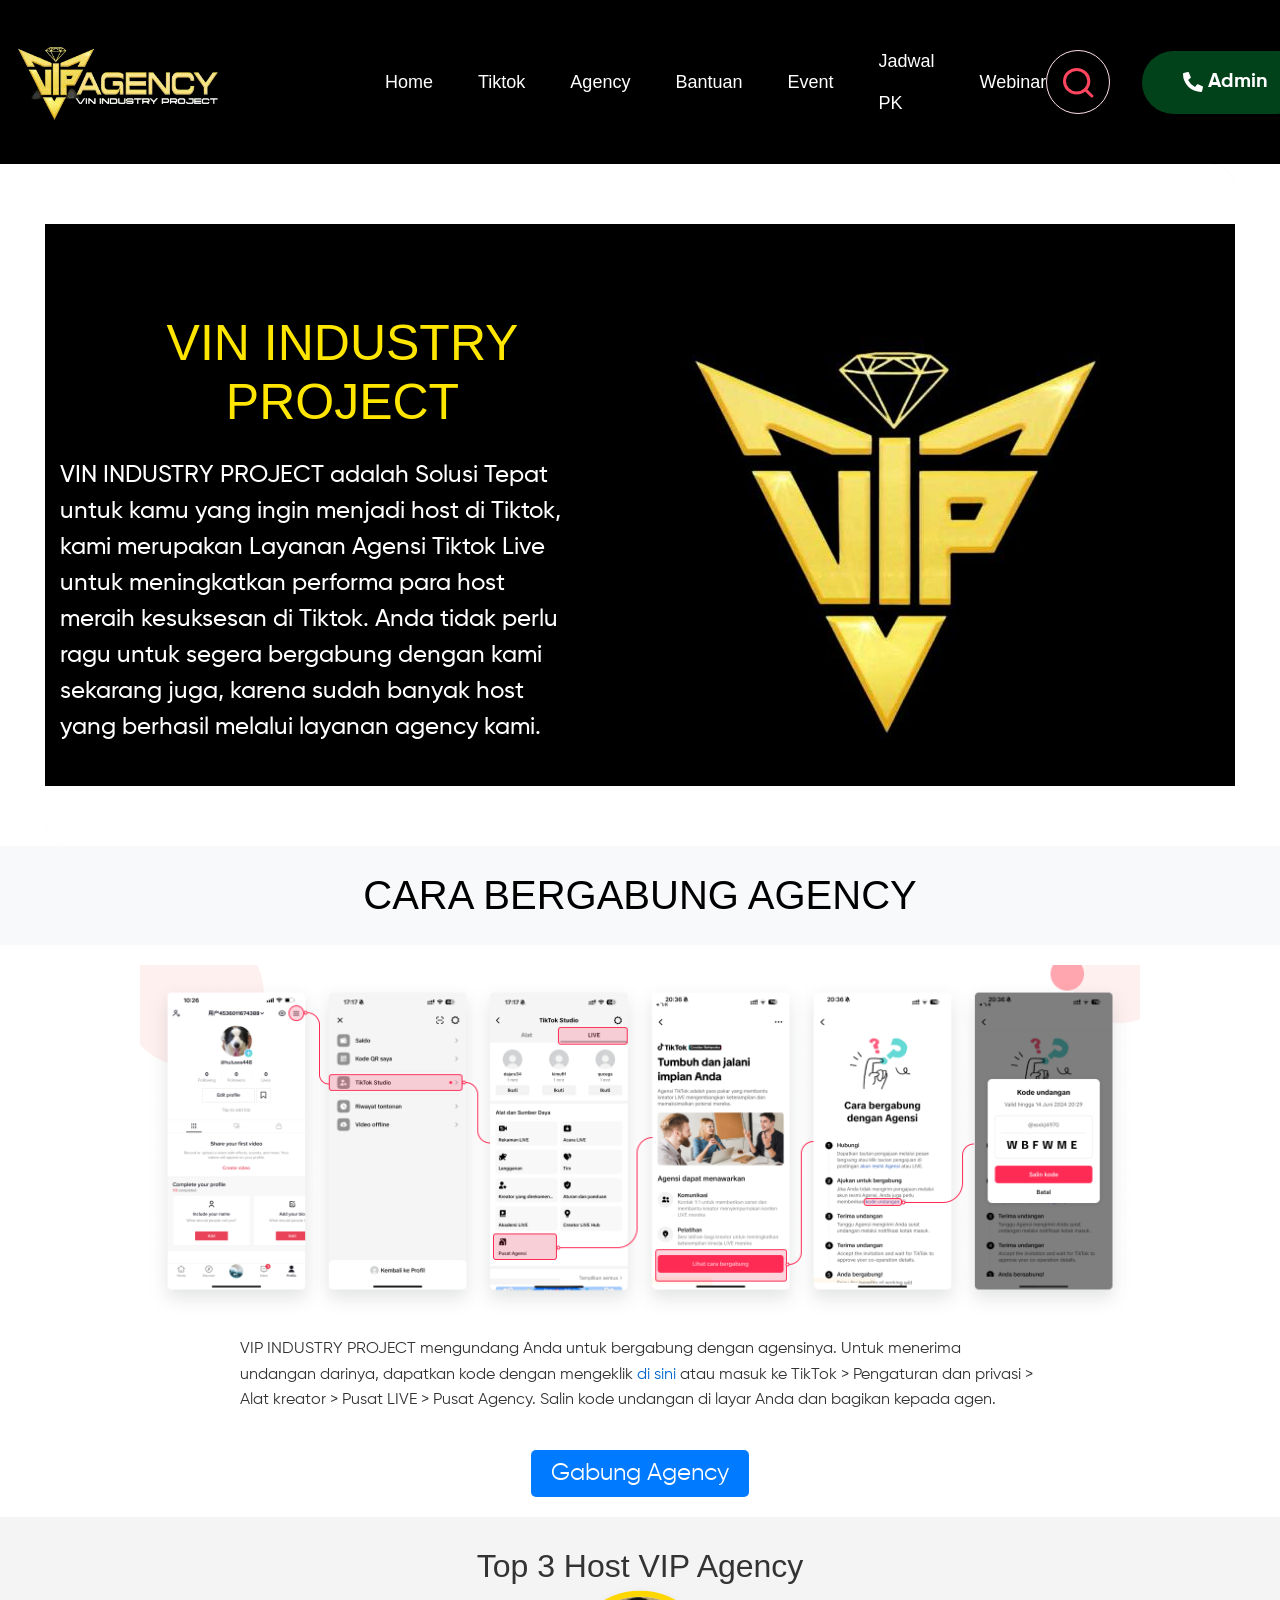
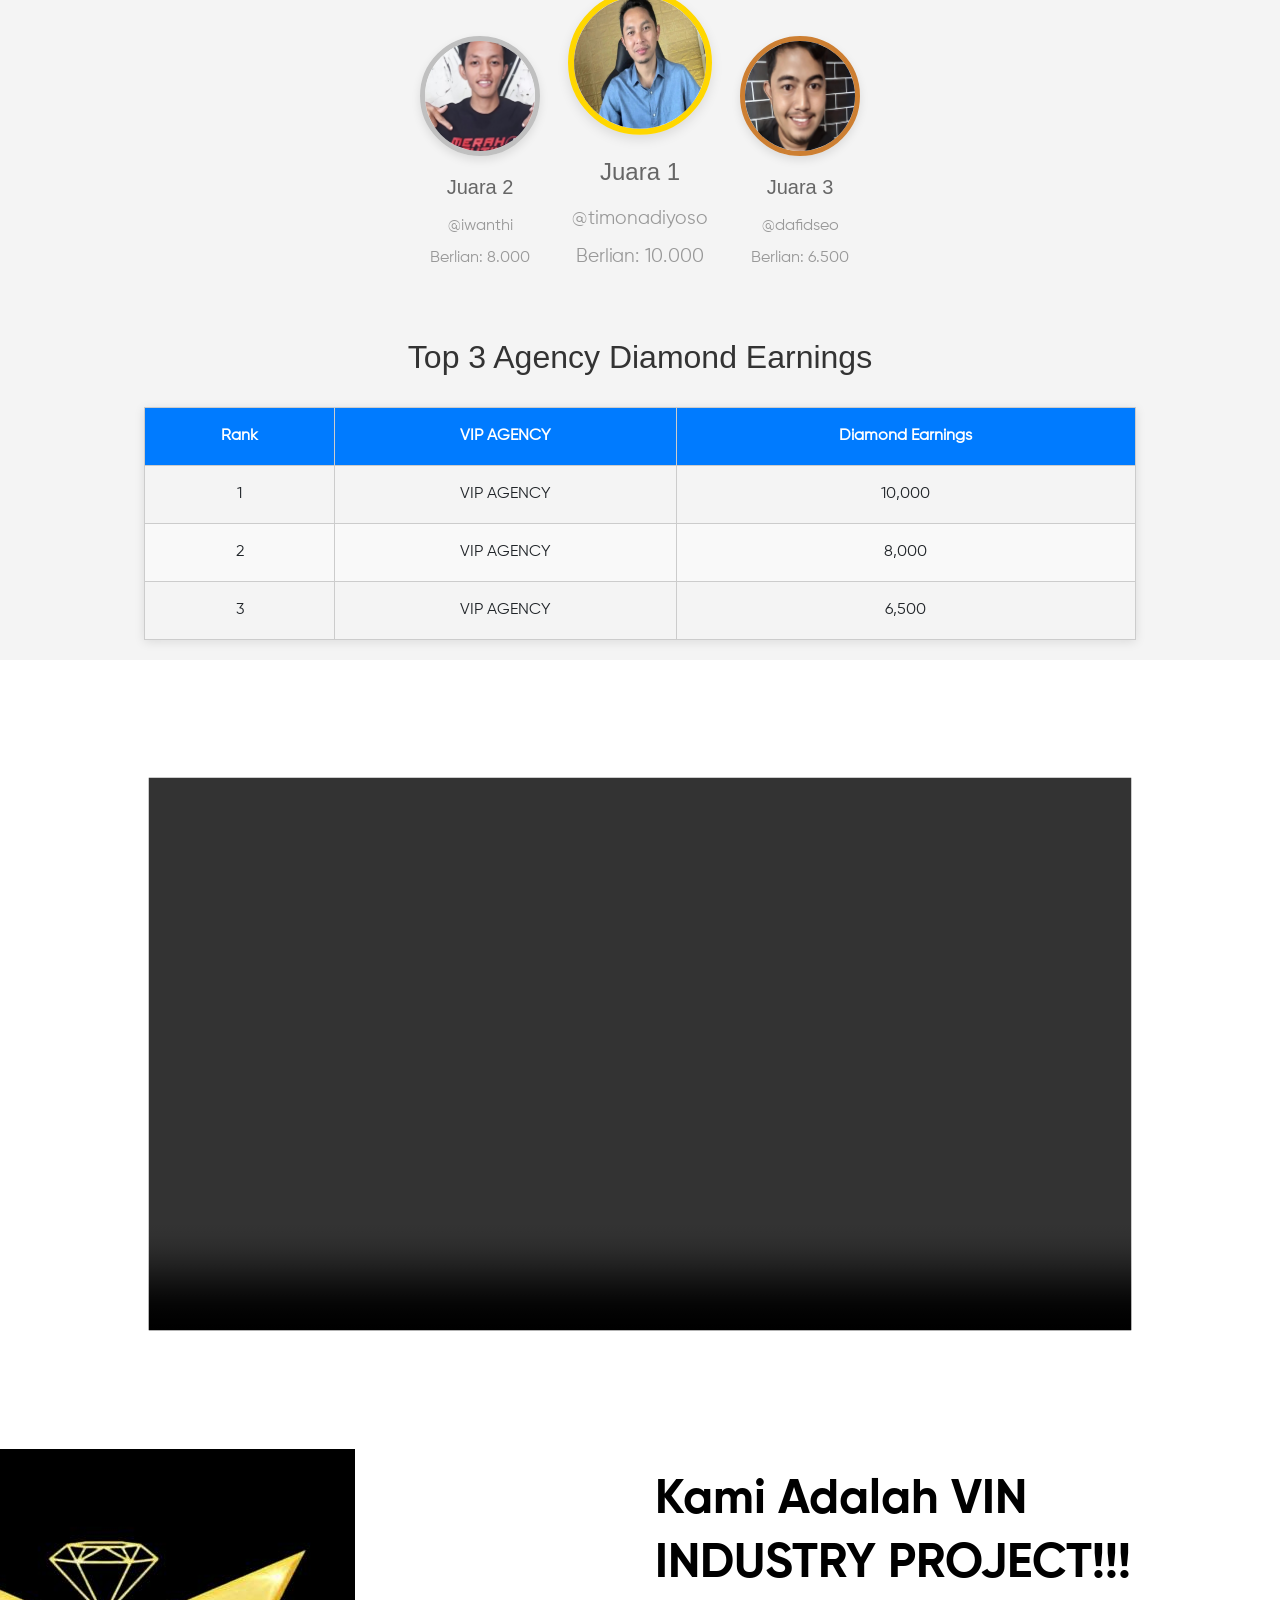
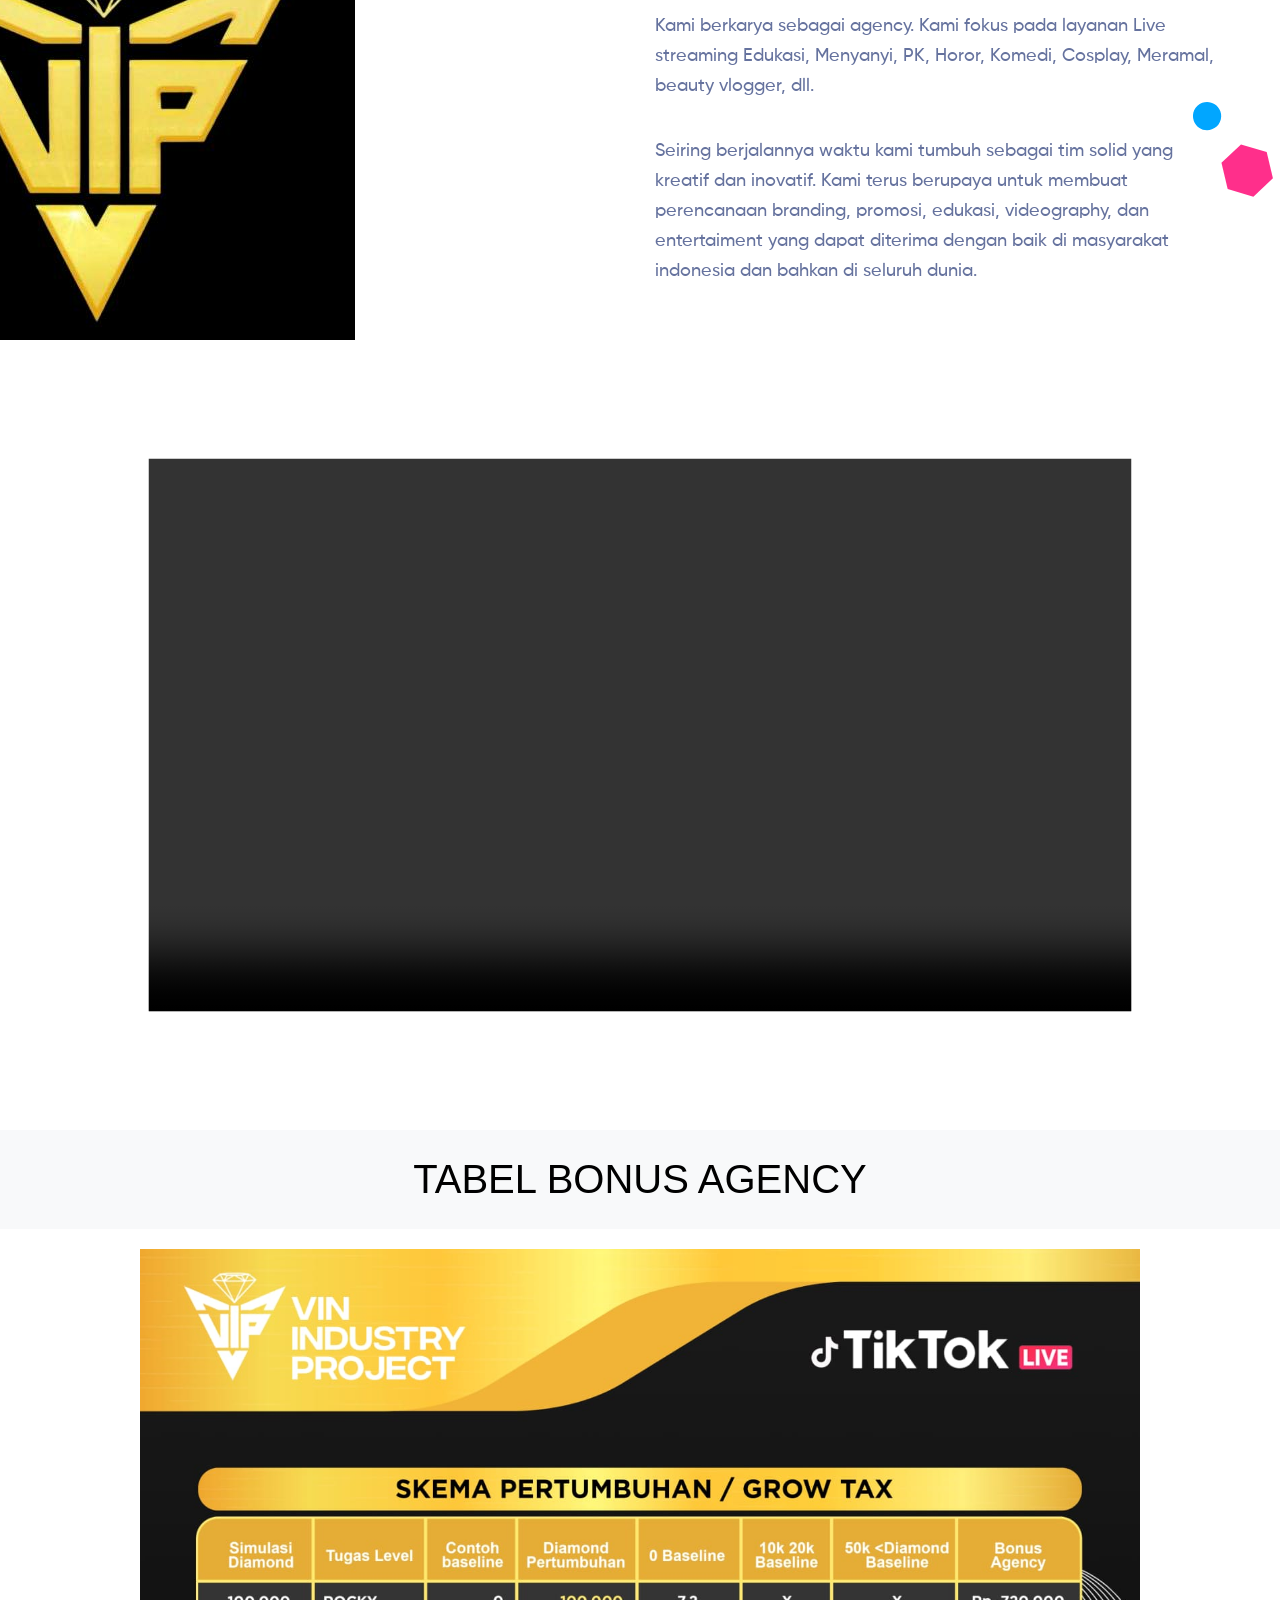
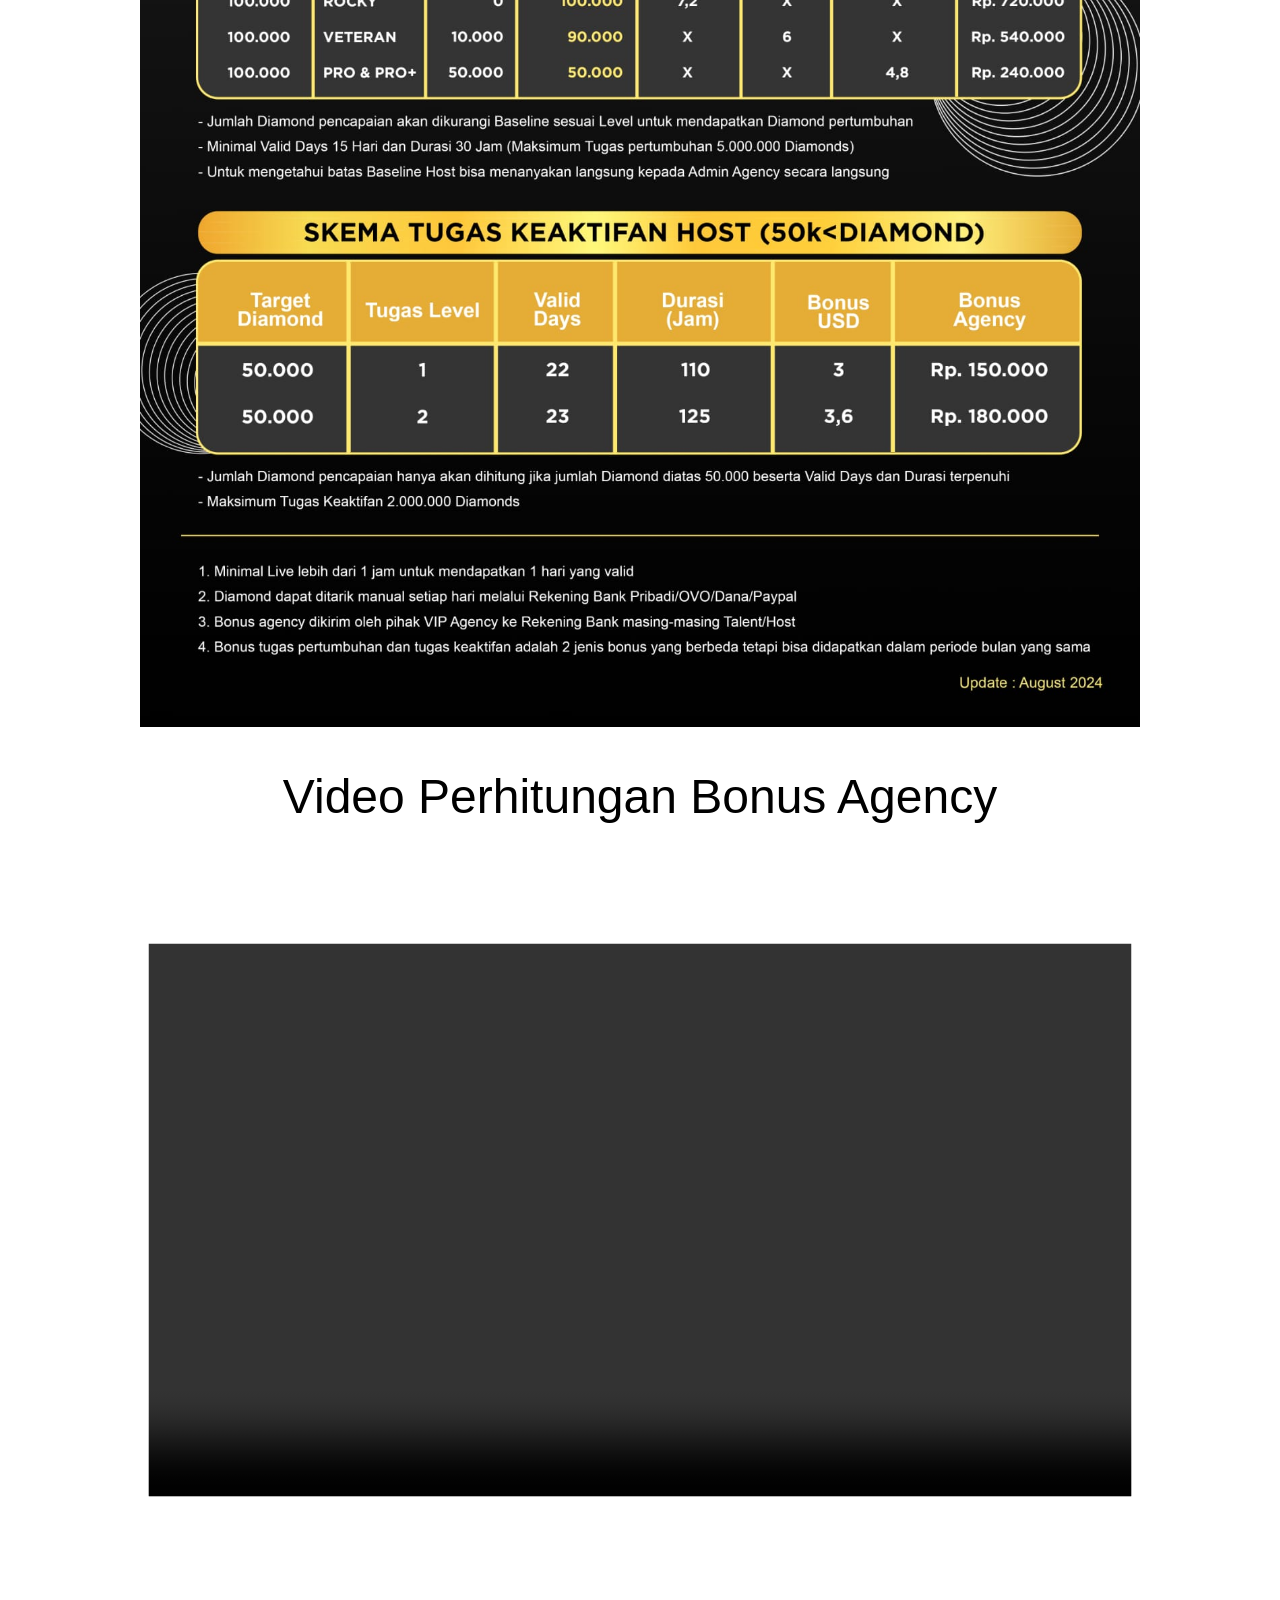
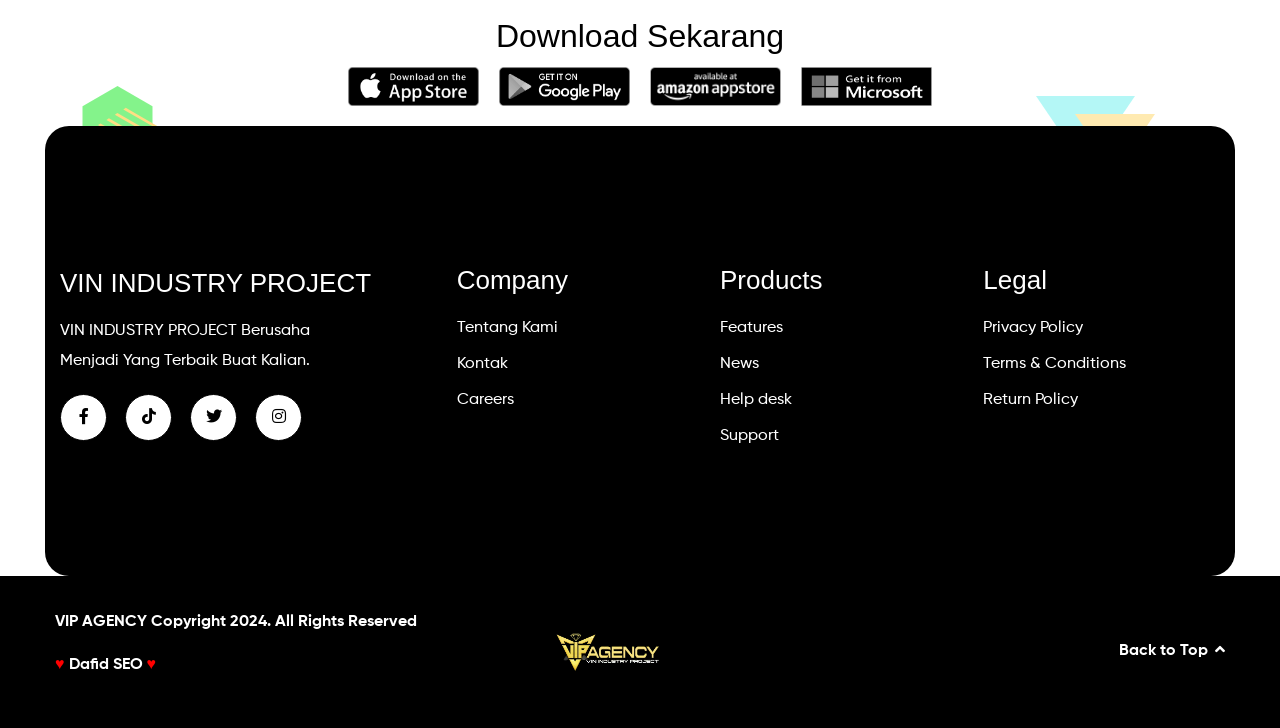
==== index.html @ 3217ec8d "Add files via upload" ====
<!DOCTYPE html>
<html lang="zxx">
    <head>
        <meta charset="utf-8" />
        <meta http-equiv="x-ua-compatible" content="ie=edge" />
        <title>VIN INDUSTRY PROJECT</title>
        <meta name="description" content="" />
        <meta name="viewport" content="width=device-width, initial-scale=1" />
        <!-- Place favicon.ico in the root directory -->
        <link rel="shortcut icon" type="image/x-icon" href="assets/img/favicon/VIP AGENCY.png" />
        <!-- CSS here -->
        <link rel="stylesheet" href="assets/css/bootstrap.min.css" />
        <link rel="stylesheet" href="assets/css/fontawesome-all.min.css" />
        <link rel="stylesheet" href="assets/css/slick.css" />
        <link rel="stylesheet" href="assets/css/magnific-popup.css" />
        <link rel="stylesheet" href="assets/css/default.css" />
        <link rel="stylesheet" href="assets/css/aos.css" />
        <link rel="stylesheet" href="assets/css/style.css" />
        <!-- Tag Open Graph untuk Judul -->
    <meta property="og:title" content="VIN INDUSTRY PROJECT">

    <!-- Tag Open Graph untuk Deskripsi -->
    <meta property="og:description" content="VIN INDUSTRY PROJECT">

    <!-- Tag Open Graph untuk URL Situs -->
    <meta property="og:url" content="https://vipagency.netlify.app//">

    <!-- Tag Open Graph untuk Gambar -->
    <meta property="og:image" content="https://vipagency.netlify.app/">

    <!-- Tag Open Graph untuk Tipe Konten -->
    <meta property="og:type" content="website">
    </head>
    <body>
        <!--[if lte IE 9]>
            <p class="browserupgrade">You are using an <strong>outdated</strong> browser. Please <a href="https://browsehappy.com/">upgrade your browser</a> to improve your experience and security.</p>
        <![endif]-->
        <!-- Add your site or application content here -->

        <!--  HEADER AREA -->
        <header id="header" class="header-area">
            <div class="container custom-container">
                <nav class="menu-area d-flex align-items-center">
                    <div class="logo">
                        <a href="index.html"><img src="assets/img/logo/logo vip.png" alt="logo" /></a>
                    </div>
                    <ul class="main-menu d-flex align-items-center">
                        <li>
                            <a class="active" href="javascript:void(0)">Home</a>
                        </li>
                        <li>
                            <a href="javascript:void(0)">Tiktok</a>
                            <ul class="sub-menu">
                                <li><a href="tiktokshop.html">Tiktok Shop</a></li>
                                <li><a href="tiktokaffiliate.html">Tiktok Affiliasi</a></li>
                                <li><a href="tiktokseries.html">Tiktok Series</a></li>
                                <li><a href="tiktokbeta.html">Tiktok Beta</a></li>
                            </ul>
                        </li>
                        <li>
                            <a href="javascript:void(0)">Agency</a>
                            <ul class="sub-menu">
                                <li><a href="tim.html">Pusat Agency</a></li>
                                    <li><a href="comingsoon.html">VIP AGENCY</a></li>
                                    
                            </ul>
                        </li>
                        <li>
                            <a href="javascript:void(0)">Bantuan</a>
                            <ul class="sub-menu">
                                <li><a href="comingsoon.html">Pengaturan akun</a></li>
                                    <li><a href="comingsoon.html">Keamanan</a></li>
                                    <li><a href="comingsoon.html">Pecahkan masalah</a></li>
                                    <li><a href="comingsoon.html">TikTok LIVE</a></li>
                                    <li><a href="comingsoon.html">Monetisasi</a></li>
                            </ul>
                        </li>
                        <li><a href="event.html">Event</a></li>
                        <li>
                            <a href="javascript:void(0)">Jadwal PK</a>
                            <ul class="sub-menu">
                                <li><a href="comingsoon.html">PK Mawar</a></li>
                                <li>
                                    <a href="comingsoon.html">PK Agency</a>
                                </li>
                                <li>
                                    <a href="comingsoon.html">PK Inter</a>
                                </li>
                            </ul>
                        </li>

                                <li><a href="webinar.html">Webinar</a></li>
                           
                    </ul>
                    <div class="right-content ml-auto">
                        <div class="search-bar">
                            <img src="assets/img/logo/search.svg" alt="search logo" />
                        </div>
                        <div class="contact-number">
                            <a class="primary__button primary__button-bgBlack" href="tel:+62895638066066">
                                <img src="assets/img/logo/phone-alt.svg" alt="phone alt" />
                                Admin
                            </a>
                        </div>
                    </div>
                    <div class="hamburger-menu"><span></span><span></span><span></span></div>
                </nav>
                <aside>
                    <div class="sidebar-menu">
                        <div class="close-sidebar"><span></span><span></span></div>
                        <div class="logo">
                            <a href="index.html">
                                <img src="assets/img/logo/MSO.png" alt="logo" />
                            </a>
                        </div>
                        <form class="asidesearch-bar">
                            <input type="text" name="search" />
                            <img src="assets/img/logo/search.svg" alt="search logo" />
                        </form>
                        <ul class="main-menu">
                            <li>
                                <a class="active" href="index.html">Home</a>
                            </li>
                            <li>
                                <a href="javascript:void(0)">Tiktok</a>
                                <ul class="sub-menu">
                                    <li><a href="tiktokshop.html">Tiktok Shop</a></li>
                                    <li><a href="tiktokaffiliate.html">Tiktok Affiliate</a></li>
                                    <li><a href="tiktokseries.html">Tiktok Series</a></li>
                                    <li><a href="tiktokbeta.html">Tiktok Beta</a></li>
                                </ul>
                            </li>
                            <li>
                                <a href="javascript:void(0)">Agency</a>
                                <ul class="sub-menu">
                                    <li><a href="tim.html">Pusat Agency</a></li>
                                    
                                </ul>
                            </li>
                            <li><a href="event.html">Event</a></li>
                            <li>
                                <a href="javascript:void(0)">Jadwal PK</a>
                                <ul class="sub-menu">
                                    <li><a href="comingsoon.html">PK Mawar</a></li>
                                    <li>
                                        <a href="comingsoon.html">PK Agency</a>
                                    </li>
                                    <li>
                                        <a href="comingsoon.html">PK Inter</a>
                                    </li>
                                </ul>
                            </li>
                            <li><a href="webinar.html">Webinar</a></li>
                            <li>
                                <a href="javascript:void(0)">Bantuan</a>
                                <ul class="sub-menu">
                                    <li><a href="comingsoon.html">Pengaturan akun dan privasi</a></li>
                                    <li><a href="comingsoon.html">Keamanan</a></li>
                                    <li><a href="comingsoon.html">MMasuk dan memecahkan masalah</a></li>
                                    <li><a href="comingsoon.html">TikTok LIVE, Hadiah, dan dompet</a></li>
                                    <li><a href="comingsoon.html">Monetisasi di TikTok</a></li>
                                </ul>
                            </li>
                          
                        </ul>
                     
                    </div>
                    <div class="overlay"></div>
                </aside>
            </div>
            <div class="search-box">
                <div class="search-form">
                    <form action="#">
                        <input type="text" placeholder="Enter Your Kayword" />
                        <button type="submit">
                            <img src="assets/img/logo/search.svg" alt="search logo" />
                        </button>
                    </form>
                </div>
                <a class="search-close" href="javascript:void(0)"><i class="fas fa-times"></i></a>
            </div>
        </header>


        <main>
            <!--  BANNER AREA -->
            <section class="bannerArea">
                <div class="container custom-container">
                    <div class="row d-flex align-items-center">
                        <div class="col-xl-6 order-2 order-xl-0">
                            <div class="bannerArea__wrapper" data-aos="fade-up">
                                <h1 class="bannerArea__title">
                                    VIN INDUSTRY PROJECT
                                </h1>
                                <p class="bannerArea__brief">
                                    VIN INDUSTRY PROJECT adalah Solusi Tepat untuk kamu yang ingin menjadi host di Tiktok, kami merupakan Layanan Agensi Tiktok Live untuk meningkatkan performa para host meraih kesuksesan di Tiktok.
                                    Anda tidak perlu ragu untuk segera bergabung dengan kami sekarang juga, karena sudah banyak host yang berhasil melalui layanan agency kami.

                                </p>
                                
                            </div>
                        </div>
                        <div class="col-xl-6 order-1 order-xl-0">
                            <div class="bannerArea__image" data-aos="fade-left" data-aos-delay="500">
                                <img src="assets/img/about/VIP AGENCY.png" alt="banner-image" />
                            </div>
                        </div>
                    </div>
                    <div class="mask-group">
                        <img class="mask1" src="assets/img/mask/layerShape-01.png" alt="mask" />
                        <img class="mask2" src="assets/img/mask/layerShape-02.png" alt="mask" />
                        <img class="mask3" src="assets/img/mask/downShape.png" alt="mask" />
                        <img class="mask4" src="assets/img/mask/layers-dot.png" alt="mask" />
                    </div>
                </div>
            </section>
           

            <section class="banner-area">
                <h1 class="banner-title">CARA BERGABUNG AGENCY</h1>
            </section>
            
            <section class="info-section">
                <div class="image-container">
                    <img class="image" src="assets/img/about/cara bergabung agency.png" alt="Banner Image">
                </div>
                <div class="info">
                    <p>
                        VIP INDUSTRY PROJECT mengundang Anda untuk bergabung dengan agensinya. 
                        Untuk menerima undangan darinya, dapatkan kode dengan mengeklik 
                        <a href="https://www.tiktok.com/t/ZMhk4HkFs/" target="_blank">di sini</a> 
                        atau masuk ke TikTok > Pengaturan dan privasi > Alat kreator > Pusat LIVE > Pusat Agency. 
                        Salin kode undangan di layar Anda dan bagikan kepada agen.
                    </p>
                </div>
            </section>
            
            <section class="cta-section">
                <a href="https://www.tiktok.com/t/ZMhhYfPCA/" target="_blank" rel="noopener noreferrer" class="custom-button">Gabung Agency</a>
            </section>
            
            
            
              
             
              <section class="top-winners">
                <h2>Top 3 Host VIP Agency</h2>
                <div class="winner-container">
                    <!-- Second Place -->
                    <div class="winner second-place">
                        <div class="trophy"></div> <!-- Piala untuk Juara 2 -->
                        <div class="profile-circle second-border">
                            <img src="assets/img/team/iwan.jpg" alt="Second Place">
                        </div>
                        <h3>Juara 2</h3>
                        <p class="username">@iwanthi</p> <!-- Username untuk Juara 2 -->
                        <p>Berlian: 8.000</p>
                    </div>
            
                    <!-- First Place (Center) -->
                    <div class="winner first-place">
                        <div class="trophy"></div> <!-- Piala untuk Juara 1 -->
                        <div class="profile-circle first-border">
                            <img src="assets/img/team/timonadi.jpg" alt="First Place">
                        </div>
                        <h3>Juara 1</h3>
                        <p class="username">@timonadiyoso</p> <!-- Username untuk Juara 1 -->
                        <p>Berlian: 10.000</p>
                    </div>
            
                    <!-- Third Place -->
                    <div class="winner third-place">
                        <div class="trophy"></div> <!-- Piala untuk Juara 3 -->
                        <div class="profile-circle third-border">
                            <img src="assets/img/team/Dafid SEO.jpg" alt="Third Place">
                        </div>
                        <h3>Juara 3</h3>
                        <p class="username">@dafidseo</p> <!-- Username untuk Juara 3 -->
                        <p>Berlian: 6.500</p>
                    </div>
                </div>
            </section>


            <section class="top-agencies">
                <h2>Top 3 Agency Diamond Earnings</h2>
                <table>
                    <thead>
                        <tr>
                            <th>Rank</th>
                            <th>VIP AGENCY</th>
                            <th>Diamond Earnings</th>
                        </tr>
                    </thead>
                    <tbody>
                        <tr>
                            <td>1</td>
                            <td>VIP AGENCY</td>
                            <td>10,000</td>
                        </tr>
                        <tr>
                            <td>2</td>
                            <td>VIP AGENCY</td>
                            <td>8,000</td>
                        </tr>
                        <tr>
                            <td>3</td>
                            <td>VIP AGENCY</td>
                            <td>6,500</td>
                        </tr>
                    </tbody>
                </table>
            </section>
            
            


            <section class="bannerArea">
                <div class="video-container">
                    <video class="video" controls preload="metadata">
                        <source src="assets/video/download.mp4">
                        <!-- Tambahkan sumber video lainnya sesuai kebutuhan -->
                         Maaf, browser Anda tidak mendukung tag video.
                    </video>
                </div>
            </section>
                    
            <!--  ABOUT-INFO AREA -->
            <section class="about-info">
                <div class="container">
                    <div class="row align-items-center">
                        <div class="col-lg-6 col-md-12">
                            <div class="about-info-image" data-aos="fade-right" data-aos-offset="400" data-aos-delay="500">
                                <img src="assets/img/about/VIP AGENCY.png" alt="Presenting A Project" class="img-fluid" />
                            </div>
                        </div>
                        <div class="col-lg-6 col-md-12">
                            <div class="about-info-text" data-aos="fade-up" data-aos-offset="400">
                                <h2>
                                    Kami Adalah VIN INDUSTRY PROJECT!!!
                                </h2>
                                <p>
                                    Kami berkarya sebagai agency. Kami fokus pada layanan Live streaming Edukasi, Menyanyi, PK, Horor, Komedi, Cosplay, Meramal, beauty vlogger, dll.
                                </p>
                                
                                <p>
                                    Seiring berjalannya waktu kami tumbuh sebagai tim solid yang kreatif dan inovatif. Kami terus berupaya untuk membuat perencanaan branding, promosi, edukasi, videography, dan entertaiment yang dapat diterima dengan baik di masyarakat indonesia dan bahkan di seluruh dunia.
                                </p>
                                
                            </div>
                        </div>
                    </div>
                    <div class="mask-group">
                        <img class="mask1" src="assets/img/mask/mask06.png" alt="mask" />
                    </div>
                </div>
            </section>
            
            <section class="bannerArea">
            <div class="video-container">
                <video class="video" controls preload="metadata">
                    <source src="assets/video/download (1).mp4">
                    <!-- Tambahkan sumber video lainnya sesuai kebutuhan -->
                    Maaf, browser Anda tidak mendukung tag video.
                </video>
            </div>
        </section>
         

        <section class="banner-area">
            <h1 class="banner-title">TABEL BONUS AGENCY</h1>
        </section>
        
        <section class="info-section">
            <div class="image-container">
                <img class="image" src="assets/img/about/tabel bonus.jpeg" alt="Banner Image">
            </div>
           
        </section>
            <section class="bonus-agency">
                <h2>Video Perhitungan Bonus Agency</h2>  
        </section>

        <section class="bannerArea">
        <div class="video-container">
            <video class="video" controls preload="metadata">
                <source src="#">
                <!-- Tambahkan sumber video lainnya sesuai kebutuhan -->
                Maaf, browser Anda tidak mendukung tag video.
            </video>
        </div>
    </section>

     

        </main>


         <!--  BRAND AREA -->
         <section class="brand-area">
            <div class="container">
                <div class="small-section text-center">
                    <h3>Download Sekarang</h3>
                </div>
                <div class="row">
                    <div class="col-12">
                        <div class="brand-slider-active">
                            <div class="single-brand">
                                <a href="https://apps.apple.com/my/app/tiktok-global-video-community/id1235601864?mt=8"><img src="assets/img/brand/appstore.png" alt="Five cats looking around a field."/></a>
                            </div>
                            <div class="single-brand">
                                <a href="https://play.google.com/store/apps/details?id=com.ss.android.ugc.trill&hl=id&gl=US&pli=1"><img src="assets/img/brand/googleplay.png" alt="Five cats looking around a field."/></a>
                            </div>
                            <div class="single-brand">
                                <a href="https://www.amazon.com/dp/B07KR1RJL2/?af_adset_id=official_about&pid=tiktokweb"><img src="assets/img/brand/amazon.png" alt="Five cats looking around a field."/></a>
                            </div>
                            <div class="single-brand">
                                <a href="https://apps.microsoft.com/detail/9NH2GPH4JZS4?af_adset_id=official_about&pid=tiktokweb&rtc=1&hl=en-id&gl=ID"><img src="assets/img/brand/microsfoft.png" alt="Five cats looking around a field."/></a>
                            </div>
                        </div>
                    </div>
                </div>
            </div>
        </section>
        <!--  FOOTER AREA -->
        <footer>
            <div class="footer-area">
                <div class="container">
                    <div class="row">
                        <div class="col-lg-4 col-md-6 order-lg-0 order-4">
                            <div class="footer-area-about mb-50" data-aos="fade-up">
                                <h4>VIN INDUSTRY PROJECT</h4>
                                <p>
                                    VIN INDUSTRY PROJECT Berusaha Menjadi Yang Terbaik Buat Kalian.
                                </p>
                                <div class="footer-area-links">
                                    <a href="javascript:void(0)"><i class="fab fa-facebook-f"></i></a>
                                    <a href="https://www.tiktok.com/@vip_agency"><i class="fab fa-tiktok"></i></a>
                                    <a href="javascript:void(0)"><i class="fab fa-twitter"></i></a>
                                    <a href="javascript:void(0)"><i class="fab fa-instagram"></i></a>
                                </div>
                            </div>
                        </div>
                        <div class="col-lg-2 mr-lg-65 col-md-4 col-6 order-lg-0 order-md-1">
                            <div class="footer-area-lists mb-30" data-aos="fade-up" data-aos-delay="300">
                                <h4>Company</h4>
                                <ul>
                                    <li>
                                        <a href="tentangkami.html">Tentang Kami</a>
                                    </li>
                                    <li>
                                        <a href="kontak.html">Kontak</a>
                                    </li>
                                    <li>
                                        <a href="javascript:void(0)">Careers</a>
                                    </li>
                                    
                                </ul>
                            </div>
                        </div>
                        <div class="col-lg-2 mr-lg-65 col-md-4 col-6 order-lg-0 order-2">
                            <div class="footer-area-lists mb-30" data-aos="fade-up" data-aos-delay="400">
                                <h4>Products</h4>
                                <ul>
                                    <li>
                                        <a href="javascript:void(0)">Features</a>
                                    </li>
                                    <li>
                                        <a href="javascript:void(0)">News</a>
                                    </li>
                                    <li>
                                        <a href="javascript:void(0)">Help desk</a>
                                    </li>
                                    <li>
                                        <a href="javascript:void(0)">Support</a>
                                    </li>
                                </ul>
                            </div>
                        </div>
                        <div class="col-lg-2 col-md-4 col-6 order-lg-0 order-md-3">
                            <div class="footer-area-lists" data-aos="fade-up" data-aos-delay="500">
                                <h4>Legal</h4>
                                <ul>
                                    <li>
                                        <a href="javascript:void(0)">Privacy Policy</a>
                                    </li>
                                    <li>
                                        <a href="javascript:void(0)">Terms & Conditions</a>
                                    </li>
                                    <li>
                                        <a href="javascript:void(0)">Return Policy</a>
                                    </li>
                                </ul>
                            </div>
                        </div>
                    </div>
                </div>
                <div class="footer-area-shape">
                    <img data-aos="fade-down" data-aos-easing="linear" data-aos-delay="600" src="assets/img/mask/penta-02.svg" alt="shape" class="img-fluid ft-shape-01" />
                    <img data-aos="fade-down" data-aos-easing="linear" data-aos-delay="700" src="assets/img/mask/downShape.svg" alt="shape" class="img-fluid ft-shape-02" />
                    <img data-aos="fade-left" data-aos-easing="linear" data-aos-delay="500" src="assets/img/mask/circle-01.svg" alt="shape" class="img-fluid ft-shape-03" />
                </div>
            </div>
            <!-- copyright area -->
            <div class="copyright">
                <div class="container">
                    <div class="row align-items-center copyright-area">
                        <div class="col-lg-5 col-md-4 col-sm-12">
                            <div class="copyright-area-text">
                                <p>VIP AGENCY Copyright 2024. All Rights Reserved</p>
                                <p><span style="color: #ff0000;">&#9829;</span> <a href="https://www.tiktok.com/@dafidseo?lang=id-ID">Dafid SEO</a>  <span style="color: #ff0000;">&#9829;</span></p>
                            </div>
                        </div>
                        <div class="col-lg-2 col-md-4 col-sm-12">
                            <div class="copyright-area-logo">
                                <a href="index.html">
                                    <img src="assets/img/logo/logo vip.png" alt="logo" class="img-fluid" />
                                </a>
                            </div>
                        </div>
                        <div class="col-lg-5 col-md-4 col-sm-12">
                            <div class="copyright-area-top text-lg-right">
                                <a href="#header" id="to-top">Back to Top <i class="fas fa-angle-up"></i></a>
                            </div>
                        </div>
                    </div>
                </div>
            </div>
        </footer>

        <script>
            // Function to open the image in fullscreen modal
            const img = document.querySelector('.image');
            const modal = document.getElementById('imageModal');
            const modalImg = document.getElementById('modalImage');
          
            img.onclick = function () {
              modal.style.display = "block";
              modalImg.src = this.src;
            }
          
            // Close the modal when clicking the close button
            function closeModal() {
              modal.style.display = "none";
            }
          </script>
        <!-- JS here -->
        <script src="assets/js/vendor/jquery-1.12.4.min.js"></script>
        <script src="assets/js/popper.min.js"></script>
        <script src="assets/js/bootstrap.min.js"></script>
        <script src="assets/js/circle-progress.min.js"></script>
        <script src="assets/js/slick.min.js"></script>
        <script src="assets/js/jquery.magnific-popup.min.js"></script>
        <script src="assets/js/jquery.counterup.min.js"></script>
        <script src="assets/js/slider.js"></script>
        <script src="assets/js/aos.js"></script>
        <script src="assets/js/main.js"></script>
        <script> 
         /* magnificPopup video view*/
            $('.popup-video').magnificPopup({
              type: 'iframe',
            });

            
            
        </script>
        <!-- Purchase Button -->
        
    </body>
</html>
---- assets/css/default.css ----
.mt-5{margin-top:5px}.mt-10{margin-top:10px}.mt-15{margin-top:15px}.mt-20{margin-top:20px}.mt-25{margin-top:25px}.mt-30{margin-top:30px}.mt-35{margin-top:35px}.mt-40{margin-top:40px}.mt-45{margin-top:45px}.mt-50{margin-top:50px}.mt-55{margin-top:55px}.mt-60{margin-top:60px}.mt-65{margin-top:65px}.mt-70{margin-top:70px}.mt-75{margin-top:75px}.mt-80{margin-top:80px}.mt-85{margin-top:85px}.mt-90{margin-top:90px}.mt-95{margin-top:95px}.mt-100{margin-top:100px}.mt-105{margin-top:105px}.mt-110{margin-top:110px}.mt-115{margin-top:115px}.mt-120{margin-top:120px}.mt-125{margin-top:125px}.mt-130{margin-top:130px}.mt-135{margin-top:135px}.mt-140{margin-top:140px}.mt-145{margin-top:145px}.mt-150{margin-top:150px}.mt-155{margin-top:155px}.mt-160{margin-top:160px}.mt-165{margin-top:165px}.mt-170{margin-top:170px}.mt-175{margin-top:175px}.mt-180{margin-top:180px}.mt-185{margin-top:185px}.mt-190{margin-top:190px}.mt-195{margin-top:195px}.mt-200{margin-top:200px}.mb-5{margin-bottom:5px}.mb-10{margin-bottom:10px}.mb-15{margin-bottom:15px}.mb-20{margin-bottom:20px}.mb-25{margin-bottom:25px}.mb-30{margin-bottom:30px}.mb-35{margin-bottom:35px}.mb-40{margin-bottom:40px}.mb-45{margin-bottom:45px}.mb-50{margin-bottom:50px}.mb-55{margin-bottom:55px}.mb-60{margin-bottom:60px}.mb-65{margin-bottom:65px}.mb-70{margin-bottom:70px}.mb-75{margin-bottom:75px}.mb-80{margin-bottom:80px}.mb-85{margin-bottom:85px}.mb-90{margin-bottom:90px}.mb-95{margin-bottom:95px}.mb-100{margin-bottom:100px}.mb-105{margin-bottom:105px}.mb-110{margin-bottom:110px}.mb-115{margin-bottom:115px}.mb-120{margin-bottom:120px}.mb-125{margin-bottom:125px}.mb-130{margin-bottom:130px}.mb-135{margin-bottom:135px}.mb-140{margin-bottom:140px}.mb-145{margin-bottom:145px}.mb-150{margin-bottom:150px}.mb-155{margin-bottom:155px}.mb-160{margin-bottom:160px}.mb-165{margin-bottom:165px}.mb-170{margin-bottom:170px}.mb-175{margin-bottom:175px}.mb-180{margin-bottom:180px}.mb-185{margin-bottom:185px}.mb-190{margin-bottom:190px}.mb-195{margin-bottom:195px}.mb-200{margin-bottom:200px}.ml-5{margin-left:5px}.ml-10{margin-left:10px}.ml-15{margin-left:15px}.ml-20{margin-left:20px}.ml-25{margin-left:25px}.ml-30{margin-left:30px}.ml-35{margin-left:35px}.ml-40{margin-left:40px}.ml-45{margin-left:45px}.ml-50{margin-left:50px}.ml-55{margin-left:55px}.ml-60{margin-left:60px}.ml-65{margin-left:65px}.ml-70{margin-left:70px}.ml-75{margin-left:75px}.ml-80{margin-left:80px}.ml-85{margin-left:85px}.ml-90{margin-left:90px}.ml-95{margin-left:95px}.ml-100{margin-left:100px}.ml-105{margin-left:105px}.ml-110{margin-left:110px}.ml-115{margin-left:115px}.ml-120{margin-left:120px}.ml-125{margin-left:125px}.ml-130{margin-left:130px}.ml-135{margin-left:135px}.ml-140{margin-left:140px}.ml-145{margin-left:145px}.ml-150{margin-left:150px}.ml-155{margin-left:155px}.ml-160{margin-left:160px}.ml-165{margin-left:165px}.ml-170{margin-left:170px}.ml-175{margin-left:175px}.ml-180{margin-left:180px}.ml-185{margin-left:185px}.ml-190{margin-left:190px}.ml-195{margin-left:195px}.ml-200{margin-left:200px}.mr-5{margin-right:5px}.mr-10{margin-right:10px}.mr-15{margin-right:15px}.mr-20{margin-right:20px}.mr-25{margin-right:25px}.mr-30{margin-right:30px}.mr-35{margin-right:35px}.mr-40{margin-right:40px}.mr-45{margin-right:45px}.mr-50{margin-right:50px}.mr-55{margin-right:55px}.mr-60{margin-right:60px}.mr-65{margin-right:65px}.mr-70{margin-right:70px}.mr-75{margin-right:75px}.mr-80{margin-right:80px}.mr-85{margin-right:85px}.mr-90{margin-right:90px}.mr-95{margin-right:95px}.mr-100{margin-right:100px}.mr-105{margin-right:105px}.mr-110{margin-right:110px}.mr-115{margin-right:115px}.mr-120{margin-right:120px}.mr-125{margin-right:125px}.mr-130{margin-right:130px}.mr-135{margin-right:135px}.mr-140{margin-right:140px}.mr-145{margin-right:145px}.mr-150{margin-right:150px}.mr-155{margin-right:155px}.mr-160{margin-right:160px}.mr-165{margin-right:165px}.mr-170{margin-right:170px}.mr-175{margin-right:175px}.mr-180{margin-right:180px}.mr-185{margin-right:185px}.mr-190{margin-right:190px}.mr-195{margin-right:195px}.mr-200{margin-right:200px}.pt-5{padding-top:5px}.pt-10{padding-top:10px}.pt-15{padding-top:15px}.pt-20{padding-top:20px}.pt-25{padding-top:25px}.pt-30{padding-top:30px}.pt-35{padding-top:35px}.pt-40{padding-top:40px}.pt-45{padding-top:45px}.pt-50{padding-top:50px}.pt-55{padding-top:55px}.pt-60{padding-top:60px}.pt-65{padding-top:65px}.pt-70{padding-top:70px}.pt-75{padding-top:75px}.pt-80{padding-top:80px}.pt-85{padding-top:85px}.pt-90{padding-top:90px}.pt-95{padding-top:95px}.pt-100{padding-top:100px}.pt-105{padding-top:105px}.pt-110{padding-top:110px}.pt-115{padding-top:115px}.pt-120{padding-top:120px}.pt-125{padding-top:125px}.pt-130{padding-top:130px}.pt-135{padding-top:135px}.pt-140{padding-top:140px}.pt-145{padding-top:145px}.pt-150{padding-top:150px}.pt-155{padding-top:155px}.pt-160{padding-top:160px}.pt-165{padding-top:165px}.pt-170{padding-top:170px}.pt-175{padding-top:175px}.pt-180{padding-top:180px}.pt-185{padding-top:185px}.pt-190{padding-top:190px}.pt-195{padding-top:195px}.pt-200{padding-top:200px}.pb-5{padding-bottom:5px}.pb-10{padding-bottom:10px}.pb-15{padding-bottom:15px}.pb-20{padding-bottom:20px}.pb-25{padding-bottom:25px}.pb-30{padding-bottom:30px}.pb-35{padding-bottom:35px}.pb-40{padding-bottom:40px}.pb-45{padding-bottom:45px}.pb-50{padding-bottom:50px}.pb-55{padding-bottom:55px}.pb-60{padding-bottom:60px}.pb-65{padding-bottom:65px}.pb-70{padding-bottom:70px}.pb-75{padding-bottom:75px}.pb-80{padding-bottom:80px}.pb-85{padding-bottom:85px}.pb-90{padding-bottom:90px}.pb-95{padding-bottom:95px}.pb-100{padding-bottom:100px}.pb-105{padding-bottom:105px}.pb-110{padding-bottom:110px}.pb-115{padding-bottom:115px}.pb-120{padding-bottom:120px}.pb-125{padding-bottom:125px}.pb-130{padding-bottom:130px}.pb-135{padding-bottom:135px}.pb-140{padding-bottom:140px}.pb-145{padding-bottom:145px}.pb-150{padding-bottom:150px}.pb-155{padding-bottom:155px}.pb-160{padding-bottom:160px}.pb-165{padding-bottom:165px}.pb-170{padding-bottom:170px}.pb-175{padding-bottom:175px}.pb-180{padding-bottom:180px}.pb-185{padding-bottom:185px}.pb-190{padding-bottom:190px}.pb-195{padding-bottom:195px}.pb-200{padding-bottom:200px}.pl-5{padding-left:5px}.pl-10{padding-left:10px}.pl-15{padding-left:15px}.pl-20{padding-left:20px}.pl-25{padding-left:25px}.pl-30{padding-left:30px}.pl-35{padding-left:35px}.pl-40{padding-left:40px}.pl-45{padding-left:45px}.pl-50{padding-left:50px}.pl-55{padding-left:55px}.pl-60{padding-left:60px}.pl-65{padding-left:65px}.pl-70{padding-left:70px}.pl-75{padding-left:75px}.pl-80{padding-left:80px}.pl-85{padding-left:85px}.pl-90{padding-left:90px}.pl-95{padding-left:95px}.pl-100{padding-left:100px}.pl-105{padding-left:105px}.pl-110{padding-left:110px}.pl-115{padding-left:115px}.pl-120{padding-left:120px}.pl-125{padding-left:125px}.pl-130{padding-left:130px}.pl-135{padding-left:135px}.pl-140{padding-left:140px}.pl-145{padding-left:145px}.pl-150{padding-left:150px}.pl-155{padding-left:155px}.pl-160{padding-left:160px}.pl-165{padding-left:165px}.pl-170{padding-left:170px}.pl-175{padding-left:175px}.pl-180{padding-left:180px}.pl-185{padding-left:185px}.pl-190{padding-left:190px}.pl-195{padding-left:195px}.pl-200{padding-left:200px}.pr-5{padding-right:5px}.pr-10{padding-right:10px}.pr-15{padding-right:15px}.pr-20{padding-right:20px}.pr-25{padding-right:25px}.pr-30{padding-right:30px}.pr-35{padding-right:35px}.pr-40{padding-right:40px}.pr-45{padding-right:45px}.pr-50{padding-right:50px}.pr-55{padding-right:55px}.pr-60{padding-right:60px}.pr-65{padding-right:65px}.pr-70{padding-right:70px}.pr-75{padding-right:75px}.pr-80{padding-right:80px}.pr-85{padding-right:85px}.pr-90{padding-right:90px}.pr-95{padding-right:95px}.pr-100{padding-right:100px}.pr-105{padding-right:105px}.pr-110{padding-right:110px}.pr-115{padding-right:115px}.pr-120{padding-right:120px}.pr-125{padding-right:125px}.pr-130{padding-right:130px}.pr-135{padding-right:135px}.pr-140{padding-right:140px}.pr-145{padding-right:145px}.pr-150{padding-right:150px}.pr-155{padding-right:155px}.pr-160{padding-right:160px}.pr-165{padding-right:165px}.pr-170{padding-right:170px}.pr-175{padding-right:175px}.pr-180{padding-right:180px}.pr-185{padding-right:185px}.pr-190{padding-right:190px}.pr-195{padding-right:195px}.pr-200{padding-right:200px}.py-125{padding: 125px 0px;}.pb-130{padding-bottom: 130px;}.py-100{padding-top: 100px; padding-bottom: 100px;}
---- assets/css/style.css ----
/* -----------------------------------------------------------------------------------

    Template Name: Poco - Agency Bootstrap 4 HTML5 Template
    Template URI: zakirsoft.com
    Description: Agency - Agency Bootstrap 4 HTML5 Template
    Author: Templatecookie
    Author URI: https://templatecookie.com
    Version: 1.0

--------------------------------------------------------------------------------------

    CSS INDEX
    ===================

    01. Theme default CSS	
    02. Header CSS	
    03. Banner CSS	
    04. Brand CSS	
    05. About CSS	
    06. Skill CSS	
    07. Services CSS	
    08. Pricing CSS		
    09. Call To Action CSS	
    10. Testimonial CSS		
    11. Newsletter	
    12. Contact CSS	
    13. Testimonial CSS	
    14. Client CSS	
    15. Team CSS	
    16. Breadcrumb CSS	
    17. Footer CSS

----------------------------------------------------------------------------------- */
@import url("https://fonts.googleapis.com/css2?family=Hind:wght@400;500&family=Teko:wght@400;500;600;700&display=swap");
@font-face {
  font-family: 'Gilroy-Bold';
  src: url("../fonts/gilroy/Gilroy-Bold.woff");
  /* IE9 Compat Modes */
  src: url("../fonts/gilroy/Gilroy-Bold.woff2") format("woff2"), url("../fonts/gilroy/Gilroy-Bold.woff") format("woff");
}

@font-face {
  font-family: 'Gilroy-Heavy';
  src: url("../fonts/gilroy/Gilroy-Heavy.woff");
  /* IE9 Compat Modes */
  src: url("../fonts/gilroy/Gilroy-Heavy.woff2") format("woff2"), url("../fonts/gilroy/Gilroy-Heavy.woff") format("woff");
}

@font-face {
  font-family: 'Gilroy-Light';
  src: url("../fonts/gilroy/Gilroy-Light.woff");
  /* IE9 Compat Modes */
  src: url("../fonts/gilroy/Gilroy-Light.woff2") format("woff2"), url("../fonts/gilroy/Gilroy-Light.woff") format("woff");
}

@font-face {
  font-family: 'Gilroy-Medium';
  src: url("../fonts/gilroy/Gilroy-Medium.woff");
  /* IE9 Compat Modes */
  src: url("../fonts/gilroy/Gilroy-Medium.woff2") format("woff2"), url("../fonts/gilroy/Gilroy-Medium.woff") format("woff");
}

@font-face {
  font-family: 'Gilroy-Regular';
  src: url("../fonts/gilroy/Gilroy-Regular.woff");
  /* IE9 Compat Modes */
  src: url("../fonts/gilroy/Gilroy-Regular.woff2") format("woff2"), url("../fonts/gilroy/Gilroy-Regular.woff") format("woff");
}

/* 1. Theme default css */
* {
  margin: 0;
  padding: 0;
  -webkit-box-sizing: border-box;
          box-sizing: border-box;
}

html {
  scroll-behavior: smooth;
}

body {
  font-size: 16px;
  line-height: 27px;
  font-family: "Gilroy-Regular";
  overflow-x: hidden;
}

.custom-container {
  background-color: #000;
  max-width: 1860px;
}

.custom-container01 {
  background-color: #000;
  max-width: 1690px;
}

.custom-container02 {
  background-color: #000;
  max-width: 1570px;
}

.homepage04 {
  background-color: #191c26;
}

*:focus {
  color: inherit;
  outline: inherit;
}

a:focus,
.button:focus {
  text-decoration: none;
  outline: none;
}

a:focus,
a:hover {
  text-decoration: none;
}

a,
button {
  color: inherit;
  outline: none;
  border: none;
}

button:hover {
  cursor: pointer;
}

button:focus {
  outline: 0;
  border: 0;
}

.uppercase {
  text-transform: uppercase;
}

.capitalize {
  text-transform: capitalize;
}

h1,
h2,
h3,
h4,
h5,
h6 {
  color: #000000;
  margin: 0px;
  font-family: TikTokFont, Arial, Tahoma, PingFangSC, sans-serif;
}

h1 {
  color: rgb(255, 0, 0); /* Mengubah warna teks menjadi hitam */
  font-size: 50px;
  line-height: 59px;
  text-align: center; /* Memposisikan teks di tengah */
  margin: 0; /* Menghilangkan margin default */
}

.bannerArea__title {
  color: rgb(255, 230, 0); /* Mengubah warna teks menjadi merah */
  font-size: 50px;
  line-height: 59px;
  text-align: center; /* Memposisikan teks di tengah */
  margin: 0; /* Menghilangkan margin default */
}

/* Banner Area Styles */
.banner-area {
    text-align: center; /* Memposisikan teks di tengah */
    padding: 20px; /* Padding untuk area banner */
}

/* Title Styles */
.banner-title {
    color: black; /* Mengubah warna teks menjadi hitam */
    font-size: 50px; /* Ukuran font */
    line-height: 59px; /* Tinggi baris */
    margin: 0; /* Menghilangkan margin default */
}



@keyframes moveText {
  from {
    transform: translateX(-50%);
  }
  to {
    transform: translateX(50%);
  }
}

h2 {
  font-size: 48px;
  line-height: 59px;
}

h3 {
  font-size: 32px;
  line-height: 42px;
}

h4 {
  font-size: 26px;
  line-height: 49px;
}

h5 {
  font-size: 24px;
  line-height: 30px;
}

h6 {
  font-size: 22px;
  line-height: 28px;
}

ul {
  margin: 0px;
  padding: 0px;
}

li {
  list-style: none;
}

a {
  display: inline-block;
}

/* Gaya untuk banner-area */
.banner-area {
  text-align: center;
  background-color: #f8f9fa; /* Warna latar belakang yang lembut */
  padding: 20px 0; /* Jarak atas dan bawah */
}

.banner-title {
  font-size: 2.5em; /* Ukuran font yang lebih besar */
  margin: 0; /* Menghapus margin default */
}

/* Gaya untuk info-section */
.info-section {
  display: flex;
  flex-direction: column; /* Menyusun elemen secara vertikal */
  align-items: center; /* Menyusun konten ke tengah */
  margin: 20px; /* Jarak sekitar section */
}

.image-container {
  max-width: 100%; /* Mengatur lebar maksimum gambar */
  text-align: center; /* Mengatur teks ke tengah */
}

.image {
  width: 100%; /* Membuat gambar responsif */
  height: auto; /* Memastikan proporsi gambar terjaga */
}

/* Gaya untuk CTA section */
.cta-section {
  text-align: center; /* Menyusun tombol ke tengah */
  margin: 20px 0; /* Jarak atas dan bawah untuk section CTA */
}

.custom-button {
  background-color: #007bff; /* Warna latar belakang tombol */
  color: #ffffff; /* Warna teks */
  padding: 10px 20px; /* Jarak dalam tombol */
  text-decoration: none; /* Menghapus garis bawah */
  border-radius: 5px; /* Sudut melengkung pada tombol */
  transition: background-color 0.3s; /* Efek transisi pada hover */
}

.custom-button:hover {
  background-color: #0056b3; /* Warna saat hover */
}


*::-moz-selection {
  background: #f18694;
  color: #ffffff;
  text-shadow: none;
}

::-moz-selection {
  background: #f18694;
  color: #ffffff;
  text-shadow: none;
}

::selection {
  background: #f18694;
  color: #ffffff;
  text-shadow: none;
}

/*--
    - Input Placeholder
-----------------------------------------*/

*::-webkit-input-placeholder {
  color: #65729e;
  font-size: 18px;
  font-family: "Gilroy-Medium";
  opacity: 1;
}

*:-ms-input-placeholder {
  color: #65729e;
  font-size: 18px;
  font-family: "Gilroy-Medium";
  opacity: 1;
}

*::-ms-input-placeholder {
  color: #65729e;
  font-size: 18px;
  font-family: "Gilroy-Medium";
  opacity: 1;
}

*::placeholder {
  color: #65729e;
  font-size: 18px;
  font-family: "Gilroy-Medium";
  opacity: 1;
}


/*--
-gambar
/* General Styles */
.bannerArea {
  display: flex;
  justify-content: center; /* Centers the image horizontally */
  align-items: center; /* Centers the image vertically (if section has height) */
  padding: 20px;
  background-color: #f4f4f4; /* Optional background color */
}

.image-container {
  max-width: 100%; /* Ensures the image container doesn't overflow */
  text-align: center;
}

.image {
  width: 100%;
  max-width: 1000px; /* Large size for desktop */
  height: auto;
  display: inline-block;
  cursor: pointer; /* Changes cursor to pointer to indicate clickability */
  transition: transform 0.3s ease; /* Smooth zoom-in effect on hover */
}

.image:hover {
  transform: scale(1.05); /* Slight zoom effect when hovering */
}

/* Mobile Styles */
@media (max-width: 768px) {
  .image {
    max-width: 100%; /* Full width on smaller screens */
  }
}

/* Fullscreen Modal */
.modal {
  display: none; /* Hidden by default */
  position: fixed; /* Stay in place */
  z-index: 1000; /* Sit on top */
  padding-top: 50px;
  left: 0;
  top: 0;
  width: 100%;
  height: 100%;
  overflow: auto; /* Enable scroll if needed */
  background-color: rgba(0, 0, 0, 0.9); /* Black background with opacity */
}

.modal-content {
  margin: auto;
  display: block;
  max-width: 90%; /* Max width of the image */
  max-height: 90%; /* Max height of the image */
}

.modal-content:hover {
  transform: scale(1.1); /* Zoom on hover */
  transition: transform 0.2s;
}

/* Close button */
.close {
  position: absolute;
  top: 20px;
  right: 35px;
  color: white;
  font-size: 40px;
  font-weight: bold;
  cursor: pointer;
}
/* Banner Area */
.bannerArea {
  display: flex;
  flex-direction: column;
  align-items: center;
  padding: 20px;
  background-color: #f4f4f4; /* Optional background */
}

.image-container {
  max-width: 100%;
  text-align: center;
  margin-bottom: 20px; /* Spacing between image and text */
}

.image {
  width: 100%;
  height: auto;
}

.info {
  max-width: 800px;
  text-align: left;
  font-size: 16px;
  line-height: 1.6;
  color: #333;
}

/* Style for the link */
.info a {
  color: #0066cc; /* Link color */
  text-decoration: none;
}

.info a:hover {
  text-decoration: underline; /* Underline on hover */
}

/* Mobile Styles */
@media (max-width: 768px) {
  .info {
    text-align: center;
    font-size: 14px;
  }

  .image {
    max-width: 100%;
  }
}


/*--
    - Common Classes
-----------------------------------------*/
.fix {
  overflow: hidden;
}

.clear {
  clear: both;
}

.p-relative {
  position: relative;
}

.p-absolute {
  position: absolute;
}

.t-bg-orange {
  color: white;
  background-color: #ed880a;
}

.t-bg-orange:hover {
  color: white;
}

.shadow {
  -webkit-box-shadow: 0 50px 100px rgba(0, 0, 0, 0.11) !important;
          box-shadow: 0 50px 100px rgba(0, 0, 0, 0.11) !important;
}

.shadow-sm {
  -webkit-box-shadow: 0px 6px 30px 0px rgba(51, 98, 255, 0.07) !important;
          box-shadow: 0px 6px 30px 0px rgba(51, 98, 255, 0.07) !important;
}

/*--
	- Button Style 
-----------------------------------------*/
.primary__button {
  display: inline-block;
  text-align: center;
  white-space: nowrap;
  vertical-align: middle;
  border: 1px solid transparent;
  padding: 20px 40px;
  font-size: 16px;
  line-height: 21px;
  border-radius: 50px;
  font-family: "Gilroy-Bold";
  -webkit-transition: 0.3s;
  transition: 0.3s;
}

@media (max-width: 574px) {
  .primary__button {
    padding: 15px 20px !important;
  }
}

.primary__button-bgPrimary {
  color: #fff;
  background-color: #25F4EE;
}

.primary__button-bgPrimary:hover {
  color: #fff;
  background-color: #ff465e;
  -webkit-box-shadow: 0px 6px 15px rgba(255, 70, 94, 0.36);
          box-shadow: 0px 6px 15px rgba(255, 70, 94, 0.36);
}

.primary__button-bgOutline {
  color: #ff465e;
  background: transparent;
}

.primary__button-bgOutline:hover {
  color: #ff465e;
}

.primary__button-outline {
  color: #ff465e;
  background: transparent;
  border: 1.5px solid #ff465e;
}

.primary__button-outline:hover {
  color: white;
  background-color: #ff465e;
}

.primary__button-bgBlack {
  color: white;
  background-color: #02421b;
}

.primary__button-bgBlack:hover {
  color: white;
  border-color: #000560;
}

.primary__button-Black {
  color: #000560;
  background-color: white;
}

.primary__button-Black:hover {
  color: #000560;
}

.primary__button-bgWhite {
  color: #ff465e;
  background-color: white;
}

.primary__button-bgWhite:hover {
  color: #ff465e;
}

.section-title {
  margin-bottom: 60px;
}

.section-title h2 {
  font-size: 60px;
  line-height: 118px;
  font-family: "Teko", sans-serif;
  color: #ffffff;
  text-transform: uppercase;
}

.section-title h2 span {
  color: #ff465e;
}

.top-left-border {
  border-top-left-radius: 0;
}

.border-color {
  border: 1px solid #29303e;
}

.text-white {
  color: #fff;
}

.small-feature {
  background-color: white;
  border-radius: 10px;
  padding: 26px;
  width: 188px;
  height: 168px;
}

.small-feature-percentage {
  margin-bottom: 20px;
}

.small-feature-percentage .image {
  display: -webkit-box;
  display: -ms-flexbox;
  display: flex;
  -webkit-box-pack: center;
      -ms-flex-pack: center;
          justify-content: center;
  -webkit-box-align: center;
      -ms-flex-align: center;
          align-items: center;
  height: 33px;
  width: 33px;
  background-color: #00ada6;
  border-radius: 50%;
}

.small-feature-percentage h3 {
  margin-left: 10px;
}

.small-feature-text p {
  font-size: 18px;
  max-width: 150px;
  text-align: center;
}

/*----------------------------------------*/
/*  RESPONSIVE CSS START 
/*----------------------------------------*/
/* large devices 992 - 1169*/
@media only screen and (min-width: 992px) and (max-width: 1199px) {
  /* common area start */
  h1 {
    font-size: 42px;
    line-height: 55px;
  }
  h2 {
    font-size: 34px;
    line-height: 46px;
  }
  h4 {
    font-size: 22px;
  }
  .primary__button {
    font-size: 16px;
    padding: 15px 35px;
  }
}

/* Medium devices 768 - 991 */
@media only screen and (min-width: 768px) and (max-width: 991px) {
  /* common area start */
  h1 {
    font-size: 42px;
    line-height: 50px;
  }
  h2 {
    font-size: 38px;
    line-height: 48px;
  }
  h3 {
    font-size: 28px;
    line-height: 1;
  }
  h4 {
    font-size: 22px;
    line-height: 32px;
  }
  h5 {
    font-size: 18px;
  }
  .primary__button {
    font-size: 16px;
    padding: 18px 40px;
  }
}

/* Small devices 575 - 767 */
@media only screen and (min-width: 575px) and (max-width: 767px) {
  /* common area start */
  h1 {
    font-size: 32px;
    line-height: 1.2;
  }
  h2 {
    font-size: 26px;
    line-height: 1.2;
  }
  h3 {
    font-size: 20px;
    line-height: 1.2;
  }
  h4 {
    font-size: 16px;
    line-height: 1.2;
  }
  h5 {
    font-size: 14px;
  }
}

/*----------------------------------------*/
/*  HOMPAGE 01
/*----------------------------------------*/
.header-area {
  padding: 25px 0px;
  position: relative;
  background-color: #000;
}

.header-area .main-menu {
  background-color: #000;
  padding-left: 155px;
}

.header-area .main-menu li {
  background-color: #000;
  padding-right: 45px;
  position: relative;
}

.header-area .main-menu li:last-child {
  background-color: #000;
  padding-right: 0;
}

.header-area .main-menu li a {
  background-color: #000;
  color: #ffffff;
  font-size: 18px;
  padding: 15px 0;
  line-height: 42px;
  position: relative;
  font-family: TikTokFont, Arial, Tahoma, PingFangSC, sans-serif;
  -webkit-transition: 0.3s;
  transition: 0.3s;
}

.header-area .main-menu li a:hover {
  background-color: #000;
  color: #ffffff;
}

.header-area .main-menu li a.active {
  background-color: #000;
  color: #ffffff;
}

.header-area .main-menu li a.active::before {
  content: '';
  position: absolute;
  width: 26px;
  height: 5px;
  background-color: #000000;
  top: -26px;
  left: 0;
}

.header-area .main-menu li .sub-menu {
  position: absolute;
  left: 0;
  background: #222222;
  width: 200px;
  top: 120%;
  opacity: 0;
  visibility: hidden;
  -webkit-transition: 0.5s;
  transition: 0.5s;
  -webkit-box-shadow: 0 0.5rem 1rem rgba(0, 0, 0, 0.15);
          box-shadow: 0 0.5rem 1rem rgba(0, 0, 0, 0.15);
  background: rgb(0, 0, 0);
  border-radius: 5px;
  border-top: 5px solid #ff465e;
  z-index: 999;
}

.header-area .main-menu li .sub-menu li {
  display: block;
  margin-right: 0;
}

.header-area .main-menu li .sub-menu li a {
  padding: 0px 20px;
  color: #ffffff;
  font-size: 18px;
  line-height: 42px;
  font-family: "Gilroy-Medium";
  -webkit-transition: 0.3s;
  transition: 0.3s;
}

.header-area .main-menu li .sub-menu li a:hover {
  color: #ffffff;
}

.header-area .main-menu li:hover .sub-menu {
  opacity: 1;
  visibility: visible;
  top: 100%;
}

.header-area .right-content {
  display: -webkit-box;
  display: -ms-flexbox;
  display: flex;
  -webkit-box-align: center;
      -ms-flex-align: center;
          align-items: center;
}

.header-area .right-content .search-bar {
  cursor: pointer;
  border: 1px solid #ffdee4;
  width: 64px;
  height: 64px;
  line-height: 64px;
  border-radius: 50%;
  text-align: center;
  margin-right: 32px;
}

.header-area .right-content .contact-number .primary__button {
  font-size: 20px;
}

.header-area .right-content .contact-number .bg__white {
  background-color: rgb(0, 0, 0);
  color: #000560;
}

.header-area .menu-icon {
  font-size: 25px;
}

/*----------------------------------------*/
/*  HOMPAGE 02
/*----------------------------------------*/
.header-area02 {
  border-bottom: 1px solid rgba(255, 255, 255, 0.2);
  position: absolute;
  width: 100%;
  z-index: 999;
}

.header-area02 .main-menu {
  padding-left: 135px;
}

.header-area02 .main-menu li {
  padding-right: 50px;
}

.header-area02 .main-menu li a {
  color: #000000;
}

.header-area02 .right-content .search-bar {
  border: 1px solid rgba(255, 255, 255, 0.2);
  margin-right: 25px;
}

.header-area02 .hamburger-menu span {
  background-color: #fff;
}

/*----------------------------------------*/
/*  HOMPAGE 03
/*----------------------------------------*/
.header-area03 {
  margin: 0;
  position: absolute;
  width: 100%;
  z-index: 999;
}

.header-area03 .main-menu li a {
  color: #d6d6d6;
}

.header-area03 .main-menu li a:hover {
  color: #000560;
}

.header-area03 .main-menu li a.active {
  color: white;
}

.header-area03 .main-menu li a.active::before {
  background-color: white;
}

.header-area03 .main-menu li .sub-menu {
  border-color: #1f99f4;
}

.header-area03 .main-menu li .sub-menu li a:hover {
  color: #000560;
}

.header-area03 .right-content .search-bar {
  border: 0;
  background-color: rgba(255, 255, 255, 0.34);
}

.header-area03 .hamburger-menu span {
  background-color: #fff;
}

.header-area03 aside .sidebar-menu {
  background-color: #f1f9ff;
}

.header-area03 aside .sidebar-menu .main-menu li a {
  color: #000560;
}

.header-area03 aside .sidebar-menu .main-menu li a.active {
  color: #007bff;
}

/*----------------------------------------*/
/*  HOMPAGE 04
/*----------------------------------------*/
.header-area04 {
  position: absolute;
  width: 100%;
  left: 0;
  z-index: 9999;
}

.header-area04 .main-menu {
  padding-left: 105px;
}

.header-area04 .main-menu li a {
  font-family: "Teko", sans-serif;
  font-weight: 500;
  font-size: 20px;
  text-transform: uppercase;
  color: #B9C1DC;
}

.header-area04 .main-menu li a.active::before {
  top: -21px;
}

.header-area04 .main-menu li .sub-menu li a {
  font-size: 16px;
}

.header-area04 .contact-number {
  margin-left: 20px;
}

.header-area04 .contact-number .primary__button {
  border: 2px solid #3c5b6b;
  font-family: "Teko", sans-serif;
  font-size: 20px;
  font-weight: 500;
  padding: 18px 35px;
}

.header-area04 .right-content .social-icon {
  display: -webkit-box;
  display: -ms-flexbox;
  display: flex;
}

.header-area04 .right-content .social-icon a {
  border: 2px solid #3c5b6b;
  color: #fff;
  border-radius: 50%;
  height: 60px;
  width: 60px;
  display: -webkit-box;
  display: -ms-flexbox;
  display: flex;
  -webkit-box-pack: center;
      -ms-flex-pack: center;
          justify-content: center;
  -webkit-box-align: center;
      -ms-flex-align: center;
          align-items: center;
  margin-right: 22px;
  -webkit-transition: 0.3s all linear;
  transition: 0.3s all linear;
}

.header-area04 .right-content .social-icon a:hover {
  color: #fff;
}

.header-area04.sticky .hamburger-menu span {
  background-color: #3c5b6b;
}

.header-area04 .hamburger-menu span {
  background-color: #fff;
}

.header-area.header-area04.sticky {
  background-color: #000;
  -webkit-box-shadow: unset;
          box-shadow: unset;
}

.header-area.header-area04.sticky .logo a {
  color: white;
}

.header-area {
  -webkit-transition: padding 0.3s ease-in-out;
  transition: padding 0.3s ease-in-out;
}

.header-area .main-menu li a::before {
  -webkit-transition: all 0.3s ease-in-out;
  transition: all 0.3s ease-in-out;
}

.header-area.sticky {
  width: 100%;
  position: -webkit-sticky;
  position: sticky;
  top: 0;
  left: 0;
  -webkit-box-shadow: 0 1px 10px 0px #dadada;
          box-shadow: 0 1px 10px 0px #dadada;
  background-color: rgb(0, 0, 0);
  z-index: 9999;
  padding: 15px 0px;
}

.header-area.sticky .main-menu li a.active::before {
  top: -21px;
}

.header-area02 {
  -webkit-transition: padding 0.3s ease-in-out;
  transition: padding 0.3s ease-in-out;
}

.header-area02 .main-menu li a::before {
  -webkit-transition: all 0.3s ease-in-out;
  transition: all 0.3s ease-in-out;
}

.header-area02.sticky {
  -webkit-box-shadow: inherit;
          box-shadow: inherit;
  background-color: #29303e;
}

.header-area03 {
  -webkit-transition: padding 0.3s ease-in-out;
  transition: padding 0.3s ease-in-out;
}

.header-area03 .main-menu li a::before {
  -webkit-transition: all 0.3s ease-in-out;
  transition: all 0.3s ease-in-out;
}

.header-area03.sticky {
  -webkit-box-shadow: inherit;
          box-shadow: inherit;
  background-color: #1f99f4;
}

aside {
  width: 100%;
  visibility: hidden;
  overflow: hidden;
}

aside.active {
  visibility: visible;
}

aside.active .sidebar-menu {
  -webkit-transition: all 0.3s ease-in-out;
  transition: all 0.3s ease-in-out;
  -webkit-transform: translateX(0%);
          transform: translateX(0%);
}

aside .main-menu li a::before {
  display: none;
}

aside .main-menu li a:hover {
  color: #ff465e;
}

aside .asidesearch-bar {
  position: relative;
  margin-top: 15px;
}

aside .asidesearch-bar input {
  width: 100%;
  height: 50px;
  border: 0;
  border: 1px solid #dadada;
  padding: 0px 15px;
}

aside .asidesearch-bar img {
  position: absolute;
  right: 15px;
  top: 50%;
  -webkit-transform: translateY(-50%);
          transform: translateY(-50%);
}

aside .overlay {
  position: fixed;
  top: 0;
  left: 0;
  z-index: 11;
  background-color: rgba(0, 0, 0, 0.439);
  width: 100%;
  height: 100vh;
  overflow: hidden;
}

aside .sidebar-menu {
  width: 350px;
  height: 100vh;
  position: fixed;
  top: 0;
  left: 0;
  z-index: 15;
  -webkit-transition: all 0.3s ease-in-out;
  transition: all 0.3s ease-in-out;
  -webkit-transform: translateX(-100%);
          transform: translateX(-100%);
  overflow-y: auto;
}

.sidebar-menu {
  background-color: #000000;
  padding: 20px 15px 50px;
  -webkit-box-sizing: border-box;
          box-sizing: border-box;
}

.sidebar-menu .logo {
  margin-bottom: 20px;
}

.sidebar-menu ul.main-menu {
  padding: 0;
  margin-top: 15px;
}

.sidebar-menu ul.main-menu li {
  padding-right: 0;
}

.sidebar-menu ul.main-menu li a {
  width: 100%;
}

.sidebar-menu ul.main-menu li a.active::before {
  top: 0;
}

.sidebar-menu .contacprimary__button {
  margin-top: 15px;
}

aside,
.hamburger-menu {
  display: none;
}

.hamburger-menu,
.close-sidebar {
  position: relative;
  width: 25px;
  height: 20px;
  margin: 15px;
  cursor: pointer;
  margin-left: auto;
}

.hamburger-menu span,
.close-sidebar span {
  opacity: 1;
  left: 0;
  display: block;
  width: 100%;
  height: 2px;
  border-radius: 10px;
  color: rgb(255, 255, 255);
  background-color: #ffffff;
  position: absolute;
  -webkit-transform: rotate(0deg);
          transform: rotate(0deg);
  -webkit-transition: 0.4s ease-in-out;
  transition: 0.4s ease-in-out;
}

.hamburger-menu span:nth-child(1),
.close-sidebar span:nth-child(1) {
  top: 0;
}

.hamburger-menu span:nth-child(2) {
  top: 9px;
}

.hamburger-menu span:nth-child(3),
.close-sidebar span:nth-child(2) {
  top: 18px;
}

.hamburger-menu.open span:nth-child(1),
.close-sidebar span:nth-child(1) {
  -webkit-transform: translateY(9px) rotate(135deg);
          transform: translateY(9px) rotate(135deg);
}

.hamburger-menu.open span:nth-child(2) {
  opacity: 0;
  -webkit-transform: translateX(160px);
          transform: translateX(160px);
}

.hamburger-menu.open span:nth-child(3),
.close-sidebar span:nth-child(2) {
  -webkit-transform: translateY(-9px) rotate(-135deg);
          transform: translateY(-9px) rotate(-135deg);
}

@media (max-width: 1200px) {
  aside,
  .hamburger-menu {
    display: block;
  }
  .menu-area .main-menu,
  .menu-area .right-content {
    display: none !important;
  }
}

@media (min-width: 320px) and (max-width: 574px) {
  aside .asidesearch-bar {
    margin-right: 30px;
  }
  .close-sidebar {
    margin-right: 35px;
  }
}

/*----------------------------------------*/
/*  SEarch Box CSS
/*----------------------------------------*/
.search-box {
  position: fixed;
  top: 0;
  left: 0;
  width: 100%;
  height: 100vh;
  background-color: white;
  z-index: 99 !important;
  visibility: hidden;
  opacity: 0;
  -webkit-transition: all 0.3s ease;
  transition: all 0.3s ease;
}

.search-box .search-close {
  position: absolute;
  top: 50px;
  right: 50px;
  font-size: 28px;
  color: #65729e;
  -webkit-transition: all 0.3s ease;
  transition: all 0.3s ease;
}

.search-box .search-close:hover {
  color: #ff465e;
}

.search-box.search-open {
  visibility: visible;
  opacity: 1;
}

.search-form {
  position: absolute;
  top: 50%;
  left: 50%;
  -webkit-transform: translate(-50%, -50%);
          transform: translate(-50%, -50%);
  width: 50%;
}

.search-form input {
  width: 100%;
  height: 80px;
  line-height: 60px;
  font-size: 14px;
  color: #65729e;
  padding: 0 15px;
  padding-right: 55px;
  background-color: rgba(255, 70, 94, 0.05);
  border: 3px solid #dddddd;
  position: relative;
}

.search-form::-webkit-input-placeholder {
  color: #65729e;
  font-size: 14px;
}

.search-form:-ms-input-placeholder {
  color: #65729e;
  font-size: 14px;
}

.search-form::-ms-input-placeholder {
  color: #65729e;
  font-size: 14px;
}

.search-form::placeholder {
  color: #65729e;
  font-size: 14px;
}

.search-form button {
  position: absolute;
  top: 0;
  right: 0;
  width: 80px;
  height: 80px;
  line-height: 56px;
  border-radius: 50%;
  background: transparent;
}

/* -------------------------------------- */
/* -------------------------------------- */
/*----------------------------------------*/
/*  HOME PAGE 01
/*----------------------------------------*/
.bannerArea {
  font-size: large;
  position: relative;
  margin: 0 45px;
  padding: 75px 40px 110px 40px;
  border-radius: 24px;
  background-color: #ffffff;
}

.bannerArea__wrapper {
  margin-top: 90px;
}

.bannerArea__brief {
  width: 90%;
  color: #ffffff;
  font-size: 24px;
  line-height: 36px;
  font-family: "Gilroy-Medium";
  padding: 25px 0px;
  display: inline-block;
}

.bannerArea__buttons {
  display: -webkit-box;
  display: -ms-flexbox;
  display: flex;
  -webkit-box-align: center;
      -ms-flex-align: center;
          align-items: center;
  margin-top: 8px;
  margin-bottom: 90px;
}

.bannerArea__buttons .primary__button {
  font-size: 20px;
}

.bannerArea__buttons .overlay-playbutton {
  margin-left: 30px;
}

.bannerArea__buttons .overlay-playbutton .popup-video {
  -webkit-transition: all 0.4s ease-out 0s;
  transition: all 0.4s ease-out 0s;
  color: #000560;
  background: white;
  border-radius: 50%;
  font-size: 14px;
  line-height: 98px;
  display: inline-block;
  width: 65px;
  height: 65px;
  text-align: center;
  display: -webkit-box;
  display: -ms-flexbox;
  display: flex;
  -webkit-box-pack: center;
      -ms-flex-pack: center;
          justify-content: center;
  -webkit-box-align: center;
      -ms-flex-align: center;
          align-items: center;
  position: relative;
  z-index: 1;
}

.bannerArea__buttons .overlay-playbutton .popup-video::after {
  z-index: -1;
  position: absolute;
  content: '';
  border-radius: 50%;
  background-color: rgb(255, 0, 0);
  width: 100%;
  height: 100%;
  left: 50%;
  top: 50%;
  -webkit-transform: translateX(-50%) translateY(-50%);
          transform: translateX(-50%) translateY(-50%);
  -webkit-animation: pulse-border 1500ms ease-out infinite;
          animation: pulse-border 1500ms ease-out infinite;
}

.bannerArea__buttons .overlay-playbutton .popup-video i {
  font-size: 18px;
  color: #000560;
}

.bannerArea__buttons .overlay-playbutton .popup-video:hover {
  border-color: white;
}

.bannerArea__image {
  position: absolute;
  bottom: -395px;
  right: 0px;
}

.bannerArea .mask-group img {
  position: absolute;
}

.bannerArea .mask-group .mask1 {
  bottom: 0;
  left: 0;
  z-index: -99;
}

.bannerArea .mask-group .mask2 {
  top: 0;
  right: 0;
  z-index: -99;
}

.bannerArea .mask-group .mask3 {
  bottom: -40px;
  left: 30%;
  z-index: -99;
}

.bannerArea .mask-group .mask4 {
  top: 130px;
  left: 35px;
  z-index: -99;
}

.bannerArea.breadcrumb-area {
  position: relative;
  padding-left: 0px;
  padding-right: 0px;
}

.bannerArea.breadcrumb-area .bannerArea__wrapper {
  margin-top: 15px;
  padding-left: 65px;
}

.bannerArea.breadcrumb-area .bannerArea__wrapper p {
  margin-top: 20px;
  max-width: 80%;
}

.bannerArea.breadcrumb-area .banner-image {
  position: absolute;
  bottom: -310px;
  right: 210px;
  padding: 0;
  margin: 0;
}

.bannerArea.breadcrumb-area .breadcrumb-wrapper {
  position: absolute;
  bottom: -220px;
  left: 45px;
}

.bannerArea.banner__About .banner-image {
  bottom: -175px !important;
}

.bannerArea__downArrow {
  position: absolute;
  bottom: -110px;
  left: 50%;
  -webkit-transform: translate(-50%);
          transform: translate(-50%);
  width: 250px;
  height: 150px;
  background-color: #fff;
  display: -webkit-box;
  display: -ms-flexbox;
  display: flex;
  -webkit-box-align: center;
      -ms-flex-align: center;
          align-items: center;
  -webkit-box-pack: center;
      -ms-flex-pack: center;
          justify-content: center;
  border-radius: 50% 50% 48% 52% / 64% 64% 36% 36%;
}

.bannerArea__downArrow img {
  cursor: pointer;
  width: 25px;
  -webkit-transform: translateY(-40px);
          transform: translateY(-40px);
}

/*----------------------------------------*/
/*  HOME PAGE 02
/*----------------------------------------*/
.bannerArea02 {
  background-color: #29303e;
  position: relative;
  border-bottom-left-radius: 166px;
  padding-top: 130px;
  padding-bottom: 0px;
  z-index: 99;
}

.bannerArea02__image {
  margin-left: 100px;
}

.bannerArea02__wrapper {
  padding-top: 140px;
}

.bannerArea02__wrapper .bannerArea02__title {
  margin-bottom: 35px;
}

.bannerArea02__wrapper .bannerArea02__title h1 {
  line-height: 96px;
}

.bannerArea02__wrapper p {
  font-size: 24px;
  font-family: "Gilroy-Medium";
  line-height: 40px;
  max-width: 80%;
}

.bannerArea02__wrapper .banner-button {
  margin-top: 30px;
}

.bannerArea02 .mask-group-home02 img {
  position: absolute;
  z-index: -9;
}

.bannerArea02 .mask-group-home02 .mask-home01 {
  top: 0;
  left: 0;
}

.bannerArea02 .mask-group-home02 .mask-home02 {
  bottom: 0;
  left: 0;
}

.bannerArea02 .small-feature {
  width: 207px;
  height: 188px;
}

.bannerArea02 .small-feature-percentage h3 {
  letter-spacing: 4px;
}

.bannerArea02 .small-feature01 {
  position: absolute;
  top: 23.5%;
  right: 27.3%;
}

.bannerArea02 .small-feature01 .image {
  background-color: #fd6f00;
}

.bannerArea02 .small-feature02 {
  position: absolute;
  top: 41.6%;
  right: 39.8%;
}

/*----------------------------------------*/
/*  HOME PAGE 03
/*----------------------------------------*/
.bannerArea03 {
  background-color: #1f99f4;
  margin: 0;
  border-radius: 0;
  position: relative;
  z-index: 10;
  padding-bottom: 85px;
}

.bannerArea03 .bannerArea03__wrapper {
  margin-top: 120px;
}

.bannerArea03 .bannerArea03__wrapper p {
  margin: 30px 0px;
}

.bannerArea03__image {
  padding-top: 112px;
  position: relative;
  bottom: 0px;
}

.bannerArea03__image .react-01,
.bannerArea03__image .react-02 {
  position: absolute;
  z-index: -1;
}

.bannerArea03__image .react-01 {
  bottom: -45px;
  right: -20px;
}

.bannerArea03__image .react-02 {
  top: 150px;
  left: -55px;
}

.bannerArea03__image .banner01 {
  display: -webkit-box;
  display: -ms-flexbox;
  display: flex;
  margin: 0 auto;
  border-radius: 8px;
  width: 370px;
  height: 536px;
  -o-object-fit: cover;
     object-fit: cover;
}

.bannerArea03__image .banner02 {
  position: absolute;
  bottom: 22px;
  left: 70px;
  border-radius: 8px;
  width: 134px;
  height: 134px;
  background-color: #ffff;
  opacity: 0.6;
}

.bannerArea03__image .banner03 {
  position: absolute;
  bottom: 88px;
  right: -8px;
  border-radius: 8px;
  width: 213px;
  height: 267px;
  -o-object-fit: cover;
     object-fit: cover;
  background-color: #ffff;
  opacity: 0.7;
}

.bannerArea03__image .banner04 {
  position: absolute;
  top: 145px;
  right: 71px;
  border-radius: 8px;
  width: 134px;
  height: 133px;
  -o-object-fit: cover;
     object-fit: cover;
  background-color: #ffff;
  opacity: 0.5;
}

.bannerArea03__image .banner05 {
  position: absolute;
  top: 200px;
  left: -10px;
  border-radius: 8px;
  width: 214px;
  height: 267px;
  -o-object-fit: cover;
     object-fit: cover;
  background-color: #ffff;
  opacity: 0.7;
}

.bannerArea03 .banner-button {
  display: -webkit-box;
  display: -ms-flexbox;
  display: flex;
}

.bannerArea03 .banner-button .primary__button {
  padding: 20px 55px;
}

.bannerArea03 .banner-button .overlay-playbutton {
  margin-left: 30px;
}

.bannerArea03 .banner-button .overlay-playbutton .popup-video {
  -webkit-transition: all 0.4s ease-out 0s;
  transition: all 0.4s ease-out 0s;
  color: #000560;
  background: rgba(255, 255, 255, 0.418);
  border-radius: 50%;
  border: 1px solid #fff;
  font-size: 14px;
  line-height: 98px;
  display: inline-block;
  width: 65px;
  height: 65px;
  text-align: center;
  display: -webkit-box;
  display: -ms-flexbox;
  display: flex;
  -webkit-box-pack: center;
      -ms-flex-pack: center;
          justify-content: center;
  -webkit-box-align: center;
      -ms-flex-align: center;
          align-items: center;
  position: relative;
  z-index: 1;
}

.bannerArea03 .banner-button .overlay-playbutton .popup-video::after {
  z-index: -1;
  position: absolute;
  content: '';
  border-radius: 50%;
  background-color: white;
  width: 100%;
  height: 100%;
  left: 50%;
  top: 50%;
  -webkit-transform: translateX(-50%) translateY(-50%);
          transform: translateX(-50%) translateY(-50%);
  -webkit-animation: pulse-border 1500ms ease-out infinite;
          animation: pulse-border 1500ms ease-out infinite;
}

.bannerArea03 .banner-button .overlay-playbutton .popup-video i {
  font-size: 18px;
  color: #fff;
}

.bannerArea03 .banner-button .overlay-playbutton .popup-video:hover {
  border-color: white;
}

.bannerArea03 .banner-brand-title {
  margin-bottom: 40px;
  margin-top: 60px;
}

.bannerArea03 .banner-brand-title h3 {
  font-size: 30px;
  line-height: 42px;
  position: relative;
  color: white;
}

.bannerArea03 .banner-brand-title h3::before {
  content: '';
  position: absolute;
  top: 50%;
  left: 176px;
  width: 148px;
  height: 1px;
  background-color: #ffffff;
  -webkit-transform: translateY(-50%);
          transform: translateY(-50%);
}

.bannerArea03 .mask-group img {
  position: absolute;
  z-index: -9;
}

.bannerArea03 .mask-group .bannermask01 {
  top: 0;
  left: 0;
}

.bannerArea03 .mask-group .bannermask02 {
  bottom: 0;
  right: 0;
}

/*----------------------------------------*/
/*  HOME PAGE 04
/*----------------------------------------*/
.bannerArea04 {
  background-color: #191c26;
  margin: 0;
  border-radius: 0;
  z-index: 9;
  padding-top: 190px;
  padding-bottom: 50px;
  overflow: hidden;
  position: relative;
}

.bannerArea04__wrapper {
  margin-top: -195px;
}

.bannerArea04__wrapper p {
  font-size: 26px;
  font-family: "Hind", sans-serif;
  line-height: 42px;
  font-weight: 500;
  color: #9dadb7;
  margin: 0;
}

.bannerArea04__wrapper .banner-button {
  margin-top: 30px;
}

.bannerArea04__wrapper .banner-button .primary__button {
  border-radius: 0;
  font-family: "Teko", sans-serif;
  font-size: 24px;
  font-weight: 500;
}

.bannerArea04__wrapper .banner-button .play-icon {
  width: 65px;
  height: 65px;
  padding: 30px;
  display: inline-block;
  border-radius: 50%;
}

.bannerArea04__title {
  text-transform: uppercase;
  font-family: "Teko", sans-serif;
  font-size: 135px;
  line-height: 135px;
  font-weight: 600;
  color: white;
  margin-top: 45px;
}

.bannerArea04__title span {
  text-transform: uppercase;
  font-family: "Teko", sans-serif;
  font-size: 32px;
  line-height: 48px;
  font-weight: 600;
  color: #ff465e;
  display: block;
  margin-bottom: 35px;
}

.bannerArea04__image {
  padding-bottom: 75px;
}

.bannerArea04 .mask-page-04 img {
  position: absolute;
  top: 0;
  left: 0;
  z-index: -1;
}

/*----------------------------------------*/
/*  RESPONSIVE CSS START 
/*----------------------------------------*/
@media (min-width: 1201px) and (max-width: 1850px) {
  .bannerArea {
    padding: 60px 0px;
  }
  .bannerArea__image {
    position: static;
  }
  .bannerArea__image img {
    max-width: 100%;
  }
  .bannerArea__title {
    font-size: 68px;
    line-height: 82px;
  }
  .bannerArea02__wrapper {
    padding-top: 30px;
  }
  .bannerArea02__title {
    line-height: 92px;
    margin-bottom: 30px !important;
  }
  .bannerArea02__image {
    margin-left: 0px;
  }
  .bannerArea02__image img {
    max-width: 100%;
  }
  .bannerArea02 .banner-button {
    margin-top: 15px;
  }
  .bannerArea02 .small-feature.small-feature02 {
    right: 43.8%;
    top: 38%;
  }
  .bannerArea03 {
    position: relative;
    z-index: 1;
  }
  .bannerArea03__image .banner01 {
    margin-right: 225px;
  }
  .bannerArea03__image .banner02 {
    left: -55px;
    bottom: 15px;
  }
  .bannerArea03__image .banner03 {
    bottom: -80px;
  }
  .bannerArea03__image .banner04 {
    right: 55px;
    top: 300px;
  }
  .bannerArea03__image .banner05 {
    top: 250px;
    height: 214px;
    left: -95px;
    z-index: -1;
  }
  .bannerArea03__image .react-01 {
    bottom: -105px;
    right: 210px;
    z-index: 1;
  }
  .bannerArea03__image .react-02 {
    top: 230px;
    left: -150px;
    z-index: -1;
  }
}

@media (max-width: 1200px) {
  .bannerArea .bannerArea__title {
    font-size: 52px;
    line-height: 66px;
  }
  .bannerArea {
    padding-bottom: 60px;
  }
  .bannerArea__image {
    position: relative;
    bottom: 0;
    padding-bottom: 0px;
  }
  .bannerArea__image img {
    max-width: 100%;
    height: auto;
  }
  .bannerArea__wrapper {
    margin-top: 30px;
  }
  .bannerArea .banner-button {
    -webkit-box-pack: center;
        -ms-flex-pack: center;
            justify-content: center;
  }
  .bannerArea.breadcrumb-area {
    padding-top: 160px;
    padding-bottom: 60px;
  }
  .bannerArea.breadcrumb-area .bannerArea__wrapper {
    text-align: left;
  }
  .bannerArea.breadcrumb-area .banner-image {
    bottom: -260px;
    right: 0px;
  }
  .bannerArea.breadcrumb-area .breadcrumb-wrapper {
    bottom: -35px;
  }
  .bannerArea.breadcrumb-area .breadcrumb-wrapper .breadcrumb {
    margin-bottom: -50px;
  }
  .bannerArea.contactBanner .banner-image, .bannerArea.projectBanner .banner-image, .bannerArea.blogBanner .banner-image {
    bottom: -215px;
  }
  .bannerArea02_wrapper {
    padding-top: 0px;
  }
  .bannerArea02_wrapper p {
    font-size: 18px;
    line-height: 28px;
  }
  .bannerArea02_wrapper .banner-button {
    margin-top: 15px;
  }
  .bannerArea02__title {
    font-size: 48px;
    line-height: 52px;
  }
  .bannerArea02 .small-feature {
    padding: 15px;
    display: -webkit-box;
    display: -ms-flexbox;
    display: flex;
    -webkit-box-orient: vertical;
    -webkit-box-direction: normal;
        -ms-flex-direction: column;
            flex-direction: column;
    -webkit-box-pack: center;
        -ms-flex-pack: center;
            justify-content: center;
    width: 150px;
    height: 120px;
  }
  .bannerArea02 .small-feature .small-feature-percentage {
    margin-bottom: 0px;
  }
  .bannerArea02 .small-feature .small-feature-percentage h3 {
    font-size: 26px;
    line-height: 32px;
    margin-bottom: 5px;
  }
  .bannerArea02 .small-feature-text p {
    font-size: 16px;
    line-height: 18px;
  }
  .bannerArea02 .small-feature.small-feature02 {
    right: 41%;
  }
  .bannerArea02 .small-feature02 {
    top: 35%;
    right: 42%;
  }
  .bannerArea02 .bannerArea02__title {
    margin-bottom: 15px !important;
  }
  .bannerArea02 .bannerArea02__title h1 {
    font-size: 54px;
    line-height: 68px !important;
  }
  .bannerArea02__image {
    margin-left: 0px;
    margin-top: 50px;
  }
  .bannerArea02__image img {
    max-width: 100%;
  }
  .bannerArea02 .mask-group-home02 .mask-home02 {
    bottom: -45px;
  }
  .bannerArea04__title span {
    margin-bottom: 0px;
  }
  .bannerArea03 {
    padding-left: 0px;
    padding-right: 0px;
    margin: 0px !important;
  }
  .bannerArea03 .bannerArea__wrapper {
    text-align: left;
  }
  .bannerArea03 .banner-button {
    -webkit-box-pack: start;
        -ms-flex-pack: start;
            justify-content: flex-start;
  }
  .bannerArea03 .banner-image .banner05 {
    left: -40px;
  }
  .bannerArea03 .banner-image .banner02 {
    left: 40px;
  }
  .bannerArea03 .banner-image .banner01 {
    margin-right: 0px;
  }
  .bannerArea03 .banner-image .banner03,
  .bannerArea03 .banner-image .banner04 {
    display: none;
  }
  .bannerArea03__title {
    font-size: 58px;
    line-height: 72px;
  }
  .bannerArea03__image .banner02,
  .bannerArea03__image .banner03,
  .bannerArea03__image .banner04,
  .bannerArea03__image .banner05 {
    display: none;
  }
  .bannerArea03__image .banner01 {
    margin: auto;
  }
  .bannerArea03__image .react-01 {
    right: 15px;
    bottom: -80px;
    z-index: -1;
  }
  .bannerArea03__image .react-02 {
    top: 70px;
    left: 60px;
  }
}

@media (min-width: 1024px) and (max-width: 1199px) {
  .bannerArea02 {
    padding: 60px 0px;
    padding-bottom: 0px;
  }
  .bannerArea02__image {
    margin-left: 0px;
    margin-top: 75px;
  }
  .bannerArea02__image img {
    max-width: 100%;
  }
  .bannerArea02 .small-feature.small-feature02 {
    right: 45%;
    top: 40%;
  }
  .bannerArea04__title {
    font-size: 92px;
    line-height: 106px;
  }
  .bannerArea03__image .react-01 {
    right: -25px;
  }
  .bannerArea03__image .react-02 {
    left: 15px;
  }
}

@media (max-width: 1023px) {
  .bannerArea04__wrapper p {
    font-size: 18px;
    line-height: 28px;
  }
}

@media (min-width: 992px) and (max-width: 1023px) {
  .bannerArea02__wrapper {
    padding-top: 30px;
  }
  .bannerArea02__wrapper p {
    font-size: 18px;
    line-height: 28px;
  }
  .bannerArea02 .small-feature.small-feature02 {
    right: 45%;
  }
  .bannerArea04__title {
    font-size: 68px;
    line-height: 82px;
  }
  .bannerArea04__title span {
    margin-bottom: 0px;
  }
  .bannerArea03__image .react-01 {
    right: 30px;
    -webkit-transform: rotate(8deg);
            transform: rotate(8deg);
  }
  .bannerArea03__image .react-02 {
    top: 70px;
    left: -1px;
    -webkit-transform: rotate(8deg);
            transform: rotate(8deg);
  }
}

@media (max-width: 991px) {
  .bannerArea {
    padding-top: 60px;
  }
  .bannerArea__image {
    display: -webkit-box;
    display: -ms-flexbox;
    display: flex;
    -webkit-box-pack: center;
        -ms-flex-pack: center;
            justify-content: center;
  }
  .bannerArea__wrapper {
    margin-top: 15px;
  }
  .bannerArea__brief {
    padding-top: 0px;
  }
  .bannerArea__buttons {
    margin-bottom: 60px;
  }
  .bannerArea02 {
    padding-bottom: 90px;
  }
  .bannerArea02__wrapper {
    padding-top: 0px;
    margin-top: 30px;
  }
  .bannerArea02__image {
    margin-top: 0px;
  }
  .bannerArea02 .small-feature01 {
    top: 250px;
    left: 30px;
  }
  .bannerArea02 .small-feature02 {
    top: 390px;
    left: 30px;
  }
  .bannerArea02 .small-feature {
    display: none;
  }
  .bannerArea04 {
    padding-top: 130px;
    padding-bottom: 100px;
  }
  .bannerArea04__wrapper {
    margin-top: 0px;
    font-size: 18px;
    line-height: 28px;
  }
  .bannerArea04__title {
    font-size: 68px;
    line-height: 82px;
    margin-top: 0px;
  }
  .bannerArea04__title span {
    margin-bottom: 0px;
  }
  .bannerArea04__image {
    padding-bottom: 30px;
  }
}

@media (min-width: 768px) and (max-width: 991px) {
  .bannerArea03__wrapper {
    margin-top: 0px !important;
  }
  .bannerArea03__image {
    padding: 60px 0px;
  }
  .bannerArea03__image .banner02,
  .bannerArea03__image .banner04 {
    display: block;
    opacity: 1;
  }
  .bannerArea03__image .banner02 {
    left: 35px;
    bottom: 95px;
  }
  .bannerArea03__image .banner04 {
    right: 35px;
    top: 100px;
  }
  .bannerArea03__image .react-01 {
    right: 100px;
    bottom: -20px;
  }
  .bannerArea03__image .react-02 {
    top: 16px;
    left: 145px;
  }
}

@media (max-width: 767px) {
  .bannerArea {
    margin: 0px;
  }
  .bannerArea__brief {
    width: 100%;
  }
  .bannerArea__downArrow {
    display: none;
  }
  .bannerArea03__wrapper {
    margin-top: 30px !important;
  }
  .bannerArea03__image {
    padding-top: 30px;
  }
  .bannerArea03__image .react-01,
  .bannerArea03__image .react-02 {
    display: none;
  }
  .bannerArea03 .banner-brand__slider .slick-slide img {
    margin: auto;
  }
}

@media (min-width: 575px) and (max-width: 767px) {
  .bannerArea02 .small-feature01 {
    top: 150px;
  }
  .bannerArea02 .small-feature02 {
    top: 290px;
  }
  .bannerArea03__image .react-01 {
    right: 5px;
  }
  .bannerArea03__image .react-02 {
    left: 50px;
  }
}

@media (min-width: 320px) and (max-width: 574px) {
  .bannerArea {
    padding-top: 90px;
  }
  .bannerArea {
    margin: 0px;
    padding: 100px 0px;
  }
  .bannerArea__brief {
    font-size: 16px;
    line-height: 30px;
    padding-top: 0px;
  }
  .bannerArea__buttons {
    margin-bottom: 0px;
  }
  .bannerArea .mask-group .mask4 {
    top: 65px;
    left: 20px;
  }
  .bannerArea02__wrapper p {
    font-size: 18px;
    line-height: 28px;
    max-width: 100%;
  }
  .bannerArea02__wrapper .banner-button .primary__button {
    padding: 20px 15px;
  }
  .bannerArea02 .small-feature {
    display: none;
  }
  .bannerArea02 .mask-group-home02 .mask-home02 {
    bottom: 0px;
  }
  .bannerArea04 {
    padding-bottom: 60px;
  }
  .bannerArea04__title span {
    font-size: 22px;
    line-height: 22px;
  }
  .bannerArea04__title h1 {
    font-size: 36px;
    line-height: 50px;
  }
  .bannerArea04__wrapper p {
    font-size: 18px;
    line-height: 28px;
  }
  .bannerArea03__wrapper {
    margin-top: 30px !important;
  }
  .bannerArea03__wrapper p {
    margin: 15px 0px !important;
  }
  .bannerArea03__image {
    padding-top: 0px !important;
  }
  .bannerArea03__image .banner01 {
    max-width: 100%;
    height: auto;
  }
  .bannerArea03__image .react-01,
  .bannerArea03__image .react-02 {
    display: none;
  }
  .bannerArea03 .banner-brand-title h3::before {
    width: 30px;
  }
}

/*----------------------------------------*/
/*  HOME PAGE 01
/*----------------------------------------*/
/* Gaya tambahan untuk responsif */
.brand-slider-active {
  display: flex;
  flex-wrap: wrap;
  justify-content: center;
}

.single-brand {
  flex: 0 0 25%; /* Mengatur lebar masing-masing brand pada layar besar */
  max-width: 25%; /* Hindari terlalu besar pada layar besar */
  padding: 10px;
  box-sizing: border-box;
}

/* Responsif untuk layar yang lebih kecil */
@media (max-width: 768px) {
  .single-brand {
      flex: 0 0 50%; /* Mengatur lebar masing-masing brand pada layar sedang dan kecil */
      max-width: 50%;
  }
}

@media (max-width: 576px) {
  .single-brand {
      flex: 0 0 100%; /* Satu kolom penuh pada layar sangat kecil */
      max-width: 100%;
  }
}

/* Gaya tambahan untuk hover */
.single-brand img {
  margin: auto;
  text-align: center;
  width: 100%;
  -webkit-filter: grayscale(100%);
  filter: grayscale(100%);
  transition: filter 0.3s ease; /* Efek transisi pada hover */
}

.single-brand:hover img {
  -webkit-filter: grayscale(0%);
  filter: grayscale(0%);
}


/*----------------------------------------*/
/*  HOME PAGE 02
/*----------------------------------------*/
.brands {
  margin-top: -50px;
  z-index: 99;
  position: relative;
}

.brands-area {
  padding: 60px 0px;
  border-radius: 10px;
  background-color: #fff;
}

.brands-area .brand-slider-item .slick-track {
  display: -webkit-box;
  display: -ms-flexbox;
  display: flex;
  -webkit-box-align: center;
      -ms-flex-align: center;
          align-items: center;
}

.brands-area .brand-slider-item div {
  display: -webkit-box;
  display: -ms-flexbox;
  display: flex;
  -webkit-box-align: center;
      -ms-flex-align: center;
          align-items: center;
  margin: 0px 15px;
}

.brands-area .brand-slider-item div img {
  width: 120px;
  -webkit-filter: grayscale(100%);
          filter: grayscale(100%);
  cursor: pointer;
}

.brands-area .brand-slider-item div img:hover {
  -webkit-filter: grayscale(0);
          filter: grayscale(0);
}


/*----------------------------------------*/
/*  RESPONSIVE CSS START 
/*----------------------------------------*/
@media (max-width: 991px) {
  .brand-area {
    padding-bottom: 0px !important;
  }
}

@media (min-width: 320px) and (max-width: 574px) {
  .brands-area .brand-slider-item div img {
    margin: auto;
  }
}

/* Small devices 575 - 767 */
@media only screen and (min-width: 575px) and (max-width: 767px) {
  /* common area start */
  .brand-area {
    padding-top: 70px;
  }
  .brand-area .small-section {
    margin-bottom: 20px;
  }
}

/* Small devices 420 - 574 */
@media only screen and (min-width: 420px) and (max-width: 574px) {
  /* common area start */
}

/* extra Small devices 420 */
@media (max-width: 420px) {
  /* common area start */
}

/* Map Section */
.map-area {
  padding-top: 160px;
  padding-bottom: 60px;
}

.map-area #map {
  height: 500px;
}

/*----------------------------------------*/
/*  RESPONSIVE CSS START 
/*----------------------------------------*/
@media (max-width: 991px) {
  .map-area {
    padding: 90px 0px;
  }
}

@media (max-width: 767px) {
  .map-area {
    padding: 60px 0px;
  }
}

/*----------------------------------------*/
/* HOMEPAGE 01
/*----------------------------------------*/
.about-info {
  position: relative;
  padding-top: 0px;
  padding-bottom: 0px;
}

.about-info-image {
  margin-left: -190px;
}

.about-info-text h2 {
  font-family: "Gilroy-Bold";
  max-width: 530px;
  line-height: 64px;
  margin-bottom: 15px;
}

.about-info-text p {
  font-size: 18px;
  line-height: 30px;
  margin-bottom: 35px;
  font-family: "Gilroy-Medium";
  color: #65729e;
}

.about-info-project {
  padding-top: 35px;
  border-top: 1px solid #b4c1e9;
}

.about-info-project .project-rating h3 {
  font-size: 34px;
  line-height: 42px;
  font-family: "Gilroy-Bold";
}

.about-info-project .project-rating-star {
  margin-top: 2px;
}

.about-info-project .project-rating-star i {
  color: #ff8b17;
}

.about-info-project .project-information h3 {
  margin-top: 2px;
  font-size: 34px;
  margin-bottom: 8px !important;
}

.about-info-project .project-information p {
  font-size: 16px;
  line-height: 24px;
  margin-bottom: 0;
  font-family: "Gilroy-Medium";
}

.about-info .mask-group .mask1 {
  position: absolute;
  right: 0px;
  bottom: 135px;
  pointer-events: none;
  -webkit-user-select: none;
     -moz-user-select: none;
      -ms-user-select: none;
          user-select: none;
  z-index: -1;
}

/*----------------------------------------*/
/* HOMEPAGE 02
/*----------------------------------------*/
.aboutus02 {
  padding: 65px 0px 165px 0px;
  position: relative;
}

.aboutus02-wrapper {
  max-width: 93%;
}

.aboutus02-wrapper-title {
  margin-bottom: 20px;
}

.aboutus02-wrapper-title h2 {
  line-height: 64px;
  display: inline-block;
  margin-bottom: 15px;
}

.aboutus02-wrapper-title p {
  font-size: 18px;
  font-family: "Gilroy-Medium";
  line-height: 30px;
  display: inline-block;
}

.aboutus02-wrapper-list {
  margin-bottom: 35px;
}

.aboutus02-wrapper-list ul li {
  display: -webkit-box;
  display: -ms-flexbox;
  display: flex;
  -webkit-box-align: center;
      -ms-flex-align: center;
          align-items: center;
  font-size: 20px;
  font-family: "Gilroy-Medium";
  line-height: 30px;
  margin-bottom: 18px;
}

.aboutus02-wrapper-list ul li img {
  border: 1px solid #ff465e;
  border-radius: 50%;
  padding: 6px 4px;
  margin-right: 10px;
}

.aboutus02-image {
  position: relative;
  margin-left: 30px;
}

.aboutus02-image img {
  width: 516px;
  height: 686px;
  border-radius: 101px;
  border-top-left-radius: 0;
  -o-object-fit: cover;
     object-fit: cover;
}

.aboutus02-image::after {
  content: '';
  position: absolute;
  bottom: 30px;
  border: 5px solid #ffffff;
  right: 30px;
  width: 516px;
  height: 693px;
  border-radius: 101px;
  border-top-right-radius: 0;
  border-bottom-left-radius: 0;
}

.aboutus02-image::before {
  content: '';
  position: absolute;
  top: 63px;
  border: 5px solid #ff465e;
  right: -100px;
  width: 455px;
  height: 654px;
  border-radius: 101px;
  z-index: -99;
}

.aboutus02 .small-feature {
  position: absolute;
  bottom: 285px;
  right: 38.5%;
}

.aboutus-introduction02 {
  position: relative;
}

.aboutus-introduction02 .aboutus-introduction02-image {
  position: relative;
}

.aboutus-introduction02 .aboutus-introduction02-image img {
  width: 516px;
  height: 686px;
  -o-object-fit: cover;
     object-fit: cover;
  border-radius: 101px;
  border-top-right-radius: 0;
}

.aboutus-introduction02 .aboutus-introduction02-image::after {
  content: '';
  position: absolute;
  bottom: 30px;
  border: 5px solid #ffffff;
  left: 30px;
  width: 516px;
  height: 693px;
  border-radius: 101px;
  border-top-left-radius: 0;
  border-bottom-right-radius: 0;
}

.aboutus-introduction02 .aboutus-introduction02-image::before {
  left: -30px;
  content: '';
  position: absolute;
  top: 68px;
  border: 5px solid #ff465e;
  width: 455px;
  height: 654px;
  border-radius: 101px;
  z-index: -99;
}

.aboutus-introduction02 .introduction-feature {
  position: absolute;
  bottom: 22%;
  left: 39.5%;
}

.aboutus-introduction02 .aboutus02-wrapper {
  max-width: 94%;
  margin-left: 10px;
  margin-left: 125px;
}

/*----------------------------------------*/
/*  HOMEPAGE 03
/*----------------------------------------*/
.about-info04 {
  padding-top: 115px;
  padding-bottom: 27px;
  background-position: top center;
  background-repeat: no-repeat;
  background-size: cover;
  position: relative;
}

.about-info04 .about-info-image {
  margin-left: -257px;
}

.about-info04 .about-info-text h2 {
  color: white;
  text-transform: uppercase;
  font-size: 60px;
  font-family: "Teko", sans-serif;
  line-height: 118px;
  font-weight: 600;
  margin-bottom: 5px;
}

.about-info04 .about-info-text h2 span {
  color: #ff465e;
}

.about-info04 .about-info-text p {
  font-family: "Hind", sans-serif;
  font-weight: 500;
  font-size: 16px;
  line-height: 27px;
  position: relative;
  z-index: 9;
  color: #9DADB7;
}

.about-info04 .about-info-text .about-info-project {
  padding-top: 0px;
  border-top: 0;
}

.about-info04 .about-info-text .about-info-project .project-information {
  margin-top: 20px;
}

.about-info04 .about-info-text .about-info-project .project-information h3 {
  font-size: 60px;
  line-height: 34px;
  font-weight: 600;
  font-family: "Teko", sans-serif;
  color: #ff465e;
  margin: 0;
}

.about-info04 .about-info-text .about-info-project .project-information p {
  font-family: "Hind", sans-serif;
  font-size: 20px;
  line-height: 34px;
  color: #9dadb7;
}

.about-info04 .right-vcetor img {
  position: absolute;
  top: 31%;
  right: 5%;
}

/*----------------------------------------*/
/*  HOMEPAGE 04
/*----------------------------------------*/
.homepage-03.about-introduction {
  padding-bottom: 230px;
}

.homepage-03 .sub-section-heading {
  margin-top: 75px;
}

.homepage-03 .sub-section-heading p {
  font-size: 18px;
  font-family: "Gilroy-Medium";
}

.homepage-03 .work-process {
  max-width: 100%;
  display: -webkit-box;
  display: -ms-flexbox;
  display: flex;
  -ms-flex-wrap: wrap;
      flex-wrap: wrap;
  -webkit-box-pack: justify;
      -ms-flex-pack: justify;
          justify-content: space-between;
}

.homepage-03 .work-process-item {
  width: 50%;
}

.homepage-03 .work-process-item i {
  color: #ed880a;
  width: 25px;
  font-size: 18px;
}

.homepage-03 .about-intro-left {
  position: relative;
}

.homepage-03 .about-intro-left .image {
  position: relative;
  margin-left: 25px;
}

.homepage-03 .about-intro-left .image .about01 {
  border-top-right-radius: 75px;
  width: 490px;
  height: 550px;
  -o-object-fit: cover;
     object-fit: cover;
}

.homepage-03 .about-intro-left .image .about02 {
  position: absolute;
  bottom: -25%;
  left: 65%;
  background-color: #fff;
  border: 13px solid #ffff;
  border-top-left-radius: 85px;
  width: 395px;
  height: 495px;
  -o-object-fit: cover;
     object-fit: cover;
}

.homepage-03 .about-intro-left .award {
  position: absolute;
  bottom: -75px;
  left: 215px;
  width: 185px;
  height: 185px;
  border-radius: 50%;
  display: -webkit-box;
  display: -ms-flexbox;
  display: flex;
  -webkit-box-align: center;
      -ms-flex-align: center;
          align-items: center;
  -webkit-box-pack: center;
      -ms-flex-pack: center;
          justify-content: center;
  -webkit-box-orient: vertical;
  -webkit-box-direction: normal;
      -ms-flex-direction: column;
          flex-direction: column;
  background-color: #ffffff;
}

.homepage-03 .about-intro-left .award-icon i {
  font-size: 55px;
  color: #ed880a;
}

.homepage-03 .about-intro-left .award h6 {
  font-size: 18px;
  margin-top: 5px;
}

/*----------------------------------------*/
/*  Our-Teams
/*----------------------------------------*/
.our-teams {
  padding-bottom: 160px;
}

.our-teams .our-teams-member .member-info .name h5 {
  font-size: 18px;
}

.our-teams .section-title h2 {
  font-size: 48px;
  line-height: 64px;
  color: #000560;
  font-family: "Gilroy-Bold";
  text-transform: capitalize;
}

/*----------------------------------------*/
/*  RESPONSIVE CSS START 
/*----------------------------------------*/
/* Common max-Sizes */
@media (min-width: 1201px) and (max-width: 1850px) {
  .about-info04 .right-vcetor img {
    right: 0%;
  }
  .about-info04 .about-info-image {
    margin-left: 0px;
  }
  .about-info04 .about-info-image img {
    max-width: 100%;
  }
}

@media (max-width: 1200px) {
  .about-info-image {
    margin-left: 0px;
  }
  .about-info .mask-group .mask1 {
    bottom: 0px;
  }
  .aboutus02 {
    padding-bottom: 90px;
  }
  .aboutus02 .small-feature {
    bottom: 30.1%;
    right: 30.5%;
  }
  .aboutus02-wrapper-title h2 {
    line-height: 48px;
    margin-bottom: 0px;
  }
  .aboutus02-image::before {
    right: -10px;
    top: 30px;
  }
  .aboutus02-image::after {
    bottom: 0;
    right: -4px;
  }
  .aboutus-introduction02 .aboutus-introduction02-image {
    margin-left: 0px;
  }
  .aboutus-introduction02 .aboutus-introduction02-image img {
    width: 516px;
    height: 686px;
    border-radius: 101px;
    border-top-left-radius: 0;
    -o-object-fit: cover;
       object-fit: cover;
  }
  .aboutus-introduction02 .introduction-feature {
    left: 33.5%;
  }
  .about-info04 .about-info-image {
    margin-left: 0px;
  }
  .about-info04 .about-info-image img {
    max-width: 100%;
  }
  .about-info04 .right-vcetor img {
    display: none;
  }
  .homepage-03.about-introduction .about-intro-left .image {
    margin-left: 0px;
  }
  .homepage-03.about-introduction .about-intro-left .image img {
    max-width: 100%;
  }
  .homepage-03.about-introduction .about-intro-left .image .about02 {
    display: none;
  }
  .homepage-03.about-introduction .about-intro-left .award {
    bottom: 65px;
    left: -90px;
  }
}

@media (max-width: 1024px) {
  .aboutus-introduction02 .aboutus02-wrapper-title h2 {
    line-height: 52px;
    margin-bottom: 0px;
  }
  .aboutus-introduction02 .small-feature {
    bottom: 25%;
    left: 42%;
  }
  .homepage-03.about-introduction {
    padding-bottom: 120px;
  }
  .homepage-03.about-introduction .about-intro-left .award {
    bottom: -80px;
    left: 50%;
    -webkit-transform: translateX(-50%);
            transform: translateX(-50%);
  }
}

@media (min-width: 1024px) and (max-width: 1199px) {
  .about-info04 .right-vcetor img {
    top: 25%;
  }
}

@media (min-width: 992px) and (max-width: 1200px) {
  .aboutus-introduction02 .aboutus02-wrapper {
    max-width: 100%;
    margin-left: 110px;
  }
  .aboutus-introduction02 .aboutus-introduction02-image::before {
    top: -2px;
    left: 20px;
  }
  .aboutus-introduction02 .aboutus-introduction02-image::after {
    left: 0px;
    bottom: 0px;
    z-index: -999;
  }
  .aboutus-introduction02 .aboutus-introduction02-image img {
    max-width: 100%;
    height: auto;
  }
}

@media (min-width: 992px) and (max-width: 1023px) {
  .aboutus02 .small-feature {
    bottom: 26.1%;
    right: 40%;
  }
  .about-info {
    padding-bottom: 30px;
  }
}

@media (max-width: 991px) {
  .about-info {
    padding-bottom: 0px !important;
  }
  .about-info04 {
    padding-bottom: 0px !important;
  }
  .about-info04 .about-info-image {
    margin-bottom: 0px !important;
  }
  .about-info04 .about-info-text h2 {
    line-height: 76px;
    padding-bottom: 0px !important;
  }
  .about-info04 .about-info-text p {
    margin-bottom: 15px;
  }
  .aboutus-introduction02 .aboutus02-wrapper {
    max-width: 100%;
    margin-left: 0px;
  }
  .aboutus-introduction02 .aboutus-introduction02-image::before, .aboutus-introduction02 .aboutus-introduction02-image::after {
    display: none;
  }
  .aboutus02-image {
    display: -webkit-box;
    display: -ms-flexbox;
    display: flex;
    -webkit-box-pack: center;
        -ms-flex-pack: center;
            justify-content: center;
  }
  .aboutus02-image::before, .aboutus02-image::after {
    display: none;
  }
  .aboutus02 .small-feature {
    display: none;
    bottom: 62%;
    right: 10%;
    z-index: 9;
  }
  .aboutus02-wrapper-title h2 {
    display: inline-block;
    margin-top: 30px;
    margin-bottom: 0px;
  }
  .about-info04 .right-vcetor img {
    top: 60%;
  }
  .about-skill-image img {
    margin-bottom: 30px;
  }
  .homepage-03.about-introduction .about-intro-left .image {
    display: -webkit-box;
    display: -ms-flexbox;
    display: flex;
    -webkit-box-pack: center;
        -ms-flex-pack: center;
            justify-content: center;
  }
  .homepage-03.about-introduction .about-intro-left .award {
    bottom: 65px;
    left: 10px;
  }
}

@media (max-width: 767px) {
  .about-info {
    padding-top: 60px;
    padding-bottom: 0px;
  }
  .about-info-text h2 {
    font-size: 32px;
    line-height: 42px;
  }
  .aboutus02 .small-feature {
    right: 5%;
  }
  .aboutus02-image::before {
    right: 30px;
  }
  .aboutus02-image::after {
    right: -1px;
  }
  .aboutus-introduction02 .aboutus-introduction02-image::before {
    top: 32px !important;
    left: 0px;
    z-index: 1;
  }
  .aboutus-introduction02 .aboutus-introduction02-image::after {
    left: -5px !important;
    bottom: -2px !important;
    border-radius: 101px !important;
    width: 523px;
  }
  .aboutus-introduction02 .small-feature {
    left: 70%;
  }
  .about-skill-wrapper {
    max-width: 100% !important;
    margin-top: 0px !important;
  }
  .about-skill-title h2 {
    line-height: 42px;
  }
  .about-skill-pogressbar {
    -webkit-box-pack: center;
        -ms-flex-pack: center;
            justify-content: center;
  }
  .our-teams-member {
    display: -webkit-box;
    display: -ms-flexbox;
    display: flex;
    -webkit-box-orient: vertical;
    -webkit-box-direction: normal;
        -ms-flex-direction: column;
            flex-direction: column;
    max-width: 350px;
    margin: auto;
  }
  .our-teams .all-member .member-info {
    max-width: 100%;
  }
}

@media (min-width: 575px) and (max-width: 767px) {
  .about-info .mask-group .mask1 {
    bottom: -115px;
  }
}

@media (max-width: 575px) {
  .about-info-text {
    margin-top: 30px;
  }
  .about-info .mask-group .mask1 {
    bottom: -105px;
  }
  .aboutus02 .small-feature {
    right: 65%;
    bottom: 46%;
  }
  .aboutus02-wrapper-title h2 {
    font-size: 26px;
    line-height: 36px !important;
  }
  .aboutus02-wrapper-title p {
    font-size: 18px;
    line-height: 28px;
  }
  .aboutus02-image {
    margin-left: 0px;
  }
  .aboutus02-image::after, .aboutus02-image::before {
    display: none;
  }
  .aboutus-introduction02 .aboutus02-wrapper {
    margin-left: 0px;
  }
  .aboutus-introduction02-image {
    margin-left: 0px !important;
  }
  .aboutus-introduction02-image::before, .aboutus-introduction02-image::after {
    display: none;
  }
  .aboutus-introduction02 .small-feature {
    left: 2%;
  }
  .about-info04 .about-info-text .about-info-project .project-information {
    z-index: 9;
  }
  .homepage-03 .sub-section-heading h2 {
    font-size: 38px;
    line-height: 48px;
  }
  .homepage-03.about-introduction .about-intro-left .award {
    width: 125px;
    height: 125px;
    bottom: 0px;
    left: inherit;
    right: -5px !important;
  }
  .homepage-03 .work-process {
    -webkit-box-orient: vertical;
    -webkit-box-direction: normal;
        -ms-flex-direction: column;
            flex-direction: column;
  }
  .homepage-03 .work-process-item i {
    font-size: 32px;
    margin-right: 15px;
  }
  .our-teams-member {
    -webkit-box-orient: vertical;
    -webkit-box-direction: normal;
        -ms-flex-direction: column;
            flex-direction: column;
    -webkit-box-align: center;
        -ms-flex-align: center;
            align-items: center;
  }
}

@media (min-width: 320px) and (max-width: 574px) {
  .about-info-text h2 {
    font-size: 24px;
    line-height: 36px;
  }
  .about-info-project {
    -webkit-box-orient: vertical;
    -webkit-box-direction: normal;
        -ms-flex-direction: column;
            flex-direction: column;
    -webkit-box-align: center;
        -ms-flex-align: center;
            align-items: center;
    text-align: center;
  }
  .about-info .mask-group {
    display: none;
  }
  .about-info .mask-group .mask1 {
    bottom: -100px;
  }
  .aboutus-introduction02 .aboutus-introduction02-image img {
    max-width: 100%;
    height: auto;
  }
  .aboutus-introduction02 .small-feature {
    bottom: 60.5%;
    left: 0px;
    width: 100%;
    height: 150px;
  }
  .aboutus-introduction02 .small-feature-text p {
    max-width: 100%;
    text-align: center;
  }
  .aboutus-introduction02 .aboutus02-wrapper {
    margin-top: 0px;
  }
  .aboutus-introduction02 .aboutus02-wrapper-list ul li {
    margin-bottom: 12px;
  }
  .about-info04 .about-info-text h2 {
    font-size: 38px;
    line-height: 52px;
  }
  .about-info04 .about-info-text .about-info-project {
    margin-top: 45px;
  }
  .about-info04 .about-info-text .about-info-project .project-information {
    margin: 0px;
    margin-bottom: 15px;
  }
}

@media (min-width: 320px) and (max-width: 419px) {
  .our-teams .all-member .col-lg-4 {
    margin-bottom: 20px;
    margin-top: 20px;
  }
  .our-teams .all-member .social-links {
    display: -webkit-box;
    display: -ms-flexbox;
    display: flex;
    -webkit-box-align: center;
        -ms-flex-align: center;
            align-items: center;
  }
  .about-skill-pogressbar .round-wrapper {
    margin-right: 0px !important;
  }
  .homepage-03 .sub-section-heading h2 {
    font-size: 32px;
    line-height: 42px;
  }
  .homepage-03.about-introduction .about-intro-left .award {
    top: inherit;
    bottom: -45px;
  }
  .homepage-03.about-introduction .about-intro-left .award-icon i {
    font-size: 32px;
  }
}

/* large devices 992 - 1199*/
@media only screen and (min-width: 992px) and (max-width: 1199px) {
  /* common area start */
  .about-info-project .project-rating h3,
  .about-info-project .project-information h3 {
    font-size: 30px;
  }
  .about-info-text h2 {
    font-size: 30px;
    line-height: 40px;
    margin-bottom: 15px;
  }
  .about-info-image {
    margin-left: 0;
  }
}

/* Medium devices 768 - 991 */
@media only screen and (min-width: 768px) and (max-width: 991px) {
  .about-info .about-info-image {
    margin-left: 0px;
    margin-bottom: 50px;
  }
  .about-info .about-info-text h2 {
    min-width: 100%;
    padding-bottom: 20px;
  }
  .about-info .about-info-project {
    padding-top: 20px;
  }
  .about-info .about-info-project .project-rating h3,
  .about-info .about-info-project .project-information h3 {
    font-size: 28px;
  }
  .about-info .mask-group .mask1 {
    bottom: -25px;
  }
  .aboutus-introduction02-image::before {
    z-index: 1 !important;
    left: 65px !important;
    top: 0px !important;
    height: 690px !important;
  }
  .aboutus-introduction02-image::after {
    border-radius: 101px !important;
    left: 30px !important;
    bottom: -2px !important;
  }
  .aboutus-introduction02 .small-feature {
    left: 69%;
  }
}

/* Small devices 575 - 767 */
@media only screen and (min-width: 575px) and (max-width: 767px) {
  /* common area start */
  .about-info .about-info-image {
    margin-left: 0;
    margin-bottom: 30px;
  }
}

/* Small devices 420 - 574 */
@media only screen and (min-width: 420px) and (max-width: 574px) {
  .aboutus02-image::before {
    right: 2px;
  }
  .aboutus02 .small-feature {
    right: 52%;
    bottom: 48%;
  }
}

/*----------------------------------------*/
/*  HOMEPAGE 03
/*----------------------------------------*/
#circleBar {
  padding: 50px 0px 55px 0px;
  text-align: center;
}

#circleBar .section-title {
  margin-bottom: 35px;
}

#circleBar .section-title h2 {
  text-transform: uppercase;
  color: white;
  font-family: "Teko", sans-serif;
  font-weight: 600;
  font-size: 60px;
  line-height: 118px;
}

#circleBar .section-title span {
  color: #ff465e;
}

#circleBar .round {
  min-height: 255px;
  position: relative;
}

#circleBar .round canvas {
  width: 182px;
  height: 182px;
}

#circleBar .round .round-text {
  position: absolute;
  top: 50%;
  left: 50%;
  font-size: 40px;
  line-height: 45px;
  color: #fff;
  font-weight: 600 !important;
  font-family: 'Teko', sans-serif;
  -webkit-transform: translate(-50%, -50%);
          transform: translate(-50%, -50%);
  text-align: center;
  margin-top: -30px;
}

#circleBar .round .round-text P {
  color: #fff;
  font-size: 18px;
  font-family: "Hind", sans-serif;
  line-height: 27px;
  font-weight: 500;
}

.circleProgress {
  background-color: red;
}

@media (max-width: 767px) {
  #circleBar {
    padding-bottom: 0px;
  }
  #circleBar .section-title h2 {
    font-size: 58px;
    line-height: 68px;
  }
}

/*----------------------------------------*/
/*  HOMEPAGE 01
/*----------------------------------------*/
.special-services {
  position: relative;
  padding-bottom: 75px;
}

.special-services.our-services {
  padding-top: 40px;
  padding-bottom: 130px;
}

.special-services .section-title h2 {
  font-size: 48px;
  line-height: 64px;
  color: #000560;
  font-family: "Gilroy-Bold";
  text-transform: capitalize;
}

.special-services-image {
  width: 80px;
  height: 80px;
  line-height: 80px;
  border-radius: 25px;
  margin-bottom: 25px;
  text-align: center;
}

.special-services-image-bg-one {
  background: rgba(117, 91, 255, 0.15);
}

.special-services-image-bg-two {
  background: rgba(255, 70, 94, 0.16);
}

.special-services-image-bg-three {
  background: rgba(255, 70, 94, 0.16);
}

.special-services-image-bg-four {
  background: rgba(68, 213, 145, 0.16);
}

.special-services-image-bg-five {
  background: rgba(247, 134, 255, 0.16);
}

.special-services-image-bg-six {
  background: rgba(46, 137, 255, 0.16);
}

.special-services-text h5 {
  font-family: "Gilroy-Bold";
  margin-bottom: 12px;
  line-height: 32px;
}

.special-services-text p {
  max-width: 278px;
  font-family: "Gilroy-Medium";
}

.special-services .services__mask .mask_01 {
  position: absolute;
  top: 250px;
  left: 210px;
  -webkit-user-select: none;
     -moz-user-select: none;
      -ms-user-select: none;
          user-select: none;
}

/*----------------------------------------*/
/*  HOMEPAGE 02 
/*----------------------------------------*/
.valuable-services {
  background-color: #fff6f7;
  background-size: cover;
  background-repeat: no-repeat;
  background-position: center;
  border-top-right-radius: 166px;
}

.valuable-services-item-icon {
  height: 50px;
  width: 50px;
  border-radius: 19px;
  margin-bottom: 28px;
  display: -webkit-box;
  display: -ms-flexbox;
  display: flex;
  -webkit-box-align: center;
      -ms-flex-align: center;
          align-items: center;
  -webkit-box-pack: center;
      -ms-flex-pack: center;
          justify-content: center;
  color: #ffffff;
}

.valuable-services-item-bg-one {
  background-color: #7752be;
  -webkit-box-shadow: 0px 4px 10px 0px #7752be;
  box-shadow: 0px 4px 10px 0px rgba(119, 82, 190, 0.84);
}

.valuable-services-item-bg-two {
  background-color: #fab005;
  -webkit-box-shadow: 0px 4px 10px 0px rgba(250, 176, 5, 0.84);
  box-shadow: 0px 4px 10px 0px rgba(250, 176, 5, 0.84);
}

.valuable-services-item-bg-three {
  background-color: #f03e3d;
  -webkit-box-shadow: 0px 4px 10px 0px rgba(240, 62, 61, 0.84);
  box-shadow: 0px 4px 10px 0px rgba(240, 62, 61, 0.84);
}

.valuable-services-item-bg-four {
  background-color: #4dadf7;
  -webkit-box-shadow: 0px 4px 10px 0px rgba(77, 173, 247, 0.84);
  box-shadow: 0px 4px 10px 0px rgba(77, 173, 247, 0.84);
}

.valuable-services-item-bg-five {
  background-color: #63be52;
  -webkit-box-shadow: 0px 4px 10px 0px rgba(99, 190, 82, 0.84);
  box-shadow: 0px 4px 10px 0px rgba(99, 190, 82, 0.84);
}

.valuable-services-item-bg-six {
  background-color: #2953ff;
  -webkit-box-shadow: 0px 4px 10px 0px rgba(41, 83, 255, 0.84);
  box-shadow: 0px 4px 10px 0px rgba(41, 83, 255, 0.84);
}

.valuable-services-item-bg-seven {
  background-color: #de3df0;
  -webkit-box-shadow: 0px 4px 10px 0px rgba(222, 61, 240, 0.84);
  box-shadow: 0px 4px 10px 0px rgba(222, 61, 240, 0.84);
}

.valuable-services-item-bg-eight {
  background-color: #4df7eb;
  -webkit-box-shadow: 0px 4px 10px 0px rgba(77, 247, 235, 0.84);
  box-shadow: 0px 4px 10px 0px rgba(77, 247, 235, 0.84);
}

.valuable-services-item-text h6 {
  margin-bottom: 20px;
}

.valuable-services-item-text p {
  font-family: "Gilroy-Medium";
  max-width: 220px;
}

/*----------------------------------------*/
/*  HOMEPAGE 03 
/*----------------------------------------*/
.homepage-03.services03 {
  padding-top: 130px;
}

.homepage-03.services03 .section-heading h2 {
  margin-bottom: 130px;
}

.homepage-03 .provide-services-item {
  position: relative;
  padding: 25px 20px;
  margin-bottom: 125px;
  background-color: #ffffff;
}

.homepage-03 .provide-services-item-image {
  border: 1px solid rgba(237, 136, 10, 0.4);
  position: absolute;
  top: -65px;
  left: 50%;
  -webkit-transform: translateX(-50%);
          transform: translateX(-50%);
  margin: 0px auto 40px auto;
  width: 152px;
  height: 152px;
  border-radius: 50%;
  display: -webkit-box;
  display: -ms-flexbox;
  display: flex;
  -webkit-box-align: center;
      -ms-flex-align: center;
          align-items: center;
  -webkit-box-pack: center;
      -ms-flex-pack: center;
          justify-content: center;
  background-color: #ffffff;
  -webkit-transition: 0.3s all linear;
  transition: 0.3s all linear;
}

.homepage-03 .provide-services-item-text {
  padding-top: 115px;
}

.homepage-03 .provide-services-item-text h5 {
  font-size: 24px;
  line-height: 32px;
  margin-bottom: 20px;
  text-align: center;
}

.homepage-03 .provide-services-item-text p {
  margin-bottom: 30px;
  text-align: center;
}

.homepage-03 .provide-services-item-text .icon {
  display: -webkit-box;
  display: -ms-flexbox;
  display: flex;
  -webkit-box-orient: vertical;
  -webkit-box-direction: normal;
      -ms-flex-direction: column;
          flex-direction: column;
  -webkit-box-align: center;
      -ms-flex-align: center;
          align-items: center;
}

.homepage-03 .provide-services-item-text .icon a {
  background-color: #ffffff;
  height: 50px;
  width: 50px;
  display: -webkit-box;
  display: -ms-flexbox;
  display: flex;
  -webkit-box-align: center;
      -ms-flex-align: center;
          align-items: center;
  -webkit-box-pack: center;
      -ms-flex-pack: center;
          justify-content: center;
  border-radius: 50%;
  border: 1px solid #ed880a;
}

.homepage-03 .provide-services-item-text .icon a i {
  color: #ed880a;
}

.homepage-03 .provide-services-item:hover .provide-services-item-image {
  background-color: #ed880a;
}

.homepage-03 .provide-services-item:hover .provide-services-item-image svg path {
  fill: #ffffff;
}

.homepage-03 .provide-services-item:hover .provide-services-item-text .icon a {
  background-color: #ed880a;
}

.homepage-03 .provide-services-item:hover .provide-services-item-text .icon a i {
  color: #ffffff;
}

/*----------------------------------------*/
/*  RESPONSIVE CSS START 
/*----------------------------------------*/
@media (max-width: 991px) {
  .homepage-03 .provide-services-item {
    min-height: 415px;
  }
  .valuable-services {
    margin-bottom: 0px;
  }
}

@media (max-width: 767px) {
  .special-services {
    padding: 120px 0px;
    padding-bottom: 60px;
  }
  .special-services .section-title {
    margin-bottom: 60px;
  }
  .special-services-image {
    margin-bottom: 15px !important;
  }
  .special-services-text h5 {
    font-size: 28px;
  }
  .special-services-item {
    margin-bottom: 30px;
  }
  .special-services.our-services {
    padding-bottom: 30px;
  }
}

@media (max-width: 575px) {
  .valuable-services {
    border-top-right-radius: 0px;
    margin-bottom: 0px;
  }
  .valuable-services-item-text p {
    max-width: 100%;
  }
  .special-services {
    padding: 120px 0px;
    padding-bottom: 60px;
  }
  .special-services-image {
    margin: auto;
  }
  .special-services-text {
    text-align: center;
  }
  .special-services-text p {
    max-width: 95%;
    margin: auto;
  }
  .special-services .section-title h2 {
    font-size: 48px;
  }
}

@media (min-width: 320px) and (max-width: 574px) {
  .special-services .section-title h2 {
    font-size: 28px;
    line-height: 42px;
  }
  .special-services-text h5 {
    font-size: 18px;
    line-height: 28px;
    margin-bottom: 0px;
  }
  .homepage-03.services03 {
    padding-top: 60px;
  }
  .homepage-03 .provide-services-item {
    padding: 25px 15px;
    min-height: 350px;
  }
  .homepage-03 .provide-services-item-text {
    padding-top: 60px;
  }
  .homepage-03 .provide-services-item-text h5 {
    font-size: 18px;
    margin: 15px 0px;
  }
  .homepage-03 .provide-services-item-text p {
    font-size: 14px;
    line-height: 26px;
    margin-bottom: 15px;
  }
  .valuable-services-item {
    display: -webkit-box;
    display: -ms-flexbox;
    display: flex;
    -webkit-box-orient: vertical;
    -webkit-box-direction: normal;
        -ms-flex-direction: column;
            flex-direction: column;
    -webkit-box-align: center;
        -ms-flex-align: center;
            align-items: center;
    text-align: center;
  }
  .valuable-services-item-icon {
    margin-bottom: 15px;
  }
  .valuable-services-item-text h6 {
    margin-bottom: 15px;
  }
}

@media (min-width: 320px) and (max-width: 419px) {
  .valuable-services-heading h2 {
    font-size: 38px;
    line-height: 48px;
  }
}

/* large devices 992 - 1199*/
@media only screen and (min-width: 992px) and (max-width: 1199px) {
  .special-services {
    padding-bottom: 45px;
  }
}

/* Medium devices 768 - 991 */
@media only screen and (min-width: 768px) and (max-width: 991px) {
  .special-services .special-services-text h5 {
    margin-bottom: 5px;
  }
  .special-services .special-services-text p {
    min-width: 100%;
  }
}

.services-introduction {
  padding: 100px 0;
}

.services-introduction-item-image {
  background: rgba(255, 70, 94, 0.16);
  height: 85px;
  width: 85px;
  border-radius: 50%;
  display: -webkit-box;
  display: -ms-flexbox;
  display: flex;
  -webkit-box-align: center;
      -ms-flex-align: center;
          align-items: center;
  -webkit-box-pack: center;
      -ms-flex-pack: center;
          justify-content: center;
  margin: auto;
  margin-bottom: 25px;
}

.services-introduction-item p {
  max-width: 142px;
  color: #000560;
  font-family: "Gilroy-Bold";
  line-height: 22px;
  margin: auto;
  text-align: center;
}

.services-introduction-text {
  margin-left: -15px;
}

.services-introduction-text .section-heading h2 {
  font-size: 48px;
  line-height: 64px;
  max-width: 592px;
  margin-bottom: 20px;
}

.services-introduction-text .section-heading p {
  max-width: 578px;
  font-family: "Gilroy-Medium";
  font-size: 18px;
}

.services-introduction-text a {
  margin-top: 50px;
  -webkit-transition: 0.3s;
  transition: 0.3s;
  margin-top: 35px;
}

/*----------------------------------------*/
/*  HOMEPAGE 04 
/*----------------------------------------*/
.homepage-03.service-introduction {
  padding-bottom: 155px;
}

.homepage-03.service-introduction .section-heading {
  margin-bottom: 85px;
}

.homepage-03.service-introduction .services-introduction-item-text {
  text-align: center;
}

.homepage-03.service-introduction .services-introduction-item-image {
  width: 135px;
  height: 135px;
}

.homepage-03 .section-heading {
  margin-bottom: 55px;
}

.homepage-03 .section-heading h2 {
  line-height: 64px;
  margin-bottom: 15px;
}

.homepage-03 .section-heading p {
  font-size: 18px;
  line-height: 34px;
  font-family: "Gilroy-Medium";
  max-width: 75%;
  margin: auto;
}

.homepage-03 .services-introduction-item-text h5 {
  margin-bottom: 25px;
}

.homepage-03 .services-introduction-item-text p {
  line-height: 30px;
  max-width: 100%;
  font-family: "Gilroy-Medium";
  color: #65729e;
}

.homepage-03.about-introduction {
  padding-top: 100px;
}

.homepage-03.about-introduction .sub-section-heading h2 {
  font-size: 48px;
  line-height: 64px;
}

.homepage-03.about-introduction .work-process-item {
  margin-bottom: 35px;
}

/*----------------------------------------*/
/*  RESPONSIVE CSS START 
/*----------------------------------------*/
/* Common Devices-Sizes */
@media (max-width: 1024px) {
  .services-introduction {
    padding-bottom: 60px;
  }
  .homepage-03 {
    overflow: hidden;
    z-index: 1;
  }
  .homepage-03 .services-introduction-item-text h5 {
    margin-bottom: 0px;
  }
  .homepage-03.service-introduction {
    padding-bottom: 60px;
  }
}

@media (max-width: 991px) {
  .services-introduction {
    padding-bottom: 0px !important;
  }
  .services-introduction .section-heading h2 {
    font-size: 38px;
    line-height: 48px;
    margin-bottom: 15px;
  }
  .services-introduction .section-heading p {
    margin-top: 0px;
  }
  .services-introduction-item {
    float: left;
  }
  .services-introduction-item.mb-55 {
    margin-bottom: 30px;
  }
  .services-introduction-text a {
    margin-top: 20px;
  }
}

@media (max-width: 767px) {
  .services-introduction {
    padding-top: 60px;
  }
  .services-introduction-item-image {
    margin-bottom: 15px;
  }
  .homepage-03 .section-heading h2 {
    font-size: 38px;
    line-height: 48px;
  }
  .homepage-03 .section-heading p {
    max-width: 100%;
  }
  .homepage-03 .services-introduction-item {
    margin-bottom: 30px;
  }
  .homepage-03.about-introduction {
    padding-bottom: 90px;
  }
}

@media (max-width: 575px) {
  .services-introduction-text {
    margin-left: 0px;
  }
  .services-introduction .section-heading h2 {
    font-size: 26px;
    line-height: 36px;
  }
  .homepage-03.about-introduction .about-intro-left .award {
    right: 50% !important;
    -webkit-transform: translateX(50%);
            transform: translateX(50%);
  }
}

@media (min-width: 320px) and (max-width: 574px) {
  .homepage-03 .section-heading h2 {
    font-size: 32px;
    line-height: 38px;
  }
  .homepage-03.about-introduction {
    padding-top: 60px;
  }
  .homepage-03.about-introduction .sub-section-heading h2 {
    font-size: 28px;
    line-height: 38px;
  }
  .homepage-03.about-introduction .work-process-item {
    margin-bottom: 15px;
  }
  .homepage-03.about-introduction .work-process-item h5 {
    font-size: 18px;
    line-height: 28px;
  }
  .homepage-03.about-introduction .about-intro-left .award {
    width: 135px;
    height: 135px;
  }
  .services-introduction-item {
    float: none;
  }
}

/*----------------------------------------*/
/*  HOMEPAGE 01
/*----------------------------------------*/
.price-area {
  position: relative;
  overflow: hidden;
  padding-top: 130px;
  padding-bottom: 135px;
}

.price-area .section-title h2 {
  font-size: 48px;
  line-height: 64px;
  color: #000560;
  font-family: "Gilroy-Bold";
  text-transform: capitalize;
}

.price-area .section-title p {
  max-width: 75%;
  margin: auto;
}

.price-area .price-box {
  border: 2px solid #dddddd;
  padding: 50px 0;
  border-radius: 8px;
  display: -webkit-box;
  display: -ms-flexbox;
  display: flex;
  -webkit-box-orient: vertical;
  -webkit-box-direction: normal;
      -ms-flex-direction: column;
          flex-direction: column;
  -webkit-box-align: center;
      -ms-flex-align: center;
          align-items: center;
  background-color: #fff;
  -webkit-transition: all 0.3s ease-out 0s;
  transition: all 0.3s ease-out 0s;
}

.price-area .price-box:hover .primary__button {
  background-color: #1100fa;
}

.price-area .price-box .price-body {
  padding-bottom: 25px;
}

.price-area .price-box .price-body ul li {
  margin-bottom: 8px;
}

.price-area .price-box .price-body ul li span {
  line-height: 30px;
  color: #000000;
  font-family: "Gilroy-Medium";
}

.price-area .price-box .price-title {
  margin-bottom: 42px;
}

.price-area .price-box .price-title h4 {
  margin-bottom: 5px;
}

.price-area .price-box .price-link {
  margin-top: auto;
}

.price-area .price-box .price-link h3 {
  margin-bottom: 15px;
}

.price-area .price-box .price-link h4 {
  font-size: 25px;
  line-height: 49px;
  font-family: "Gilroy-Medium";
  margin-bottom: 13px;
}

.price-area .price-box .price-link h4 span {
  font-size: 32px;
  line-height: 49px;
  font-family: "Gilroy-Bold";
}

.price-area .price-box .price-link .primary__button {
  color: #fa0000;
  background: transparent;
  border: 2px solid;
}

.price-area .price-box .price-link .primary__button-bgPrimary:hover {
  color: white;
  background: #fa0000;
}

.price-area .price-box:hover {
  border-color: #0019fa;
}

.price-area .price-box:hover .primary__button-bgPrimary {
  color: white;
  background: #0019fa;
  border-color: #0019fa;
}

.price-area .mask-group3 img {
  position: absolute;
  z-index: -99;
}

.price-area .mask-group3 .mask9 {
  top: -20px;
  left: 7%;
}

.price-area .mask-group3 .mask6 {
  top: 14%;
  right: 4%;
}

.price-area .mask-group3 .mask7 {
  top: -45px;
  left: 650px;
  z-index: -1;
}

.price-area .mask-group3 .mask8 {
  bottom: 12%;
  left: 2%;
}

/*----------------------------------------*/
/*  Price Plane 2
/*----------------------------------------*/
.priceArea {
  position: relative;
  padding: 130px 0px;
}

.priceArea .section-title h2 {
  font-size: 48px;
  line-height: 64px;
  color: #000560;
  font-family: "Gilroy-Bold";
  text-transform: capitalize;
}

.priceArea .section-title p {
  max-width: 55%;
  margin: auto;
}

.priceArea__contentBox {
  position: relative;
  background-color: #fff;
  border-color: #c9ccd4;
  padding: 40px;
}

.priceArea__contentBox button {
  background-color: transparent;
  outline: 0;
  border: 0;
  text-align: left;
  width: 0px;
}

.priceArea__contentBox button .primary__button {
  cursor: pointer;
}

.priceArea__contentBox button .primary__button.priceArea__Btninactive {
  background-color: transparent;
  color: #ff465e;
}

.priceArea__contentBox button .primary__button.priceArea__Btninactive:hover {
  background-color: #ff465e;
  color: #fff;
}

.priceArea__planTitle {
  font-size: 20px;
  line-height: 32px;
  font-family: "Gilroy-Medium";
  color: #ff465e;
  margin-bottom: 15px;
}

.priceArea__price {
  font-size: 42px;
  line-height: 48px;
  font-family: "Gilroy-Bold";
  color: #000560;
}

.priceArea__price span {
  font-size: 28px;
  font-family: "Gilroy-Medium";
}

.priceArea__planeFeatures {
  border: 1px solid #ff465e;
  border-left: 0px;
  border-right: 0px;
  padding: 30px 0px;
  margin: 30px 0px;
  margin-top: 25px;
}

.priceArea__planeFeatures li {
  display: -webkit-box;
  display: -ms-flexbox;
  display: flex;
  -webkit-box-align: center;
      -ms-flex-align: center;
          align-items: center;
  margin-bottom: 15px;
}

.priceArea__planeFeatures li span {
  margin-right: 15px;
}

.priceArea__planeFeatures li span i {
  color: #ff465e;
}

.priceArea__planeFeatures li p {
  font-size: 18px;
  line-height: 30px;
  font-family: "Gilroy-Medium";
  color: #65729e;
}

.priceArea__moneyBack {
  font-size: 16px;
  line-height: 30px;
  font-family: "Gilroy-Medium";
  color: #65729e;
  margin-top: 12px;
}

.priceArea .shape .mask-bottom,
.priceArea .shape .mask-top,
.priceArea .shape .mask-right {
  position: absolute;
  pointer-events: none;
  z-index: 1;
}

.priceArea .shape .mask-top {
  top: -45px;
  left: 100px;
}

.priceArea .shape .mask-right {
  top: 130px;
  right: 65px;
}

.priceArea .shape .mask-bottom {
  left: 200px;
  bottom: -35px;
}

.priceArea__Btninactive {
  color: #ff465e;
  border: 2px solid #ff465e;
  background-color: transparent;
  width: 165px;
  height: 50px;
  display: -webkit-box;
  display: -ms-flexbox;
  display: flex;
  -webkit-box-align: center;
      -ms-flex-align: center;
          align-items: center;
}

.priceArea .primary__button-bgPrimary {
  width: 165px;
  height: 50px;
  display: -webkit-box;
  display: -ms-flexbox;
  display: flex;
  -webkit-box-align: center;
      -ms-flex-align: center;
          align-items: center;
}

.priceArea.priceArea-2 {
  background-color: #fff;
  margin-bottom: 60px;
}

/* Common max-Sizes */
@media (max-width: 1199px) {
  .brands-area {
    padding: 35px 0px;
  }
  .price-area .mask-group3 .mask8 {
    left: -55px;
  }
  .priceArea {
    margin: 0px !important;
  }
  .priceArea__contentBox {
    margin-bottom: 30px;
  }
}

@media (max-width: 1023px) {
  .priceArea {
    margin: 0px !important;
    padding-bottom: 90px;
  }
}

@media (max-width: 991px) {
  .price-area .section-title h2 {
    margin-bottom: 0px;
  }
  .price-area .mask-group3 .mask6 {
    top: 135px;
    right: 15px;
  }
  .price-area .mask-group3 .mask9 {
    left: -105px;
  }
  .priceArea .section-title p {
    max-width: 100%;
  }
  .priceArea__contentBox {
    max-width: 450px;
    margin: auto;
    margin-bottom: 30px;
  }
}

@media (min-width: 768px) and (max-width: 991px) {
  .priceArea .shape .mask-right {
    top: 70px;
  }
}

@media (max-width: 767px) {
  .price-area .col-lg-4 {
    margin-bottom: 15px;
  }
  .priceArea__contentBox {
    margin-bottom: 30px;
  }
}

@media (min-width: 575px) and (max-width: 767px) {
  .price-area .mask-group3 .mask8 {
    left: 0px;
  }
  .price-area .mask-group3 .mask9 {
    top: -125px;
  }
  .priceArea .shape .mask-right {
    top: 45px;
  }
  .priceArea .shape .mask-top {
    left: 0px;
  }
}

@media (max-width: 575px) {
  .price-area .mask-group3 .mask8 {
    bottom: 0%;
  }
  .price-area .mask-group3 .mask6 {
    top: 2%;
  }
  .price-area .section-title h2 {
    font-size: 38px;
    line-height: 48px;
  }
  .price-area .section-title P {
    max-width: 100%;
  }
  .price-area .align-items-stretch .mb-30 {
    margin-bottom: 30px;
  }
  .price-area .price-box {
    max-width: 350px;
    margin: auto;
  }
  .price-title {
    margin-bottom: 15px !important;
  }
  .price-body ul {
    margin-bottom: 15px;
  }
  .priceArea .section-title h2 {
    font-size: 32px;
    line-height: 46px;
    font-family: "Gilroy-Bold";
  }
}

@media (min-width: 320px) and (max-width: 574px) {
  .priceArea {
    padding: 90px 0px;
  }
  .priceArea__contentBox {
    padding: 25px;
    max-width: 100%;
  }
  .priceArea .shape .mask-top {
    left: 0px;
  }
  .priceArea .shape .mask-right {
    right: 0px;
    top: -15px;
  }
  .price-area {
    padding-bottom: 0px;
  }
  .price-area .section-title h2 {
    font-size: 28px;
    line-height: 42px;
  }
  .price-area .mask-group3 .mask8 {
    display: none;
  }
  .price-area .mask-group3 .mask9 {
    left: -120px;
    top: -130px;
  }
  .priceArea-2 {
    margin-bottom: 30px !important;
  }
}

/* large devices 992 - 1199*/
@media only screen and (min-width: 992px) and (max-width: 1199px) {
  /* common area start */
  .price-area .price-box .price-body {
    margin-bottom: 15px;
  }
  .price-area .price-box .price-body ul li {
    margin-bottom: 5px;
  }
  .price-area .price-box .price-title {
    margin-bottom: 15px;
  }
  .price-area {
    padding-bottom: 95px;
  }
}

/* Medium devices 768 - 991 */
@media only screen and (min-width: 768px) and (max-width: 991px) {
  .price-area .price-box {
    padding: 40px 0;
  }
  .price-area .price-box .price-title {
    margin-bottom: 20px;
  }
  .price-area .price-box .price-body ul li {
    margin-bottom: 8px;
  }
}

/*----------------------------------------*/
/*  HOME PAGE 01
/*----------------------------------------*/
.callto-action {
  background-color: rgba(255, 70, 94, 0.05);
  margin: 0 45px;
  padding: 0px;
  padding-top: 60px;
  border-radius: 24px;
  position: relative;
  z-index: 1;
}

.callto-action-mask img {
  position: absolute;
}

.callto-action-mask .first-mask {
  top: -50px;
  left: 56px;
  z-index: -1;
}

.callto-action-mask .second-mask {
  bottom: -65px;
  right: 50%;
  left: 39.5%;
  -webkit-transform: translateX(-100px);
          transform: translateX(-100px);
  z-index: -1;
}

.callto-action-text {
  margin-top: -50px;
}

.callto-action-text h2 {
  font-size: 48px;
  line-height: 64px;
  font-family: "Gilroy-Bold";
  max-width: 620px;
}

.callto-action-text p {
  font-size: 18px;
  line-height: 30px;
  max-width: 95%;
  font-family: "Gilroy-Medium";
  margin: 20px 0px;
}

.callto-action-text .primary__button {
  margin-top: 30px;
}

.callto-action-image img {
  margin-left: 25px;
}

/*----------------------------------------*/
/*  HOME PAGE 02
/*----------------------------------------*/
.call-action-two {
  padding-top: 250px;
  padding-bottom: 390px;
  background-color: #fff6f7;
  background-size: cover;
  background-repeat: no-repeat;
  background-position: center;
  border-top-left-radius: 166px;
  position: relative;
}

.call-action-two-content h2 {
  margin-top: 20px;
}

.call-action-two-content p {
  font-size: 18px;
  line-height: 30px;
  margin-bottom: 20px;
  margin-top: -5px;
}

.call-action-two_group {
  position: absolute;
  pointer-events: none;
}

.call-action-two_group::after {
  position: absolute;
}

.call-action-two_group.call-action_group-1 {
  top: 240px;
  left: 365px;
}

.call-action-two_group.call-action_group-1 span.comments {
  left: 60px;
}

.call-action-two_group.call-action_group-1 span.comments::before {
  left: 30px;
}

.call-action-two_group.call-action_group-1 span.comments::after {
  left: 20px;
}

.call-action-two_group.call-action_group-2 {
  top: 172px;
  right: 472px;
}

.call-action-two_group.call-action_group-3 {
  top: 525px;
  right: 362px;
}

.call-action-two_group.call-action_group-4 {
  top: 650px;
  right: 700px;
}

.call-action-two_group.call-action_group-5 {
  top: 555px;
  right: 1153px;
}

.call-action-two_group span.comments {
  position: absolute;
  top: -30px;
  max-width: 275px;
  width: 275px;
  text-align: center;
  background-color: #fff;
  color: #000560;
  font-size: 16px;
  line-height: 21px;
  padding: 10px 0px;
  border-radius: 25px;
  border-bottom-left-radius: 0px;
}

.call-action-two_group span.comments::before {
  content: '';
  position: absolute;
  top: 30px;
  width: 17px;
  height: 17px;
  border-radius: 50%;
  background-color: #fff;
}

.call-action-two_group span.comments::after {
  content: '';
  position: absolute;
  top: 50px;
  right: 0px;
  width: 9px;
  height: 9px;
  border-radius: 50%;
  background-color: #fff;
}

.call-action-two_group.call-action_group-2 span.comments, .call-action-two_group.call-action_group-3 span.comments, .call-action-two_group.call-action_group-4 span.comments, .call-action-two_group.call-action_group-5 span.comments {
  left: -240px;
  border-radius: 25px;
  border-bottom-right-radius: 0px;
}

.call-action-two_group.call-action_group-2 span.comments::before, .call-action-two_group.call-action_group-3 span.comments::before, .call-action-two_group.call-action_group-4 span.comments::before, .call-action-two_group.call-action_group-5 span.comments::before {
  right: 35px;
}

.call-action-two_group.call-action_group-2 span.comments::after, .call-action-two_group.call-action_group-3 span.comments::after, .call-action-two_group.call-action_group-4 span.comments::after, .call-action-two_group.call-action_group-5 span.comments::after {
  right: 15px;
}

/*----------------------------------------*/
/*  HOME PAGE 04
/*----------------------------------------*/
.homepage-03.call-to-action03 {
  padding: 165px 0px;
}

.homepage-03 .call-action-text .sub-section-heading {
  margin-top: -25px;
}

.homepage-03 .call-action-text .sub-section-heading h2 {
  margin-bottom: 20px;
}

.homepage-03 .call-action-text .sub-section-heading h6 {
  letter-spacing: 2px;
  word-spacing: 5px;
  color: #fff;
  font-size: 14px;
  font-family: "Gilroy-Regular";
  margin-bottom: 10px;
}

.homepage-03 .call-action-text .sub-section-heading p {
  font-size: 18px;
  line-height: 30px;
  font-family: "Gilroy-Medium";
}

.homepage-03 .call-action-text .t-bg-orange {
  padding: 20px 55px;
  margin-top: 25px;
}

.homepage-03 .call-action-video {
  z-index: 1;
  position: relative;
}

.homepage-03 .call-action-video img {
  position: relative;
}

.homepage-03 .call-action-video .image-overlay {
  position: relative;
}

.homepage-03 .call-action-video .image-overlay::before {
  content: '';
  position: absolute;
  background: rgba(0, 5, 96, 0.459);
  border-radius: 4px;
  top: 0;
  left: 0;
  width: 100%;
  height: 100%;
  z-index: 1;
}

.homepage-03 .call-action-video .play-video {
  position: absolute;
  top: 50%;
  left: 50%;
  -webkit-transform: translateX(-50%) translateY(-50%);
          transform: translateX(-50%) translateY(-50%);
  z-index: 2;
}

.homepage-03 .call-action-video .play-video a {
  width: 120px;
  height: 120px;
  display: -webkit-box;
  display: -ms-flexbox;
  display: flex;
  -webkit-box-align: center;
      -ms-flex-align: center;
          align-items: center;
  -webkit-box-pack: center;
      -ms-flex-pack: center;
          justify-content: center;
  background-color: #ed880a;
  border-radius: 50%;
}

.homepage-03 .call-action-video .play-video a i {
  color: #ffffff;
  font-size: 22px;
}

.homepage-03 .call-action-video .pattern img {
  position: absolute;
}

.homepage-03 .call-action-video .pattern .pattern-one {
  top: -12%;
  left: -8%;
  z-index: -1;
}

.homepage-03 .call-action-video .pattern .pattern-two {
  bottom: -10%;
  right: -8%;
  z-index: -1;
}

/*----------------------------------------*/
/*  TEAM MEMBER PAGE
/*----------------------------------------*/
.callto-action-modifi {
  background-color: inherit;
  border-radius: 0;
  margin: 0;
  padding: 190px 0px 120px 0px;
}

.callto-action-modifi .mask-group .mask01 {
  position: absolute;
  bottom: 20%;
  left: 3%;
  z-index: -1;
}

.callto-action-modifi .callto-action-image {
  margin-top: -55px;
}

.callto-action-modifi .callto-action-image img {
  margin-left: 30px;
  margin-bottom: 35px;
}

.callto-action-modifi .callto-action-text {
  margin-top: 35px;
}

.callto-action-modifi .callto-action-text h2 {
  margin-bottom: 20px;
}

.callto-action-modifi .mask-group .mask01 {
  bottom: 15%;
  left: 3.9%;
}

.callto-action-modifi.callto-action-project-d {
  padding-top: 130px;
  padding-bottom: 95px;
}

.callto-action-modifi.callto-action-project-d .callto-action-text {
  margin-top: 95px;
}

@media (min-width: 1340px) {
  .callto-action-image {
    margin-right: -170px;
  }
}

/*----------------------------------------*/
/*  RESPONSIVE CSS START 
/*----------------------------------------*/
/*common max-Sizes */
@media (max-width: 1200px) {
  .callto-action {
    padding-top: 90px;
  }
  .callto-action-image img {
    max-width: 100%;
    height: auto;
  }
  .callto-action-text h2 {
    font-size: 42px;
    line-height: 52px;
  }
  .callto-action-text p {
    margin-top: 0px;
  }
  .callto-action .primary__button {
    margin-top: 0px;
  }
  .call-action-two_group.call-action_group-1 {
    top: 180px;
    left: 120px;
  }
  .call-action-two_group.call-action_group-2 {
    top: 235px;
    right: 120px;
  }
  .call-action-two_group.call-action_group-3 {
    top: 595px;
    right: 220px;
  }
  .call-action-two_group.call-action_group-4 {
    top: 715px;
    right: 600px;
  }
  .call-action-two_group.call-action_group-5 {
    top: 510px;
    right: 810px;
  }
  .callto-action-modifi .callto-action-image img {
    margin-left: 0px;
  }
  .callto-action-modifi .mask-group .mask01 {
    display: none;
  }
  .homepage-03 .call-action-video .pattern .pattern-two {
    right: 0px;
  }
  .callto-action {
    margin: 0px;
  }
}

@media (min-width: 1024px) and (max-width: 1199px) {
  .callto-action-modifi .mask-group .mask01 {
    bottom: 28%;
  }
}

@media (min-width: 992px) and (max-width: 1023px) {
  .callto-action-modifi {
    padding: 90px 25px !important;
  }
  .callto-action-modifi .callto-action-text .primary__button {
    margin-top: 15px;
  }
  .callto-action-modifi .mask-group .mask01 {
    bottom: 32%;
  }
}

@media (max-width: 991px) {
  .callto-action-modifi {
    padding-bottom: 90px;
  }
  .callto-action-modifi .callto-action-image {
    margin-bottom: 30px;
  }
  .callto-action-modifi .callto-action-image img {
    margin-bottom: 0px;
  }
  .callto-action-image {
    margin-bottom: 30px;
    display: -webkit-box;
    display: -ms-flexbox;
    display: flex;
    -webkit-box-pack: center;
        -ms-flex-pack: center;
            justify-content: center;
  }
  .callto-action-text {
    margin-top: 0px;
    padding-top: 0px;
  }
  .callto-action-text h2 {
    margin-bottom: 0px;
  }
  .callto-action-mask {
    display: none;
  }
  .callto-action-modifi.callto-action-project-d .callto-action-text {
    margin-top: 30px;
  }
  .call-action-two_group.call-action_group-3 {
    right: 75px;
  }
  .call-action-two_group.call-action_group-5 {
    right: 625px;
  }
  .call-action-two__comments-group {
    display: none;
  }
  .homepage-03.call-to-action03 {
    padding-bottom: 120px;
  }
  .homepage-03 .call-action-video {
    margin-bottom: 35px;
    display: -webkit-box;
    display: -ms-flexbox;
    display: flex;
    -webkit-box-pack: center;
        -ms-flex-pack: center;
            justify-content: center;
  }
  .homepage-03 .call-action-video .image-overlay {
    max-width: 570px;
  }
  .homepage-03 .call-action-video .pattern .pattern-one {
    top: -5%;
  }
  .homepage-03 .call-action-video .pattern .pattern-two {
    right: 35px;
  }
}

@media (max-width: 767px) {
  .callto-action {
    margin: 0px;
  }
  .callto-action-modifi {
    padding-bottom: 60px;
  }
  .callto-action-modifi .callto-action-text {
    margin-top: 0px;
  }
  .callto-action-modifi .callto-action-text h2 {
    font-size: 32px;
    line-height: 42px;
    margin-bottom: 0px;
  }
  .callto-action-modifi .callto-action-text p {
    max-width: 100%;
  }
  .call-action-two {
    padding: 90px 0px;
  }
  .call-action-two-content h2 {
    margin-top: 0px;
    margin-bottom: 15px;
  }
  .call-action-two-content p {
    margin-top: 0px;
    width: 100% !important;
  }
  .call-action-two-content a.primary__button {
    margin-top: 0px;
  }
  .call-action-two_group {
    display: none;
  }
  .homepage-03.call-to-action03 {
    padding-bottom: 90px;
  }
  .homepage-03 .call-action-text .sub-section-heading p {
    margin-bottom: 30px;
  }
  .homepage-03 .call-action-video .pattern .pattern-one {
    left: 0px;
  }
}

@media (max-width: 575px) {
  .call-action-two {
    border-top-left-radius: 0px;
  }
}

@media (min-width: 320px) and (max-width: 574px) {
  .callto-action {
    padding-left: 0px;
  }
  .callto-action-text {
    padding-bottom: 30px;
  }
  .callto-action-text h2 {
    font-size: 22px;
    line-height: 32px;
  }
  .callto-action-text p {
    font-size: 16px;
    line-height: 26px;
    max-width: 100%;
  }
  .call-action-two-content h2 {
    font-size: 28px;
    line-height: 38px;
    margin-bottom: 0px;
  }
  .call-action-two-content p {
    font-size: 14px;
    line-height: 26px;
  }
  .homepage-03.call-to-action03 {
    padding-top: 120px;
  }
  .homepage-03 .call-action-video .play-video a {
    width: 60px;
    height: 60px;
  }
  .homepage-03 .call-action-text .sub-section-heading {
    margin-top: 0px;
  }
  .homepage-03 .call-action-text .sub-section-heading h2 {
    font-size: 22px;
    line-height: 36px;
  }
  .homepage-03 .call-action-text .sub-section-heading p {
    font-size: 14px;
    margin-bottom: 15px;
  }
  .homepage-03 .call-action-text .sub-section-heading h6 {
    margin-bottom: 0px;
  }
  .homepage-03 .call-action-text .sub-section-heading h2 {
    margin-bottom: 0px;
  }
  .callto-action-modifi {
    padding: 60px 0px;
  }
  .callto-action-modifi .callto-action-text h2 {
    font-size: 22px;
    line-height: 36px;
    margin-bottom: 0px;
  }
  .callto-action-modifi .callto-action-text p {
    font-size: 14px;
    line-height: 24px;
  }
  .callto-action-modifi.callto-action-project-d {
    padding-bottom: 90px;
  }
  .callto-action-modifi.callto-action-project-d .callto-action-text {
    margin-top: 0px;
  }
}

@media (min-width: 320px) and (max-width: 419px) {
  .callto-action-text .primary__button {
    margin-top: 0px;
  }
}

/* large devices 992 - 1199*/
@media only screen and (min-width: 992px) and (max-width: 1199px) {
  .call-action-two_group.call-action_group-5 {
    right: 655px;
  }
}

/* Medium devices 768 - 991 */
@media only screen and (min-width: 768px) and (max-width: 991px) {
  .callto-action .callto-action-text h2 {
    max-width: 100%;
    margin-bottom: 20px;
  }
  .callto-action .callto-action-text p {
    max-width: 100%;
  }
  .call-action-two_group.call-action_group-1 {
    top: 85px;
    left: 70px;
  }
  .call-action-two_group.call-action_group-2 {
    top: 170px;
    right: 35px;
  }
  .call-action-two_group.call-action_group-3 {
    top: 545px;
  }
  .call-action-two_group.call-action_group-4 {
    top: 755px;
    right: 300px;
  }
  .call-action-two_group.call-action_group-5 {
    top: 580px;
    right: 410px;
  }
}

/* Small devices 575 - 767 */
@media only screen and (min-width: 575px) and (max-width: 767px) {
  .call-action-two_group.call-action_group-2 {
    right: 15px;
  }
  .call-action-two_group.call-action_group-3 {
    right: 200px;
  }
  .call-action-two_group.call-action_group-4 {
    right: 30px;
  }
}

/* Small devices 420 - 574 */
@media only screen and (min-width: 420px) and (max-width: 574px) {
  .call-action-two_group.call-action_group-2, .call-action-two_group.call-action_group-4 {
    display: none;
  }
  .call-action-two_group.call-action_group-3 {
    top: 765px;
    right: 60px;
  }
  .call-action-two_group.call-action_group-4 {
    right: 20px;
  }
  .callto-action-modifi .callto-action-text h2 {
    font-size: 38px;
    line-height: 52px;
  }
}

/* extra Small devices 420 */
@media (max-width: 420px) {
  .call-action-two_group.call-action_group-2, .call-action-two_group.call-action_group-4 {
    display: none;
  }
}

/*----------------------------------------*/
/*  HOMEPAGE 01
/*----------------------------------------*/
.bonus-agency {
  text-align: center;
}
.video-container {
  position: relative;
  width: 100%;
  max-width: 1200px;
  padding-bottom: 56.25%; /* Untuk membuat rasio aspek video 16:9 */
}

.video {
  position: absolute;
  top: 0;
  left: 0;
  width: 983px;
  height: 553px;
  transform: translate(-50%, -50%);
  top: 50%;
  left: 50%;
  max-width: 100%; /* Membuat video tidak melebihi lebar parent */
  max-height: 100%; /* Membuat video tidak melebihi tinggi parent */
}


.testimonial-area .section-title {
  margin-bottom: 35px;
}

.testimonial-area .section-title h2 {
  font-size: 48px;
  line-height: 64px;
  color: #000560;
  font-family: "Gilroy-Bold";
  text-transform: capitalize;
}

.testimonial-area .section-title p {
  font-size: 18px;
  line-height: 30px;
  color: #65729e;
}

.testimonial-area .w-65 {
  max-width: 65%;
  margin: auto;
  margin-bottom: 60px;
}

.testimonial-area .testimonial-slider {
  margin: 0px -15px;
  margin-bottom: 40px;
}

.testimonial-area .testimonial-slider .slick-current.testimonial-item {
  border-color: #ff465e;
}

.testimonial-area .testimonial-slider .testimonial-item {
  margin-right: 15px;
  margin-left: 15px;
  padding: 20px;
  border: 2px solid #dddddd;
  border-radius: 5px;
  background-color: #ffff;
  -webkit-transition: all 0.3s ease-out 0s;
  transition: all 0.3s ease-out 0s;
}

.testimonial-area .testimonial-slider .testimonial-item .client-name span {
  color: #65729e;
  font-size: 16px;
  line-height: 30px;
  font-family: "Gilroy-Medium";
}

.testimonial-area .testimonial-slider .testimonial-item .rating {
  color: #ff8b17;
  font-family: "Gilroy-Medium";
}

.testimonial-area .testimonial-slider .testimonial-item p {
  font-family: "Gilroy-Medium";
}

.testimonial-area .slider-arrows {
  display: -webkit-box;
  display: -ms-flexbox;
  display: flex;
  width: 100%;
  -webkit-box-pack: end;
      -ms-flex-pack: end;
          justify-content: flex-end;
}

.testimonial-area .slider-arrows .prev-arrow,
.testimonial-area .slider-arrows .next-arrow {
  background-color: #ff465e;
  border: 1px solid transparent;
  width: 56px;
  height: 56px;
  cursor: pointer;
  border-radius: 30px;
  text-align: center;
  display: -webkit-box;
  display: -ms-flexbox;
  display: flex;
  -webkit-box-pack: center;
      -ms-flex-pack: center;
          justify-content: center;
  -webkit-box-align: center;
      -ms-flex-align: center;
          align-items: center;
  margin: 0 10px;
  -webkit-transition: 0.3s;
  transition: 0.3s;
}

.testimonial-area .slider-arrows .prev-arrow:hover,
.testimonial-area .slider-arrows .next-arrow:hover {
  background: #fff5f7;
  border: 1px solid #ff465e;
}

.testimonial-area .slider-arrows .prev-arrow:hover svg path,
.testimonial-area .slider-arrows .next-arrow:hover svg path {
  fill: #ff465e;
}

.testimonial-area .slider-arrows .next-arrow {
  margin-right: 0px;
}

.testimonial-area .mask-group2 img {
  position: absolute;
  z-index: -99;
}

.testimonial-area .mask-group2 .mask1 {
  bottom: 0;
  left: 0;
}

.testimonial-area .mask-group2 .mask2 {
  top: 0;
  right: 0;
}

.testimonial-area .mask-group2 .mask5 {
  bottom: -10%;
  left: 38.5%;
}

.testimonial-area .mask-group2 .mask6 {
  top: 9.5%;
  left: 4.5%;
}

.testimonial-area .mask-group2 .mask7 {
  bottom: -7%;
  right: 3%;
}

.testimonial-area.trust-us {
  padding-bottom: 130px;
}

.testimonial-area.trust-us .section-title P {
  display: inline-block;
  margin-bottom: 15px;
}

.testimonial-area.trust-us .mask-group2 .mask6 {
  top: 50px;
  left: 100px;
}

/*----------------------------------------*/
/*  HOMEPAGE 02
/*----------------------------------------*/
.testimonial02 {
  position: relative;
  background-color: inherit;
  margin: 0;
  border-radius: 0;
  padding-top: 140px;
  overflow: hidden;
}

.testimonial02 .section-title {
  margin-bottom: 50px;
}

.testimonial02 .section-title h2 {
  font-size: 48px;
  line-height: 64px;
  font-family: "Gilroy-Bold";
  color: #000560;
  text-transform: capitalize;
}

.testimonial02 .testimonial-item {
  padding: 40px !important;
  border-radius: 42px !important;
}

.testimonial02 .testimonial-item p {
  font-size: 18px;
  line-height: 30px;
  font-family: "Gilroy-Medium";
}

.testimonial02 .testimonial-item .client-name {
  margin-left: 15px !important;
}

.testimonial02 .testimonial-slider .slick-arrow {
  top: -132px;
}

.testimonial02 .project-info {
  display: -webkit-box;
  display: -ms-flexbox;
  display: flex;
  -webkit-box-align: center;
      -ms-flex-align: center;
          align-items: center;
}

.testimonial02 .project-info h4 {
  padding-left: 50px;
  position: relative;
  margin-right: 100px;
}

.testimonial02 .project-info h4 span {
  color: #65729e;
  font-family: "Gilroy-Medium";
  padding-left: 8px;
}

.testimonial02 .project-info h4::before {
  content: '';
  position: absolute;
  top: 50%;
  left: -20px;
  width: 47px;
  height: 6px;
  background-color: #ff465e !important;
  -webkit-transform: translateY(-50%);
          transform: translateY(-50%);
}

.testimonial02 .testimonial-wrapper .slider-arrows {
  position: absolute;
  right: 370px;
  top: 185px;
}

.testimonial02 .testimonial-wrapper .slick-slider .slick-current {
  border-bottom-right-radius: 0px !important;
}

/*----------------------------------------*/
/*  HOMEPAGE 03
/*----------------------------------------*/
.testimonial03 {
  background-color: inherit;
  margin: 0;
  border-radius: 0;
}

.testimonial03 .testimonial-slider {
  margin: 0px -15px;
  margin-bottom: 20px;
}

.testimonial03 .testimonial-slider .slick-current.testimonial-item {
  border-color: #ed880a;
}

.testimonial03 .slider-arrows {
  display: -webkit-box;
  display: -ms-flexbox;
  display: flex;
  width: 100%;
  -webkit-box-pack: end;
      -ms-flex-pack: end;
          justify-content: flex-end;
}

.testimonial03 .slider-arrows .prev-arrow,
.testimonial03 .slider-arrows .next-arrow {
  background-color: #ed880a;
}

.testimonial03 .slider-arrows .prev-arrow:hover,
.testimonial03 .slider-arrows .next-arrow:hover {
  background: rgba(237, 136, 10, 0.13);
  border: 1px solid #ed880a;
}

.testimonial03 .slider-arrows .prev-arrow:hover svg path,
.testimonial03 .slider-arrows .next-arrow:hover svg path {
  fill: #ed880a;
}

.testimonial03 .project-info {
  display: -webkit-box;
  display: -ms-flexbox;
  display: flex;
  -webkit-box-align: center;
      -ms-flex-align: center;
          align-items: center;
}

.testimonial03 .project-info h4::before {
  background-color: #ed880a !important;
}

/*----------------------------------------*/
/*  HOMEPAGE 04
/*----------------------------------------*/
.testimonial04 {
  padding-top: 140px;
  padding-bottom: 100px;
  background-color: inherit;
  margin: 0px;
  border-radius: 0px;
  background-position: center center;
  background-repeat: no-repeat;
  background-size: cover;
}

.testimonial04 .section-title h2 {
  font-size: 60px;
  line-height: 70px;
  font-family: "Teko", sans-serif;
  font-weight: 600;
  color: white;
  text-transform: uppercase;
}

.testimonial04 .section-title h2 span {
  color: #ff465e;
}

.testimonial04 .testimoial-icon {
  width: 185px;
  height: 185px;
  background-color: #2c2f3b;
  border: 10px solid #141824;
  border-radius: 100%;
  display: -webkit-box;
  display: -ms-flexbox;
  display: flex;
  -webkit-box-pack: center;
      -ms-flex-pack: center;
          justify-content: center;
  -webkit-box-align: center;
      -ms-flex-align: center;
          align-items: center;
  margin: 0 auto;
  position: relative;
}

.testimonial04 .testimonial-wrappers {
  background-color: #2c2f3b;
  border: 0;
  text-align: center;
  padding: 120px 23px 45px 23px;
  margin-top: -100px;
}

.testimonial04 .testimonial-wrappers .tesmonial-text h2 {
  font-size: 35px;
  font-family: "Teko", sans-serif;
  font-weight: 600;
  line-height: 48px;
  color: white;
  margin-bottom: 10px;
}

.testimonial04 .testimonial-wrappers .tesmonial-text p {
  font-family: "Hind", sans-serif;
  font-weight: 500;
  font-size: 16px;
  line-height: 27px;
  color: #9dadb7;
}

.testimonial04 .testimonial-wrappers .testimonial-icon {
  width: 65px;
  height: 65px;
  display: -webkit-box;
  display: -ms-flexbox;
  display: flex;
  -webkit-box-pack: center;
      -ms-flex-pack: center;
          justify-content: center;
  -webkit-box-align: center;
      -ms-flex-align: center;
          align-items: center;
  border: 3px solid #3b4a51;
  margin: 0 auto;
  border-radius: 100%;
  -webkit-transition: all 0.3s ease-out 0s;
  transition: all 0.3s ease-out 0s;
  margin-top: 20px;
}

.testimonial04 .testimonial-wrappers:hover .testimonial-icon {
  background-color: #ff465e;
}

.testimonial04 .testimonial-slider .slick-arrow {
  background-color: #111523;
  top: -132px;
  width: 57px;
  height: 57px;
  border-radius: 0;
  border: 3px solid #3b4a51;
  -webkit-transition: all 0.3s ease-out 0s;
  transition: all 0.3s ease-out 0s;
}

.testimonial04 .testimonial-slider .slick-arrow:hover {
  background-color: #ff465e;
}

.testimonial04 .testimonial-active {
  position: relative;
}

.testimonial04 .testimonial-active .slick-arrow {
  width: 57px;
  height: 57px;
  display: -webkit-box !important;
  display: -ms-flexbox !important;
  display: flex !important;
  -webkit-box-align: center;
      -ms-flex-align: center;
          align-items: center;
  -webkit-box-pack: center;
      -ms-flex-pack: center;
          justify-content: center;
  border: 3px solid #3b4a51;
  position: absolute;
  top: -170px;
  right: 90px;
  cursor: pointer;
  -webkit-transition: all 0.3s linear;
  transition: all 0.3s linear;
}

.testimonial04 .testimonial-active .slick-arrow.nextArrow {
  right: 10px;
}

.testimonial04 .testimonial-active .slick-arrow i {
  color: #fff;
}

.testimonial04 .testimonial-active .slick-arrow:hover {
  background-color: #ff465e;
  border-color: transparent;
}

/*----------------------------------------*/
/*  RESPONSIVE CSS START 
/*----------------------------------------*/
/* common device-sizes */
@media (min-width: 1201px) and (max-width: 1850px) {
  .testimonial02 .testimonial-wrapper .slider-arrows {
    right: 150px;
  }
}

@media (max-width: 1200px) {
  .testimonial-area .section-title h2 {
    margin-bottom: 0px;
  }
  .testimonial-area.testimonial03 .testimonial-wrapper .slider-arrows {
    right: 15px;
  }
  .testimonial-area.testimonial03 .project-info h4 {
    padding-left: 75px;
  }
  .testimonial-area.testimonial03 .project-info h4::before {
    left: 0px;
  }
}

@media (min-width: 1024px) and (max-width: 1199px) {
  .testimonial-area .slider-arrows {
    -webkit-box-pack: end !important;
        -ms-flex-pack: end !important;
            justify-content: flex-end !important;
  }
  .testimonial02 .testimonial-wrapper .slider-arrows {
    position: absolute;
    right: 15px;
    top: 135px;
  }
  .testimonial04 .section-title h2 {
    line-height: 74px;
  }
  .testimonial-area.testimonial03 .testimonial-wrapper .slider-arrows {
    top: 95px;
  }
}

@media (max-width: 1023px) {
  .testimonial02 .section-title h2 {
    line-height: 62px;
    margin-bottom: 0px;
  }
}

@media (min-width: 992px) and (max-width: 1023px) {
  .testimonial-area .slider-arrows {
    -webkit-box-pack: end !important;
        -ms-flex-pack: end !important;
            justify-content: flex-end !important;
  }
  .testimonial-area.testimonial03 .testimonial-wrapper .slider-arrows {
    top: 145px;
  }
}

@media (max-width: 991px) {
  .testimonial-area .section-title p {
    max-width: 100%;
    margin-top: 15px;
    margin-bottom: 30px;
  }
  .testimonial-area .slider-arrows {
    -webkit-box-pack: end;
        -ms-flex-pack: end;
            justify-content: flex-end;
  }
  .testimonial02 .testimonial-wrapper .slider-arrows {
    top: auto;
    bottom: 95px;
    right: 40px;
  }
  .testimonial02 .project-info {
    -webkit-box-align: start;
        -ms-flex-align: start;
            align-items: flex-start;
    -webkit-box-orient: vertical;
    -webkit-box-direction: normal;
        -ms-flex-direction: column;
            flex-direction: column;
  }
  .testimonial02 .project-info h4 {
    padding-left: 0px;
    margin-right: 0px;
    margin-left: 65px;
  }
  .testimonial02 .project-info h4::before {
    left: -55px;
  }
  .testimonial-area.testimonial03 .project-info h4 {
    margin-left: 0px;
  }
  .testimonial-area.testimonial03 .testimonial-wrapper .slider-arrows {
    right: 30px;
  }
}

@media (min-width: 768px) and (max-width: 991px) {
  .testimonial-area.trust-us .mask-group2 .mask6 {
    top: 20px;
    left: 20px;
  }
  .testimonial02 .section-title h2 {
    line-height: 58px;
  }
}

@media (max-width: 767px) {
  .testimonial-area.trust-us {
    padding-top: 120px;
    padding-bottom: 80px;
  }
  .testimonial-area .mask-group2 .mask6 {
    left: -25px;
  }
  .testimonial04 {
    padding-bottom: 90px !important;
  }
  .testimonial04 .section-title h2 {
    font-size: 58px;
    line-height: 68px;
    text-align: center;
  }
  .testimonial04 .testimonial-wrappers {
    padding: 125px 15px 45px 15px;
  }
  .testimonial04 .testimonial-wrappers .tesmonial-text h2 {
    margin-bottom: 0px;
  }
  .testimonial04 .testimonial-active .slick-arrow {
    top: auto;
    bottom: -90px;
    right: 53%;
    z-index: 1;
  }
  .testimonial04 .testimonial-active .slick-arrow.nextArrow {
    right: 37%;
  }
}

@media (min-width: 575px) and (max-width: 767px) {
  .testimonial-area.trust-us .mask-group2 .mask6 {
    top: 30px;
    left: 15px;
  }
  .testimonial02 .testimonial-wrapper .slider-arrows {
    bottom: 60px;
    right: 110px;
  }
  .testimonial-area.testimonial03 .project-info h4 {
    margin-bottom: 0px;
  }
  .testimonial-area.testimonial03 .testimonial-wrapper .slider-arrows {
    bottom: 60px;
  }
}

@media (max-width: 575px) {
  .testimonial-area {
    padding-top: 140px;
  }
  .testimonial-area .section-title h2 {
    font-size: 38px;
    line-height: 48px;
  }
  .testimonial-area .mask-group2 .mask6 {
    top: 32px;
  }
  .testimonial02 {
    margin-top: 0px !important;
    padding: 60px 0px;
  }
  .testimonial02 .project-info {
    margin-left: 0px;
  }
  .testimonial02 .project-info h4 {
    font-size: 18px;
    line-height: 28px;
    margin-bottom: 15px;
  }
  .testimonial04 .section-title h2 {
    font-size: 42px !important;
    line-height: 52px;
  }
}

@media (min-width: 320px) and (max-width: 574px) {
  .testimonial-area {
    margin-top: 0px !important;
    padding-bottom: 80px;
  }
  .testimonial-area .slider-arrows {
    -webkit-box-pack: center;
        -ms-flex-pack: center;
            justify-content: center;
  }
  .testimonial-area .testimonial-wrapper .slider-arrows {
    right: 0px;
  }
  .testimonial-area .section-title h2 {
    font-size: 28px;
    line-height: 38px;
  }
  .testimonial-area.trust-us .section-title p {
    font-size: 14px;
    line-height: 22px;
  }
  .testimonial-area.trust-us .mask-group2 .mask6 {
    display: none;
  }
  .testimonial-area .testimonial-slider .testimonial-item p {
    font-size: 14px;
    line-height: 22px;
  }
  .testimonial-area .testimonial-wrapper .slider-arrows {
    bottom: 30px;
  }
  .testimonial-area .slider-arrows .prev-arrow,
  .testimonial-area .slider-arrows .next-arrow {
    width: 45px;
    height: 45px;
    border-radius: 50%;
  }
  .testimonial-area .project-info h4 {
    margin-left: 25px;
  }
  .testimonial-area .project-info h4::before {
    left: -20px;
    width: 15px;
    height: 5px;
  }
  .testimonial-area .mask-group2 {
    display: none;
  }
  .testimonial-area .mask-group2 .mask6 {
    left: 0px;
  }
  .testimonial02.testimonial-area {
    margin-top: 0px !important;
  }
  .testimonial04 .testimonial-active .slick-arrow.nextArrow {
    right: 30%;
  }
  .testimonial-area.testimonial03 .project-info h4 {
    padding-left: 25px;
  }
  .testimonial-area.testimonial03 .testimonial-wrapper .slider-arrows {
    bottom: 40px;
  }
}

@media (min-width: 320px) and (max-width: 419px) {
  .testimonial02 .section-title h2 {
    font-size: 28px;
    line-height: 38px;
  }
  .testimonial02 .testimonial-slider .testimonial-item {
    padding: 20px !important;
  }
  .testimonial02 .slider-arrows .prev-arrow,
  .testimonial02 .slider-arrows .next-arrow {
    width: 38px;
    height: 38px;
  }
  .testimonial02 .slider-arrows .prev-arrow svg,
  .testimonial02 .slider-arrows .next-arrow svg {
    width: 18px;
  }
  .testimonial04 {
    padding-top: 115px !important;
  }
  .testimonial04 .section-title h2 {
    font-size: 32px !important;
  }
}

/* large devices 992 - 1199*/
@media only screen and (min-width: 992px) and (max-width: 1199px) {
  .testimonial-area {
    padding: 100px 0px 180px 0px !important;
    margin: 0px 25px !important;
  }
  .testimonial-area .testimonial-slider .slick-arrow.prev-arrow {
    right: 125px !important;
  }
  .testimonial-area .testimonial-slider .slick-arrow {
    right: 45px !important;
  }
}

/* Medium devices 768 - 991 */
@media only screen and (min-width: 768px) and (max-width: 991px) {
  .testimonial-area {
    margin: 0px;
  }
  .testimonial-area .mask-group2 .mask5 {
    display: none !important;
  }
}

/* Small devices 575 - 767 */
@media only screen and (min-width: 575px) and (max-width: 767px) {
  .testimonial-area {
    margin: 0px !important;
    margin-top: 50px !important;
    border-radius: 0px !important;
  }
  .testimonial-area .testimonial-slider .slick-arrow.prev-arrow {
    right: 52% !important;
    width: 45px;
    height: 45px;
    bottom: -75px;
  }
  .testimonial-area .testimonial-slider .slick-arrow {
    right: 40% !important;
    width: 45px;
    height: 45px;
    bottom: -75px;
  }
  .testimonial-area .section-title {
    margin-bottom: 30px !important;
    max-width: 100%;
  }
  .testimonial-area .mask-group2 .mask5 {
    display: none !important;
  }
  .testimonial-area .client-name h6 {
    font-size: 18px !important;
    line-height: 26px !important;
  }
  .testimonial-area .client-name span {
    font-size: 13px !important;
    line-height: 22px !important;
  }
  .testimonial-area .rating {
    font-size: 14px !important;
  }
}

/* Small devices 420 - 574 */
@media only screen and (min-width: 420px) and (max-width: 574px) {
  .testimonial-area {
    padding: 50px 0px 120px 0px;
    margin: 0px !important;
    margin-top: 50px !important;
    border-radius: 0px !important;
  }
  .testimonial-area .mask-group2 .mask6 {
    top: 20px;
    left: 0px;
  }
  .testimonial-area .testimonial-slider .slick-arrow.prev-arrow {
    right: 55% !important;
    width: 45px;
    height: 45px;
    bottom: -75px;
  }
  .testimonial-area .testimonial-slider .slick-arrow {
    right: 40% !important;
    width: 45px;
    height: 45px;
    bottom: -75px;
  }
  .testimonial-area .section-title {
    margin-bottom: 30px !important;
    max-width: 100%;
  }
  .testimonial-area .section-title h2 {
    font-size: 25px;
    margin-bottom: 5px !important;
  }
  .testimonial-area .section-title p {
    text-align: left !important;
  }
  .testimonial-area .mask-group2 .mask5 {
    display: none !important;
  }
  .testimonial-area .client-name h6 {
    font-size: 18px !important;
    line-height: 26px !important;
  }
  .testimonial-area .client-name span {
    font-size: 13px !important;
    line-height: 22px !important;
  }
  .testimonial-area .rating {
    font-size: 14px !important;
  }
  .testimonial02 .section-title h2 {
    font-size: 26px !important;
    line-height: 36px;
  }
  .testimonial02 .slider-arrows {
    top: 85px !important;
    right: 15px !important;
  }
  .testimonial02 .slider-arrows .slick-arrow {
    width: 48px;
    height: 48px;
  }
  .testimonial02 .slider-arrows .slick-arrow.next-arrow {
    margin-left: 0px;
  }
  .testimonial02 .project-info h4 {
    font-size: 18px;
    line-height: 28px;
    margin-right: 20px;
    padding-left: 10px;
  }
  .testimonial02 .project-info h4::before {
    width: 30px;
    left: -30px;
  }
}

/* extra Small devices 420 */
@media (max-width: 420px) {
  .testimonial-area {
    margin: 0px !important;
    border-radius: 0px !important;
  }
  .testimonial-area .testimonial-slider .slick-arrow.prev-arrow {
    right: 55% !important;
    width: 45px;
    height: 45px;
    bottom: -75px;
  }
  .testimonial-area .testimonial-slider .slick-arrow {
    right: 35% !important;
    width: 45px;
    height: 45px;
    bottom: -75px;
  }
  .testimonial-area .section-title {
    margin-bottom: 30px !important;
    max-width: 100%;
  }
  .testimonial-area .mask-group2 .mask5 {
    display: none !important;
  }
  .testimonial-area .client-name h6 {
    font-size: 18px !important;
    line-height: 26px !important;
  }
  .testimonial-area .client-name span {
    font-size: 13px !important;
    line-height: 22px !important;
  }
  .testimonial-area .rating {
    font-size: 14px !important;
  }
}

/* large devices 992 - 1169*/
@media only screen and (min-width: 992px) and (max-width: 1199px) {
  /* common area start */
  .testimonial-area .slider-arrows {
    -webkit-box-pack: center;
        -ms-flex-pack: center;
            justify-content: center;
  }
  .testimonial-area {
    padding: 85px 0px 95px 0px !important;
  }
}

/*----------------------------------------*/
/*  HOMEPAGE 03
/*----------------------------------------*/
.client-review {
  position: relative;
  background-position: top center;
  background-repeat: no-repeat;
  background-size: cover;
  padding-bottom: 145px;
}

.client-review .banner-image {
  margin-top: -24px;
}

.client-review .section-title {
  margin: 0;
  margin-bottom: 30px;
  margin-top: -70px;
}

.client-review .section-title h2 {
  text-transform: uppercase;
  color: white;
  font-size: 60px;
  font-family: "Teko", sans-serif;
  font-weight: 600;
  line-height: 1;
}

.client-review .section-title h2 span {
  color: #ff465e;
}

.client-review .review-active .single-testimonial p {
  font-family: "Hind", sans-serif;
  font-weight: 500;
  font-size: 22px;
  color: #9DADB7;
  line-height: 34px;
}

.client-review .review-active .single-testimonial .client-name {
  position: relative;
  padding-left: 15px;
  margin-top: 40px;
}

.client-review .review-active .single-testimonial .client-name h3 {
  text-transform: uppercase;
  color: white;
  font-size: 26px;
  font-family: "Teko", sans-serif;
  font-weight: 600;
  line-height: 1;
}

.client-review .review-active .single-testimonial .client-name p {
  font-family: "Hind", sans-serif;
  font-weight: 500;
  font-size: 16px;
  color: #9dadb7;
  line-height: 27px;
}

.client-review .review-active .single-testimonial .client-name::before {
  content: '';
  position: absolute;
  top: 0;
  left: 0;
  width: 5px;
  height: 60px;
  background-color: #ff465e;
}

.client-review .review-active .slick-arrow {
  position: absolute;
  left: -217px;
  bottom: -155px;
  background-color: #fff;
  color: #ff465e;
  border: 1px solid transparent;
  width: 157px;
  height: 79px;
  cursor: pointer;
  text-align: center;
  display: -webkit-box;
  display: -ms-flexbox;
  display: flex;
  -webkit-box-pack: center;
      -ms-flex-pack: center;
          justify-content: center;
  -webkit-box-align: center;
      -ms-flex-align: center;
          align-items: center;
  font-family: "Teko", sans-serif;
  font-size: 26px;
  font-weight: 500;
  -webkit-transition: all 0.3s ease-out 0s;
  transition: all 0.3s ease-out 0s;
}

.client-review .review-active .slick-arrow:hover {
  background-color: #ff465e;
  color: #fff;
}

.client-review .review-active .slick-arrow.nextArrow {
  left: -60px;
  background-color: #fff;
  color: #ff465e;
}

.client-review .review-active .slick-arrow.nextArrow::before {
  content: '\f061';
  font-family: 'Font Awesome 5 Free';
  font-weight: 900;
  position: absolute;
  right: 30px;
  font-size: 20px;
  top: 48%;
  -webkit-transform: translateY(-50%);
          transform: translateY(-50%);
}

.client-review .review-active .slick-arrow.nextArrow:hover {
  background-color: #ff465e;
  color: #fff;
}

.client-review .review-active .slick-arrow.prevArrow::before {
  content: '\f060';
  font-family: 'Font Awesome 5 Free';
  font-size: 20px;
  font-weight: 900;
  position: absolute;
  left: 30px;
  top: 47%;
  -webkit-transform: translateY(-50%);
          transform: translateY(-50%);
}

.client-review__quotes {
  -webkit-user-select: none;
     -moz-user-select: none;
      -ms-user-select: none;
          user-select: none;
  position: absolute;
  right: 20%;
  bottom: 15%;
}

@media (max-width: 1200px) {
  .client-review .banner-image img {
    max-width: 100%;
  }
  .client-review .single-testimonial .client-name {
    margin: 15px 0px !important;
  }
}

@media (max-width: 1199px) {
  .client-review {
    padding: 60px 0px;
    padding-bottom: 110px;
  }
  .client-review .review-active .slick-arrow {
    bottom: -78px;
  }
  .client-review__quotes {
    right: 0px;
  }
}

@media (min-width: 1024px) and (max-width: 1199px) {
  .client-review {
    padding: 160px 0px;
    padding-bottom: 30px;
  }
  .client-review .review-active .slick-arrow {
    bottom: -93px;
  }
  .client-review .section-title {
    margin-bottom: 0px;
  }
  .client-review .single-testimonial .client-name {
    margin: 15px 0px !important;
  }
}

@media (min-width: 992px) and (max-width: 1023px) {
  .client-review {
    padding: 110px 0px;
    padding-bottom: 60px;
  }
  .client-review .section-title {
    margin-top: 0px;
  }
}

@media (max-width: 991px) {
  .client-review .section-title {
    margin-top: 30px;
    margin-bottom: 0px;
  }
  .client-review .pl-45 {
    padding-left: 0px;
  }
  .client-review .review-active .slick-arrow {
    left: 0px;
    bottom: -90px;
    height: 60px;
  }
  .client-review .review-active .slick-arrow.nextArrow {
    left: 175px;
  }
  .client-review .banner-image {
    display: -webkit-box;
    display: -ms-flexbox;
    display: flex;
    -webkit-box-pack: center;
        -ms-flex-pack: center;
            justify-content: center;
  }
}

@media (min-width: 768px) and (max-width: 991px) {
  .client-review .review-active .single-testimonial p {
    font-size: 18px;
  }
  .client-review__quotes {
    bottom: 5%;
  }
}

@media (max-width: 767px) {
  .client-review {
    padding: 120px 0px;
    padding-bottom: 120px;
  }
  .client-review .row .col-sm-12.pl-45 {
    padding-left: 15px;
  }
  .client-review .banner-image {
    display: -webkit-box;
    display: -ms-flexbox;
    display: flex;
    -webkit-box-pack: center;
        -ms-flex-pack: center;
            justify-content: center;
  }
  .client-review .section-title {
    margin-top: 0px;
  }
  .client-review .section-title h2 {
    margin: 30px 0px;
    margin-bottom: 15px;
  }
  .client-review .review-active .slick-arrow {
    left: 0px;
    bottom: -130px;
  }
  .client-review .review-active .slick-arrow.nextArrow {
    left: 175px;
  }
}

@media (max-width: 575px) {
  .client-review {
    padding-bottom: 60px;
  }
  .client-review .section-title h2 {
    font-size: 48px;
  }
  .client-review .review-active .single-testimonial p {
    font-size: 18px;
    line-height: 28px;
  }
  .client-review .review-active .slick-arrow {
    bottom: -80px;
  }
  .client-review .banner-image {
    -webkit-box-pack: start;
        -ms-flex-pack: start;
            justify-content: flex-start;
  }
}

@media (min-width: 320px) and (max-width: 574px) {
  .client-review {
    padding: 90px 0px;
  }
  .client-review .review-active .single-testimonial p {
    font-size: 18px;
    line-height: 24px;
  }
  .client-review .review-active .slick-arrow {
    width: 120px;
    height: 50px;
    font-size: 18px;
    line-height: 18px;
    bottom: -85px;
  }
  .client-review .review-active .slick-arrow.prevArrow::before {
    left: 15px;
  }
  .client-review .review-active .slick-arrow.nextArrow {
    left: 135px;
  }
  .client-review .review-active .slick-arrow.nextArrow::before {
    left: 85px;
  }
}

@media (min-width: 320px) and (max-width: 419px) {
  .client-review .section-title h2 {
    font-size: 38px;
  }
  .client-review .review-active .single-testimonial {
    font-size: 18px;
  }
}

/*----------------------------------------*/
/*  HOMEPAGE 01
/*----------------------------------------*/
.newsletter-area {
  padding-top: 45px;
  padding-bottom: 145px;
}

.newsletter-area-text h2 {
  margin-bottom: 12px;
  font-family: "Gilroy-Bold";
  display: inline-block;
  padding-right: 75px;
  line-height: 64px;
}

.newsletter-area-text p {
  font-family: "Gilroy-Medium";
  font-size: 26px;
}

.newsletter-area-form {
  margin-left: 35px;
}

.newsletter-area-form form .input-group {
  margin-bottom: 22px;
}

.newsletter-area-form form .input-group input {
  height: 65px;
  line-height: 30px;
  padding: 20px 0px 20px 30px;
  border-radius: 35px;
  background-color: rgba(255, 70, 94, 0.05);
  border: 1px solid #dddddd;
}

.newsletter-area-form form .input-group input:focus {
  -webkit-box-shadow: none;
          box-shadow: none;
}

.newsletter-area-form form .primary__button i {
  margin-left: 8px;
}

/*Responsive */
/*Common Device-Sizes */
@media (max-width: 1200px) {
  .newsletter-area-text h2 {
    padding-right: 0px;
    line-height: 48px;
  }
}

@media (max-width: 991px) {
  .newsletter-area-form {
    margin-left: 0px;
  }
}

@media (max-width: 767px) {
  .newsletter-area {
    padding: 75px 0px;
    padding-bottom: 30px;
  }
  .newsletter-area-text {
    text-align: center;
  }
  .newsletter-area-text h2 {
    font-size: 28px;
    line-height: 36px !important;
  }
  .newsletter-area-text p {
    font-size: 18px;
    line-height: 28px;
  }
  .newsletter-area-form {
    margin: 25px 0px;
  }
}

@media (max-width: 575px) {
  .newsletter-area-text h2 {
    padding-right: 0px;
    text-align: center;
  }
  .newsletter-area-text p {
    text-align: center;
  }
  .newsletter-area-form form {
    display: -webkit-box;
    display: -ms-flexbox;
    display: flex;
    -webkit-box-orient: vertical;
    -webkit-box-direction: normal;
        -ms-flex-direction: column;
            flex-direction: column;
    -webkit-box-align: center;
        -ms-flex-align: center;
            align-items: center;
  }
}

@media (min-width: 320px) and (max-width: 574px) {
  .newsletter-area-form form .input-group input {
    height: 50px;
  }
  .newsletter-area-form form .primary__button {
    padding: 15px 30px;
  }
}

/* large devices 992 - 1169*/
@media only screen and (min-width: 992px) and (max-width: 1199px) {
  .newsletter-area {
    padding: 95px 0;
  }
  .newsletter-area .newsletter-area-text p {
    font-size: 22px;
  }
  .newsletter-area-form form .input-group input {
    height: 60px;
  }
}

/* Medium devices 768 - 991 */
@media only screen and (min-width: 768px) and (max-width: 991px) {
  /* common area start */
  .newsletter-area .newsletter-area-text {
    margin-bottom: 50px;
  }
  .newsletter-area .newsletter-area-text p {
    font-size: 22px;
  }
}

.beloved-client {
  position: relative;
  padding-top: 130px;
  background-color: #1f99f4;
}

.beloved-client .sub-section-heading {
  margin-top: -135px;
}

.beloved-client .sub-section-heading h2 {
  font-size: 48px;
  line-height: 64px;
  margin-bottom: 15px;
}

.beloved-client .sub-section-heading p {
  font-size: 18px;
  line-height: 30px;
  font-family: "Gilroy-Medium";
  margin-bottom: 60px;
}

.beloved-client .client-info {
  margin-bottom: 50px;
}

.beloved-client .client-info-item h2 {
  font-size: 65px;
  line-height: 38px;
  color: #fff;
  margin-bottom: 18px;
}

.beloved-client .client-info-item p {
  color: #fff;
  font-size: 20px;
  font-family: "Gilroy-Medium";
}

.beloved-client .client-image {
  max-width: 535px;
}

.beloved-client .client-image-logo img {
  opacity: 0.5;
}

.beloved-client__Shapes01 {
  position: absolute;
  top: -75px;
  right: 0px;
  -webkit-user-select: none;
     -moz-user-select: none;
      -ms-user-select: none;
          user-select: none;
}

.beloved-client__Shapes02 {
  position: absolute;
  left: 15px;
  bottom: 175px;
  -webkit-user-select: none;
     -moz-user-select: none;
      -ms-user-select: none;
          user-select: none;
}

@media (max-width: 1200px) {
  .beloved-client__Shapes02 {
    bottom: -50px;
  }
  .beloved-client .client-info-item h2 {
    font-size: 48px;
    line-height: 58px;
    margin-bottom: 0px;
  }
  .beloved-client .client-image-logo img {
    margin: auto;
  }
}

@media (max-width: 991px) {
  .beloved-client .sub-section-heading {
    margin-top: 0px;
    text-align: center;
  }
  .beloved-client .client-image {
    max-width: 100%;
  }
  .beloved-client .image {
    display: -webkit-box;
    display: -ms-flexbox;
    display: flex;
    -webkit-box-pack: center;
        -ms-flex-pack: center;
            justify-content: center;
    margin-top: 60px;
  }
}

@media (max-width: 767px) {
  .beloved-client__Shapes01, .beloved-client__Shapes02 {
    display: none;
  }
}

@media (max-width: 575px) {
  .beloved-client .client-info-item {
    margin-bottom: 50px;
  }
}

@media (min-width: 320px) and (max-width: 574px) {
  .beloved-client {
    padding-top: 60px;
  }
  .beloved-client .sub-section-heading h2 {
    font-size: 32px;
    line-height: 42px;
  }
  .beloved-client .sub-section-heading p {
    font-size: 14px;
    line-height: 26px;
    margin-bottom: 30px;
  }
  .beloved-client .client-info {
    -webkit-box-orient: vertical;
    -webkit-box-direction: normal;
        -ms-flex-direction: column;
            flex-direction: column;
    text-align: center;
    margin-bottom: 0px;
  }
  .beloved-client .client-info-item p {
    font-size: 18px;
  }
}

/*----------------------------------------*/
/*  Team Member Page (Inner Page)
/*----------------------------------------*/
.our-teams {
  padding: 130px 0px;
}

.our-teams-member {
  margin-bottom: 75px;
}

.our-teams-member:hover .member-info {
  background-color: #ff465e;
}

.our-teams-member:hover .member-info .name h5 {
  color: #ffffff;
}

.our-teams-member:hover .member-info .name p {
  color: #ffffff;
}

.our-teams-member:hover .member-info .social-links a {
  color: #ffffff;
}

.our-teams-member .image {
  position: relative;
}

.our-teams-member .image img {
  border-radius: 8px;
}

.our-teams-member .member-info {
  position: absolute;
  bottom: 50px;
  left: 0;
  right: 0;
  -webkit-transition: 0.3s all linear;
  transition: 0.3s all linear;
  border-radius: 6px;
  margin: 0px 30px 0px 30px;
  padding: 20px;
  background-color: #ffffff;
}

.our-teams-member .member-info .name h5 {
  margin-bottom: 3px;
}

.our-teams-member .member-info .name p {
  font-family: "Gilroy-Medium";
}

.our-teams-member .member-info .social-links a {
  color: #65729e;
  font-size: 16px;
  -webkit-transition: 0.3s all linear;
  transition: 0.3s all linear;
}

.our-teams-member .member-info .social-links a:hover {
  color: #333333;
}

.teams-modifi {
  background-color: #fff5f7;
  margin: 0 45px;
  padding-top: 130px;
  padding-bottom: 75px;
  border-radius: 24px;
  position: relative;
  z-index: -5;
}

.teams-modifi .mask-group img {
  position: absolute;
  z-index: -3;
}

.teams-modifi .mask-group .mask01 {
  top: -3%;
  right: 5%;
}

.teams-modifi .mask-group .mask02 {
  top: -4%;
  left: 4%;
}

/*----------------------------------------*/
/*  HOMEPAGE 03
/*----------------------------------------*/
.our-team {
  background-color: #fffaf5;
  padding: 130px 0px;
}

.our-team .section-heading {
  margin-bottom: 60px;
}

.our-team-member-info {
  padding-top: 20px;
  padding-bottom: 30px;
}

.our-team-member-info .top-information p {
  margin-top: 5px;
  font-size: 18px;
  font-family: "Gilroy-Medium";
}

.our-team-member-info .bottom-information {
  max-width: 222px;
  margin: auto;
  margin-top: 15px;
}

.our-team-member-info .bottom-information li {
  margin-right: 15px !important;
}

.our-team-member-info .bottom-information a {
  -webkit-transition: 0.3s all linear;
  transition: 0.3s all linear;
  color: #65729e;
  font-size: 18px;
}

.our-team-member-info .bottom-information a:hover {
  color: #ed880a;
}

/*----------------------------------------*/
/*  RESPONSIVE CSS START 
/*----------------------------------------*/
/* common devices - Sizes */
@media (max-width: 1200px) {
  .our-teams {
    padding: 90px 0px;
  }
  .our-teams-member {
    display: -webkit-box;
    display: -ms-flexbox;
    display: flex;
    -webkit-box-pack: center;
        -ms-flex-pack: center;
            justify-content: center;
  }
}

@media (max-width: 991px) {
  .our-team-member {
    margin-bottom: 40px;
  }
  .our-teams {
    padding: 60px 0px;
    margin: 0px;
  }
  .our-teams .section-title {
    margin: 30px 0px;
  }
}

@media (max-width: 767px) {
  .our-teams.teams-modifi {
    margin: 0;
  }
  .our-teams .section-title h2 {
    font-size: 42px;
    line-height: 56px;
  }
  .our-teams .mask-group .mask01 {
    top: -45px;
  }
  .our-teams .mask-group .mask02 {
    top: -2px;
  }
  .our-teams-member {
    margin-bottom: -35px;
  }
  .our-teams .all-member .member-info {
    position: relative;
    max-width: 100%;
    margin: 0;
    bottom: 65px;
  }
  .our-team .section-heading h2 {
    font-size: 38px;
    line-height: 48px;
  }
  .our-team-member {
    max-width: 350px;
    margin: auto;
    margin-bottom: 40px;
  }
}

@media (max-width: 575px) {
  .teams-modifi {
    margin: 0px;
    border-radius: 0px;
  }
  .our-teams .section-title {
    margin-bottom: 15px;
  }
  .our-teams .all-member {
    margin-top: 0px;
  }
  .our-teams .all-member .member-info {
    width: 265px;
  }
}

@media (min-width: 320px) and (max-width: 574px) {
  .our-teams {
    padding: 60px 0px;
    padding-bottom: 0px;
  }
  .our-teams.teams-modifi {
    padding-bottom: 60px;
  }
  .our-teams .section-title {
    margin-top: 0px;
    margin-bottom: 30px;
  }
  .our-teams .section-title h2 {
    font-size: 32px;
    line-height: 46px;
  }
  .our-teams .all-member .member-info {
    bottom: 50px;
  }
  .our-team {
    padding: 60px 0px;
  }
  .our-team .section-heading {
    margin-bottom: 30px;
  }
  .our-team .section-heading h2 {
    font-size: 28px;
    line-height: 38px;
  }
  .our-team .top-information h3 {
    font-size: 26px;
    line-height: 38px;
  }
  .our-team .top-information p {
    font-size: 16px;
    line-height: 26px;
  }
  .mask-group .mask02 {
    display: none;
  }
  .teams-modifi .mask-group .mask01 {
    top: -70px;
  }
}

@media (min-width: 320px) and (max-width: 419px) {
  .our-teams-member .member-info {
    position: relative;
  }
}

/* large devices 992 - 1199*/
@media only screen and (min-width: 992px) and (max-width: 1199px) {
  .our-teams {
    padding-top: 100px !important;
    padding-bottom: 100px !important;
  }
  .our-teams .all-member {
    margin-top: 20px !important;
  }
  .our-teams .all-member .member-info .name h5 {
    font-size: 20px !important;
  }
  .our-teams .all-member .member-info .name p {
    font-size: 14px !important;
  }
}

/* Medium devices 768 - 991 */
@media only screen and (min-width: 768px) and (max-width: 991px) {
  .our-teams .all-member {
    margin-top: 20px !important;
  }
  .our-teams .all-member .member-info .name h5 {
    font-size: 18px !important;
  }
  .our-teams .all-member .member-info .name p {
    font-size: 14px !important;
  }
  .our-teams .all-member .md-positioning {
    top: 67% !important;
    margin-bottom: 77px !important;
  }
}

/* Small devices 575 - 767 */
@media only screen and (min-width: 575px) and (max-width: 767px) {
  .our-teams .our-teams-member .image {
    text-align: center !important;
  }
  .our-teams .all-member {
    margin-top: 25px !important;
  }
  .our-teams .all-member .member-info .name h5 {
    font-size: 18px !important;
  }
  .our-teams .all-member .member-info .name p {
    font-size: 14px !important;
  }
}

.breadcrumArea {
  margin-bottom: 130px;
}

.breadcrumArea .breadcrum-banner {
  position: relative;
  border-radius: 24px !important;
}

.breadcrumArea .breadcrum-banner::before {
  content: '';
  position: absolute;
  z-index: -1;
  top: 0;
  left: 0;
  width: 100%;
  height: 100%;
  border-radius: 24px;
  background-color: rgba(255, 70, 95, 0.1);
}

.breadcrumArea .banner-image {
  padding-top: 35px;
  padding-left: 75px;
}

.breadcrumArea .bannerArea__wrapper {
  margin-top: 0px;
  padding-left: 30px;
}

.breadcrumArea .bannerArea__wrapper h1 {
  margin-top: -70px;
  line-height: 145px;
}

.breadcrumArea .bannerArea__wrapper p {
  font-size: 22px;
  line-height: 36px;
  font-family: "Gilroy-Medium";
  max-width: 75%;
}

.breadcrumArea .breadcrumb-wrapper {
  position: absolute;
  bottom: -28px;
  left: 45px;
}

.breadcrumArea .breadcrumb-wrapper .breadcrumb {
  -webkit-box-align: center;
      -ms-flex-align: center;
          align-items: center;
  padding: 15px 22px;
  border-radius: 13px 13px 0 0;
  background-color: white;
  margin: 0;
}

.breadcrumArea .breadcrumb-wrapper .breadcrumb .breadcrumb-item {
  font-size: 20px;
  line-height: 36px;
  color: #000560;
  font-family: "Gilroy-Bold";
}

.breadcrumArea .breadcrumb-wrapper .breadcrumb .breadcrumb-item a {
  -webkit-transition: 0.3s;
  transition: 0.3s;
}

.breadcrumArea .breadcrumb-wrapper .breadcrumb .breadcrumb-item a:hover {
  color: #ff465e;
}

.breadcrumArea .breadcrumb-wrapper .breadcrumb .breadcrumb-item::before {
  font-size: 20px;
  line-height: 36px;
  color: #000560;
  font-family: "Gilroy-Bold";
}

.breadcrumArea .breadcrumb-wrapper .breadcrumb .breadcrumb-item + .active {
  color: #ff465e !important;
}

.breadcrumArea .breadcrumbmask .mask1 {
  position: absolute;
  top: 0;
  right: 0;
  z-index: -1;
}

/*----------------------------------------*/
/*  RESPONSIVE CSS START 
/*----------------------------------------*/
@media (max-width: 1200px) {
  .breadcrumArea .bannerArea__wrapper {
    margin-top: 0px;
  }
  .breadcrumArea .bannerArea__wrapper .bannerArea__title h1 {
    font-size: 58px;
    line-height: 72px;
  }
  .breadcrumArea .bannerArea__wrapper p {
    max-width: 100%;
  }
}

@media (max-width: 1023px) {
  .breadcrumArea .bannerArea__wrapper {
    padding-top: 0px;
  }
  .breadcrumArea .bannerArea__wrapper .bannerArea__title h1 {
    font-size: 48px;
    line-height: 62px;
  }
  .breadcrumArea .bannerArea__wrapper p {
    font-size: 18px;
    line-height: 32px;
  }
}

@media (max-width: 991px) {
  .breadcrumArea {
    margin-bottom: 0px !important;
  }
  .breadcrumArea .bannerArea__wrapper {
    margin-bottom: 60px;
  }
  .breadcrumArea .bannerArea__wrapper h1 {
    margin-top: 0px !important;
  }
  .breadcrumArea .bannerArea__wrapper p {
    width: 50%;
  }
  .breadcrumArea .banner-image {
    padding-bottom: 0px;
  }
}

@media (min-width: 768px) and (max-width: 991px) {
  .breadcrumArea .bannerArea__wrapper p {
    max-width: 95%;
  }
}

@media (max-width: 767px) {
  .breadcrumArea .bannerArea__wrapper {
    padding-top: 15px;
    padding-bottom: 15px;
    padding-left: 15px;
  }
  .breadcrumArea .bannerArea__wrapper p {
    width: 100% !important;
  }
  .breadcrumArea .banner-image {
    padding: 0px;
  }
  .breadcrumArea .banner-image img {
    height: 250px;
    -o-object-fit: contain;
       object-fit: contain;
  }
}

@media (max-width: 574px) {
  .breadcrumArea {
    padding-top: 30px;
  }
  .breadcrumArea .bannerArea__wrapper {
    padding-top: 0px;
    margin-top: 0px;
  }
  .breadcrumArea .bannerArea__wrapper .bannerArea__title h1 {
    font-size: 32px;
    line-height: 42px;
  }
  .breadcrumArea .breadcrumb-wrapper {
    margin-top: 0px;
    bottom: -20px;
    left: 0px;
  }
  .breadcrumArea .breadcrumb-wrapper .breadcrumb {
    border-top-left-radius: 0px;
  }
}

@media (min-width: 320px) and (max-width: 574px) {
  .breadcrumArea .bannerArea__wrapper {
    padding-left: 0px;
  }
  .breadcrumArea .bannerArea__wrapper p {
    font-size: 18px;
    line-height: 28px;
  }
  .breadcrumArea .banner-image {
    padding-bottom: 15px;
  }
}

/* large devices 992 - 1169*/
@media only screen and (min-width: 992px) and (max-width: 1199px) {
  .breadcrumArea {
    margin: 0px 25px 100px 25px;
  }
  .breadcrumArea .breadcrumb {
    padding: 10px 20px !important;
  }
  .breadcrumArea .breadcrumb-item {
    font-size: 18px !important;
    line-height: 26px !important;
  }
}

/* Medium devices 768 - 991 */
@media only screen and (min-width: 768px) and (max-width: 991px) {
  .breadcrumArea {
    margin: 0px 20px 70px 20px;
    padding-bottom: 50px;
  }
  .breadcrumArea .bannerArea__wrapper .bannerArea__title {
    margin-top: 20px;
  }
  .breadcrumArea .bannerArea__wrapper .bannerArea__title h1 {
    font-size: 40px;
    line-height: 48px;
  }
  .breadcrumArea .breadcrumb-wrapper {
    bottom: -30px !important;
    left: 40px !important;
  }
  .breadcrumArea .breadcrumb-wrapper .breadcrumb {
    padding: 10px 20px !important;
  }
  .breadcrumArea .breadcrumb-wrapper .breadcrumb-item {
    font-size: 18px !important;
    line-height: 26px !important;
  }
  .breadcrumArea .banner-image {
    padding-top: 30px;
    padding-left: 0;
    text-align: center;
  }
}

/* Small devices 575 - 767 */
@media only screen and (min-width: 575px) and (max-width: 767px) {
  .breadcrumArea {
    margin: 0px 0px 60px 0px;
    padding-bottom: 50px;
    border-radius: 0px;
  }
  .breadcrumArea .breadcrumbmask {
    display: none;
  }
  .breadcrumArea .bannerArea__wrapper .bannerArea__title {
    margin-top: 15px;
  }
  .breadcrumArea .bannerArea__wrapper .bannerArea__title h1 {
    font-size: 32px;
    line-height: 40px;
  }
  .breadcrumArea .breadcrumb-wrapper {
    bottom: -25px;
    left: 30px;
  }
  .breadcrumArea .breadcrumb-wrapper .breadcrumb {
    padding: 10px 15px !important;
  }
  .breadcrumArea .breadcrumb-wrapper .breadcrumb-item {
    font-size: 16px !important;
    line-height: 24px !important;
  }
  .breadcrumArea .banner-image {
    padding-top: 20px;
    padding-left: 0;
    text-align: center;
  }
}

/* Small devices 420 - 574 */
@media only screen and (min-width: 420px) and (max-width: 574px) {
  .breadcrumArea {
    margin: 0px 0px 60px 0px;
    padding-bottom: 50px;
    border-radius: 0px;
  }
  .breadcrumArea .breadcrumbmask {
    display: none;
  }
  .breadcrumArea .bannerArea__wrapper {
    padding-left: 0;
  }
  .breadcrumArea .banner-image {
    padding-top: 20px;
    padding-left: 0;
    text-align: center;
  }
}

/* extra Small devices 420 */
@media (max-width: 420px) {
  .breadcrumArea {
    margin: 0px 0px 60px 0px;
    padding-bottom: 50px;
    border-radius: 0px;
  }
  .breadcrumArea .breadcrumbmask {
    display: none;
  }
  .breadcrumArea .banner-image {
    padding-top: 20px;
    padding-left: 0;
    text-align: center;
  }
}

/*----------------------------------------*/
/*  RESPONSIVE CSS END 
/*----------------------------------------*/
.projectSlider {
  padding: 20px 0px;
  padding-bottom: 300px;
  background-color: #191c26;
}

.projectSlider .swiper-wrapper .swiper-slide.projectSlider__slide {
  margin-top: -50px;
}

.projectSlider .section-title h2 {
  text-transform: uppercase;
  color: white;
  font-family: 'Teko', sans-serif;
  font-weight: 600;
  font-size: 60px;
  line-height: 118px;
}

.projectSlider .section-title span {
  color: #ff465e;
}

.projectSlider__leftContent {
  margin-top: 20px;
}

.projectSlider__subTitle {
  font-size: 16px;
  line-height: 26px;
  font-family: "Hind", sans-serif;
  color: #9dadb7;
  text-transform: capitalize;
}

.projectSlider__ContentTitle {
  font-size: 36px;
  color: #fff;
  text-transform: uppercase;
  font-family: "Teko", sans-serif;
}

.projectSlider__textContents {
  line-height: 26px;
  font-family: "Hind", sans-serif;
  color: #9dadb7;
}

.projectSlider__buttons .primary__button {
  font-size: 20px;
  line-height: 30px;
  padding: 15px 40px;
  border-radius: 0px;
  font-family: "Teko", sans-serif;
  text-transform: uppercase;
  margin-top: 25px;
}

.projectSlider__container.swiper-container {
  width: 885px;
  height: 440px;
}

.projectSlider__pagination.swiper-pagination-progressbar {
  width: 550px;
  height: 15px;
  border-radius: 25px;
  top: auto;
  bottom: 15px !important;
  left: 115px !important;
  background-color: rgba(112, 112, 112, 0.534);
}

.projectSlider__pagination.swiper-pagination-progressbar .swiper-pagination-progressbar-fill {
  background-color: #ff465e;
  border-radius: 25px;
}

.projectSlider .swiper-button-next::after,
.projectSlider .swiper-button-prev::after {
  display: none;
}

.projectSlider__next, .projectSlider__prev {
  width: 60px;
  height: 60px;
  border-radius: 50%;
  border: 2px solid #3b4a51;
  -webkit-transition: all 0.2s linear;
  transition: all 0.2s linear;
  top: auto;
  bottom: 0px;
}

.projectSlider__next i, .projectSlider__prev i {
  font-size: 25px;
  color: #fff;
}

.projectSlider__next:hover, .projectSlider__prev:hover {
  background-color: #ff465e;
  border-color: transparent;
}

.projectSlider__prev {
  left: 0px;
}

.projectSlider__next {
  right: 110px;
}

.projectSlider__slide {
  -webkit-transition: all 0.2s linear;
  transition: all 0.2s linear;
  margin: 0px;
}

.projectSlider__slide.swiper-slide-active {
  opacity: 1 !important;
  -webkit-transform: scale(1) !important;
          transform: scale(1) !important;
}

.projectSlider__slide.swiper-slide-active img {
  border: 6px solid #fff;
}

.projectSlider__slide.swiper-slide {
  -webkit-transform: scale(0.9);
          transform: scale(0.9);
  opacity: 0.6;
}

@media (max-width: 1200px) {
  .projectSlider {
    padding-bottom: 120px;
  }
  .projectSlider__container.swiper-container {
    width: 100%;
  }
  .projectSlider__pagination.swiper-pagination-progressbar {
    width: 75%;
    left: 75px !important;
    bottom: 45px !important;
  }
  .projectSlider__next, .projectSlider__prev {
    bottom: 30px;
  }
  .projectSlider__next {
    right: 25px;
  }
  .projectSlider__prev {
    left: 5px;
  }
}

@media (min-width: 1024px) and (max-width: 1199px) {
  .projectSlider__pagination.swiper-pagination-progressbar {
    width: 65%;
  }
  .projectSlider__next {
    right: 35px;
  }
}

@media (min-width: 992px) and (max-width: 1023px) {
  .projectSlider__pagination.swiper-pagination-progressbar {
    width: 60%;
  }
  .projectSlider__next {
    right: 60px;
  }
}

@media (max-width: 991px) {
  .projectSlider .section-title {
    margin-bottom: 0px;
  }
  .projectSlider__leftContent {
    margin-top: 0px;
  }
  .projectSlider__ProgressBar {
    margin-left: 85px;
  }
  .projectSlider__SlideItem.slick-slide.slick-current {
    margin-left: 0px !important;
  }
  .projectSlider__prevArrow {
    left: -15px;
  }
  .projectSlider__nextArrow {
    left: 625px;
  }
}

@media (max-width: 767px) {
  .projectSlider {
    padding-top: 60px;
  }
  .projectSlider .section-title {
    margin-bottom: -65px;
  }
  .projectSlider__container.swiper-container {
    height: 385px;
  }
  .projectSlider__pagination.swiper-pagination-progressbar {
    height: 10px;
  }
}

@media (min-width: 575px) and (max-width: 767px) {
  .projectSlider__leftContent {
    margin-top: 30px;
  }
  .projectSlider__pagination.swiper-pagination-progressbar {
    width: 65%;
    bottom: 15px !important;
  }
  .projectSlider__prev, .projectSlider__next {
    bottom: 0px;
  }
  .projectSlider__next {
    right: 40px;
  }
}

@media (min-width: 320px) and (max-width: 574px) {
  .projectSlider .section-title {
    margin-bottom: 30px;
  }
  .projectSlider .section-title h2 {
    font-size: 32px;
    line-height: 42px;
  }
  .projectSlider__leftContent {
    margin-top: -130px;
  }
  .projectSlider__pagination.swiper-pagination-progressbar {
    width: 45%;
  }
  .projectSlider__ContentTitle {
    font-size: 28px;
    line-height: 38px;
  }
  .projectSlider__pagination.swiper-pagination-progressbar {
    height: 10px;
  }
  .projectSlider__pagination.swiper-pagination-progressbar {
    bottom: auto;
    top: 205px;
  }
  .projectSlider .swiper-slide {
    -webkit-box-align: start;
        -ms-flex-align: start;
            align-items: flex-start;
  }
  .projectSlider__next, .projectSlider__prev {
    bottom: auto;
    top: 205px;
  }
}

/*----------------------------------------*/
/*  HOMEPAGE 01
/*----------------------------------------*/
.footer-area {
  background-color: #000;
  margin: 0 45px;
  padding: 130px 0px 85px 0px;
  border-radius: 24px;
  position: relative;
}

.footer-area-shape img {
  position: absolute;
}

.footer-area-shape .ft-shape-01 {
  top: -50px;
  left: 20px;
  z-index: -1;
}

.footer-area-shape .ft-shape-02 {
  top: -30px;
  right: 80px;
  z-index: -1;
}

.footer-area-shape .ft-shape-03 {
  bottom: -30px;
  right: 80px;
  z-index: -1;
}

.footer-area-about h4 {
  font-size: 26px;
  line-height: 35px;
  margin-top: 10px;
  margin-bottom: 15px;
  color: rgb(255, 255, 255);
}

.footer-area-about p {
  color: white;
  max-width: 305px;
  margin-top: 0px;
  margin-bottom: 18px;
  font-family: "Gilroy-Medium";
  line-height: 30px;
}

.footer-area-links a {
  border: 1px solid #000000;
  color: #000000;
  border-radius: 50%;
  height: 47px;
  width: 47px;
  line-height: 47px;
  text-align: center;
  margin-right: 14px;
  display: inline-block;
  -webkit-transition: 0.3s all linear;
  transition: 0.3s all linear;
  background-color: #ffffff;
}

.footer-area-links a:hover {
  color: #ffffff;
  background-color: #000000;
}

.footer-area-lists h4 {
  margin-bottom: 5px;
  color: rgb(255, 255, 255);
}

.footer-area-lists ul li a {
  font-size: 16px;
  line-height: 36px;
  margin-bottom: 0px;
  display: inline-block;
  font-family: "Gilroy-Medium";
  color: #ffffff;
}

.copyright {
  padding: 33px;
  background-color: #000;
}

.copyright-area-text p {
  color: #ffffff;
  font-family: "Gilroy-Bold";
}

.copyright-area-top a {
  color: #ffffff;
  font-size: 16px;
  font-family: "Gilroy-Bold";
}

.copyright-area-top a i {
  margin-left: 3px;
}

.copyright-area-logo a {
  display: inline-block;
  height: 41px;
  width: auto;
}

.copyright-area-logo a img {
  height: 100%;
  width: auto;
}

/*----------------------------------------*/
/*  HOMEPAGE 02
/*----------------------------------------*/
.dark-footer {
  padding-top: 110px;
  background-color: #000000;
  border-top-right-radius: 166px;
}

.dark-footer .footer-area {
  background-color: transparent;
  margin: 0px;
  padding: 0px;
  border-radius: 0px;
}

.dark-footer .footer-area-about {
  margin-bottom: 0px;
}

.dark-footer .footer-area-about p {
  margin-top: 25px;
  color: #c6c6c6;
}

.dark-footer .footer-area-lists h4 {
  color: #ffffff;
}

.dark-footer .footer-area-lists ul li a {
  color: #c6c6c6;
}

.dark-footer .footer-area-links a {
  background-color: transparent;
}

.dark-footer .footer-area-links a:hover {
  background-color: #000000;
  color: #ffffff;
}

.dark-footer .copyright-area-text p {
  color: #ffffff;
}

.dark-footer .copyright-area-top a {
  color: #ffffff;
}

/*----------------------------------------*/
/*  HOMEPAGE 03
/*----------------------------------------*/
.footer03 {
  background-color: #1f99f4;
}

.footer03 .footer-area {
  background-color: inherit;
  padding: 0;
  padding-top: 130px;
}

.footer03 .footer-area-about a {
  margin-bottom: 20px;
}

.footer03 .footer-area-links a {
  border: 0;
  color: #fff;
  background-color: rgba(255, 255, 255, 0.24);
}

.footer03 .footer-area-links a:hover {
  color: #fff;
  background-color: #ed880a;
}

.footer03 .footer-area-lists h4 {
  margin-bottom: 5px;
  color: #ffffff;
}

.footer03 .footer-area-lists ul li a {
  color: white;
  -webkit-transition: 0.3s all linear;
  transition: 0.3s all linear;
}

.footer03 .footer-area-lists ul li a:hover {
  color: #000000;
}

/*----------------------------------------*/
/*  HOMEPAGE 04
/*----------------------------------------*/
.footer04 {
  background-position: center center;
  background-repeat: no-repeat;
  background-size: cover;
  padding-top: 120px;
}

.footer04 .footer-area {
  padding: 0;
  background-color: inherit;
}

.footer04 .footer-area-about .logo {
  margin-bottom: 25px;
}

.footer04 .footer-area-about p {
  font-size: 16px;
  color: #9dadb7;
  font-weight: 500;
  font-family: "Hind", sans-serif;
  line-height: 30px;
  margin-bottom: 20px;
}

.footer04 .footer-area-lists h4 {
  color: white;
  font-size: 26px;
  line-height: 39px;
  font-family: "Teko", sans-serif;
  font-weight: 700;
  text-transform: uppercase;
}

.footer04 .footer-area-lists li {
  margin: 0;
}

.footer04 .footer-area-lists li a {
  color: #000000;
  font-family: "Hind", sans-serif;
  font-weight: 500;
  font-size: 16px;
  line-height: 36px;
}

.footer04 .footer-area-links a {
  background-color: #29303e;
}

.footer04 .footer-area-links a:hover {
  background-color: #ff465e;
}

.footer04 .copyright {
  padding: 20px;
}

.footer04 .copyright-area-text p {
  color: #9dadb7;
  font-family: "Hind", sans-serif;
  font-weight: 500;
  font-size: 16px;
  line-height: 27px;
}

.footer04 .copyright-area-list ul li {
  color: #9dadb7;
  font-family: "Hind", sans-serif;
  font-weight: 500;
  font-size: 16px;
  line-height: 27px;
  margin-right: 35px;
}

.footer04 .copyright-area-list ul li:last-child {
  margin-right: 0;
}

/*----------------------------------------*/
/*  RESPONSIVE CSS START 
/*----------------------------------------*/
/* Common Devices-Sizes */
@media (min-width: 1200px) {
  .mr-lg-65 {
    margin-right: 65px;
  }
}

@media (max-width: 1200px) {
  .footer-area {
    padding-top: 120px;
    padding-bottom: 30px;
  }
  .footer-area-about p {
    max-width: 100%;
  }
  .footer-area-shape .ft-shape-03 {
    bottom: 0px;
  }
  .footer04 {
    padding-top: 60px;
  }
  .footer03 .footer-area {
    padding-top: 90px;
  }
  .footer03 .copyright {
    padding: 20px 15px;
  }
}

@media (max-width: 991px) {
  .footer03 .footer-area {
    padding-bottom: 0px !important;
  }
  .footer03 .footer-area-about {
    margin-bottom: 0px;
  }
  .footer03 .footer-area-about p {
    margin-top: 0px;
  }
  .footer-area {
    margin: 0px;
    padding-bottom: 0px !important;
  }
  .dark-footer {
    padding-bottom: 0px !important;
  }
}

@media (min-width: 768px) and (max-width: 991px) {
  .footer-area .footer-area-about h4,
  .footer-area .footer-area-lists h4 {
    font-size: 22px;
  }
  .footer-area .footer-area-about p,
  .footer-area .footer-area-lists ul li a {
    font-size: 14px;
  }
  .footer-area .footer-area-lists ul li a {
    margin-bottom: 0px;
  }
  .footer-area .footer-area-links a {
    height: 40px;
    width: 40px;
    line-height: 40px;
  }
  .copyright-area-text p {
    font-size: 14px;
  }
  .copyright-area-top a {
    font-size: 14px;
  }
  .copyright-area-logo a img {
    width: 65% !important;
  }
}

@media (max-width: 767px) {
  .dark-footer .footer-area-lists {
    margin-bottom: 15px;
  }
  .dark-footer .footer-area-about {
    margin-bottom: 0px;
  }
  .dark-footer .footer-area-about p {
    max-width: 100% !important;
  }
  .footer04 .footer-area-about .logo {
    margin-bottom: 15px;
  }
  .footer04 .footer-area-about.mb-30 {
    margin-bottom: 0px;
  }
  .footer04 .copyright .col-sm-12 {
    -webkit-box-orient: vertical;
    -webkit-box-direction: normal;
        -ms-flex-direction: column;
            flex-direction: column;
  }
  .footer04 .copyright-area-text p {
    font-size: 14px;
    line-height: 28px;
  }
  .footer04 .copyright-area-list ul {
    -webkit-box-pack: center;
        -ms-flex-pack: center;
            justify-content: center;
  }
  .footer04 .copyright-area-list ul li {
    font-size: 14px;
    margin-right: 15px;
  }
  .footer03 .footer-area-lists {
    margin-bottom: 15px;
  }
  .footer-area {
    padding-bottom: 30px !important;
  }
}

@media (max-width: 575px) {
  .dark-footer {
    padding-top: 15px;
    border-top-right-radius: 0px;
  }
  .dark-footer .footer-area-about {
    margin-top: 15px;
  }
  .dark-footer .footer-area-lists {
    margin-bottom: 15px;
  }
  .copyright-area-logo a img {
    display: none;
  }
  .copyright {
    padding: 32px 0px;
  }
}

@media (min-width: 320px) and (max-width: 574px) {
  .footer-area {
    border-radius: 0px;
    padding-top: 90px;
  }
  .footer-area-about p {
    font-size: 14px;
    line-height: 24px;
  }
  .footer-area-lists {
    margin-bottom: 0px;
  }
  .footer-area-shape {
    display: none;
  }
  .footer-area-shape .ft-shape-01 {
    left: 0px;
  }
  .footer-area-shape .ft-shape-02 {
    right: 0px;
  }
  .footer-area-shape .ft-shape-03 {
    right: 15px;
  }
  .footer04 .footer-area {
    padding-top: 0px;
  }
  .footer04 .footer-area-lists {
    margin-bottom: 15px;
  }
  .footer04 .footer-area-lists ul li a {
    line-height: 26px;
  }
  .copyright .justify-content-between {
    -webkit-box-orient: vertical;
    -webkit-box-direction: normal;
        -ms-flex-direction: column;
            flex-direction: column;
  }
  .footer03 .footer-area {
    padding-top: 60px;
  }
  .footer03 .copyright-area-text p {
    font-size: 12px;
  }
}

/* large devices 992 - 1199*/
@media only screen and (min-width: 992px) and (max-width: 1199px) {
  .footer-area {
    margin: 0px;
  }
}

/* Small devices 575 - 767 */
@media only screen and (min-width: 575px) and (max-width: 767px) {
  .footer-area .footer-area-about h4,
  .footer-area .footer-area-lists h4 {
    font-size: 22px;
  }
  .footer-area .footer-area-about p,
  .footer-area .footer-area-lists ul li a {
    font-size: 16px;
    line-height: 26px;
  }
  .footer-area .footer-area-lists ul li a {
    margin-bottom: 5px;
  }
  .copyright {
    text-align: center !important;
  }
  .copyright-area-text p {
    font-size: 13px;
    line-height: 21px;
  }
  .copyright-area-top a {
    font-size: 13px;
  }
}

/* Small devices 420 - 574 */
@media only screen and (min-width: 420px) and (max-width: 574px) {
  .footer-area {
    padding: 50px 0px 20px 0px !important;
    margin: 0 0px !important;
    border-radius: 0px !important;
  }
  .footer-area .footer-area-shape {
    display: none !important;
  }
  .footer-area .footer-area-about h4,
  .footer-area .footer-area-lists h4 {
    font-size: 22px;
  }
  .footer-area .footer-area-about p,
  .footer-area .footer-area-lists ul li a {
    font-size: 14px;
  }
  .footer-area .footer-area-lists ul li a {
    margin-bottom: 5px;
  }
  .footer-area .footer-area-links a {
    height: 35px;
    width: 35px;
    line-height: 35px;
  }
  .copyright {
    text-align: center !important;
  }
  .copyright-area-text p {
    font-size: 14px;
    line-height: 22px;
  }
  .copyright-area-top a {
    font-size: 14px;
  }
  .copyright-area-logo a img {
    width: 65% !important;
  }
}

/* extra Small devices 420 */
@media (max-width: 420px) {
  .footer-area .footer-area-about h4,
  .footer-area .footer-area-lists h4 {
    font-size: 22px;
  }
  .footer-area .footer-area-lists ul li a {
    margin-bottom: 5px;
  }
  .copyright {
    text-align: center !important;
  }
  .copyright-area-text p {
    font-size: 14px;
    line-height: 22px;
  }
  .copyright-area-top a {
    font-size: 14px;
  }
  .copyright-area-logo a img {
    width: 65% !important;
  }
}

.about-solution {
  background-color: #fff5f7;
  padding: 130px 0;
  margin: 0 45px;
  border-radius: 24px;
  position: relative;
}

.about-solution .section-title {
  margin-bottom: 40px;
}

.about-solution .section-title h2 {
  font-size: 48px;
  line-height: 64px;
  color: #000560;
  font-family: "Gilroy-Bold";
  text-transform: capitalize;
}

.about-solution .solution-wrapper .solution-title h4 {
  margin-bottom: 10px;
}

.about-solution .solution-wrapper .solution-title h4 span {
  color: #ff465e;
}

.about-solution .solution-wrapper .solution-title.center {
  text-align: center;
  margin: auto;
  max-width: 30%;
}

.about-solution .solution-wrapper .solution-title.left {
  text-align: right;
  max-width: 92%;
}

.about-solution .solution-wrapper .solution-title.right p {
  max-width: 92%;
}

.about-solution .mask-group img {
  position: absolute;
}

.about-solution .mask-group .mask1 {
  top: -5%;
  left: 5%;
}

.about-solution .mask-group .mask2 {
  top: -4%;
  right: 10%;
}

.about-solution .mask-group .mask3 {
  bottom: -40px;
  left: 10%;
}

.about-skill-wrapper {
  max-width: 90%;
  margin-top: 145px;
}

.about-skill-wrapper .about-skill-title {
  margin-bottom: 50px;
}

.about-skill-wrapper .about-skill-title h2 {
  margin-bottom: 30px;
}

.about-skill-wrapper .about-skill-title p {
  font-family: "Gilroy-Medium";
  font-size: 18px;
  line-height: 20px;
  line-height: 30px;
}

.about-skill-wrapper .about-skill-pogressbar {
  display: -webkit-box;
  display: -ms-flexbox;
  display: flex;
  -webkit-box-align: center;
      -ms-flex-align: center;
          align-items: center;
}

.about-skill-wrapper .about-skill-pogressbar .round-wrapper {
  margin-right: 120px;
  text-align: center;
}

.about-skill-wrapper .about-skill-pogressbar .round-wrapper .round {
  position: relative;
}

.about-skill-wrapper .about-skill-pogressbar .round-wrapper .round .round-text {
  position: absolute;
  top: 50%;
  left: 50%;
  -webkit-transform: translate(-50%, -50%);
          transform: translate(-50%, -50%);
}

.about-skill-wrapper .about-skill-pogressbar .round-wrapper .round .round-text strong {
  color: #000560;
  font-family: "Gilroy-Bold";
  font-size: 45px;
  line-height: 55px;
}

.about-skill-wrapper .about-skill-pogressbar .round-wrapper .skill-text {
  margin-top: 20px;
}

.about-skill-wrapper .about-skill-pogressbar .round-wrapper .skill-text p {
  padding-top: 10px;
}

.about-us {
  padding-top: 50px;
  padding-bottom: 145px;
}

.about-us-image {
  position: relative;
}

.about-us-image .image {
  margin-top: 5px;
  margin-left: -205px;
}

.about-us-image .small-feature {
  position: absolute;
  height: 120px;
  width: 120px;
  padding: 10px;
  border-radius: 8px;
  display: -webkit-box;
  display: -ms-flexbox;
  display: flex;
  -webkit-box-orient: vertical;
  -webkit-box-direction: normal;
      -ms-flex-direction: column;
          flex-direction: column;
  -webkit-box-align: center;
      -ms-flex-align: center;
          align-items: center;
  -webkit-box-pack: center;
      -ms-flex-pack: center;
          justify-content: center;
}

.about-us-image .small-feature.sm-feauter-bottom {
  -webkit-box-shadow: 0px 6px 30px #5746ff73;
          box-shadow: 0px 6px 30px #5746ff73;
}

.about-us-image .small-feature.sm-feauter-left {
  -webkit-box-shadow: 0px 6px 15px #4dadf77a;
          box-shadow: 0px 6px 15px #4dadf77a;
}

.about-us-image .small-feature.sm-feauter-top {
  -webkit-box-shadow: 0px 6px 15px #fab00594;
          box-shadow: 0px 6px 15px #fab00594;
}

.about-us-image .small-feature-item h3 {
  color: #ffffff;
  font-size: 34px;
}

.about-us-image .small-feature-item .ratings {
  color: #ffffff;
  font-size: 12px;
}

.about-us-image .small-feature-item p {
  font-size: 16px;
  color: #ffffff;
  font-family: "Gilroy-Medium";
}

.about-us-image .sm-feauter-top {
  top: -85px;
  left: 75px;
}

.about-us-image .sm-feauter-left {
  top: 225px;
  left: -240px;
}

.about-us-image .sm-feauter-bottom {
  bottom: -65px;
  left: 210px;
}

.about-us.our-services .about-us-text {
  margin-top: -50px;
}

.about-us-text {
  margin-top: -20px;
  margin-left: -20px;
}

.about-us-text .sub-heading {
  margin-bottom: 45px;
}

.about-us-text .sub-heading h2 {
  margin-bottom: 30px;
}

.about-us-text .sub-heading p {
  font-size: 18px;
  font-family: "Gilroy-Medium";
}

.about-us-text .feature {
  margin-bottom: 20px;
}

.about-us-text .feature .icon {
  height: 30px;
  width: 30px;
  border-radius: 9px;
  margin-top: 5px;
  padding: 15px;
}

.about-us-text .feature .icon i {
  color: #ffffff;
}

.about-us-text .feature .text h6 {
  font-size: 18px;
}

.about-us-text .feature .text p {
  font-family: "Gilroy-Medium";
}

.about-us-text .c-wrapper {
  display: inline-block;
}

.about-us-text .alart {
  position: relative;
  background-color: #fff5f7;
  max-width: 490px;
  padding: 15px 50px 15px 25px;
  border-radius: 6px;
}

.about-us-text .alart::before {
  position: absolute;
  content: '';
  top: 0;
  left: 0;
  background-color: #ff465e;
  width: 7px;
  height: 100%;
  border-top-left-radius: 6px;
  border-bottom-left-radius: 6px;
}

.about-us-text .alart-icon {
  margin-right: 20px;
}

.about-us-text .alart-icon i {
  color: #65729e;
  font-size: 50px;
}

.about-us-text .alart-text p {
  color: #000560;
  font-size: 18px;
  line-height: 26px;
  font-family: "Gilroy-Medium";
  margin-right: 20px;
}

.about-us-text .alart-boldtext {
  margin-left: 0px;
}

.about-us-text .alart-boldtext h2 {
  color: #ff465e;
  font-size: 55px;
}

/*----------------------------------------*/
/*  RESPONSIVE CSS START 
/*----------------------------------------*/
/*common devices- sizes */
@media (max-width: 1200px) {
  .about-us.our-services {
    padding-bottom: 60px;
  }
  .about-us-image img {
    max-width: 100%;
  }
  .about-us-image .image {
    margin-left: 0px;
  }
  .about-us-image .sm-feauter-left {
    left: 0px;
  }
  .about-us-image .sm-feauter-top {
    top: -95px;
    left: 215px;
  }
  .about-us-image .sm-feauter-bottom {
    left: 330px;
  }
  .about-us-text {
    margin-left: 0px;
  }
  .about-us-text .sub-heading p {
    max-width: 100%;
  }
  .about-us-text .feature {
    margin-bottom: 30px;
  }
  .about-skill {
    padding: 90px 0px;
  }
  .about-skill-wrapper {
    margin-top: -30px;
  }
  .about-skill-image img {
    max-width: 100%;
  }
  .about-skill-pogressbar .round-wrapper {
    margin-right: 30px;
  }
  .about-skill-pogressbar .round-wrapper .round canvas {
    width: 130px !important;
    height: 130px !important;
  }
  .about-skill-pogressbar .round-wrapper .round-text strong {
    font-size: 32px !important;
    line-height: 32px !important;
  }
}

@media (min-width: 1024px) and (max-width: 1199px) {
  .about-us {
    padding-bottom: 90px;
  }
  .about-us-image .sm-feauter-top {
    left: 175px;
  }
  .about-us-image .sm-feauter-left {
    top: 155px;
    left: -30px;
  }
  .about-us-image .sm-feauter-bottom {
    left: 270px;
  }
}

@media (min-width: 992px) and (max-width: 1023px) {
  .about-us-image .sm-feauter-left {
    top: 155px;
  }
  .about-us-image .sm-feauter-top {
    left: 165px;
  }
  .about-us-image .sm-feauter-bottom {
    left: 250px;
  }
}

@media (max-width: 991px) {
  .about-us {
    padding: 90px 0px;
  }
  .about-us-text {
    margin-top: 60px;
  }
  .about-us-text .sub-heading {
    margin-bottom: 30px;
  }
  .about-us-text .sub-heading h2 {
    margin-bottom: 0px;
  }
  .about-us-text .c-wrapper {
    margin-top: 0px;
  }
  .about-us-text .feature {
    margin-bottom: 15px;
  }
  .about-us.our-services {
    margin: 0px !important;
  }
  .about-us.our-services .about-us-text {
    margin-top: 0px;
  }
  .about-us.our-services .about-us-text .sub-heading h2 {
    max-width: 100%;
  }
  .about-us.our-services .about-us-image .image {
    margin-bottom: 30px;
  }
  .about-us-image {
    display: -webkit-box;
    display: -ms-flexbox;
    display: flex;
    -webkit-box-pack: center;
        -ms-flex-pack: center;
            justify-content: center;
  }
  .about-us-image .sm-feauter-top {
    left: 280px;
  }
  .about-us-image .sm-feauter-bottom {
    left: 405px;
  }
  .about-solution {
    padding-bottom: 90px;
  }
  .about-solution .solution-wrapper {
    margin-bottom: 30px;
  }
  .about-solution .solution-wrapper .solution-title.center {
    display: inline-block;
    max-width: 95%;
    margin-bottom: 30px;
  }
  .about-solution .section-title {
    margin-bottom: 60px;
  }
  .about-solution .section-title h2 {
    font-size: 38px;
    line-height: 52px;
  }
  .about-solution .mask-group .mask1 {
    top: -30px;
    left: 35px;
  }
  .about-solution .mask-group .mask2 {
    top: -30px;
    right: 35px;
  }
  .about-skill-image img {
    margin-bottom: 30px;
  }
  .about-skill-wrapper .about-skill-pogressbar {
    -ms-flex-pack: distribute;
        justify-content: space-around;
  }
  .about-skill-wrapper .about-skill-pogressbar .round-wrapper {
    margin: 0px;
  }
  .about-skill-wrapper .about-skill-pogressbar .round-wrapper .skill-text {
    margin-top: 0px;
  }
  .about-skill-wrapper .about-skill-pogressbar .round-wrapper .skill-text p {
    padding-top: 0px;
  }
}

@media (min-width: 768px) and (max-width: 991px) {
  .about-skill-wrapper {
    max-width: 100%;
  }
  .about-skill-image {
    display: -webkit-box;
    display: -ms-flexbox;
    display: flex;
    -webkit-box-pack: center;
        -ms-flex-pack: center;
            justify-content: center;
  }
}

@media (max-width: 767px) {
  .about-skill {
    padding: 120px 0px;
  }
  .about-skill-image {
    display: none;
  }
  .about-us.our-services {
    padding: 60px 0px;
    padding-bottom: 90px;
  }
  .about-us-text {
    margin-top: 30px;
  }
  .about-solution .mask-group .mask1,
  .about-solution .mask-group .mask2 {
    display: none;
  }
  .about-us-image .image {
    margin-bottom: 20px;
  }
}

@media (min-width: 575px) and (max-width: 767px) {
  .about-skill-wrapper .about-skill-pogressbar .round-wrapper {
    margin: 30px 0px;
  }
  .about-us-image .sm-feauter-top {
    left: 220px;
  }
  .about-us-image .sm-feauter-bottom {
    left: 335px;
    bottom: -50px;
  }
}

@media (max-width: 575px) {
  .about-us-text .feature .icon {
    border-radius: 0px;
    padding: 15px;
  }
  .about-us-image .image {
    margin-top: 0px;
  }
  .about-solution {
    margin: 0px;
    border-radius: 0px;
  }
  .about-solution .mask-group .mask1,
  .about-solution .mask-group .mask2 {
    width: 20%;
  }
  .about-solution .solution-wrapper .solution-title h4 {
    font-size: 24px;
    line-height: 36px;
  }
}

@media (min-width: 320px) and (max-width: 574px) {
  .about-skill {
    padding: 60px 0px;
  }
  .about-skill-pogressbar {
    -webkit-box-orient: vertical;
    -webkit-box-direction: normal;
        -ms-flex-direction: column;
            flex-direction: column;
  }
  .about-skill-pogressbar .round-wrapper {
    margin: 15px 0px !important;
  }
  .about-skill-image {
    display: -webkit-box;
    display: -ms-flexbox;
    display: flex;
    -webkit-box-pack: center;
        -ms-flex-pack: center;
            justify-content: center;
    margin-bottom: -15px;
  }
  .about-skill-image img {
    margin-bottom: 15px;
    -o-object-fit: contain;
       object-fit: contain;
  }
  .about-skill-title h2 {
    font-size: 22px;
    line-height: 36px;
  }
  .about-skill-wrapper .about-skill-title {
    margin-bottom: 0px;
  }
  .about-skill-wrapper .about-skill-title h2 {
    margin-bottom: 15px;
  }
  .about-skill-wrapper .about-skill-title p {
    font-size: 14px;
    line-height: 26px;
  }
  .about-us {
    padding-top: 0px;
  }
  .about-us.our-services .about-us-text .sub-heading h2 {
    font-size: 28px;
    line-height: 38px;
    margin-bottom: 0px;
  }
  .about-us.our-services .about-us-text .primary__button {
    display: -webkit-box;
    display: -ms-flexbox;
    display: flex;
    -webkit-box-pack: center;
        -ms-flex-pack: center;
            justify-content: center;
  }
  .about-us-image .sm-feauter-bottom,
  .about-us-image .sm-feauter-left,
  .about-us-image .sm-feauter-top {
    display: none;
  }
  .about-us-text {
    margin-top: 0px;
    display: -webkit-box;
    display: -ms-flexbox;
    display: flex;
    -webkit-box-orient: vertical;
    -webkit-box-direction: normal;
        -ms-flex-direction: column;
            flex-direction: column;
    -webkit-box-align: center;
        -ms-flex-align: center;
            align-items: center;
  }
  .about-us-text .sub-heading {
    margin-bottom: 15px;
  }
  .about-us-text .sub-heading h2 {
    font-size: 22px;
    line-height: 32px;
    margin-bottom: 0px;
  }
  .about-us-text .sub-heading p {
    font-size: 14px;
    line-height: 22px;
  }
  .about-us-text .alart-icon {
    margin-right: 0px;
  }
  .about-us-text .alart-text p {
    margin-right: 0px;
    margin: 15px 0px;
  }
  .about-us .alart-boldtext {
    margin-left: 0px;
  }
  .about-solution {
    padding: 60px 0px;
    padding-top: 90px;
  }
  .about-solution .section-title {
    margin-bottom: 30px;
  }
  .about-solution .section-title h2 {
    font-size: 28px;
    line-height: 38px;
  }
  .about-solution .solution-wrapper {
    margin-bottom: 0px;
  }
  .about-solution .solution-wrapper .solution-title.center {
    margin-bottom: 15px;
  }
  .about-solution .solution-wrapper .solution-title.center p {
    font-size: 14px;
    line-height: 22px;
  }
  .aboutus02-wrapper-list ul li {
    font-size: 16px;
  }
}

@media (min-width: 320px) and (max-width: 419px) {
  .about-us-text .alart {
    -webkit-box-orient: vertical;
    -webkit-box-direction: normal;
        -ms-flex-direction: column;
            flex-direction: column;
    padding: 15px 50px;
  }
  .about-us-text .alart-icon {
    margin-bottom: 10px;
  }
  .about-us-text .alart-text p {
    text-align: center;
  }
  .about-us-image .sm-feauter-bottom {
    right: 0px;
  }
  .about-us-image .sm-feauter-left {
    top: 140px;
  }
}

.our-services {
  padding: 130px 0px;
  padding-bottom: 100px;
}

.our-services .about-us-text {
  margin-top: 10px;
}

.our-services .about-us-text .sub-heading {
  margin-bottom: 15px;
}

.our-services .about-us-text .sub-heading h2 {
  max-width: 375px;
  margin-bottom: 20px;
  font-family: "Gilroy-Bold";
}

.our-services .about-us-text .feature .text h6 {
  margin-bottom: 3px;
}

.our-services .about-us-text .primary__button {
  padding: 17px 35px;
  margin-top: 20px;
}

.our-services .shape img {
  position: absolute;
}

.our-services .shape .top {
  top: -6%;
  left: 5%;
}

.our-services .shape .right {
  top: -7%;
  right: 5%;
}

.our-services .shape .bottom {
  bottom: -7%;
  left: 32%;
}

.our-services .special-services-image-bg-three {
  background-color: rgba(241, 146, 10, 0.16);
}

.our-services .top-right {
  top: -6%;
  right: 5%;
}

.our-services .first-mask {
  bottom: 5%;
  left: -2%;
}

.our-services .mask-bottom {
  bottom: -3%;
  left: 8%;
}

.our-services .mask-top {
  top: -4%;
  left: 5%;
}

.our-services .mask-right {
  top: 10%;
  right: 5%;
}

.our-work-process {
  position: relative;
  padding: 155px 0px;
}

.our-work-process .section-title h2 {
  font-size: 48px;
  line-height: 64px;
  color: #000560;
  font-family: "Gilroy-Bold";
  text-transform: capitalize;
}

.our-work-process .process-item {
  position: relative;
}

.our-work-process .process-item::before {
  position: absolute;
  content: '';
  top: 0;
  left: 0;
}

.our-work-process .process-item .around-dotted {
  width: 100px;
  height: 100px;
  margin: 0px auto 22px auto;
  border-radius: 30px;
  display: -webkit-box;
  display: -ms-flexbox;
  display: flex;
  -webkit-box-align: center;
      -ms-flex-align: center;
          align-items: center;
  -webkit-box-pack: center;
      -ms-flex-pack: center;
          justify-content: center;
}

.our-work-process .process-item .around-dotted .image {
  border-radius: 25px;
  padding: 15px;
}

.our-work-process .process-item .dashed01 {
  border: 1.5px dashed rgba(115, 83, 255, 0.5);
  position: relative;
}

.our-work-process .process-item .dashed01::before {
  content: '';
  position: absolute;
  top: 50%;
  left: 100%;
  border: none;
  border-top: 1.5px dashed rgba(115, 83, 255, 0.5);
  height: 0;
  width: 155%;
  -webkit-transform: translateY(-50%);
          transform: translateY(-50%);
}

.our-work-process .process-item .dashed01::after {
  position: absolute;
  color: rgba(41, 198, 255, 0.5);
  top: 50%;
  left: 250%;
  content: '\f054';
  font-family: 'Font Awesome 5 Free';
  font-weight: 900;
  -webkit-transform: translateY(-50%);
          transform: translateY(-50%);
}

.our-work-process .process-item .dashed02 {
  border: 1.5px dashed rgba(41, 198, 255, 0.5);
  position: relative;
  background-color: white;
}

.our-work-process .process-item .dashed02::before {
  content: '';
  position: absolute;
  top: 50%;
  border: none;
  border-top: 1.5px dashed rgba(41, 198, 255, 0.5);
  height: 0;
  width: 410%;
  -webkit-transform: translateY(-50%);
          transform: translateY(-50%);
  z-index: -1;
}

.our-work-process .process-item .dashed02::after {
  color: rgba(99, 190, 82, 0.5);
  position: absolute;
  top: 50%;
  left: 250%;
  content: '\f054';
  font-family: 'Font Awesome 5 Free';
  font-weight: 900;
  -webkit-transform: translateY(-50%);
          transform: translateY(-50%);
}

.our-work-process .process-item .dashed03 {
  border: 1.5px dashed rgba(99, 190, 82, 0.5);
  position: relative;
}

.our-work-process .process-item .dashed03::before {
  content: '';
  position: absolute;
  top: 50%;
  right: 100%;
  border: none;
  border-top: 1.5px dashed rgba(99, 190, 82, 0.5);
  height: 0;
  width: 155%;
  -webkit-transform: translateY(-50%);
          transform: translateY(-50%);
}

.our-work-process .process-text {
  max-width: 290px;
  margin: 0 auto;
}

.our-work-process .process-text h3 {
  margin-bottom: 20px;
  text-align: center;
}

.our-work-process .process-text p {
  text-align: center;
  margin-top: -10px;
}

.our-work-process .shape img {
  position: absolute;
}

.our-work-process .shape .round-shape {
  top: 25%;
  left: 10%;
}

.design-services {
  padding-bottom: 130px;
}

.design-services-image {
  margin-bottom: 55px;
}

.design-services-text h2 {
  font-size: 40px;
  margin-bottom: 30px;
}

.design-services-text p {
  font-size: 18px;
  font-family: "Gilroy-Medium";
  margin-bottom: 25px;
}

.design-services-text p:nth-child(3) {
  margin-bottom: 45px;
}

.design-services-text .t-outile-btn {
  border: 2px solid #ff465e;
  color: #ff465e;
  -webkit-transition: 0.3s all linear;
  transition: 0.3s all linear;
}

.design-services-text .t-outile-btn:hover {
  background-color: #ff465e;
  color: #ffffff;
}

.design-services__btn-wrapper .primary__button {
  margin-right: 30px;
}

.design-services__btn-wrapper .primary__button:hover {
  -webkit-box-shadow: 0px 5px 10px 0px rgba(0, 0, 0, 0.2);
          box-shadow: 0px 5px 10px 0px rgba(0, 0, 0, 0.2);
}

/*----------------------------------------*/
/*  RESPONSIVE CSS START 
/*----------------------------------------*/
/* common devices-sizes */
@media (max-width: 1200px) {
  .our-services .offset-lg-1 {
    margin-left: 0px;
  }
  .our-services .about-us-text .feature .icon {
    padding: 10px;
  }
  .our-services .shape .right {
    top: -65px;
  }
  .our-services .shape .top {
    top: -45px;
  }
  .our-work-process {
    padding: 120px 0px;
  }
}

@media (max-width: 991px) {
  .our-work-process .process-text {
    max-width: 100%;
  }
  .design-services {
    padding-bottom: 90px;
  }
  .design-services-image {
    margin-bottom: 30px;
  }
  .design-services-text h2 {
    font-size: 32px;
    line-height: 42px;
    margin-bottom: 15px;
  }
  .design-services-text p:nth-child(3) {
    margin-bottom: 30px;
  }
  .design-services__btn-wrapper {
    display: -webkit-box;
    display: -ms-flexbox;
    display: flex;
    -webkit-box-pack: center;
        -ms-flex-pack: center;
            justify-content: center;
  }
}

@media (min-width: 768px) and (max-width: 991px) {
  .our-services .shape .bottom {
    bottom: -45px;
  }
  .our-services .top-right {
    top: -125px;
  }
}

@media (max-width: 767px) {
  .design-services-image .col-lg-5 .row .col-lg-12 {
    display: -webkit-box;
    display: -ms-flexbox;
    display: flex;
    -webkit-box-pack: center;
        -ms-flex-pack: center;
            justify-content: center;
  }
}

@media (max-width: 575px) {
  .our-services {
    border-radius: 0px !important;
    margin: 0px !important;
    margin-bottom: 65px !important;
  }
  .our-services .shape .bottom {
    bottom: -35px;
  }
  .our-services .about-us-text {
    margin-top: 35px;
  }
  .our-services .about-us-text .sub-heading h2 {
    margin-bottom: 30px;
    font-size: 38px;
    line-height: 48px;
  }
  .our-work-process .section-title h2 {
    font-size: 32px;
    line-height: 46px;
  }
}

@media (min-width: 320px) and (max-width: 574px) {
  .our-work-process {
    padding: 90px 0px;
  }
  .our-work-process .section-title {
    margin-bottom: 30px;
  }
  .our-work-process .process-text h3 {
    font-size: 28px;
    line-height: 38px;
    margin-bottom: 15px;
  }
  .our-services .shape img {
    display: none;
  }
  .design-services {
    padding: 60px 0px;
    padding-top: 0px;
  }
  .design-services__btn-wrapper {
    -webkit-box-orient: vertical;
    -webkit-box-direction: normal;
        -ms-flex-direction: column;
            flex-direction: column;
  }
  .design-services__btn-wrapper .primary__button {
    margin-bottom: 15px !important;
    margin-right: 0px;
  }
  .design-services-text h2 {
    font-size: 24px;
    line-height: 34px;
    margin-bottom: 0px;
  }
}

@media (min-width: 320px) and (max-width: 419px) {
  .our-services .about-us-text .sub-heading h2 {
    font-size: 32px;
    line-height: 48px;
  }
  .our-services .mask-top {
    top: -60px;
  }
  .our-services .mask-right {
    top: -40px;
  }
}

.profession-area {
  padding: 175px 0px;
  padding-top: 0px;
}

.profession-area .profession-img {
  position: relative;
  margin-left: -48px;
}

.profession-area .profession-img .small-feature {
  position: absolute;
  bottom: -10%;
  left: -125px;
}

.profession-area .profession-wrapper {
  margin-left: 30px;
}

.profession-area .profession-wrapper .profession-tittle {
  margin-bottom: 30px;
}

.profession-area .profession-wrapper .profession-tittle h2 {
  margin-bottom: 30px;
}

.profession-area .profession-wrapper .profession-tittle p {
  font-size: 18px;
}

/*----------------------------------------*/
/*  RESPONSIVE CSS START
/*----------------------------------------*/
/*Common Devices - Sizes */
@media (max-width: 1200px) {
  .profession-area {
    padding: 90px 0px;
    padding-top: 0px;
  }
  .profession-area .profession-img .small-feature {
    left: 0px;
  }
}

@media (min-width: 1024px) and (max-width: 1199px) {
  .profession-area .profession-img .small-feature {
    bottom: -35%;
  }
}

@media (max-width: 991px) {
  .profession-area .profession-wrapper,
  .profession-area .profession-img {
    margin-left: 0px !important;
  }
  .profession-area .profession-wrapper .small-feature,
  .profession-area .profession-img .small-feature {
    bottom: 0px;
  }
  .profession-area .profession-wrapper .profession-tittle h2 {
    margin-bottom: 15px;
  }
}

@media (max-width: 767px) {
  .profession-area .profession-wrapper {
    margin-top: -30px;
  }
  .profession-area .profession-img img {
    height: 250px;
  }
  .profession-area .profession-img .small-feature {
    left: auto;
    right: 15px;
    bottom: 40px;
  }
}

@media (max-width: 575px) {
  .profession-area .profession-img {
    margin-bottom: 45px;
  }
  .profession-area .profession-img .small-feature {
    position: static;
    width: 180px;
    height: 130px;
    padding: 25px;
    margin: 30px auto;
  }
  .profession-area .profession-img .small-feature .small-feature-percentage {
    margin-bottom: 10px !important;
  }
  .profession-area .profession-img .small-feature .small-feature-percentage h3 {
    font-size: 22px;
    line-height: 32px;
  }
  .profession-area .profession-img .small-feature .small-feature-text p {
    font-size: 16px;
    line-height: 22px;
  }
  .profession-area .profession-wrapper .profession-tittle h2 {
    font-size: 38px;
    line-height: 48px;
  }
}

@media (min-width: 320px) and (max-width: 574px) {
  .profession-area {
    padding-bottom: 60px;
  }
  .profession-area .profession-wrapper .profession-tittle h2 {
    font-size: 28px;
    line-height: 42px;
    margin-bottom: 15px;
  }
  .profession-area .profession-wrapper .profession-tittle p {
    font-size: 14px;
    line-height: 26px;
  }
  .profession-area .profession-img {
    margin-bottom: 15px;
  }
  .profession-area .profession-wrapper {
    margin-top: -55px;
  }
  .profession-area .profession-img .small-feature {
    position: relative;
    margin-bottom: 0px;
    left: 0px !important;
    bottom: 65px;
  }
}

.project {
  padding-top: 60px; /* Ruang atas */
}

.project__container {
  display: flex; /* Flexbox */
  flex-direction: column; /* Tampilan vertikal */
  align-items: center; /* Posisi tengah secara horizontal */
  max-width: 1200px; /* Lebar maksimal kontainer */
  margin: 0 auto; /* Posisi di tengah */
}

.project-wrapper {
  width: 100%; /* Lebar sesuai kontainer */
  margin-bottom: 30px; /* Jarak antar item */
}

.project-wrapper-image img {
  width: 100%; /* Agar gambar mengisi lebar div */
  height: auto; /* Tinggi otomatis */
}

.project-wrapper-title {
  text-align: center; /* Posisi tengah teks */
  margin-top: 20px; /* Jarak atas */
}

.project-wrapper-title h3 {
  margin-bottom: 10px; /* Jarak bawah judul */
}

.project-wrapper-title span {
  display: block; /* Pindahkan tanggal ke baris baru */
  margin-bottom: 10px; /* Jarak bawah tanggal */
}

.project-wrapper-title {
  text-align: left; /* Rata kiri teks */
}

.project-wrapper-title p {
  margin-bottom: 20px; /* Jarak bawah paragraf */
}


.project-wrapper-button {
  text-align: center; /* Posisi tengah tombol */
}

.project-wrapper-button .primary__button {
  padding: 15px 30px; /* Ukuran tombol */
}

/* Responsiveness for smaller devices */
@media (max-width: 767px) {
  .project {
    padding-top: 30px; /* Mengurangi ruang atas */
  }

  .project__container {
    align-items: stretch; /* Posisi item secara vertikal */
  }

  .project-wrapper {
    width: 90%; /* Lebar maksimal pada layar kecil */
  }
}

/* Responsiveness for larger devices */
@media (min-width: 768px) {
  .project-wrapper {
    margin-bottom: 15px; /* Mengurangi jarak antar item */
  }

  .project-wrapper-title {
    margin-top: 10px; /* Mengurangi jarak atas */
  }

  .project-wrapper-button {
    margin-top: 10px; /* Mengurangi jarak atas */
  }
}


.project-wrapper-button {
  margin-top: 20px;
}

.project .load-more-button {
  text-align: center;
  margin-top: 10px;
}

.project .load-more-button .primary__button {
  font-size: 18px;
}

.project-details-content .our-work-process {
  margin-top: 125px;
  padding-bottom: 150px;
  z-index: 5;
}

.project-detail {
  padding-top: 160px;
}

.project-detail .overview-image img {
  border-radius: 5px;
}

.project-detail .project-overview-wrapper {
  background-color: white;
  position: relative;
  margin: 0 100px;
  margin-top: -58px;
  border-radius: 5px;
  -webkit-box-shadow: 0px 6px 20px rgba(0, 0, 0, 0.07);
          box-shadow: 0px 6px 20px rgba(0, 0, 0, 0.07);
}

.project-detail .project-overview-wrapper .overview-detail {
  display: -webkit-box;
  display: -ms-flexbox;
  display: flex;
  -webkit-box-align: center;
      -ms-flex-align: center;
          align-items: center;
  -webkit-box-pack: justify;
      -ms-flex-pack: justify;
          justify-content: space-between;
  padding: 30px 45px;
}

.project-detail .project-overview-wrapper .overview-detail p {
  font-size: 18px;
  line-height: 30px;
  font-family: "Gilroy-Medium";
}

.project-detail .project-overview-wrapper .overview-detail h6 {
  font-size: 18px;
  line-height: 30px;
  font-family: "Gilroy-Bold";
}

.project-detail .project-detail-content {
  margin-top: 58px;
}

.project-detail .project-detail-content h2 {
  font-size: 40px;
  line-height: 49px;
  margin-bottom: 15px;
}

.project-detail .project-detail-content p {
  font-size: 18px;
  line-height: 30px;
}

.project-detail .project-next-prev-button {
  margin-top: 100px;
  display: -webkit-box;
  display: -ms-flexbox;
  display: flex;
  -webkit-box-align: center;
      -ms-flex-align: center;
          align-items: center;
  -webkit-box-pack: justify;
      -ms-flex-pack: justify;
          justify-content: space-between;
}

.project-detail .project-next-prev-button .btn-modifi {
  font-size: 18px;
  border: 1px solid #ff465e;
  color: #ff465e;
  padding: 15px 38px;
  display: -webkit-box;
  display: -ms-flexbox;
  display: flex;
  -webkit-box-align: center;
      -ms-flex-align: center;
          align-items: center;
}

.project-detail .project-next-prev-button .btn-modifi:hover {
  background: #ff465e;
  color: white;
}

.project-detail .project-next-prev-button .icon01 {
  padding-right: 5px;
}

.project-detail .project-next-prev-button .icon02 {
  padding-left: 5px;
}

.project-work-process {
  background: #fff5f7;
  margin: 0 45px;
  border-radius: 24px;
  position: relative;
  z-index: -5;
}

.project-work-process.project-detail {
  padding-top: 125px;
}

.project-work-process .process-item .dashed02 {
  background-color: #fff5f7;
}

.project-work-process .shape {
  pointer-events: none;
}

.project-work-process .shape img {
  position: absolute;
}

.project-work-process .shape .round-shape01 {
  top: -7%;
  right: 3%;
}

.project-work-process .shape .round-shape02 {
  top: -10%;
  left: 3.5%;
}

/*----------------------------------------*/
/*  RESPONSIVE CSS START 
/*----------------------------------------*/
@media (max-width: 1200px) {
  .project {
    padding-top: 120px;
  }
  .project-wrapper {
    margin-bottom: 30px;
  }
  .project-wrapper-title h3 {
    margin-bottom: 0px;
  }
  .project-wrapper-title span {
    line-height: 24px;
  }
  .project .load-more-button {
    margin-top: 60px;
  }
  .project-detail .project-detail-content h2 {
    font-size: 38px;
    line-height: 46px;
    margin-bottom: 15px;
  }
  .project-detail .project-next-prev-button {
    margin-top: 60px;
  }
  .project-detail .project-detail-content p {
    font-size: 16px;
    line-height: 26px;
  }
}

@media (max-width: 1023px) {
  .project-detail {
    padding-top: 90px;
  }
  .project-detail .project-detail-content {
    margin-top: 30px;
  }
  .project-work-process.project-detail {
    margin: 0px;
    margin-top: 90px;
  }
}

@media (min-width: 992px) and (max-width: 1024px) {
  .project-wrapper-image {
    margin-left: -25px;
  }
}

@media (max-width: 991px) {
  .our-work-process .process-item .dashed01::before, .our-work-process .process-item .dashed01::after,
  .our-work-process .process-item .dashed02::before,
  .our-work-process .process-item .dashed02::after,
  .our-work-process .process-item .dashed03::before,
  .our-work-process .process-item .dashed03::after {
    display: none;
  }
  .our-work-process .shape .round-shape01 {
    top: -5%;
  }
  .our-work-process .shape .round-shape02 {
    top: -6%;
  }
  .project-detail .project-overview-wrapper {
    margin-top: 40px;
    margin-left: 0px;
    margin-right: 0px;
    width: 100%;
  }
  .project-detail .project-overview-wrapper .overview-detail {
    display: list-item;
    text-align: center;
  }
  .project-detail .project-overview-wrapper .overview-detail .detail-tittle {
    margin-bottom: 15px;
  }
  .project-detail .overview-image {
    display: -webkit-box;
    display: -ms-flexbox;
    display: flex;
    -webkit-box-pack: center;
        -ms-flex-pack: center;
            justify-content: center;
  }
  .project-detail .overview-image img {
    -o-object-fit: contain;
       object-fit: contain;
  }
}


/* Responsiveness for small devices (max-width: 767px) */
@media (max-width: 767px) {
  .project-wrapper-image img {
    max-width: 100%; /* Membuat gambar responsif */
    width: 619px;
    height: auto; /* Menghindari distorsi gambar */
  }

  .project-wrapper-title h3 {
    font-size: 18px; /* Mengurangi ukuran font untuk judul */
    line-height: 24px; /* Sesuaikan line-height */
  }

  .project-wrapper-title span {
    font-size: 12px; /* Mengurangi ukuran font untuk tanggal */
    line-height: 16px; /* Sesuaikan line-height */
  }

  .project-wrapper-title p {
    font-size: 14px; /* Mengurangi ukuran font untuk teks */
    line-height: 20px; /* Sesuaikan line-height */
  }
}

/* Responsiveness for medium and large devices (min-width: 768px) */
@media (min-width: 768px) {
  .project-wrapper-image img {
    max-width: 100%; /* Membuat gambar responsif */
    width: 619px;
    height: auto; /* Menghindari distorsi gambar */
  }

  .project-wrapper-title h3 {
    font-size: 24px; /* Ukuran font kembali normal untuk judul */
    line-height: 32px; /* Sesuaikan line-height */
  }

  .project-wrapper-title span {
    font-size: 14px; /* Ukuran font kembali normal untuk tanggal */
    line-height: 20px; /* Sesuaikan line-height */
  }

  .project-wrapper-title p {
    font-size: 16px; /* Ukuran font kembali normal untuk teks */
    line-height: 24px; /* Sesuaikan line-height */
  }
}


.conatact-area {
  padding-top: 60px;
  padding-bottom: 50px;
  margin-bottom: 80px;
}

.conatact-area .section-title {
  margin-bottom: 35px;
}

.conatact-area .section-title h2 {
  font-size: 48px;
  line-height: 64px;
  color: #000560;
  text-transform: capitalize;
  font-family: "Gilroy-Bold";
}

.conatact-area__container {
  background: #fcf8f8;
  padding-top: 55px;
  padding-bottom: 60px;
}

.conatact-area .contact-form {
  padding: 0 15px;
  text-align: center;
}

.conatact-area .contact-form .form-row .form-control {
  font-size: 18px;
  font-family: "Gilroy-Medium";
  line-height: 30px;
  color: #65729e;
  height: 80px;
  border: 1px solid #dddddd;
  background: white;
  padding: 0 50px;
  position: relative;
  width: 545px;
}

.conatact-area .contact-form .form-row .form-control:focus {
  color: inherit;
  -webkit-box-shadow: inherit;
          box-shadow: inherit;
}

.conatact-area .contact-form .form-row .icon {
  position: absolute;
  top: 50%;
  left: 30px;
  -webkit-transform: translateY(-50%);
          transform: translateY(-50%);
  font-size: 18px;
  color: #65729e;
}

.conatact-area .contact-form .form-message textarea {
  color: #65729e !important;
  width: 100%;
  border: 1px solid #dddddd;
  background: white;
  padding: 30px 50px;
  position: relative;
}

.conatact-area .contact-form .form-message textarea::before {
  position: absolute;
  top: 0;
  left: 0;
  font-family: 'Font Awesome 5 Free';
  font-weight: 900;
  content: '\f007';
}

.conatact-area .contact-form .primary__button {
  padding: 20px 52px;
}

.conatact-area__formRow {
  margin-bottom: 20px;
}

.form-message {
  position: relative;
}

.form-message .icon {
  position: absolute;
  top: 30px;
  left: 25px;
}

/*----------------------------------------*/
/*  Homepage -03 Contact-form
/*----------------------------------------*/
.contactArea {
  padding: 90px 0px;
}

.contactArea__location {
  margin-left: 150px;
}

.contactArea__location iframe {
  position: relative;
  width: 650px;
  height: 350px;
  margin-top: 170px;
}

.contactArea__title.section-title h2 {
  line-height: 72px;
}

.contactArea__brief {
  font-size: 16px;
  line-height: 27px;
  color: #9dadb7;
  margin-bottom: 40px;
}

.contactArea form .form-group input,
.contactArea form .form-group textarea {
  width: 410px;
  padding: 25px;
  border-radius: 0;
}

.contactArea form .form-group input {
  height: 60px;
}

.contactArea form .form-group input::-webkit-input-placeholder {
  font-size: 16px;
  line-height: 27px;
  color: #9dadb7;
  font-family: "Hind", sans-serif;
}

.contactArea form .form-group input:-ms-input-placeholder {
  font-size: 16px;
  line-height: 27px;
  color: #9dadb7;
  font-family: "Hind", sans-serif;
}

.contactArea form .form-group input::-ms-input-placeholder {
  font-size: 16px;
  line-height: 27px;
  color: #9dadb7;
  font-family: "Hind", sans-serif;
}

.contactArea form .form-group input::placeholder {
  font-size: 16px;
  line-height: 27px;
  color: #9dadb7;
  font-family: "Hind", sans-serif;
}

.contactArea form .form-group textarea {
  min-height: 170px;
  resize: none;
}

.contactArea form .form-group textarea::-webkit-input-placeholder {
  font-size: 16px;
  line-height: 27px;
  color: #9dadb7;
  font-family: "Hind", sans-serif;
}

.contactArea form .form-group textarea:-ms-input-placeholder {
  font-size: 16px;
  line-height: 27px;
  color: #9dadb7;
  font-family: "Hind", sans-serif;
}

.contactArea form .form-group textarea::-ms-input-placeholder {
  font-size: 16px;
  line-height: 27px;
  color: #9dadb7;
  font-family: "Hind", sans-serif;
}

.contactArea form .form-group textarea::placeholder {
  font-size: 16px;
  line-height: 27px;
  color: #9dadb7;
  font-family: "Hind", sans-serif;
}

.contactArea__button {
  font-size: 20px;
  line-height: 30px;
  padding: 15px 50px;
  text-transform: uppercase;
  font-family: "Teko", sans-serif;
  border-radius: 0;
}

.contactArea__info {
  text-align: left;
  margin-top: 60px;
}

.contactArea__info span {
  font-size: 35px;
  line-height: 53px;
  font-family: "Teko", sans-serif;
  color: #fff;
  margin-right: 90px;
}

/*----------------------------------------*/
/*  RESPONSIVE CSS START 
/*----------------------------------------*/
/*Common Devices - Sizes */
@media (max-width: 1200px) {
  .contactArea {
    padding-top: 0px;
  }
  .contactArea__location {
    margin-left: 60px;
  }
  .conatact-area .contact-form .form-row .form-control {
    width: 100%;
  }
}

@media (min-width: 992px) and (max-width: 1199px) {
  .contactArea {
    padding-top: 60px;
  }
  .contactArea__location {
    margin-left: 130px;
  }
  .contactArea__location iframe {
    width: 500px;
  }
  .contactArea__info span {
    margin-right: 50px;
  }
}

@media (max-width: 991px) {
  .contactArea__brief {
    width: 65%;
  }
  .contactArea__location {
    margin-left: 0px;
  }
  .contactArea__location iframe {
    margin-top: 60px;
  }
  .contactArea form .form-group input,
  .contactArea form .form-group textarea {
    width: 100%;
  }
  .contactArea__info {
    margin-left: 0px;
    margin-top: 30px;
  }
  .conatact-area {
    padding-top: 0px;
    margin-bottom: 30px;
  }
  .conatact-area__container {
    padding-top: 30px;
  }
  .conatact-area .contact-form {
    padding: 0px;
  }
}

@media (max-width: 767px) {
  .contactArea {
    padding-top: 60px;
  }
  .contactArea__location iframe {
    width: 100%;
  }
  .contactArea__info {
    margin-top: 30px;
  }
  .conatact-area .section-title {
    margin-bottom: 15px;
  }
  .conatact-area .section-title h2 {
    font-size: 38px;
    line-height: 52px;
  }
  .conatact-area .contact-form .form-row {
    margin-bottom: 0px;
  }
  .conatact-area .contact-form .form-row .icon {
    top: 40%;
  }
  .conatact-area .contact-form .form-row input {
    margin-bottom: 15px;
  }
  .conatact-area .contact-form .form-row .form-control {
    height: 55px;
  }
}

@media (max-width: 575px) {
  .contactArea {
    padding-bottom: 20px;
  }
  .contactArea__location iframe {
    width: 100%;
  }
  .contactArea__brief {
    width: 100%;
  }
  .contactArea__info {
    margin-top: 20px;
  }
  .contactArea__info span {
    margin-right: 15px;
  }
  .conatact-area .contact-form {
    padding: 0px;
  }
}

@media (min-width: 320px) and (max-width: 574px) {
  .contactArea__info span {
    font-size: 24px;
    line-height: 34px;
    margin-right: 15px;
  }
  .conatact-area {
    margin-bottom: 30px;
  }
  .conatact-area .section-title h2 {
    font-size: 32px;
    line-height: 46px;
  }
  .conatact-area .contact-form .form-row .form-control {
    padding: 0px 35px;
  }
  .conatact-area .contact-form .form-row .icon {
    left: 15px;
  }
  .conatact-area .contact-form .form-message textarea {
    padding: 15px 35px;
  }
  .conatact-area .contact-form .form-message .icon {
    top: 15px;
    left: 15px;
  }
}

.blog-area {
  padding-top: 165px;
  padding-bottom: 130px;
}

.blog-area .article-item {
  margin-bottom: 55px;
}

.blog-area .article-item h3 {
  margin-bottom: 25px;
  font-size: 36px;
}

.blog-area .article-item .article-info {
  margin-bottom: 25px;
  display: -webkit-box;
  display: -ms-flexbox;
  display: flex;
}

.blog-area .article-item .article-info .article-time {
  display: -webkit-box;
  display: -ms-flexbox;
  display: flex;
  -webkit-box-align: center;
      -ms-flex-align: center;
          align-items: center;
}

.blog-area .article-item .article-info .article-time .date {
  margin-right: 40px;
}

.blog-area .article-item .article-info .author {
  margin-right: 40px;
}

.blog-area .article-item .article-info .author img {
  width: 32px;
  height: 32px;
  -o-object-fit: cover;
     object-fit: cover;
  border-radius: 50%;
}

.blog-area .article-item .article-info .author a {
  font-size: 16px;
  margin-left: 8px;
  color: #000560;
  font-family: "Gilroy-Bold";
  -webkit-transition: 0.3s all linear;
  transition: 0.3s all linear;
}

.blog-area .article-item .article-info .author a:hover {
  color: #ff465e;
}

.blog-area .article-item .article-info .date span {
  font-size: 16px;
  font-family: "Gilroy-Medium";
  color: #65729e;
}

.blog-area .article-item .article-info .date .icon {
  font-size: 16px;
}

.blog-area .article-item .article-info .date .icon i {
  margin-right: 8px;
  color: #ff465e;
}

.blog-area .article-item .article-info .comments span a {
  font-size: 16px;
  font-family: "Gilroy-Medium";
  color: #65729e;
  -webkit-transition: 0.3s all linear;
  transition: 0.3s all linear;
}

.blog-area .article-item .article-info .comments span a:hover {
  color: #ff465e;
}

.blog-area .article-item .article-info .comments .icon {
  font-size: 16px;
}

.blog-area .article-item .article-info .comments .icon i {
  margin-right: 8px;
  color: #ff465e;
}

.blog-area .article-item .article-thumb {
  margin-bottom: 30px;
}

.blog-area .article-item .article-thumb img {
  border-radius: 8px;
}

.blog-area .article-item p.article-text {
  margin-bottom: 30px;
  font-size: 18px;
}

.blog-area .blog-quotes {
  background-color: #fff5f7;
  position: relative;
  z-index: 1;
}

.blog-area .blog-quotes::after {
  position: absolute;
  content: '\f10e';
  bottom: 50%;
  left: 50%;
  -webkit-transform: translateX(-50%);
          transform: translateX(-50%);
  color: rgba(255, 210, 219, 0.5);
  font-family: 'Font Awesome 5 Free';
  font-weight: 900;
  font-size: 150px;
  z-index: -1;
}

.blog-area .blog-quotes h3 {
  text-align: center;
  max-width: 625px;
  font-size: 36px;
  color: #ff465e;
}

.blog-area .overlay-thumb-image {
  position: relative;
}

.blog-area .overlay-thumb-image::before {
  position: absolute;
  content: '';
  top: 0;
  left: 0;
  background: rgba(0, 5, 96, 0.4);
  border-radius: 4px;
  width: 100%;
  height: 100%;
  border-radius: 8px;
}

.blog-area .overlay-thumb .overlay-playbutton {
  position: absolute;
  top: 50%;
  left: 50%;
  -webkit-transform: translate(-50%, -50%);
          transform: translate(-50%, -50%);
}

.blog-area .overlay-thumb .overlay-playbutton .popup-video {
  -webkit-transition: all 0.4s ease-out 0s;
  transition: all 0.4s ease-out 0s;
  color: red;
  background: white;
  border-radius: 50%;
  font-size: 14px;
  line-height: 98px;
  display: inline-block;
  width: 98px;
  height: 98px;
  text-align: center;
  display: -webkit-box;
  display: -ms-flexbox;
  display: flex;
  -webkit-box-pack: center;
      -ms-flex-pack: center;
          justify-content: center;
  -webkit-box-align: center;
      -ms-flex-align: center;
          align-items: center;
  position: relative;
  z-index: 1;
}

.blog-area .overlay-thumb .overlay-playbutton .popup-video::after {
  z-index: -1;
  position: absolute;
  content: '';
  border-radius: 50%;
  background-color: white;
  width: 100%;
  height: 100%;
  left: 50%;
  top: 50%;
  -webkit-transform: translateX(-50%) translateY(-50%);
          transform: translateX(-50%) translateY(-50%);
  -webkit-animation: pulse-border 1500ms ease-out infinite;
          animation: pulse-border 1500ms ease-out infinite;
}

.blog-area .overlay-thumb .overlay-playbutton .popup-video i {
  font-size: 18px;
  color: #ff465e;
}

.blog-area .overlay-thumb .overlay-playbutton .popup-video:hover {
  border-color: white;
}

.blog-area .pagination-area {
  border-top: 2px solid rgba(221, 221, 221, 0.5);
}

.blog-area .pagination-area nav .pagination li a {
  height: 70px;
  width: 70px;
  border-radius: 50%;
  border: none;
  display: -webkit-box;
  display: -ms-flexbox;
  display: flex;
  -webkit-box-align: center;
      -ms-flex-align: center;
          align-items: center;
  -webkit-box-pack: center;
      -ms-flex-pack: center;
          justify-content: center;
  margin-right: 20px;
  background-color: #fff5f7;
  font-size: 24px;
  color: #000560;
  -webkit-transition: 0.3s all linear;
  transition: 0.3s all linear;
  font-family: "Gilroy-Bold";
}

.blog-area .pagination-area nav .pagination li a.active {
  background-color: #ff465e;
  color: #ffffff;
}

.blog-area .pagination-area nav .pagination li a.active:hover {
  background-color: #ff465e;
}

.blog-area .pagination-area nav .pagination li a:hover {
  background-color: #ff465e;
  color: #ffffff;
}

.blog-area .pagination-area nav .pagination li a:hover i {
  color: #ffffff;
}

.blog-area .pagination-area nav .pagination li a i {
  color: #ff465e;
  -webkit-transition: 0.3s all linear;
  transition: 0.3s all linear;
}

.blog-area .aside .search {
  padding: 20px;
  border: 1px solid #dee3ff;
  border-radius: 8px;
}

.blog-area .aside .search form input {
  border-radius: 0px;
  border: none;
  border-bottom: 1px solid #dddddd;
  padding-left: 0;
}

.blog-area .aside .search form input:focus {
  -webkit-box-shadow: none;
          box-shadow: none;
}

.blog-area .aside .search form ::-webkit-input-placeholder {
  color: #65729e;
  font-size: 16px;
  font-family: "Gilroy-Medium";
}

.blog-area .aside .search form :-ms-input-placeholder {
  color: #65729e;
  font-size: 16px;
  font-family: "Gilroy-Medium";
}

.blog-area .aside .search form ::-ms-input-placeholder {
  color: #65729e;
  font-size: 16px;
  font-family: "Gilroy-Medium";
}

.blog-area .aside .search form ::placeholder {
  color: #65729e;
  font-size: 16px;
  font-family: "Gilroy-Medium";
}

.blog-area .aside .search .input-text {
  float: right;
  margin-top: -33px;
}

.blog-area .aside .search .input-text h6 {
  font-size: 16px;
  color: #ff465e;
}

.blog-area .aside .recent-post {
  padding: 20px;
  border: 1px solid #dee3ff;
  border-radius: 8px;
}

.blog-area .aside .recent-post .aside-item-heading {
  margin-bottom: 25px;
}

.blog-area .aside .recent-post-item {
  border-bottom: 1px solid #dddddd;
  padding-bottom: 15px;
  margin-bottom: 25px;
}

.blog-area .aside .recent-post-item .image {
  margin-top: 5px;
}

.blog-area .aside .recent-post-item .image img {
  width: 65px;
}

.blog-area .aside .recent-post-text {
  margin-left: 15px;
}

.blog-area .aside .recent-post-text a {
  font-size: 16px;
  line-height: 24px;
  color: #000560;
  font-family: "Gilroy-Bold";
}

.blog-area .aside .recent-post-text .post-text-bottom {
  display: -webkit-box;
  display: -ms-flexbox;
  display: flex;
  -ms-flex-wrap: wrap;
      flex-wrap: wrap;
}

.blog-area .aside .recent-post-text .post-text-bottom span {
  color: #65729e;
  font-size: 14px;
}

.blog-area .aside .recent-post-text .post-text-bottom span a {
  color: #ff465e;
  margin-right: 4px;
}

.blog-area .aside .blog-catagories {
  padding: 20px;
  border: 1px solid #dee3ff;
  border-radius: 8px;
}

.blog-area .aside .blog-catagories .aside-item-heading {
  margin-bottom: 20px;
}

.blog-area .aside .blog-catagories-item ul .active {
  color: #ff465e;
}

.blog-area .aside .blog-catagories-item ul li {
  color: #65729e;
  font-size: 16px;
  font-family: "Gilroy-Medium";
  margin-bottom: 5px;
}

.blog-area .aside .blog-catagories-item ul li a {
  color: #65729e;
  font-size: 16px;
  font-family: "Gilroy-Medium";
  -webkit-transition: 0.3s all linear;
  transition: 0.3s all linear;
}

.blog-area .aside .blog-catagories-item ul li a:hover {
  color: #ff465e;
}

.blog-area .aside .archive-posts {
  padding: 20px;
  border: 1px solid #dee3ff;
  border-radius: 8px;
}

.blog-area .aside .archive-posts .aside-item-heading {
  margin-bottom: 20px;
}

.blog-area .aside .archive-posts-item ul li {
  margin-bottom: 8px;
}

.blog-area .aside .archive-posts-item ul li a {
  font-size: 16px;
  font-family: "Gilroy-Medium";
  color: #65729e;
  -webkit-transition: 0.3s all linear;
  transition: 0.3s all linear;
}

.blog-area .aside .archive-posts-item ul li a:hover {
  color: #ff465e;
}

.blog-area .aside .archive-posts-item ul li a i {
  margin-right: 8px;
  color: #ff465e;
}

.blog-area .aside .blog-gallery {
  padding: 20px;
  border: 1px solid #dee3ff;
  border-radius: 8px;
}

.blog-area .aside .blog-gallery .aside-item-heading {
  margin-bottom: 22px;
}

.blog-area .aside .blog-gallery-item {
  display: -webkit-box;
  display: -ms-flexbox;
  display: flex;
  -webkit-box-pack: justify;
      -ms-flex-pack: justify;
          justify-content: space-between;
  -ms-flex-wrap: wrap;
      flex-wrap: wrap;
}

.blog-area .aside .blog-gallery-item a {
  margin-bottom: 10px;
}

.blog-area .aside .blog-gallery-item a img {
  height: 100px;
  width: 100px;
  border-radius: 5px;
}

.blog-area .aside .blog-meta {
  padding: 20px;
  border: 1px solid #dee3ff;
  border-radius: 8px;
}

.blog-area .aside .blog-meta .aside-item-heading {
  margin-bottom: 23px;
}

.blog-area .aside .blog-meta-item ul li {
  margin-bottom: 10px;
}

.blog-area .aside .blog-meta-item ul li a {
  color: #65729e;
  font-size: 16px;
  font-family: "Gilroy-Medium";
  -webkit-transition: 0.3s all linear;
  transition: 0.3s all linear;
}

.blog-area .aside .blog-meta-item ul li a:hover {
  color: #ff465e;
}

.blog-area .aside .aside-item-heading {
  position: relative;
  margin-bottom: 15px;
  border-bottom: 1px solid #dddddd;
}

.blog-area .aside .aside-item-heading::after {
  position: absolute;
  content: '';
  bottom: -3px;
  left: 0;
  background-color: #ff465e;
  width: 35px;
  height: 3px;
}

.blog-area .aside .aside-item-heading h6 {
  font-size: 20px;
  margin-bottom: 10px;
}

.blog-details .article-item h3 {
  font-size: 40px;
  margin-bottom: 20px;
}

.blog-details .article-item .article-info .author i {
  color: #ff465e;
}

.blog-details .article-item .article-info .author span {
  margin-left: 5px;
  color: #65729e;
  font-family: "Gilroy-Medium" !important;
}

.blog-details .article-item .article-info .author span a {
  font-family: "Gilroy-Medium" !important;
  font-size: 16px !important;
  color: #ff465e !important;
  margin-left: 0 !important;
}

.blog-details .article-item p.article-text {
  font-size: 16px !important;
  margin-bottom: 20px;
}

.blog-details .article-item p.article-summary {
  margin-bottom: 25px;
}

.blog-details .article-item .article-tags {
  padding-bottom: 20px;
  border-bottom: 2px solid rgba(221, 221, 221, 0.5);
  display: -webkit-box;
  display: -ms-flexbox;
  display: flex;
  -ms-flex-wrap: wrap;
      flex-wrap: wrap;
  -webkit-box-pack: justify;
      -ms-flex-pack: justify;
          justify-content: space-between;
  -webkit-box-align: center;
      -ms-flex-align: center;
          align-items: center;
}

.blog-details .article-item .article-tags-left .related-tags {
  font-size: 16px;
  font-family: "Gilroy-Bold";
  color: #000560;
}

.blog-details .article-item .article-tags-left a {
  font-size: 14px;
  font-family: "Gilroy-Medium";
  color: #65729e;
  -webkit-transition: 0.3s all linear;
  transition: 0.3s all linear;
}

.blog-details .article-item .article-tags-left a:hover {
  color: #ff465e;
}

.blog-details .article-item .article-tags-left .active {
  margin-left: 3px;
  color: #ff465e;
}

.blog-details .article-item .article-tags-right .share-article {
  color: #000560;
  font-size: 16px;
  font-family: "Gilroy-Bold";
  margin-right: 10px;
}

.blog-details .article-item .article-tags-right .active {
  color: #ff465e;
}

.blog-details .article-item .article-tags-right a {
  font-size: 14px;
  color: #cacaca;
  margin-right: 10px;
  -webkit-transition: 0.3s all linear;
  transition: 0.3s all linear;
}

.blog-details .article-item .article-tags-right a:hover {
  color: #ff465e;
}

.blog-details .article-item .author-details {
  background-color: #fff5f7;
  padding: 30px;
  border-radius: 8px;
  display: -webkit-box;
  display: -ms-flexbox;
  display: flex;
  -webkit-box-pack: justify;
      -ms-flex-pack: justify;
          justify-content: space-between;
  -webkit-box-align: start;
      -ms-flex-align: start;
          align-items: flex-start;
  margin-bottom: 40px;
}

.blog-details .article-item .author-details-image {
  margin-right: 30px;
}

.blog-details .article-item .author-details-image img {
  width: 100px;
  height: 100px;
  max-width: 100px;
  -o-object-fit: cover;
     object-fit: cover;
  border-radius: 50%;
  border: 1px solid #bbbbbb;
}

.blog-details .article-item .author-details-info h6 {
  font-size: 20px;
}

.blog-details .article-item .author-details-info span {
  color: #65729e;
  font-size: 16px;
  font-family: "Gilroy-Medium";
}

.blog-details .article-item .comments-section h3 {
  font-size: 26px;
}

.blog-details .article-item .comments-section-area {
  display: -webkit-box;
  display: -ms-flexbox;
  display: flex;
  -webkit-box-pack: justify;
      -ms-flex-pack: justify;
          justify-content: space-between;
  -webkit-box-align: start;
      -ms-flex-align: start;
          align-items: flex-start;
}

.blog-details .article-item .comments-section-area .image {
  margin-right: 30px;
}

.blog-details .article-item .comments-section-area .image img {
  height: 75px;
  width: 75px;
  max-width: 75px;
  border-radius: 50%;
  -o-object-fit: cover;
     object-fit: cover;
}

.blog-details .article-item .comments-section-area-comment .commenter {
  display: -webkit-box;
  display: -ms-flexbox;
  display: flex;
  -webkit-box-pack: justify;
      -ms-flex-pack: justify;
          justify-content: space-between;
  -webkit-box-align: start;
      -ms-flex-align: start;
          align-items: flex-start;
  margin-bottom: 10px;
}

.blog-details .article-item .comments-section-area-comment .commenter .commenter-info h6 {
  font-size: 16px;
}

.blog-details .article-item .comments-section-area-comment .commenter .commenter-info span {
  font-size: 16px;
  color: #65729e;
  font-family: "Gilroy-Medium";
}

.blog-details .article-item .comments-section-area-comment .commenter .replay a {
  font-size: 16px;
  font-family: "Gilroy-Medium";
  color: #ff465e;
}

.blog-details .article-item .comments-section-area-comment .commenter .replay a i {
  margin-right: 10px;
}

.blog-details .article-item .comments-section-area.comments-section-areaReply {
  margin-left: 105px;
}

.blog-details .article-item .write-comment-area h3 {
  font-size: 26px;
}

.blog-details .article-item .write-comment-area form input {
  background-color: #f9f9ff;
  border: 1px solid #dddddd;
}

.blog-details .article-item .write-comment-area form input:focus::-webkit-input-placeholder {
  color: #ff465e;
}

.blog-details .article-item .write-comment-area form input:focus {
  -webkit-box-shadow: none;
          box-shadow: none;
  border-color: #ff465e;
}

.blog-details .article-item .write-comment-area form textarea {
  background-color: #f9f9ff;
  border: 1px solid #dddddd;
  resize: none;
}

.blog-details .article-item .write-comment-area form textarea:focus::-webkit-input-placeholder {
  color: #ff465e;
}

.blog-details .article-item .write-comment-area form textarea:focus {
  -webkit-box-shadow: none;
          box-shadow: none;
  border-color: #ff465e;
}

.blog-details .article-item .write-comment-area form button {
  padding: 20px 50px;
}

.blog-details .article-item .write-comment-area form ::-webkit-input-placeholder {
  color: #69798d;
  font-size: 16px;
  font-family: "Gilroy-Medium";
}

.blog-details .article-item .write-comment-area form :-ms-input-placeholder {
  color: #69798d;
  font-size: 16px;
  font-family: "Gilroy-Medium";
}

.blog-details .article-item .write-comment-area form ::-ms-input-placeholder {
  color: #69798d;
  font-size: 16px;
  font-family: "Gilroy-Medium";
}

.blog-details .article-item .write-comment-area form ::placeholder {
  color: #69798d;
  font-size: 16px;
  font-family: "Gilroy-Medium";
}

.blog-details-quotes {
  padding: 30px;
  padding-bottom: 50px;
  background-color: #ff465e;
  border-radius: 10px;
  position: relative;
}

.blog-details-quotes::after {
  position: absolute;
  content: '\f10e';
  bottom: 18%;
  left: 67%;
  -webkit-transform: rotate(180deg) scale(-1, 1);
          transform: rotate(180deg) scale(-1, 1);
  color: #ff465e;
  font-family: 'Font Awesome 5 Free';
  font-weight: 900;
  font-size: 30px;
  -webkit-text-stroke: 2px #ffffff;
}

.blog-details-quotes p {
  text-align: center;
  color: #ffffff;
  font-family: "Gilroy-Medium";
  font-size: 18px;
}

@-webkit-keyframes pulse-border {
  0% {
    -webkit-transform: translateX(-50%) translateY(-50%) translateZ(0) scale(1);
            transform: translateX(-50%) translateY(-50%) translateZ(0) scale(1);
    opacity: 1;
  }
  100% {
    -webkit-transform: translateX(-50%) translateY(-50%) translateZ(0) scale(1.5);
            transform: translateX(-50%) translateY(-50%) translateZ(0) scale(1.5);
    opacity: 0;
  }
}

@keyframes pulse-border {
  0% {
    -webkit-transform: translateX(-50%) translateY(-50%) translateZ(0) scale(1);
            transform: translateX(-50%) translateY(-50%) translateZ(0) scale(1);
    opacity: 1;
  }
  100% {
    -webkit-transform: translateX(-50%) translateY(-50%) translateZ(0) scale(1.5);
            transform: translateX(-50%) translateY(-50%) translateZ(0) scale(1.5);
    opacity: 0;
  }
}

/*----------------------------------------*/
/*  RESPONSIVE CSS START 
/*----------------------------------------*/
@media (max-width: 1200px) {
  .blog-area {
    padding: 90px 0px;
  }
}

@media (max-width: 991px) {
  .blog-area .article-item h3 {
    line-height: 46px;
  }
  .blog-area .article-item .article-thumb {
    max-width: 535px;
  }
  .blog-area .article-item .article-thumb img {
    -o-object-fit: cover;
       object-fit: cover;
  }
  .blog-area .article-item p.article-text {
    margin-bottom: 30px;
  }
  .blog-area .blog-quotes h3 {
    line-height: 52px;
  }
  .aside.sticky {
    position: static !important;
  }
}

@media (max-width: 767px) {
  .article-time {
    display: -webkit-box;
    display: -ms-flexbox;
    display: flex;
    -webkit-box-align: center;
        -ms-flex-align: center;
            align-items: center;
  }
  .article-time .date {
    margin-right: 15px;
  }
  .blog-area .blog-quotes {
    padding: 30px 10px;
  }
}

@media (min-width: 575px) and (max-width: 767px) {
  .blog-area .article-item .article-info {
    max-width: 100%;
  }
}

@media (max-width: 575px) {
  .blog-area .blog-quotes h3 {
    font-size: 26px;
    line-height: 36px;
  }
  .blog-area .overlay-thumb .overlay-playbutton .popup-video {
    width: 45px;
    height: 45px;
  }
  .blog-area .article-item h3 {
    font-size: 28px;
    line-height: 38px;
  }
  .blog-details .article-item .author-details {
    -webkit-box-orient: vertical;
    -webkit-box-direction: normal;
        -ms-flex-direction: column;
            flex-direction: column;
    -webkit-box-align: center;
        -ms-flex-align: center;
            align-items: center;
  }
  .blog-details .article-item .author-details-image {
    margin-right: 0px;
    margin-bottom: 30px;
  }
  .blog-details .article-item .author-details-info {
    text-align: center;
  }
  .blog-details .article-item .comments-section-area {
    -webkit-box-orient: vertical;
    -webkit-box-direction: normal;
        -ms-flex-direction: column;
            flex-direction: column;
    padding-left: 0px;
  }
  .blog-details .article-item .comments-section-area.comments-section-areaReply {
    margin-left: 50px;
  }
}

@media (min-width: 320px) and (max-width: 574px) {
  .blog-area {
    padding: 60px 0px;
  }
  .blog-area .article-item h3 {
    font-size: 22px;
    line-height: 36px;
    margin-bottom: 15px;
  }
  .blog-area .article-item .article-info {
    -webkit-box-orient: vertical;
    -webkit-box-direction: normal;
        -ms-flex-direction: column;
            flex-direction: column;
    -webkit-box-align: start;
        -ms-flex-align: start;
            align-items: flex-start;
  }
  .blog-area .article-item .article-info > div {
    margin-bottom: 8px;
  }
  .blog-area .article-item .article-info > div:last-child {
    margin-bottom: 0px;
  }
  .blog-area .article-item .article-thumb {
    margin-bottom: 15px;
  }
  .blog-area .article-item p.article-text {
    font-size: 14px;
    line-height: 26px;
    margin-bottom: 15px;
  }
  .blog-area .blog-quotes {
    margin: 15px 0px;
  }
  .blog-quotes h3 {
    font-size: 20px !important;
    line-height: 32px !important;
  }
  .blog-details-quotes {
    padding: 30px 15px;
    position: relative;
    z-index: 1;
  }
  .blog-details-quotes p {
    font-size: 14px;
    line-height: 24px;
  }
  .blog-details-quotes::after {
    opacity: 0.6;
    bottom: 25px;
    left: auto;
    right: 5px;
  }
  .pagination {
    -webkit-box-pack: center;
        -ms-flex-pack: center;
            justify-content: center;
  }
  .blog-area .pagination-area nav .pagination li a {
    width: 45px;
    height: 45px;
  }
}

/* large devices 992 - 1199*/
@media only screen and (min-width: 992px) and (max-width: 1199px) {
  .blog-details .article-item h3 {
    font-size: 36px;
  }
  .blog-details-quotes::after {
    bottom: 12%;
  }
}

/* Medium devices 768 - 991 */
@media only screen and (min-width: 768px) and (max-width: 991px) {
  .blog-area .aside .blog-meta,
  .blog-area .aside .blog-gallery,
  .blog-area .aside .archive-posts,
  .blog-area .aside .blog-catagories,
  .blog-area .aside .recent-post,
  .blog-area .aside .search {
    max-width: 100% !important;
  }
}

/* Small devices 575 - 767 */
@media only screen and (min-width: 575px) and (max-width: 767px) {
  .blog-details {
    padding-bottom: 70px;
  }
  .blog-details .article-item h3 {
    font-size: 30px;
  }
  .blog-details-quotes::after {
    bottom: 10%;
    left: 90%;
  }
  .blog-details .article-item .author-details {
    -ms-flex-wrap: wrap;
        flex-wrap: wrap;
  }
  .blog-details .article-item .author-details-image {
    margin: 0 auto;
    margin-bottom: 20px;
  }
  .blog-details .article-item .author-details-info h6 {
    text-align: right;
  }
  .blog-details .article-item .author-details-info span {
    text-align: right;
    display: inherit;
  }
  .pl-sm-0 {
    padding-left: 0 !important;
  }
  .blog-details .article-item .write-comment-area form input {
    padding: 25px 0px;
    padding-left: 20px;
  }
  .blog-details .article-item .write-comment-area form textarea {
    padding-bottom: 100px;
    margin-bottom: 30px;
  }
  .blog-area .aside .blog-meta,
  .blog-area .aside .blog-gallery,
  .blog-area .aside .archive-posts,
  .blog-area .aside .blog-catagories,
  .blog-area .aside .recent-post,
  .blog-area .aside .search {
    max-width: 100% !important;
  }
}

/* Small devices 420 - 574 */
@media only screen and (min-width: 420px) and (max-width: 574px) {
  .blog-area .aside .blog-meta,
  .blog-area .aside .blog-gallery,
  .blog-area .aside .archive-posts,
  .blog-area .aside .blog-catagories,
  .blog-area .aside .recent-post,
  .blog-area .aside .search {
    max-width: 100% !important;
  }
  .blog-details .article-item .author-details {
    -webkit-box-align: center;
        -ms-flex-align: center;
            align-items: center;
  }
  .blog-details .article-item .author-details-image {
    margin-bottom: 15px;
  }
}

/* extra Small devices 420 */
@media (max-width: 420px) {
  /* common area start */
  .blog-area .pagination-area nav .pagination {
    -webkit-box-pack: center;
        -ms-flex-pack: center;
            justify-content: center;
  }
  .blog-area .pagination-area nav .pagination li a {
    width: 30px;
    height: 30px;
    font-size: 16px;
  }
}

@media (max-width: 991px) {
  .bannerArea .bannerArea__title,
  .about-info-text h2,
  .special-services .section-title h2,
  .callto-action-text h2,
  .price-area .section-title h2,
  .testimonial-area .section-title h2,
  .newsletter-area-text h2,
  .bannerArea02__title,
  .services-introduction .section-heading h2,
  .aboutus02-wrapper-title h2,
  .valuable-services-heading h2,
  .aboutus-introduction02 .aboutus02-wrapper-title h2,
  .call-action-two-content h2,
  .section-title h2,
  .bannerArea04__title,
  .about-info04 .about-info-text h2,
  #circleBar .section-title h2,
  .projectSlider .section-title h2,
  .projectSlider__ContentTitle,
  .client-review .section-title h2,
  .contactArea__title.section-title h2,
  .bannerArea03__title,
  .homepage-03 .section-heading h2,
  .homepage-03.about-introduction .sub-section-heading h2,
  .beloved-client .sub-section-heading h2,
  .our-team .section-heading h2,
  .homepage-03 .call-action-text .sub-section-heading h2,
  .breadcrumArea .bannerArea__wrapper .bannerArea__title h1,
  .our-work-process .section-title h2,
  .about-us.our-services .about-us-text .sub-heading h2,
  .priceArea .section-title h2,
  .design-services-text h2,
  .about-us-text .sub-heading h2,
  .about-solution .section-title h2,
  .our-teams .section-title h2,
  .about-skill-wrapper .about-skill-title h2,
  .project-detail .project-detail-content h2,
  .blog-area .article-item h3,
  .blog-area .blog-quotes h3,
  .conatact-area .section-title h2 {
    font-size: 48px;
    line-height: 58px;
  }
  .bannerArea__brief,
  .about-info-text p,
  .about-info-project .project-rating p,
  .special-services .special-services-text p,
  .callto-action .callto-action-text p,
  .price-area .section-title p,
  .testimonial-area .w-65,
  .testimonial-area .testimonial-slider .testimonial-item p,
  .newsletter-area .newsletter-area-text p,
  .footer-area .footer-area-lists ul li a,
  .footer-area .footer-area-about p,
  .copyright-area-text p,
  .bannerArea02__wrapper p,
  .services-introduction .section-heading p,
  .aboutus02-wrapper-title p,
  .valuable-services-item-text p,
  .call-action-two_group span.comments,
  .bannerArea04__wrapper p,
  .about-info04 .about-info-text p,
  .testimonial04 .testimonial-wrappers .tesmonial-text p,
  .projectSlider__textContents,
  .client-review .review-active .single-testimonial p,
  .contactArea__brief,
  .footer04 .copyright-area-list ul li,
  .bannerArea03 .bannerArea03__wrapper p,
  .homepage-03 .section-heading p,
  .homepage-03 .services-introduction-item-text p,
  .homepage-03 .sub-section-heading p,
  .beloved-client .sub-section-heading p,
  .homepage-03 .provide-services-item-text p,
  .homepage-03 .call-action-text .sub-section-heading p,
  .breadcrumArea .bannerArea__wrapper p,
  .our-work-process .process-text p,
  .about-us-text .sub-heading p,
  .about-us-text .feature .text p,
  .priceArea .section-title p,
  .design-services-text p,
  .testimonial-area.trust-us .section-title p,
  .about-skill-wrapper .about-skill-title p,
  .profession-area .profession-wrapper .profession-tittle p,
  .project-wrapper-title p,
  .project-detail .project-detail-content p,
  p,
  .blog-area .article-item p.article-text {
    font-size: 16px;
    line-height: 26px;
  }
  .bannerArea__image img,
  .about-info .about-info-image img,
  .callto-action-image img,
  .bannerArea02__image img,
  .aboutus02-image img,
  .aboutus-introduction02 .aboutus-introduction02-image img,
  .bannerArea04__image img,
  .client-review .banner-image img,
  .bannerArea03__image .banner01,
  .homepage-03.about-introduction .about-intro-left .image img,
  .beloved-client .image img,
  .breadcrumArea .banner-image img,
  .about-us-image img,
  .about-skill-image img,
  .profession-area .profession-img img,
  .project-detail .overview-image img {
    height: 450px;
    -o-object-fit: contain;
       object-fit: contain;
  }
  .bannerArea,
  .brand-area,
  .about-info,
  .special-services,
  .callto-action,
  .price-area,
  .testimonial-area,
  .newsletter-area,
  .footer-area,
  .services-introduction,
  .aboutus02,
  .valuable-services,
  .call-action-two,
  .dark-footer,
  #circleBar,
  .projectSlider,
  .client-review,
  .contactArea,
  .homepage-03.service-introduction,
  .homepage-03.about-introduction,
  .footer03 .footer-area,
  .homepage-03.call-to-action03,
  .our-work-process,
  .about-us.our-services,
  .special-services.our-services,
  .priceArea,
  .about-us,
  .about-solution,
  .our-teams,
  .about-skill,
  .profession-area,
  .project,
  .blog-area,
  .map-area,
  .conatact-area {
    padding: 0px 0px;
  }
  /* Section padding */
  /*Section Title */
  /* Brief Text */
  /*Images*/
  .bannerArea02__image,
  .about-info .about-info-image,
  .bannerArea02__image,
  .callto-action-image,
  .bannerArea04__image,
  .client-review .banner-image,
  .bannerArea03__image .banner01,
  .beloved-client .image,
  .breadcrumArea .banner-image,
  .about-us.our-services .about-us-image .image {
    display: -webkit-box;
    display: -ms-flexbox;
    display: flex;
    -webkit-box-pack: center;
        -ms-flex-pack: center;
            justify-content: center;
  }
}

@media (max-width: 767px) {
  .bannerArea .bannerArea__title,
  .about-info-text h2,
  .special-services .section-title h2,
  .callto-action-text h2,
  .price-area .section-title h2,
  .testimonial-area .section-title h2,
  .newsletter-area-text h2,
  .bannerArea02__title,
  .services-introduction .section-heading h2,
  .aboutus02-wrapper-title h2,
  .valuable-services-heading h2,
  .aboutus-introduction02 .aboutus02-wrapper-title h2,
  .call-action-two-content h2,
  .section-title h2,
  .bannerArea04__title,
  .about-info04 .about-info-text h2,
  #circleBar .section-title h2,
  .projectSlider .section-title h2,
  .projectSlider__ContentTitle,
  .client-review .section-title h2,
  .contactArea__title.section-title h2,
  .bannerArea03__title,
  .homepage-03 .section-heading h2,
  .homepage-03.about-introduction .sub-section-heading h2,
  .beloved-client .sub-section-heading h2,
  .our-team .section-heading h2,
  .homepage-03 .call-action-text .sub-section-heading h2,
  .breadcrumArea .bannerArea__wrapper .bannerArea__title h1,
  .our-work-process .section-title h2,
  .about-us.our-services .about-us-text .sub-heading h2,
  .priceArea .section-title h2,
  .design-services-text h2,
  .about-us-text .sub-heading h2,
  .about-solution .section-title h2,
  .our-teams .section-title h2,
  .about-skill-wrapper .about-skill-title h2,
  .project-detail .project-detail-content h2,
  .blog-area .article-item h3,
  .blog-area .blog-quotes h3,
  .conatact-area .section-title h2 {
    font-size: 36px;
    line-height: 46px;
  }
  .bannerArea__image img,
  .about-info .about-info-image img,
  .callto-action-image img,
  .bannerArea02__image img,
  .aboutus02-image img,
  .aboutus-introduction02 .aboutus-introduction02-image img,
  .bannerArea04__image img,
  .client-review .banner-image img,
  .bannerArea03__image .banner01,
  .homepage-03.about-introduction .about-intro-left .image img,
  .beloved-client .image img,
  .breadcrumArea .banner-image img,
  .about-us-image img,
  .about-skill-image img,
  .profession-area .profession-img img,
  .project-detail .overview-image img {
    height: 290px;
  }
  
  .brand-area,
  .about-info,
  .special-services,
  .callto-action,
  .price-area,
  .testimonial-area,
  .newsletter-area,
  .footer-area,
  .services-introduction,
  .aboutus02,
  .valuable-services,
  .call-action-two,
  .dark-footer,
  #circleBar,
  .projectSlider,
  .client-review,
  .contactArea,
  .homepage-03.service-introduction,
  .homepage-03.about-introduction,
  .footer03 .footer-area,
  .homepage-03.call-to-action03,
  .our-work-process,
  .about-us.our-services,
  .special-services.our-services,
  .priceArea,
  .about-us,
  .about-solution,
  .our-teams,
  .about-skill,
  .profession-area,
  .project,
  .blog-area,
  .map-area,
  .conatact-area {
    padding: 60px 0px;
  }
  /* Section padding */
  /*Section Title */
  /* Images*/
}

@media (min-width: 320px) and (max-width: 574px) {
  .bannerArea .bannerArea__title,
  .about-info-text h2,
  .special-services .section-title h2,
  .callto-action-text h2,
  .price-area .section-title h2,
  .testimonial-area .section-title h2,
  .newsletter-area-text h2,
  .bannerArea02__title,
  .services-introduction .section-heading h2,
  .aboutus02-wrapper-title h2,
  .valuable-services-heading h2,
  .aboutus-introduction02 .aboutus02-wrapper-title h2,
  .call-action-two-content h2,
  .section-title h2,
  .bannerArea04__title,
  .about-info04 .about-info-text h2,
  #circleBar .section-title h2,
  .projectSlider .section-title h2,
  .projectSlider__ContentTitle,
  .client-review .section-title h2,
  .contactArea__title.section-title h2,
  .bannerArea03__title,
  .homepage-03 .section-heading h2,
  .homepage-03.about-introduction .sub-section-heading h2,
  .beloved-client .sub-section-heading h2,
  .our-team .section-heading h2,
  .homepage-03 .call-action-text .sub-section-heading h2,
  .breadcrumArea .bannerArea__wrapper .bannerArea__title h1,
  .our-work-process .section-title h2,
  .about-us.our-services .about-us-text .sub-heading h2,
  .priceArea .section-title h2,
  .design-services-text h2,
  .about-us-text .sub-heading h2,
  .about-solution .section-title h2,
  .our-teams .section-title h2,
  .about-skill-wrapper .about-skill-title h2,
  .project-detail .project-detail-content h2,
  .blog-area .article-item h3,
  .blog-area .blog-quotes h3,
  .conatact-area .section-title h2 {
    font-size: 26px;
    line-height: 36px;
  }
  .bannerArea__brief,
  .about-info-text p,
  .about-info-project .project-rating p,
  .special-services .special-services-text p,
  .callto-action .callto-action-text p,
  .price-area .section-title p,
  .testimonial-area .w-65,
  .testimonial-area .testimonial-slider .testimonial-item p,
  .newsletter-area .newsletter-area-text p,
  .footer-area .footer-area-lists ul li a,
  .footer-area .footer-area-about p,
  .copyright-area-text p,
  .bannerArea02__wrapper p,
  .services-introduction .section-heading p,
  .aboutus02-wrapper-title p,
  .valuable-services-item-text p,
  .call-action-two_group span.comments,
  .bannerArea04__wrapper p,
  .about-info04 .about-info-text p,
  .testimonial04 .testimonial-wrappers .tesmonial-text p,
  .projectSlider__textContents,
  .client-review .review-active .single-testimonial p,
  .contactArea__brief,
  .footer04 .copyright-area-list ul li,
  .bannerArea03 .bannerArea03__wrapper p,
  .homepage-03 .section-heading p,
  .homepage-03 .services-introduction-item-text p,
  .homepage-03 .sub-section-heading p,
  .beloved-client .sub-section-heading p,
  .homepage-03 .provide-services-item-text p,
  .homepage-03 .call-action-text .sub-section-heading p,
  .breadcrumArea .bannerArea__wrapper p,
  .our-work-process .process-text p,
  .about-us-text .sub-heading p,
  .about-us-text .feature .text p,
  .priceArea .section-title p,
  .design-services-text p,
  .testimonial-area.trust-us .section-title p,
  .about-skill-wrapper .about-skill-title p,
  .profession-area .profession-wrapper .profession-tittle p,
  .project-wrapper-title p,
  .project-detail .project-detail-content p,
  p,
  .blog-area .article-item p.article-text {
    font-size: 14px;
    line-height: 26px;
  }
  .bannerArea__image img,
  .about-info .about-info-image img,
  .callto-action-image img,
  .bannerArea02__image img,
  .aboutus02-image img,
  .aboutus-introduction02 .aboutus-introduction02-image img,
  .bannerArea04__image img,
  .client-review .banner-image img,
  .bannerArea03__image .banner01,
  .homepage-03.about-introduction .about-intro-left .image img,
  .beloved-client .image img,
  .breadcrumArea .banner-image img,
  .about-us-image img,
  .about-skill-image img,
  .profession-area .profession-img img,
  .project-detail .overview-image img {
    height: auto;
  }
  /* remove custom height */
  /*Brief Text */
  /*Images*/
}
/*# sourceMappingURL=style.css.map */

.templatecookie-btn {
  position: fixed !important;
  bottom: 20px !important;
  right: 20px !important;
  z-index: 10000000000000000 !important;
}

.templatecookie-btn .purchase-btn {
  box-shadow: 0px 0px 3px 0px white !important;
  background-color: #02421b !important;
  color: white !important;
  width: max-content !important;
  display: flex !important;
  align-items: center !important;
  padding: 0px 20px !important;
  height: 50px !important;
  border-radius: 30px !important;
  font-size: 16px !important;
  font-weight: bold !important;
  cursor: pointer !important;
}

.templatecookie-btn .purchase-btn span svg {
  margin-left: 8px;
  width: 20px;
  height: 18px;
}

.templatecookie-btn .purchase-btn span svg path {
  stroke: white;
}

/* Perubahan saat tampilan di perangkat seluler */
@media screen and (max-width: 600px) {
  .templatecookie-btn {
    bottom: 10px !important;
    right: 10px !important;
  }
  
  .templatecookie-btn .purchase-btn {
    font-size: 14px !important;
    padding: 0px 12px !important;
    height: 40px !important;
  }
  
  .templatecookie-btn .purchase-btn span svg {
    width: 16px;
    height: 14px;
  }
}

@keyframes wave-animation {
  0% {
    transform: rotate(0deg);
 }
  10% {
    transform: rotate(14deg);
 }
  20% {
    transform: rotate(-8deg);
 }
  30% {
    transform: rotate(14deg);
 }
  40% {
    transform: rotate(-4deg);
 }
  50% {
    transform: rotate(10deg);
 }
  60% {
    transform: rotate(0deg);
 }
  100% {
    transform: rotate(0deg);
 }
}

/* CSS untuk gambar responsif */
.image-wrapper {
  max-width: 100%; /* Membuat gambar tidak melebihi lebar container */
  height: auto; /* Menjaga aspek ratio gambar */
}

/* CSS untuk mengatur ukuran gambar pada perangkat mobile */
@media only screen and (max-width: 600px) {
  .image-wrapper img {
    width: 100%; /* Gambar mengisi lebar container pada perangkat mobile */
    max-width: 100%; /* Mengatur lebar maksimum gambar sesuai container */
    height: auto; /* Menjaga aspek ratio gambar */
  }
}

/* CSS untuk gambar responsif */
.image-wrapper {
  max-width: 100%; /* Membuat gambar tidak melebihi lebar container */
  height: auto; /* Menjaga aspek ratio gambar */
}

/* CSS untuk mengatur ukuran gambar pada perangkat mobile */
@media only screen and (max-width: 600px) {
  .image-wrapper img {
    width: 100%; /* Gambar mengisi lebar container pada perangkat mobile */
    max-width: 100%; /* Mengatur lebar maksimum gambar sesuai container */
    height: auto; /* Menjaga aspek ratio gambar */
  }
}

/* CSS untuk mengatur ukuran gambar pada perangkat desktop */
@media only screen and (min-width: 601px) {
  .image-wrapper img {
    max-width: 100%; /* Membuat gambar tidak melebihi lebar layar desktop */
    height: auto; /* Menjaga aspek ratio gambar */
  }
}



/* CSS untuk Tabel */
/* CSS untuk tampilan desktop */
@media only screen and (min-width: 768px) {
  .ace-table {
    max-width: 100%;
  }
}

/* CSS untuk tampilan mobile */
@media only screen and (max-width: 767px) {
  .ace-table {
    display: block;
    width: 100%;
  }
}

/* CSS untuk mengubah ukuran gambar */
.jadwal {
  overflow-x: auto;
}

.table-responsive {
  overflow-x: auto;
}

.jadwal table {
  width: 100%;
  border-collapse: collapse;
}

.jadwal th, .jadwal td {
  border: 1px solid #ddd;
  padding: 8px;
  text-align: left;
}

.jadwal th {
  background-color: red;
  color: white;
}


.ace-table img {
  max-width: 100%;
  height: auto;
}


.ace-table {
  width: 100%;
  border-collapse: collapse;
  margin-bottom: 20px; /* Sesuaikan dengan kebutuhan Anda */
}

/* CSS untuk Kolom */
.ace-table th, .ace-table td {
  border: 1px solid #ddd;
  padding: 8px;
  text-align: left;
}

/* CSS untuk Baris Ganjil */
.ace-table tbody tr:nth-child(odd) {
  background-color: #f2f2f2;
}

/* CSS untuk Baris Hover */
.ace-table tbody tr:hover {
  background-color: #ddd;
}

/* CSS untuk Scroll di Perangkat Seluler */
.tb-scrollable-children {
  overflow-x: auto;
}

/* CSS untuk Responsif di Perangkat Seluler */
@media (max-width: 600px) {
  .ace-table th, .ace-table td {
    font-size: 14px; /* Sesuaikan dengan kebutuhan Anda */
  }
}

.editor-core-panel .xgplayer video {
  height: 100%;
  left: 0;
  outline: 0;
  position: absolute;
  top: 0;
  width: 100%;
}

.editor-core-panel .xgplayer video {
  height: 100%;
  left: 0;
  outline: 0;
  position: absolute;
  top: 0;
  width: 100%;
}

.editor-core-panel .xgplayer * {
  border: 0;
  margin: 0;
  padding: 0;
  vertical-align: baseline;
}

.editor-core-panel .xgplayer * {
  border: 0;
  margin: 0;
  padding: 0;
  vertical-align: baseline;
}

.xgplayer video {
  height: 100%;
  left: 0;
  outline: none;
  position: absolute;
  top: 0;
  width: 100%;
}

.bg-color-brand01-normal {
    background-color: red;
    color: white; /* Untuk menjaga kontras teks dengan latar belakang */
    /* Properti lain sesuaikan dengan kebutuhan */
}


/* General Styles */
.top-winners {
  text-align: center;
  padding: 20px;
  background-color: #f4f4f4;
}

.top-winners h2 {
  font-size: 32px;
  margin-bottom: 40px;
  color: #333;
}

/* Container for the winner circles */
.winner-container {
  display: flex;
  justify-content: center;
  align-items: flex-end; /* Aligns the circles at the bottom */
  gap: 40px;
}

.winner {
  text-align: center;
  position: relative; /* Required for trophy positioning */
}

/* Styles for the profile circles */
.profile-circle {
  width: 120px;
  height: 120px;
  border-radius: 50%;
  overflow: hidden;
  margin: 0 auto;
  box-shadow: 0 4px 10px rgba(0, 0, 0, 0.1);
  display: flex;
  justify-content: center;
  align-items: center;
}

/* Trophy Styles */
.trophy {
  position: absolute; /* Positioning trophy above profile */
  left: 50%;
  transform: translateX(-50%);
  top: -40px; /* Adjusts height of trophy above profile */
  width: 60px; /* Width of trophy */
  height: auto; /* Auto height for aspect ratio */
}

/* Border Styles */
.first-border {
  border: 5px solid gold; /* Border for first place */
}

.second-border {
  border: 5px solid silver; /* Border for second place */
}

.third-border {
  border: 5px solid #cd7f32; /* Bronze border for third place */
}

.profile-circle img {
  width: 100%;
  height: 100%;
  object-fit: cover;
}

/* Username Styles */
.username {
  font-size: 18px; /* Ukuran font untuk username */
  color: #007bff; /* Warna biru untuk username */
  margin: 5px 0; /* Jarak atas dan bawah */
}

/* Winner Positions */
.first-place {
  transform: scale(1.2); /* Highlight the first place by scaling it */
  position: relative;
  top: -20px; /* Raise the first place slightly higher */
}

.second-place, .third-place {
  transform: scale(1);
}

.winner h3 {
  font-size: 20px;
  margin-top: 10px;
  color: #666;
}

.winner p {
  font-size: 16px;
  color: #999;
}

/* Responsive Design for Mobile */
@media (max-width: 768px) {
  .winner-container {
      flex-direction: column;
      align-items: center;
  }

  .first-place {
      top: 0; /* Remove raised position on mobile */
      transform: scale(1); /* Equal size on mobile */
  }

  .trophy {
      top: -30px; /* Adjust trophy height for mobile */
  }
}

/* General Styles */
.top-agencies {
  padding: 20px;
  background-color: #f4f4f4;
  text-align: center;
}

.top-agencies h2 {
  font-size: 32px;
  margin-bottom: 20px;
  color: #333;
}

/* Table Styles */
table {
  width: 80%; /* Width of the table */
  margin: 0 auto; /* Center the table */
  border-collapse: collapse; /* Merge borders */
  box-shadow: 0 2px 10px rgba(0, 0, 0, 0.1); /* Shadow effect */
}

th, td {
  padding: 15px; /* Padding inside table cells */
  border: 1px solid #ccc; /* Border around cells */
}

th {
  background-color: #007bff; /* Header background color */
  color: white; /* Header text color */
  font-weight: bold; /* Header font weight */
}

tbody tr:nth-child(even) {
  background-color: #f9f9f9; /* Alternating row color */
}

tbody tr:hover {
  background-color: #eaeaea; /* Hover effect for rows */
}

/* Responsive Design */
@media (max-width: 768px) {
  table {
      width: 100%; /* Full width on mobile */
  }
}


/* H1 Styles */
.bannerArea__title {
  font-size: 50px; /* Ukuran font */
  line-height: 59px; /* Tinggi baris */
  text-align: center; /* Memposisikan teks di tengah */
  margin: 0; /* Menghilangkan margin default */
}

/* Button Styles */
.custom-button {
  background-color: #007bff; /* Warna latar belakang tombol */
  color: white; /* Warna teks tombol */
  font-size: 24px; /* Ukuran font tombol */
  padding: 10px 20px; /* Padding di sekitar teks tombol */
  border: none; /* Menghilangkan border default */
  border-radius: 5px; /* Sudut membulat */
  cursor: pointer; /* Menampilkan kursor pointer saat hover */
  transition: background-color 0.3s, transform 0.3s; /* Efek transisi */
}

/* Hover Effect */
.custom-button:hover {
  background-color: #0056b3; /* Warna saat hover */
  transform: scale(1.05); /* Sedikit memperbesar tombol saat hover */
}

/* Responsive Design */
@media (max-width: 768px) {
  .custom-button {
      font-size: 20px; /* Mengurangi ukuran font tombol di perangkat kecil */
      padding: 8px 16px; /* Menyesuaikan padding di perangkat kecil */
  }
}
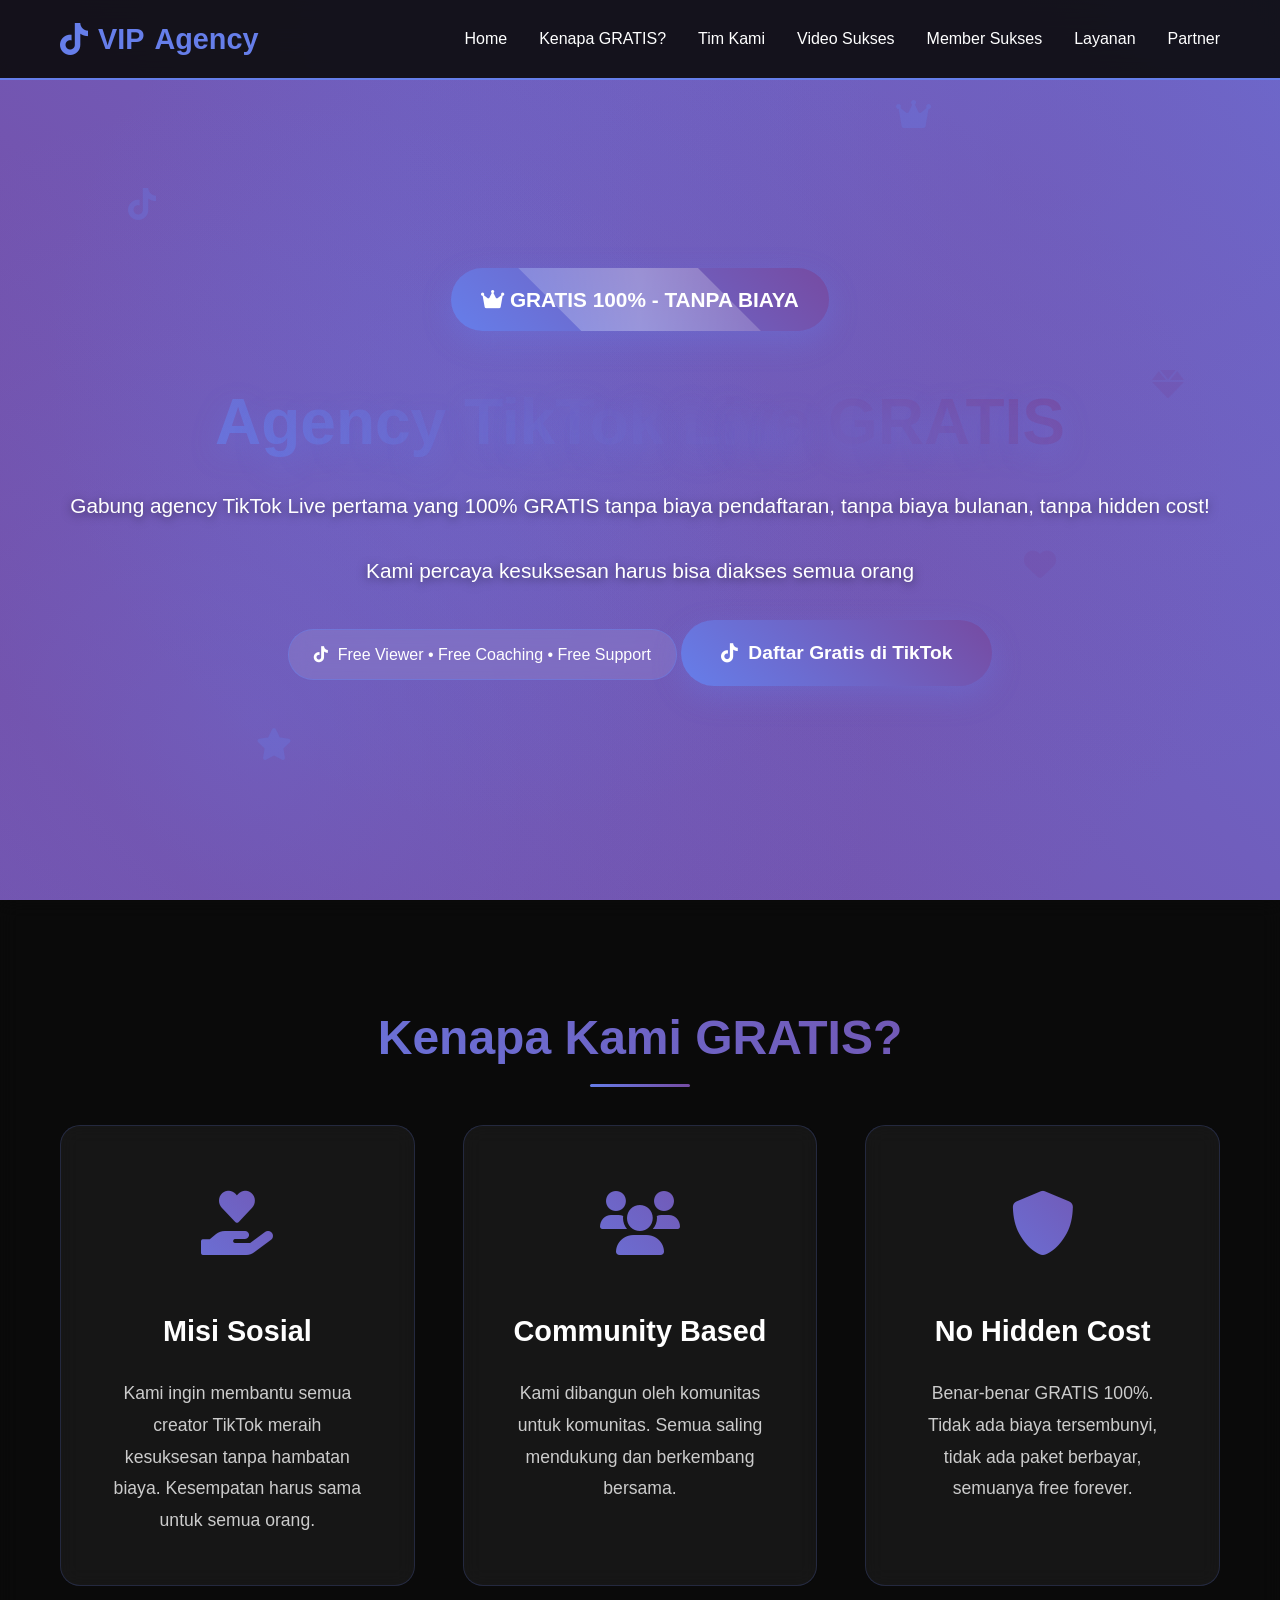
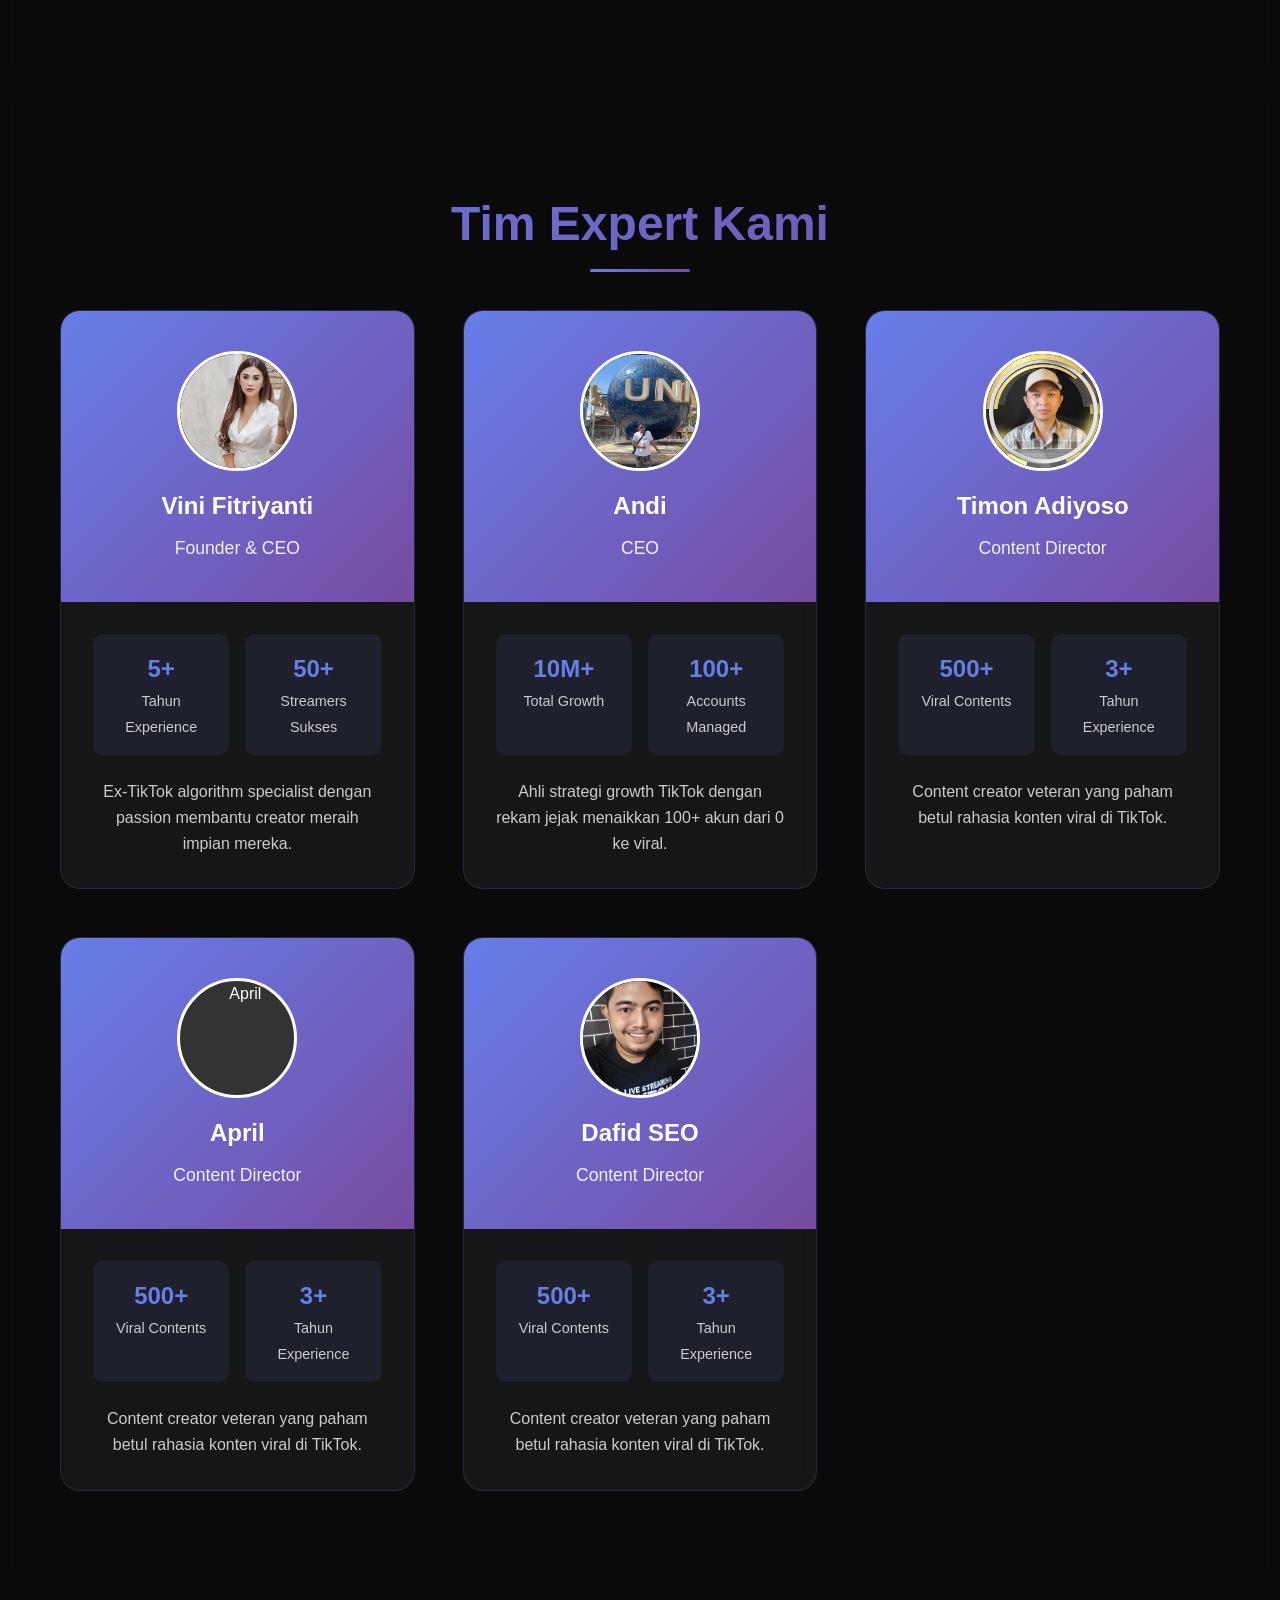
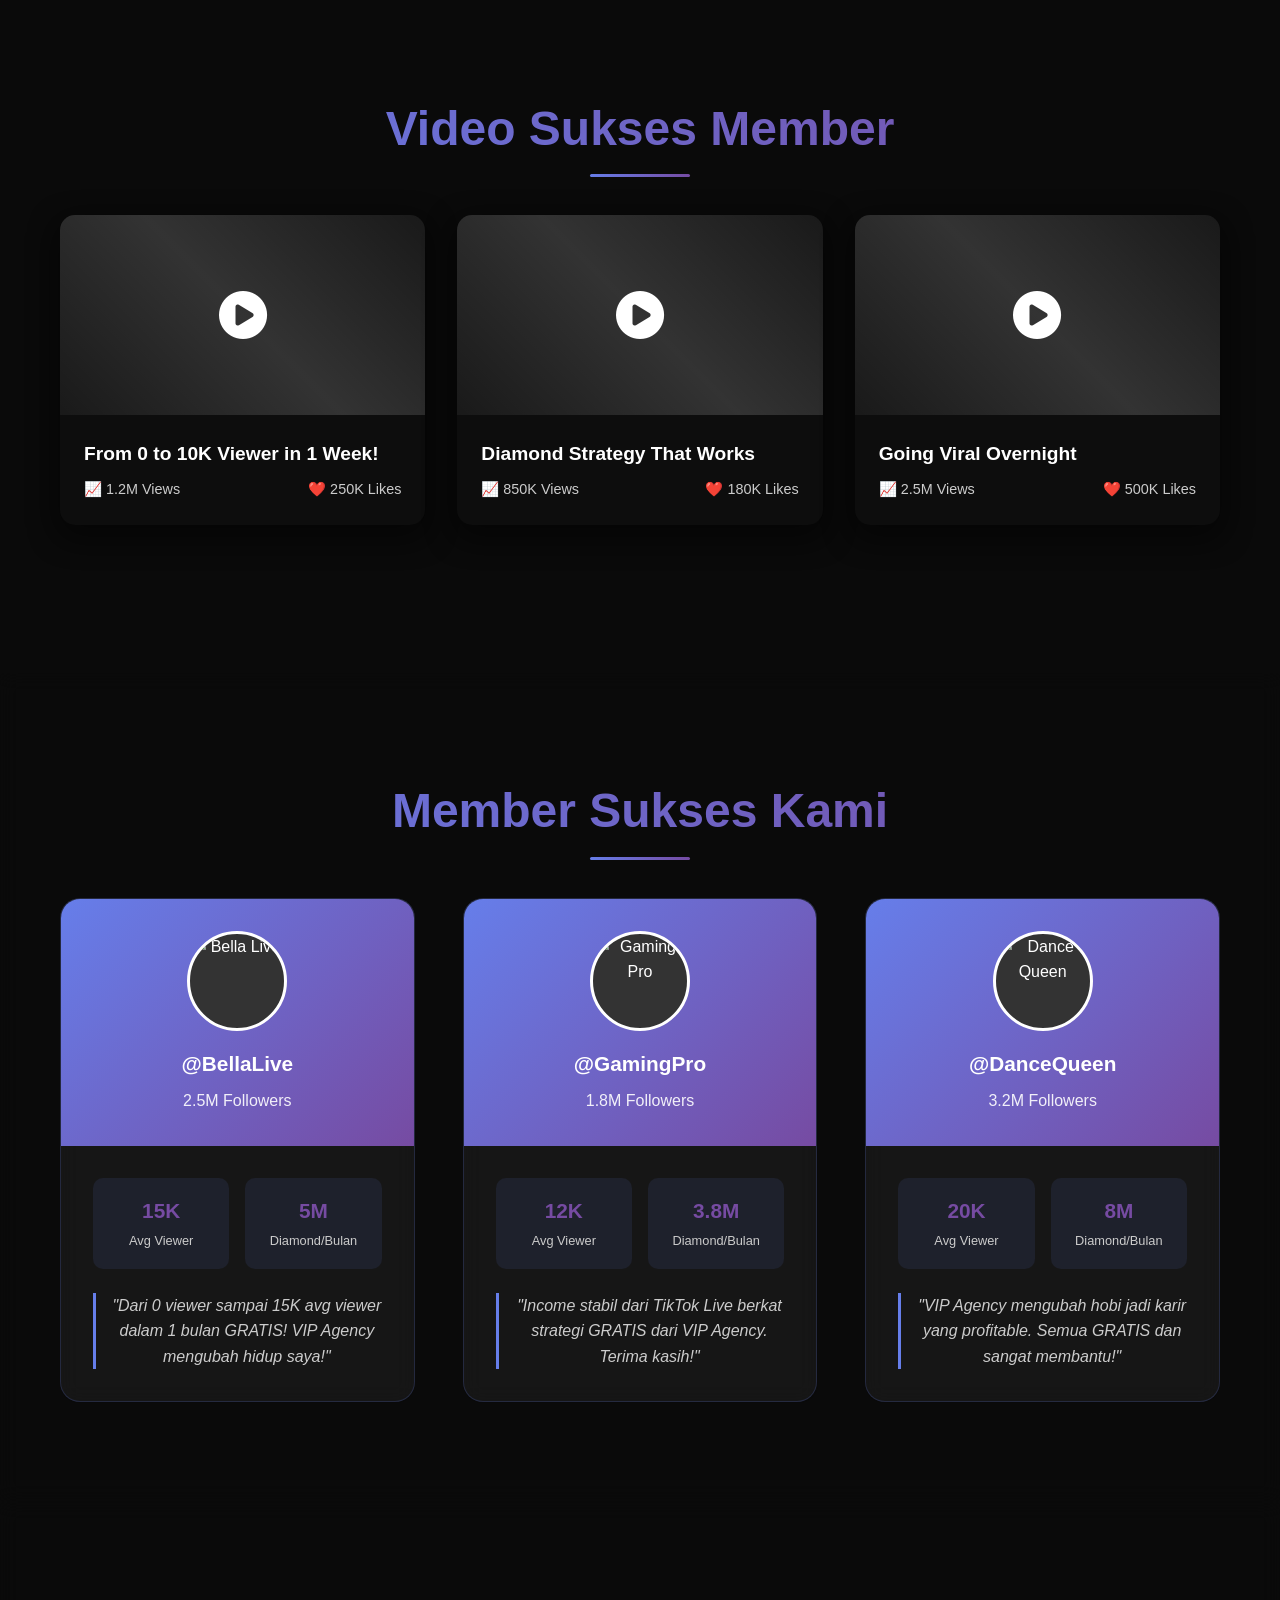
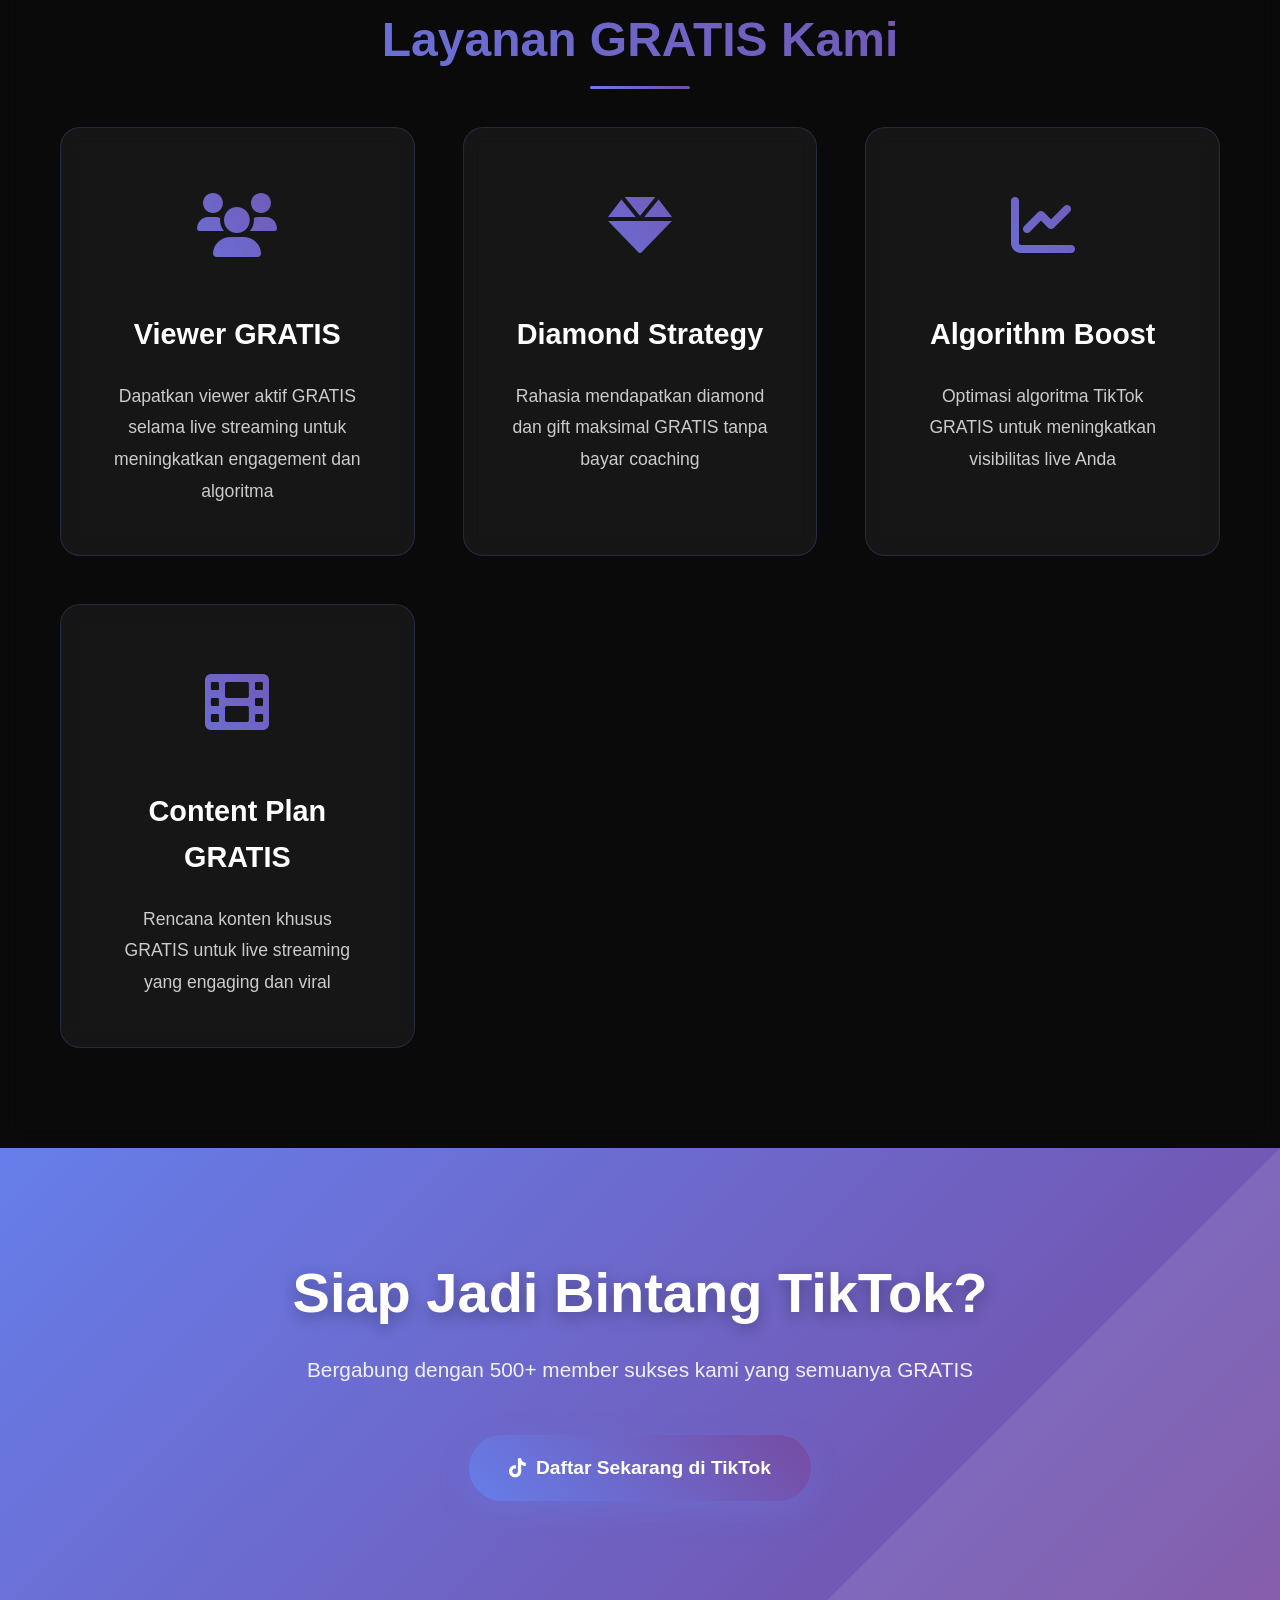
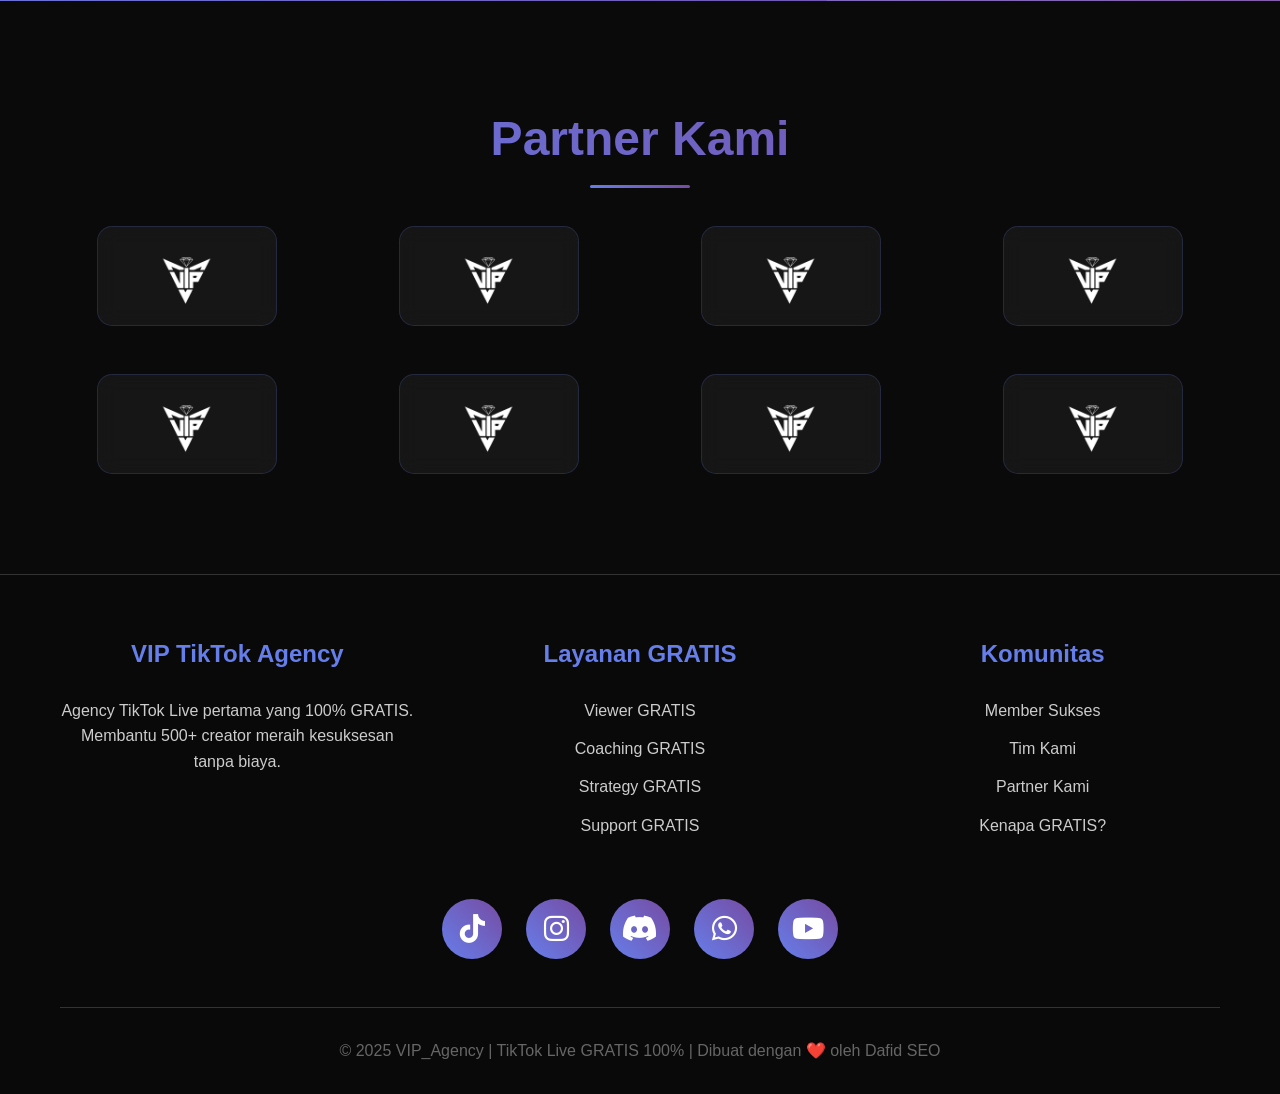
==== commit c3311ebe: "Add files via upload" ====
--- a/index.html
+++ b/index.html
@@ -1,570 +1,1634 @@
-<!DOCTYPE html>
-<html lang="zxx">
-    <head>
-        <meta charset="utf-8" />
-        <meta http-equiv="x-ua-compatible" content="ie=edge" />
-        <title>VIN INDUSTRY PROJECT</title>
-        <meta name="description" content="" />
-        <meta name="viewport" content="width=device-width, initial-scale=1" />
-        <!-- Place favicon.ico in the root directory -->
-        <link rel="shortcut icon" type="image/x-icon" href="assets/img/favicon/VIP AGENCY.png" />
-        <!-- CSS here -->
-        <link rel="stylesheet" href="assets/css/bootstrap.min.css" />
-        <link rel="stylesheet" href="assets/css/fontawesome-all.min.css" />
-        <link rel="stylesheet" href="assets/css/slick.css" />
-        <link rel="stylesheet" href="assets/css/magnific-popup.css" />
-        <link rel="stylesheet" href="assets/css/default.css" />
-        <link rel="stylesheet" href="assets/css/aos.css" />
-        <link rel="stylesheet" href="assets/css/style.css" />
-        <!-- Tag Open Graph untuk Judul -->
-    <meta property="og:title" content="VIN INDUSTRY PROJECT">
-
-    <!-- Tag Open Graph untuk Deskripsi -->
-    <meta property="og:description" content="VIN INDUSTRY PROJECT">
-
-    <!-- Tag Open Graph untuk URL Situs -->
-    <meta property="og:url" content="https://vipagency.netlify.app//">
-
-    <!-- Tag Open Graph untuk Gambar -->
-    <meta property="og:image" content="https://vipagency.netlify.app/">
-
-    <!-- Tag Open Graph untuk Tipe Konten -->
-    <meta property="og:type" content="website">
-    </head>
-    <body>
-        <!--[if lte IE 9]>
-            <p class="browserupgrade">You are using an <strong>outdated</strong> browser. Please <a href="https://browsehappy.com/">upgrade your browser</a> to improve your experience and security.</p>
-        <![endif]-->
-        <!-- Add your site or application content here -->
-
-        <!--  HEADER AREA -->
-        <header id="header" class="header-area">
-            <div class="container custom-container">
-                <nav class="menu-area d-flex align-items-center">
-                    <div class="logo">
-                        <a href="index.html"><img src="assets/img/logo/logo vip.png" alt="logo" /></a>
-                    </div>
-                    <ul class="main-menu d-flex align-items-center">
-                        <li>
-                            <a class="active" href="javascript:void(0)">Home</a>
-                        </li>
-                        <li>
-                            <a href="javascript:void(0)">Tiktok</a>
-                            <ul class="sub-menu">
-                                <li><a href="tiktokshop.html">Tiktok Shop</a></li>
-                                <li><a href="tiktokaffiliate.html">Tiktok Affiliasi</a></li>
-                                <li><a href="tiktokseries.html">Tiktok Series</a></li>
-                                <li><a href="tiktokbeta.html">Tiktok Beta</a></li>
-                            </ul>
-                        </li>
-                        <li>
-                            <a href="javascript:void(0)">Agency</a>
-                            <ul class="sub-menu">
-                                <li><a href="tim.html">Pusat Agency</a></li>
-                                    <li><a href="comingsoon.html">VIP AGENCY</a></li>
-                                    
-                            </ul>
-                        </li>
-                        <li>
-                            <a href="javascript:void(0)">Bantuan</a>
-                            <ul class="sub-menu">
-                                <li><a href="comingsoon.html">Pengaturan akun</a></li>
-                                    <li><a href="comingsoon.html">Keamanan</a></li>
-                                    <li><a href="comingsoon.html">Pecahkan masalah</a></li>
-                                    <li><a href="comingsoon.html">TikTok LIVE</a></li>
-                                    <li><a href="comingsoon.html">Monetisasi</a></li>
-                            </ul>
-                        </li>
-                        <li><a href="event.html">Event</a></li>
-                        <li>
-                            <a href="javascript:void(0)">Jadwal PK</a>
-                            <ul class="sub-menu">
-                                <li><a href="comingsoon.html">PK Mawar</a></li>
-                                <li>
-                                    <a href="comingsoon.html">PK Agency</a>
-                                </li>
-                                <li>
-                                    <a href="comingsoon.html">PK Inter</a>
-                                </li>
-                            </ul>
-                        </li>
-
-                                <li><a href="webinar.html">Webinar</a></li>
-                           
-                    </ul>
-                    <div class="right-content ml-auto">
-                        <div class="search-bar">
-                            <img src="assets/img/logo/search.svg" alt="search logo" />
-                        </div>
-                        <div class="contact-number">
-                            <a class="primary__button primary__button-bgBlack" href="tel:+62895638066066">
-                                <img src="assets/img/logo/phone-alt.svg" alt="phone alt" />
-                                Admin
-                            </a>
-                        </div>
-                    </div>
-                    <div class="hamburger-menu"><span></span><span></span><span></span></div>
-                </nav>
-                <aside>
-                    <div class="sidebar-menu">
-                        <div class="close-sidebar"><span></span><span></span></div>
-                        <div class="logo">
-                            <a href="index.html">
-                                <img src="assets/img/logo/MSO.png" alt="logo" />
-                            </a>
-                        </div>
-                        <form class="asidesearch-bar">
-                            <input type="text" name="search" />
-                            <img src="assets/img/logo/search.svg" alt="search logo" />
-                        </form>
-                        <ul class="main-menu">
-                            <li>
-                                <a class="active" href="index.html">Home</a>
-                            </li>
-                            <li>
-                                <a href="javascript:void(0)">Tiktok</a>
-                                <ul class="sub-menu">
-                                    <li><a href="tiktokshop.html">Tiktok Shop</a></li>
-                                    <li><a href="tiktokaffiliate.html">Tiktok Affiliate</a></li>
-                                    <li><a href="tiktokseries.html">Tiktok Series</a></li>
-                                    <li><a href="tiktokbeta.html">Tiktok Beta</a></li>
-                                </ul>
-                            </li>
-                            <li>
-                                <a href="javascript:void(0)">Agency</a>
-                                <ul class="sub-menu">
-                                    <li><a href="tim.html">Pusat Agency</a></li>
-                                    
-                                </ul>
-                            </li>
-                            <li><a href="event.html">Event</a></li>
-                            <li>
-                                <a href="javascript:void(0)">Jadwal PK</a>
-                                <ul class="sub-menu">
-                                    <li><a href="comingsoon.html">PK Mawar</a></li>
-                                    <li>
-                                        <a href="comingsoon.html">PK Agency</a>
-                                    </li>
-                                    <li>
-                                        <a href="comingsoon.html">PK Inter</a>
-                                    </li>
-                                </ul>
-                            </li>
-                            <li><a href="webinar.html">Webinar</a></li>
-                            <li>
-                                <a href="javascript:void(0)">Bantuan</a>
-                                <ul class="sub-menu">
-                                    <li><a href="comingsoon.html">Pengaturan akun dan privasi</a></li>
-                                    <li><a href="comingsoon.html">Keamanan</a></li>
-                                    <li><a href="comingsoon.html">MMasuk dan memecahkan masalah</a></li>
-                                    <li><a href="comingsoon.html">TikTok LIVE, Hadiah, dan dompet</a></li>
-                                    <li><a href="comingsoon.html">Monetisasi di TikTok</a></li>
-                                </ul>
-                            </li>
-                          
-                        </ul>
-                     
-                    </div>
-                    <div class="overlay"></div>
-                </aside>
-            </div>
-            <div class="search-box">
-                <div class="search-form">
-                    <form action="#">
-                        <input type="text" placeholder="Enter Your Kayword" />
-                        <button type="submit">
-                            <img src="assets/img/logo/search.svg" alt="search logo" />
-                        </button>
-                    </form>
-                </div>
-                <a class="search-close" href="javascript:void(0)"><i class="fas fa-times"></i></a>
-            </div>
-        </header>
-
-
-        <main>
-            <!--  BANNER AREA -->
-            <section class="bannerArea">
-                <div class="container custom-container">
-                    <div class="row d-flex align-items-center">
-                        <div class="col-xl-6 order-2 order-xl-0">
-                            <div class="bannerArea__wrapper" data-aos="fade-up">
-                                <h1 class="bannerArea__title">
-                                    VIN INDUSTRY PROJECT
-                                </h1>
-                                <p class="bannerArea__brief">
-                                    VIN INDUSTRY PROJECT adalah Solusi Tepat untuk kamu yang ingin menjadi host di Tiktok, kami merupakan Layanan Agensi Tiktok Live untuk meningkatkan performa para host meraih kesuksesan di Tiktok.
-                                    Anda tidak perlu ragu untuk segera bergabung dengan kami sekarang juga, karena sudah banyak host yang berhasil melalui layanan agency kami.
-
-                                </p>
-                                
-                            </div>
-                        </div>
-                        <div class="col-xl-6 order-1 order-xl-0">
-                            <div class="bannerArea__image" data-aos="fade-left" data-aos-delay="500">
-                                <img src="assets/img/about/VIP AGENCY.png" alt="banner-image" />
-                            </div>
-                        </div>
-                    </div>
-                    <div class="mask-group">
-                        <img class="mask1" src="assets/img/mask/layerShape-01.png" alt="mask" />
-                        <img class="mask2" src="assets/img/mask/layerShape-02.png" alt="mask" />
-                        <img class="mask3" src="assets/img/mask/downShape.png" alt="mask" />
-                        <img class="mask4" src="assets/img/mask/layers-dot.png" alt="mask" />
-                    </div>
-                </div>
-            </section>
-           
-
-            <section class="banner-area">
-                <h1 class="banner-title">CARA BERGABUNG AGENCY</h1>
-            </section>
-            
-            <section class="info-section">
-                <div class="image-container">
-                    <img class="image" src="assets/img/about/cara bergabung agency.png" alt="Banner Image">
-                </div>
-                <div class="info">
-                    <p>
-                        VIP INDUSTRY PROJECT mengundang Anda untuk bergabung dengan agensinya. 
-                        Untuk menerima undangan darinya, dapatkan kode dengan mengeklik 
-                        <a href="https://www.tiktok.com/t/ZMhk4HkFs/" target="_blank">di sini</a> 
-                        atau masuk ke TikTok > Pengaturan dan privasi > Alat kreator > Pusat LIVE > Pusat Agency. 
-                        Salin kode undangan di layar Anda dan bagikan kepada agen.
-                    </p>
-                </div>
-            </section>
-            
-            <section class="cta-section">
-                <a href="https://www.tiktok.com/t/ZMhhYfPCA/" target="_blank" rel="noopener noreferrer" class="custom-button">Gabung Agency</a>
-            </section>
-            
-            
-            
-              
-             
-              <section class="top-winners">
-                <h2>Top 3 Host VIP Agency</h2>
-                <div class="winner-container">
-                    <!-- Second Place -->
-                    <div class="winner second-place">
-                        <div class="trophy"></div> <!-- Piala untuk Juara 2 -->
-                        <div class="profile-circle second-border">
-                            <img src="assets/img/team/iwan.jpg" alt="Second Place">
-                        </div>
-                        <h3>Juara 2</h3>
-                        <p class="username">@iwanthi</p> <!-- Username untuk Juara 2 -->
-                        <p>Berlian: 8.000</p>
-                    </div>
-            
-                    <!-- First Place (Center) -->
-                    <div class="winner first-place">
-                        <div class="trophy"></div> <!-- Piala untuk Juara 1 -->
-                        <div class="profile-circle first-border">
-                            <img src="assets/img/team/timonadi.jpg" alt="First Place">
-                        </div>
-                        <h3>Juara 1</h3>
-                        <p class="username">@timonadiyoso</p> <!-- Username untuk Juara 1 -->
-                        <p>Berlian: 10.000</p>
-                    </div>
-            
-                    <!-- Third Place -->
-                    <div class="winner third-place">
-                        <div class="trophy"></div> <!-- Piala untuk Juara 3 -->
-                        <div class="profile-circle third-border">
-                            <img src="assets/img/team/Dafid SEO.jpg" alt="Third Place">
-                        </div>
-                        <h3>Juara 3</h3>
-                        <p class="username">@dafidseo</p> <!-- Username untuk Juara 3 -->
-                        <p>Berlian: 6.500</p>
-                    </div>
-                </div>
-            </section>
-
-
-            <section class="top-agencies">
-                <h2>Top 3 Agency Diamond Earnings</h2>
-                <table>
-                    <thead>
-                        <tr>
-                            <th>Rank</th>
-                            <th>VIP AGENCY</th>
-                            <th>Diamond Earnings</th>
-                        </tr>
-                    </thead>
-                    <tbody>
-                        <tr>
-                            <td>1</td>
-                            <td>VIP AGENCY</td>
-                            <td>10,000</td>
-                        </tr>
-                        <tr>
-                            <td>2</td>
-                            <td>VIP AGENCY</td>
-                            <td>8,000</td>
-                        </tr>
-                        <tr>
-                            <td>3</td>
-                            <td>VIP AGENCY</td>
-                            <td>6,500</td>
-                        </tr>
-                    </tbody>
-                </table>
-            </section>
-            
-            
-
-
-            <section class="bannerArea">
-                <div class="video-container">
-                    <video class="video" controls preload="metadata">
-                        <source src="assets/video/download.mp4">
-                        <!-- Tambahkan sumber video lainnya sesuai kebutuhan -->
-                         Maaf, browser Anda tidak mendukung tag video.
-                    </video>
-                </div>
-            </section>
-                    
-            <!--  ABOUT-INFO AREA -->
-            <section class="about-info">
-                <div class="container">
-                    <div class="row align-items-center">
-                        <div class="col-lg-6 col-md-12">
-                            <div class="about-info-image" data-aos="fade-right" data-aos-offset="400" data-aos-delay="500">
-                                <img src="assets/img/about/VIP AGENCY.png" alt="Presenting A Project" class="img-fluid" />
-                            </div>
-                        </div>
-                        <div class="col-lg-6 col-md-12">
-                            <div class="about-info-text" data-aos="fade-up" data-aos-offset="400">
-                                <h2>
-                                    Kami Adalah VIN INDUSTRY PROJECT!!!
-                                </h2>
-                                <p>
-                                    Kami berkarya sebagai agency. Kami fokus pada layanan Live streaming Edukasi, Menyanyi, PK, Horor, Komedi, Cosplay, Meramal, beauty vlogger, dll.
-                                </p>
-                                
-                                <p>
-                                    Seiring berjalannya waktu kami tumbuh sebagai tim solid yang kreatif dan inovatif. Kami terus berupaya untuk membuat perencanaan branding, promosi, edukasi, videography, dan entertaiment yang dapat diterima dengan baik di masyarakat indonesia dan bahkan di seluruh dunia.
-                                </p>
-                                
-                            </div>
-                        </div>
-                    </div>
-                    <div class="mask-group">
-                        <img class="mask1" src="assets/img/mask/mask06.png" alt="mask" />
-                    </div>
-                </div>
-            </section>
-            
-            <section class="bannerArea">
-            <div class="video-container">
-                <video class="video" controls preload="metadata">
-                    <source src="assets/video/download (1).mp4">
-                    <!-- Tambahkan sumber video lainnya sesuai kebutuhan -->
-                    Maaf, browser Anda tidak mendukung tag video.
-                </video>
-            </div>
-        </section>
-         
-
-        <section class="banner-area">
-            <h1 class="banner-title">TABEL BONUS AGENCY</h1>
-        </section>
-        
-        <section class="info-section">
-            <div class="image-container">
-                <img class="image" src="assets/img/about/tabel bonus.jpeg" alt="Banner Image">
-            </div>
-           
-        </section>
-            <section class="bonus-agency">
-                <h2>Video Perhitungan Bonus Agency</h2>  
-        </section>
-
-        <section class="bannerArea">
-        <div class="video-container">
-            <video class="video" controls preload="metadata">
-                <source src="#">
-                <!-- Tambahkan sumber video lainnya sesuai kebutuhan -->
-                Maaf, browser Anda tidak mendukung tag video.
-            </video>
-        </div>
-    </section>
-
-     
-
-        </main>
-
-
-         <!--  BRAND AREA -->
-         <section class="brand-area">
-            <div class="container">
-                <div class="small-section text-center">
-                    <h3>Download Sekarang</h3>
-                </div>
-                <div class="row">
-                    <div class="col-12">
-                        <div class="brand-slider-active">
-                            <div class="single-brand">
-                                <a href="https://apps.apple.com/my/app/tiktok-global-video-community/id1235601864?mt=8"><img src="assets/img/brand/appstore.png" alt="Five cats looking around a field."/></a>
-                            </div>
-                            <div class="single-brand">
-                                <a href="https://play.google.com/store/apps/details?id=com.ss.android.ugc.trill&hl=id&gl=US&pli=1"><img src="assets/img/brand/googleplay.png" alt="Five cats looking around a field."/></a>
-                            </div>
-                            <div class="single-brand">
-                                <a href="https://www.amazon.com/dp/B07KR1RJL2/?af_adset_id=official_about&pid=tiktokweb"><img src="assets/img/brand/amazon.png" alt="Five cats looking around a field."/></a>
-                            </div>
-                            <div class="single-brand">
-                                <a href="https://apps.microsoft.com/detail/9NH2GPH4JZS4?af_adset_id=official_about&pid=tiktokweb&rtc=1&hl=en-id&gl=ID"><img src="assets/img/brand/microsfoft.png" alt="Five cats looking around a field."/></a>
-                            </div>
-                        </div>
-                    </div>
-                </div>
-            </div>
-        </section>
-        <!--  FOOTER AREA -->
-        <footer>
-            <div class="footer-area">
-                <div class="container">
-                    <div class="row">
-                        <div class="col-lg-4 col-md-6 order-lg-0 order-4">
-                            <div class="footer-area-about mb-50" data-aos="fade-up">
-                                <h4>VIN INDUSTRY PROJECT</h4>
-                                <p>
-                                    VIN INDUSTRY PROJECT Berusaha Menjadi Yang Terbaik Buat Kalian.
-                                </p>
-                                <div class="footer-area-links">
-                                    <a href="javascript:void(0)"><i class="fab fa-facebook-f"></i></a>
-                                    <a href="https://www.tiktok.com/@vip_agency"><i class="fab fa-tiktok"></i></a>
-                                    <a href="javascript:void(0)"><i class="fab fa-twitter"></i></a>
-                                    <a href="javascript:void(0)"><i class="fab fa-instagram"></i></a>
-                                </div>
-                            </div>
-                        </div>
-                        <div class="col-lg-2 mr-lg-65 col-md-4 col-6 order-lg-0 order-md-1">
-                            <div class="footer-area-lists mb-30" data-aos="fade-up" data-aos-delay="300">
-                                <h4>Company</h4>
-                                <ul>
-                                    <li>
-                                        <a href="tentangkami.html">Tentang Kami</a>
-                                    </li>
-                                    <li>
-                                        <a href="kontak.html">Kontak</a>
-                                    </li>
-                                    <li>
-                                        <a href="javascript:void(0)">Careers</a>
-                                    </li>
-                                    
-                                </ul>
-                            </div>
-                        </div>
-                        <div class="col-lg-2 mr-lg-65 col-md-4 col-6 order-lg-0 order-2">
-                            <div class="footer-area-lists mb-30" data-aos="fade-up" data-aos-delay="400">
-                                <h4>Products</h4>
-                                <ul>
-                                    <li>
-                                        <a href="javascript:void(0)">Features</a>
-                                    </li>
-                                    <li>
-                                        <a href="javascript:void(0)">News</a>
-                                    </li>
-                                    <li>
-                                        <a href="javascript:void(0)">Help desk</a>
-                                    </li>
-                                    <li>
-                                        <a href="javascript:void(0)">Support</a>
-                                    </li>
-                                </ul>
-                            </div>
-                        </div>
-                        <div class="col-lg-2 col-md-4 col-6 order-lg-0 order-md-3">
-                            <div class="footer-area-lists" data-aos="fade-up" data-aos-delay="500">
-                                <h4>Legal</h4>
-                                <ul>
-                                    <li>
-                                        <a href="javascript:void(0)">Privacy Policy</a>
-                                    </li>
-                                    <li>
-                                        <a href="javascript:void(0)">Terms & Conditions</a>
-                                    </li>
-                                    <li>
-                                        <a href="javascript:void(0)">Return Policy</a>
-                                    </li>
-                                </ul>
-                            </div>
-                        </div>
-                    </div>
-                </div>
-                <div class="footer-area-shape">
-                    <img data-aos="fade-down" data-aos-easing="linear" data-aos-delay="600" src="assets/img/mask/penta-02.svg" alt="shape" class="img-fluid ft-shape-01" />
-                    <img data-aos="fade-down" data-aos-easing="linear" data-aos-delay="700" src="assets/img/mask/downShape.svg" alt="shape" class="img-fluid ft-shape-02" />
-                    <img data-aos="fade-left" data-aos-easing="linear" data-aos-delay="500" src="assets/img/mask/circle-01.svg" alt="shape" class="img-fluid ft-shape-03" />
-                </div>
-            </div>
-            <!-- copyright area -->
-            <div class="copyright">
-                <div class="container">
-                    <div class="row align-items-center copyright-area">
-                        <div class="col-lg-5 col-md-4 col-sm-12">
-                            <div class="copyright-area-text">
-                                <p>VIP AGENCY Copyright 2024. All Rights Reserved</p>
-                                <p><span style="color: #ff0000;">&#9829;</span> <a href="https://www.tiktok.com/@dafidseo?lang=id-ID">Dafid SEO</a>  <span style="color: #ff0000;">&#9829;</span></p>
-                            </div>
-                        </div>
-                        <div class="col-lg-2 col-md-4 col-sm-12">
-                            <div class="copyright-area-logo">
-                                <a href="index.html">
-                                    <img src="assets/img/logo/logo vip.png" alt="logo" class="img-fluid" />
-                                </a>
-                            </div>
-                        </div>
-                        <div class="col-lg-5 col-md-4 col-sm-12">
-                            <div class="copyright-area-top text-lg-right">
-                                <a href="#header" id="to-top">Back to Top <i class="fas fa-angle-up"></i></a>
-                            </div>
-                        </div>
-                    </div>
-                </div>
-            </div>
-        </footer>
-
-        <script>
-            // Function to open the image in fullscreen modal
-            const img = document.querySelector('.image');
-            const modal = document.getElementById('imageModal');
-            const modalImg = document.getElementById('modalImage');
-          
-            img.onclick = function () {
-              modal.style.display = "block";
-              modalImg.src = this.src;
-            }
-          
-            // Close the modal when clicking the close button
-            function closeModal() {
-              modal.style.display = "none";
-            }
-          </script>
-        <!-- JS here -->
-        <script src="assets/js/vendor/jquery-1.12.4.min.js"></script>
-        <script src="assets/js/popper.min.js"></script>
-        <script src="assets/js/bootstrap.min.js"></script>
-        <script src="assets/js/circle-progress.min.js"></script>
-        <script src="assets/js/slick.min.js"></script>
-        <script src="assets/js/jquery.magnific-popup.min.js"></script>
-        <script src="assets/js/jquery.counterup.min.js"></script>
-        <script src="assets/js/slider.js"></script>
-        <script src="assets/js/aos.js"></script>
-        <script src="assets/js/main.js"></script>
-        <script> 
-         /* magnificPopup video view*/
-            $('.popup-video').magnificPopup({
-              type: 'iframe',
-            });
-
-            
-            
-        </script>
-        <!-- Purchase Button -->
-        
-    </body>
-</html>
+<!DOCTYPE html>
+<html lang="id">
+<head>
+    <meta charset="UTF-8">
+    <meta name="viewport" content="width=device-width, initial-scale=1.0">
+    <title>VIP Agency - TikTok Live Streaming GRATIS</title>
+    <style>
+        /* Reset & Base Styles */
+        * {
+            margin: 0;
+            padding: 0;
+            box-sizing: border-box;
+        }
+
+        body {
+            font-family: 'Arial', sans-serif;
+            line-height: 1.6;
+            background: #0a0a0a;
+            color: #fff;
+            overflow-x: hidden;
+        }
+
+        .container {
+            max-width: 1200px;
+            margin: 0 auto;
+            padding: 0 20px;
+        }
+
+        /* Background Animation */
+        .gradient-bg {
+            position: fixed;
+            top: 0;
+            left: 0;
+            width: 100%;
+            height: 100%;
+            z-index: -1;
+            background: linear-gradient(45deg, #667eea, #764ba2, #667eea, #764ba2);
+            background-size: 400% 400%;
+            animation: gradientShift 8s ease infinite;
+        }
+
+        .gradient-bg::before {
+            content: '';
+            position: absolute;
+            top: 0;
+            left: 0;
+            width: 100%;
+            height: 100%;
+            background: 
+                radial-gradient(circle at 20% 80%, rgba(102, 126, 234, 0.3) 0%, transparent 50%),
+                radial-gradient(circle at 80% 20%, rgba(118, 75, 162, 0.3) 0%, transparent 50%),
+                radial-gradient(circle at 40% 40%, rgba(102, 126, 234, 0.2) 0%, transparent 50%),
+                radial-gradient(circle at 60% 60%, rgba(118, 75, 162, 0.2) 0%, transparent 50%);
+            animation: float 6s ease-in-out infinite;
+        }
+
+        @keyframes gradientShift {
+            0% { background-position: 0% 50%; }
+            50% { background-position: 100% 50%; }
+            100% { background-position: 0% 50%; }
+        }
+
+        @keyframes float {
+            0%, 100% { transform: translateY(0px) rotate(0deg); }
+            50% { transform: translateY(-20px) rotate(180deg); }
+        }
+
+        /* Header */
+        header {
+            background: rgba(10, 10, 10, 0.9);
+            padding: 1rem 0;
+            position: fixed;
+            width: 100%;
+            top: 0;
+            z-index: 1000;
+            border-bottom: 2px solid #667eea;
+            backdrop-filter: blur(20px);
+        }
+
+        .nav-container {
+            display: flex;
+            justify-content: space-between;
+            align-items: center;
+        }
+
+        .logo {
+            font-size: 1.8rem;
+            font-weight: bold;
+            color: #667eea;
+            text-decoration: none;
+            display: flex;
+            align-items: center;
+            gap: 10px;
+        }
+
+        .logo i {
+            font-size: 2rem;
+        }
+
+        .nav-links {
+            display: flex;
+            list-style: none;
+            gap: 2rem;
+        }
+
+        .nav-links a {
+            color: #fff;
+            text-decoration: none;
+            transition: all 0.3s;
+            font-weight: 500;
+            position: relative;
+        }
+
+        .nav-links a::after {
+            content: '';
+            position: absolute;
+            bottom: -5px;
+            left: 0;
+            width: 0;
+            height: 2px;
+            background: linear-gradient(45deg, #667eea, #764ba2);
+            transition: width 0.3s;
+        }
+
+        .nav-links a:hover::after {
+            width: 100%;
+        }
+
+        .nav-links a:hover {
+            color: #667eea;
+        }
+
+        .mobile-menu {
+            display: none;
+            font-size: 1.5rem;
+            background: none;
+            border: none;
+            color: #fff;
+            cursor: pointer;
+        }
+
+        /* Hero Section */
+        .hero {
+            height: 100vh;
+            display: flex;
+            align-items: center;
+            text-align: center;
+            padding-top: 80px;
+            position: relative;
+            overflow: hidden;
+        }
+
+        .hero-content {
+            position: relative;
+            z-index: 2;
+        }
+
+        .hero-content h1 {
+            font-size: 4rem;
+            margin-bottom: 1rem;
+            background: linear-gradient(45deg, #667eea, #764ba2, #667eea);
+            -webkit-background-clip: text;
+            -webkit-text-fill-color: transparent;
+            background-size: 200% 200%;
+            animation: gradient 3s ease infinite;
+            text-shadow: 0 10px 30px rgba(102, 126, 234, 0.3);
+        }
+
+        @keyframes gradient {
+            0% { background-position: 0% 50%; }
+            50% { background-position: 100% 50%; }
+            100% { background-position: 0% 50%; }
+        }
+
+        .free-badge {
+            display: inline-block;
+            background: linear-gradient(45deg, #667eea, #764ba2);
+            color: white;
+            padding: 15px 30px;
+            border-radius: 50px;
+            font-weight: bold;
+            margin-bottom: 2rem;
+            font-size: 1.3rem;
+            animation: pulse 2s infinite;
+            box-shadow: 0 10px 30px rgba(102, 126, 234, 0.3);
+            position: relative;
+            overflow: hidden;
+        }
+
+        .free-badge::before {
+            content: '';
+            position: absolute;
+            top: -50%;
+            left: -50%;
+            width: 200%;
+            height: 200%;
+            background: linear-gradient(45deg, transparent, rgba(255,255,255,0.3), transparent);
+            transform: rotate(45deg);
+            animation: shine 3s infinite;
+        }
+
+        @keyframes shine {
+            0% { transform: translateX(-100%) translateY(-100%) rotate(45deg); }
+            100% { transform: translateX(100%) translateY(100%) rotate(45deg); }
+        }
+
+        @keyframes pulse {
+            0% { transform: scale(1); box-shadow: 0 10px 30px rgba(102, 126, 234, 0.3); }
+            50% { transform: scale(1.05); box-shadow: 0 15px 40px rgba(102, 126, 234, 0.5); }
+            100% { transform: scale(1); box-shadow: 0 10px 30px rgba(102, 126, 234, 0.3); }
+        }
+
+        .hero-content p {
+            font-size: 1.3rem;
+            margin-bottom: 2rem;
+            color: #fff;
+            text-shadow: 0 2px 10px rgba(0, 0, 0, 0.5);
+        }
+
+        .tiktok-badge {
+            display: inline-flex;
+            align-items: center;
+            gap: 10px;
+            background: rgba(255, 255, 255, 0.1);
+            padding: 12px 25px;
+            border-radius: 25px;
+            border: 1px solid rgba(102, 126, 234, 0.5);
+            margin-bottom: 2rem;
+            backdrop-filter: blur(10px);
+        }
+
+        .cta-button {
+            display: inline-flex;
+            align-items: center;
+            gap: 10px;
+            background: linear-gradient(45deg, #667eea, #764ba2);
+            color: white;
+            padding: 18px 40px;
+            border-radius: 50px;
+            text-decoration: none;
+            font-weight: bold;
+            transition: all 0.3s;
+            font-size: 1.2rem;
+            box-shadow: 0 10px 30px rgba(102, 126, 234, 0.3);
+            border: none;
+            cursor: pointer;
+            position: relative;
+            overflow: hidden;
+        }
+
+        .cta-button::before {
+            content: '';
+            position: absolute;
+            top: 0;
+            left: -100%;
+            width: 100%;
+            height: 100%;
+            background: linear-gradient(90deg, transparent, rgba(255,255,255,0.3), transparent);
+            transition: left 0.5s;
+        }
+
+        .cta-button:hover::before {
+            left: 100%;
+        }
+
+        .cta-button:hover {
+            transform: translateY(-5px) scale(1.05);
+            box-shadow: 0 15px 40px rgba(102, 126, 234, 0.5);
+        }
+
+        /* Floating Elements */
+        .floating-elements {
+            position: absolute;
+            top: 0;
+            left: 0;
+            width: 100%;
+            height: 100%;
+            pointer-events: none;
+        }
+
+        .floating-element {
+            position: absolute;
+            font-size: 2rem;
+            opacity: 0.3;
+            animation: floatElement 6s ease-in-out infinite;
+        }
+
+        .floating-element:nth-child(1) { top: 20%; left: 10%; animation-delay: 0s; color: #667eea; }
+        .floating-element:nth-child(2) { top: 60%; left: 80%; animation-delay: 1s; color: #764ba2; }
+        .floating-element:nth-child(3) { top: 80%; left: 20%; animation-delay: 2s; color: #667eea; }
+        .floating-element:nth-child(4) { top: 40%; left: 90%; animation-delay: 3s; color: #764ba2; }
+        .floating-element:nth-child(5) { top: 10%; left: 70%; animation-delay: 4s; color: #667eea; }
+
+        @keyframes floatElement {
+            0%, 100% { transform: translateY(0px) rotate(0deg); }
+            50% { transform: translateY(-30px) rotate(180deg); }
+        }
+
+        /* Sections Common Styles */
+        .section {
+            padding: 100px 0;
+            position: relative;
+        }
+
+        .section-bg {
+            position: absolute;
+            top: 0;
+            left: 0;
+            width: 100%;
+            height: 100%;
+            background: rgba(10, 10, 10, 0.8);
+            backdrop-filter: blur(10px);
+            z-index: -1;
+        }
+
+        .section-title {
+            text-align: center;
+            font-size: 3rem;
+            margin-bottom: 3rem;
+            background: linear-gradient(45deg, #667eea, #764ba2);
+            -webkit-background-clip: text;
+            -webkit-text-fill-color: transparent;
+            position: relative;
+        }
+
+        .section-title::after {
+            content: '';
+            position: absolute;
+            bottom: -10px;
+            left: 50%;
+            transform: translateX(-50%);
+            width: 100px;
+            height: 3px;
+            background: linear-gradient(45deg, #667eea, #764ba2);
+            border-radius: 2px;
+        }
+
+        /* Why Free Section */
+        .reasons-grid {
+            display: grid;
+            grid-template-columns: repeat(auto-fit, minmax(350px, 1fr));
+            gap: 3rem;
+        }
+
+        .reason-card {
+            background: rgba(255, 255, 255, 0.05);
+            border-radius: 20px;
+            padding: 3rem;
+            text-align: center;
+            transition: all 0.3s;
+            border: 1px solid rgba(102, 126, 234, 0.2);
+            backdrop-filter: blur(10px);
+            position: relative;
+            overflow: hidden;
+        }
+
+        .reason-card::before {
+            content: '';
+            position: absolute;
+            top: 0;
+            left: -100%;
+            width: 100%;
+            height: 100%;
+            background: linear-gradient(90deg, transparent, rgba(102, 126, 234, 0.1), transparent);
+            transition: left 0.5s;
+        }
+
+        .reason-card:hover::before {
+            left: 100%;
+        }
+
+        .reason-card:hover {
+            transform: translateY(-10px);
+            border-color: #667eea;
+            box-shadow: 0 20px 40px rgba(102, 126, 234, 0.2);
+        }
+
+        .reason-icon {
+            font-size: 4rem;
+            margin-bottom: 2rem;
+            background: linear-gradient(45deg, #667eea, #764ba2);
+            -webkit-background-clip: text;
+            -webkit-text-fill-color: transparent;
+        }
+
+        .reason-card h3 {
+            margin-bottom: 1.5rem;
+            color: #fff;
+            font-size: 1.8rem;
+        }
+
+        .reason-card p {
+            color: #ccc;
+            line-height: 1.8;
+            font-size: 1.1rem;
+        }
+
+        /* Team Section */
+        .team-grid {
+            display: grid;
+            grid-template-columns: repeat(auto-fit, minmax(300px, 1fr));
+            gap: 3rem;
+        }
+
+        .team-member {
+            background: rgba(255, 255, 255, 0.05);
+            border-radius: 20px;
+            overflow: hidden;
+            transition: all 0.3s;
+            border: 1px solid rgba(102, 126, 234, 0.2);
+            backdrop-filter: blur(10px);
+            position: relative;
+        }
+
+        .team-member:hover {
+            transform: translateY(-10px);
+            border-color: #667eea;
+            box-shadow: 0 20px 40px rgba(102, 126, 234, 0.2);
+        }
+
+        .member-header {
+            padding: 2.5rem;
+            background: linear-gradient(135deg, #667eea, #764ba2);
+            text-align: center;
+            position: relative;
+        }
+
+        .member-avatar {
+            width: 120px;
+            height: 120px;
+            border-radius: 50%;
+            border: 3px solid white;
+            margin: 0 auto 1rem;
+            background: #333;
+            display: flex;
+            align-items: center;
+            justify-content: center;
+            overflow: hidden;
+            position: relative;
+        }
+
+        /* PERBAIKAN: CSS untuk gambar avatar */
+        .member-avatar img,
+        .member-card-avatar img {
+            width: 100%;
+            height: 100%;
+            object-fit: cover;
+            border-radius: 50%;
+            display: block;
+        }
+
+        .member-avatar .avatar-placeholder {
+            font-size: 2.5rem;
+            color: white;
+        }
+
+        .member-name {
+            font-size: 1.5rem;
+            font-weight: bold;
+            margin-bottom: 0.5rem;
+        }
+
+        .member-role {
+            color: rgba(255,255,255,0.9);
+            font-size: 1.1rem;
+        }
+
+        .member-info {
+            padding: 2rem;
+        }
+
+        .member-stats {
+            display: grid;
+            grid-template-columns: 1fr 1fr;
+            gap: 1rem;
+            margin-bottom: 1.5rem;
+        }
+
+        .stat {
+            text-align: center;
+            padding: 1rem;
+            background: rgba(102, 126, 234, 0.1);
+            border-radius: 10px;
+        }
+
+        .stat-value {
+            font-size: 1.5rem;
+            font-weight: bold;
+            color: #667eea;
+            display: block;
+        }
+
+        .stat-label {
+            font-size: 0.9rem;
+            color: #ccc;
+        }
+
+        .member-bio {
+            color: #ccc;
+            font-size: 1rem;
+            line-height: 1.6;
+            text-align: center;
+        }
+
+        /* Video Section */
+        .videos-section {
+            background: rgba(10, 10, 10, 0.9);
+        }
+
+        .videos-grid {
+            display: grid;
+            grid-template-columns: repeat(auto-fit, minmax(300px, 1fr));
+            gap: 2rem;
+            margin-bottom: 3rem;
+        }
+
+        .video-container {
+            position: relative;
+            border-radius: 15px;
+            overflow: hidden;
+            box-shadow: 0 10px 30px rgba(0, 0, 0, 0.5);
+            transition: all 0.3s;
+            background: #000;
+        }
+
+        .video-container:hover {
+            transform: translateY(-10px) scale(1.02);
+            box-shadow: 0 20px 40px rgba(102, 126, 234, 0.3);
+        }
+
+        .video-placeholder {
+            width: 100%;
+            height: 200px;
+            background: linear-gradient(45deg, #667eea, #764ba2);
+            display: flex;
+            align-items: center;
+            justify-content: center;
+            color: white;
+            font-size: 3rem;
+            position: relative;
+            overflow: hidden;
+        }
+
+        .video-placeholder::before {
+            content: '';
+            position: absolute;
+            top: -50%;
+            left: -50%;
+            width: 200%;
+            height: 200%;
+            background: linear-gradient(45deg, transparent, rgba(255,255,255,0.2), transparent);
+            animation: shine 3s infinite;
+        }
+
+        .video-info {
+            padding: 1.5rem;
+            background: rgba(255, 255, 255, 0.05);
+        }
+
+        .video-title {
+            font-size: 1.2rem;
+            font-weight: bold;
+            margin-bottom: 0.5rem;
+            color: #fff;
+        }
+
+        .video-stats {
+            display: flex;
+            justify-content: space-between;
+            color: #ccc;
+            font-size: 0.9rem;
+        }
+
+        /* Success Members Section */
+        .members-grid {
+            display: grid;
+            grid-template-columns: repeat(auto-fit, minmax(320px, 1fr));
+            gap: 3rem;
+        }
+
+        .member-card {
+            background: rgba(255, 255, 255, 0.05);
+            border-radius: 20px;
+            overflow: hidden;
+            transition: all 0.3s;
+            border: 1px solid rgba(102, 126, 234, 0.2);
+            backdrop-filter: blur(10px);
+        }
+
+        .member-card:hover {
+            transform: translateY(-10px);
+            border-color: #667eea;
+            box-shadow: 0 20px 40px rgba(102, 126, 234, 0.2);
+        }
+
+        .member-card-header {
+            padding: 2rem;
+            background: linear-gradient(135deg, #667eea, #764ba2);
+            text-align: center;
+            position: relative;
+        }
+
+        .member-card-avatar {
+            width: 100px;
+            height: 100px;
+            border-radius: 50%;
+            border: 3px solid white;
+            margin: 0 auto 1rem;
+            background: #333;
+            display: flex;
+            align-items: center;
+            justify-content: center;
+            overflow: hidden;
+            position: relative;
+        }
+
+        .member-card-avatar .avatar-placeholder {
+            font-size: 2rem;
+            color: white;
+        }
+
+        .member-card-name {
+            font-size: 1.3rem;
+            font-weight: bold;
+            margin-bottom: 0.5rem;
+        }
+
+        .member-card-stats {
+            display: flex;
+            justify-content: center;
+            gap: 1rem;
+            color: rgba(255,255,255,0.9);
+        }
+
+        .member-card-info {
+            padding: 2rem;
+            text-align: center;
+        }
+
+        .member-growth {
+            display: grid;
+            grid-template-columns: 1fr 1fr;
+            gap: 1rem;
+            margin-bottom: 1.5rem;
+        }
+
+        .growth-item {
+            background: rgba(102, 126, 234, 0.1);
+            padding: 1rem;
+            border-radius: 10px;
+        }
+
+        .growth-value {
+            font-size: 1.3rem;
+            font-weight: bold;
+            color: #764ba2;
+            display: block;
+        }
+
+        .growth-label {
+            font-size: 0.8rem;
+            color: #ccc;
+        }
+
+        .member-testimonial {
+            color: #ccc;
+            font-style: italic;
+            line-height: 1.6;
+            border-left: 3px solid #667eea;
+            padding-left: 1rem;
+        }
+
+        /* Services Section */
+        .services-grid {
+            display: grid;
+            grid-template-columns: repeat(auto-fit, minmax(350px, 1fr));
+            gap: 3rem;
+        }
+
+        .service-card {
+            background: rgba(255, 255, 255, 0.05);
+            border-radius: 20px;
+            padding: 3rem;
+            text-align: center;
+            transition: all 0.3s;
+            border: 1px solid rgba(102, 126, 234, 0.2);
+            backdrop-filter: blur(10px);
+            position: relative;
+            overflow: hidden;
+        }
+
+        .service-card::before {
+            content: '';
+            position: absolute;
+            top: 0;
+            left: -100%;
+            width: 100%;
+            height: 100%;
+            background: linear-gradient(90deg, transparent, rgba(118, 75, 162, 0.1), transparent);
+            transition: left 0.5s;
+        }
+
+        .service-card:hover::before {
+            left: 100%;
+        }
+
+        .service-card:hover {
+            transform: translateY(-10px);
+            border-color: #764ba2;
+            box-shadow: 0 20px 40px rgba(118, 75, 162, 0.2);
+        }
+
+        .service-icon {
+            font-size: 4rem;
+            margin-bottom: 2rem;
+            background: linear-gradient(45deg, #667eea, #764ba2);
+            -webkit-background-clip: text;
+            -webkit-text-fill-color: transparent;
+        }
+
+        .service-card h3 {
+            margin-bottom: 1.5rem;
+            color: #fff;
+            font-size: 1.8rem;
+        }
+
+        .service-card p {
+            color: #ccc;
+            line-height: 1.8;
+            font-size: 1.1rem;
+        }
+
+        /* Join Section */
+        .join {
+            background: linear-gradient(135deg, #667eea, #764ba2);
+            text-align: center;
+            position: relative;
+            overflow: hidden;
+        }
+
+        .join::before {
+            content: '';
+            position: absolute;
+            top: 0;
+            left: 0;
+            right: 0;
+            bottom: 0;
+            background: url('data:image/svg+xml,<svg xmlns="http://www.w3.org/2000/svg" viewBox="0 0 1000 1000"><polygon fill="rgba(255,255,255,0.1)" points="0,1000 1000,0 1000,1000"/></svg>');
+            background-size: cover;
+        }
+
+        .join-content {
+            position: relative;
+            z-index: 2;
+        }
+
+        .join h2 {
+            font-size: 3.5rem;
+            margin-bottom: 1rem;
+            color: white;
+            text-shadow: 0 5px 15px rgba(0, 0, 0, 0.3);
+        }
+
+        .join p {
+            font-size: 1.3rem;
+            margin-bottom: 3rem;
+            color: white;
+            opacity: 0.9;
+        }
+
+        /* Partner Section - DIPINDAHKAN KE BAWAH */
+        .partners-section {
+            background: rgba(10, 10, 10, 0.9);
+            text-align: center;
+        }
+
+        .partners-grid {
+            display: grid;
+            grid-template-columns: repeat(auto-fit, minmax(200px, 1fr));
+            gap: 3rem;
+            align-items: center;
+            justify-items: center;
+        }
+
+        .partner-logo {
+            width: 180px;
+            height: 100px;
+            background: rgba(255, 255, 255, 0.05);
+            border-radius: 15px;
+            display: flex;
+            align-items: center;
+            justify-content: center;
+            padding: 1.5rem;
+            transition: all 0.3s;
+            border: 1px solid rgba(102, 126, 234, 0.2);
+            backdrop-filter: blur(10px);
+        }
+
+        .partner-logo:hover {
+            transform: translateY(-5px);
+            border-color: #667eea;
+            box-shadow: 0 15px 30px rgba(102, 126, 234, 0.2);
+        }
+
+        .partner-logo img {
+            max-width: 100%;
+            max-height: 60px;
+            object-fit: contain;
+            filter: brightness(0) invert(1);
+            transition: filter 0.3s;
+        }
+
+        .partner-logo:hover img {
+            filter: brightness(0) invert(1) drop-shadow(0 0 10px rgba(102, 126, 234, 0.5));
+        }
+
+        /* Footer */
+        footer {
+            background: rgba(10, 10, 10, 0.95);
+            padding: 60px 0 30px;
+            text-align: center;
+            border-top: 1px solid #333;
+            backdrop-filter: blur(20px);
+        }
+
+        .footer-content {
+            display: grid;
+            grid-template-columns: repeat(auto-fit, minmax(250px, 1fr));
+            gap: 3rem;
+            margin-bottom: 3rem;
+        }
+
+        .footer-section h3 {
+            color: #667eea;
+            margin-bottom: 1.5rem;
+            font-size: 1.5rem;
+        }
+
+        .footer-section p,
+        .footer-section a {
+            color: #ccc;
+            text-decoration: none;
+            margin-bottom: 0.8rem;
+            display: block;
+            transition: color 0.3s;
+        }
+
+        .footer-section a:hover {
+            color: #667eea;
+        }
+
+        .social-links {
+            display: flex;
+            justify-content: center;
+            gap: 1.5rem;
+            margin: 3rem 0;
+        }
+
+        .social-link {
+            display: flex;
+            align-items: center;
+            justify-content: center;
+            width: 60px;
+            height: 60px;
+            border-radius: 50%;
+            background: linear-gradient(45deg, #667eea, #764ba2);
+            color: white;
+            font-size: 1.8rem;
+            text-decoration: none;
+            transition: all 0.3s;
+            position: relative;
+            overflow: hidden;
+        }
+
+        .social-link::before {
+            content: '';
+            position: absolute;
+            top: 0;
+            left: -100%;
+            width: 100%;
+            height: 100%;
+            background: linear-gradient(90deg, transparent, rgba(255,255,255,0.3), transparent);
+            transition: left 0.5s;
+        }
+
+        .social-link:hover::before {
+            left: 100%;
+        }
+
+        .social-link:hover {
+            transform: translateY(-5px) scale(1.1);
+            box-shadow: 0 10px 25px rgba(102, 126, 234, 0.4);
+        }
+
+        .copyright {
+            border-top: 1px solid #333;
+            padding-top: 30px;
+            color: #666;
+            font-size: 1rem;
+        }
+
+        .heart {
+            color: #ff6b6b;
+            animation: heartbeat 1.5s ease-in-out infinite;
+        }
+
+        @keyframes heartbeat {
+            0%, 100% { transform: scale(1); }
+            50% { transform: scale(1.1); }
+        }
+
+        /* Mobile Styles */
+        @media (max-width: 768px) {
+            .nav-links {
+                display: none;
+                position: absolute;
+                top: 100%;
+                left: 0;
+                width: 100%;
+                background: rgba(10, 10, 10, 0.95);
+                flex-direction: column;
+                padding: 2rem;
+                text-align: center;
+                backdrop-filter: blur(20px);
+            }
+
+            .nav-links.active {
+                display: flex;
+            }
+
+            .mobile-menu {
+                display: block;
+            }
+
+            .hero-content h1 {
+                font-size: 2.5rem;
+            }
+
+            .section-title {
+                font-size: 2.5rem;
+            }
+
+            .join h2 {
+                font-size: 2.5rem;
+            }
+
+            .videos-grid {
+                grid-template-columns: 1fr;
+            }
+
+            .reasons-grid,
+            .team-grid,
+            .members-grid,
+            .services-grid {
+                grid-template-columns: 1fr;
+            }
+
+            /* PARTNER GRID MOBILE - 2 KOLOM */
+            .partners-grid {
+                grid-template-columns: repeat(2, 1fr);
+                gap: 2rem;
+            }
+
+            .partner-logo {
+                width: 140px;
+                height: 80px;
+                padding: 1rem;
+            }
+
+            .social-links {
+                flex-wrap: wrap;
+            }
+        }
+
+        @media (max-width: 480px) {
+            .hero-content h1 {
+                font-size: 2rem;
+            }
+
+            .section-title {
+                font-size: 2rem;
+            }
+
+            .container {
+                padding: 0 15px;
+            }
+
+            .free-badge {
+                font-size: 1.1rem;
+                padding: 12px 25px;
+            }
+
+            .cta-button {
+                padding: 15px 30px;
+                font-size: 1.1rem;
+            }
+
+            /* PARTNER GRID MOBILE KECIL */
+            .partners-grid {
+                grid-template-columns: repeat(2, 1fr);
+                gap: 1.5rem;
+            }
+
+            .partner-logo {
+                width: 120px;
+                height: 70px;
+                padding: 0.8rem;
+            }
+        }
+
+        /* Desktop specific */
+        @media (min-width: 1024px) {
+            .videos-grid {
+                grid-template-columns: repeat(3, 1fr);
+            }
+            
+            .partners-grid {
+                grid-template-columns: repeat(4, 1fr);
+            }
+        }
+    </style>
+    <link rel="stylesheet" href="https://cdnjs.cloudflare.com/ajax/libs/font-awesome/6.0.0/css/all.min.css">
+</head>
+<body>
+    <!-- Background -->
+    <div class="gradient-bg"></div>
+
+    <!-- Header -->
+    <header>
+        <div class="container nav-container">
+            <a href="#" class="logo">
+                <i class="fab fa-tiktok"></i>
+                VIP<span>Agency</span>
+            </a>
+            <nav>
+                <ul class="nav-links">
+                    <li><a href="#home">Home</a></li>
+                    <li><a href="#why-free">Kenapa GRATIS?</a></li>
+                    <li><a href="#team">Tim Kami</a></li>
+                    <li><a href="#videos">Video Sukses</a></li>
+                    <li><a href="#success-members">Member Sukses</a></li>
+                    <li><a href="#services">Layanan</a></li>
+                    <li><a href="#partners">Partner</a></li>
+                </ul>
+                <button class="mobile-menu">
+                    <i class="fas fa-bars"></i>
+                </button>
+            </nav>
+        </div>
+    </header>
+
+    <!-- Hero Section -->
+    <section class="hero" id="home">
+        <div class="floating-elements">
+            <div class="floating-element"><i class="fab fa-tiktok"></i></div>
+            <div class="floating-element"><i class="fas fa-heart"></i></div>
+            <div class="floating-element"><i class="fas fa-star"></i></div>
+            <div class="floating-element"><i class="fas fa-gem"></i></div>
+            <div class="floating-element"><i class="fas fa-crown"></i></div>
+        </div>
+        <div class="container">
+            <div class="hero-content">
+                <div class="free-badge">
+                    <i class="fas fa-crown"></i>
+                    GRATIS 100% - TANPA BIAYA
+                </div>
+                <h1>Agency TikTok Live GRATIS</h1>
+                <p>Gabung agency TikTok Live pertama yang 100% GRATIS tanpa biaya pendaftaran, tanpa biaya bulanan, tanpa hidden cost!</p>
+                <p>Kami percaya kesuksesan harus bisa diakses semua orang</p>
+                <div class="tiktok-badge">
+                    <i class="fab fa-tiktok"></i>
+                    <span>Free Viewer • Free Coaching • Free Support</span>
+                </div>
+                <a href="https://www.tiktok.com/t/ZMhhYfPCA/" class="cta-button" target="_blank">
+                    <i class="fab fa-tiktok"></i>
+                    Daftar Gratis di TikTok
+                </a>
+            </div>
+        </div>
+    </section>
+
+    <!-- Why Free Section -->
+    <section class="section" id="why-free">
+        <div class="section-bg"></div>
+        <div class="container">
+            <h2 class="section-title">Kenapa Kami GRATIS?</h2>
+            <div class="reasons-grid">
+                <div class="reason-card">
+                    <div class="reason-icon">
+                        <i class="fas fa-hand-holding-heart"></i>
+                    </div>
+                    <h3>Misi Sosial</h3>
+                    <p>Kami ingin membantu semua creator TikTok meraih kesuksesan tanpa hambatan biaya. Kesempatan harus sama untuk semua orang.</p>
+                </div>
+                <div class="reason-card">
+                    <div class="reason-icon">
+                        <i class="fas fa-users"></i>
+                    </div>
+                    <h3>Community Based</h3>
+                    <p>Kami dibangun oleh komunitas untuk komunitas. Semua saling mendukung dan berkembang bersama.</p>
+                </div>
+                <div class="reason-card">
+                    <div class="reason-icon">
+                        <i class="fas fa-shield-alt"></i>
+                    </div>
+                    <h3>No Hidden Cost</h3>
+                    <p>Benar-benar GRATIS 100%. Tidak ada biaya tersembunyi, tidak ada paket berbayar, semuanya free forever.</p>
+                </div>
+            </div>
+        </div>
+    </section>
+
+    <!-- Team Section -->
+    <section class="section" id="team">
+        <div class="section-bg"></div>
+        <div class="container">
+            <h2 class="section-title">Tim Expert Kami</h2>
+            <div class="team-grid">
+                <!-- Vini Fitriyanti -->
+                <div class="team-member">
+                    <div class="member-header">
+                        <div class="member-avatar">
+                            <img src="/images/vini.jpeg" alt="Vini Fitriyanti">
+                        </div>
+                        <div class="member-name">Vini Fitriyanti</div>
+                        <div class="member-role">Founder & CEO</div>
+                    </div>
+                    <div class="member-info">
+                        <div class="member-stats">
+                            <div class="stat">
+                                <span class="stat-value">5+</span>
+                                <span class="stat-label">Tahun Experience</span>
+                            </div>
+                            <div class="stat">
+                                <span class="stat-value">50+</span>
+                                <span class="stat-label">Streamers Sukses</span>
+                            </div>
+                        </div>
+                        <p class="member-bio">Ex-TikTok algorithm specialist dengan passion membantu creator meraih impian mereka.</p>
+                    </div>
+                </div>
+
+                <!-- Andi -->
+                <div class="team-member">
+                    <div class="member-header">
+                        <div class="member-avatar">
+                            <img src="/images/andi.jpg" alt="Andi">
+                        </div>
+                        <div class="member-name">Andi</div>
+                        <div class="member-role">CEO</div>
+                    </div>
+                    <div class="member-info">
+                        <div class="member-stats">
+                            <div class="stat">
+                                <span class="stat-value">10M+</span>
+                                <span class="stat-label">Total Growth</span>
+                            </div>
+                            <div class="stat">
+                                <span class="stat-value">100+</span>
+                                <span class="stat-label">Accounts Managed</span>
+                            </div>
+                        </div>
+                        <p class="member-bio">Ahli strategi growth TikTok dengan rekam jejak menaikkan 100+ akun dari 0 ke viral.</p>
+                    </div>
+                </div>
+
+                <!-- Timon Adiyoso -->
+                <div class="team-member">
+                    <div class="member-header">
+                        <div class="member-avatar">
+                            <img src="/images/timon.jpg" alt="Timon Adiyoso">
+                        </div>
+                        <div class="member-name">Timon Adiyoso</div>
+                        <div class="member-role">Content Director</div>
+                    </div>
+                    <div class="member-info">
+                        <div class="member-stats">
+                            <div class="stat">
+                                <span class="stat-value">500+</span>
+                                <span class="stat-label">Viral Contents</span>
+                            </div>
+                            <div class="stat">
+                                <span class="stat-value">3+</span>
+                                <span class="stat-label">Tahun Experience</span>
+                            </div>
+                        </div>
+                        <p class="member-bio">Content creator veteran yang paham betul rahasia konten viral di TikTok.</p>
+                    </div>
+                </div>
+
+                <!-- April -->
+                <div class="team-member">
+                    <div class="member-header">
+                        <div class="member-avatar">
+                            <img src="/images/april.jpg" alt="April">
+                        </div>
+                        <div class="member-name">April</div>
+                        <div class="member-role">Content Director</div>
+                    </div>
+                    <div class="member-info">
+                        <div class="member-stats">
+                            <div class="stat">
+                                <span class="stat-value">500+</span>
+                                <span class="stat-label">Viral Contents</span>
+                            </div>
+                            <div class="stat">
+                                <span class="stat-value">3+</span>
+                                <span class="stat-label">Tahun Experience</span>
+                            </div>
+                        </div>
+                        <p class="member-bio">Content creator veteran yang paham betul rahasia konten viral di TikTok.</p>
+                    </div>
+                </div>
+
+                <!-- Dafid SEO -->
+                <div class="team-member">
+                    <div class="member-header">
+                        <div class="member-avatar">
+                            <img src="/images/dafid.jpg" alt="Dafid SEO">
+                        </div>
+                        <div class="member-name">Dafid SEO</div>
+                        <div class="member-role">Content Director</div>
+                    </div>
+                    <div class="member-info">
+                        <div class="member-stats">
+                            <div class="stat">
+                                <span class="stat-value">500+</span>
+                                <span class="stat-label">Viral Contents</span>
+                            </div>
+                            <div class="stat">
+                                <span class="stat-value">3+</span>
+                                <span class="stat-label">Tahun Experience</span>
+                            </div>
+                        </div>
+                        <p class="member-bio">Content creator veteran yang paham betul rahasia konten viral di TikTok.</p>
+                    </div>
+                </div>
+            </div>
+        </div>
+    </section>
+
+    <!-- Videos Section -->
+    <section class="section videos-section" id="videos">
+        <div class="container">
+            <h2 class="section-title">Video Sukses Member</h2>
+            <div class="videos-grid">
+                <div class="video-container">
+                    <div class="video-placeholder" style="background: url('https://images.unsplash.com/photo-1611162617474-5b21e879e113?w=400&h=300&fit=crop') center/cover;">
+                        <i class="fas fa-play-circle"></i>
+                    </div>
+                    <div class="video-info">
+                        <div class="video-title">From 0 to 10K Viewer in 1 Week!</div>
+                        <div class="video-stats">
+                            <span>📈 1.2M Views</span>
+                            <span>❤️ 250K Likes</span>
+                        </div>
+                    </div>
+                </div>
+                <div class="video-container">
+                    <div class="video-placeholder" style="background: url('https://images.unsplash.com/photo-1611162616305-c69b3fa7fbe0?w=400&h=300&fit=crop') center/cover;">
+                        <i class="fas fa-play-circle"></i>
+                    </div>
+                    <div class="video-info">
+                        <div class="video-title">Diamond Strategy That Works</div>
+                        <div class="video-stats">
+                            <span>📈 850K Views</span>
+                            <span>❤️ 180K Likes</span>
+                        </div>
+                    </div>
+                </div>
+                <div class="video-container">
+                    <div class="video-placeholder" style="background: url('https://images.unsplash.com/photo-1551818255-e6e10975bc17?w=400&h=300&fit=crop') center/cover;">
+                        <i class="fas fa-play-circle"></i>
+                    </div>
+                    <div class="video-info">
+                        <div class="video-title">Going Viral Overnight</div>
+                        <div class="video-stats">
+                            <span>📈 2.5M Views</span>
+                            <span>❤️ 500K Likes</span>
+                        </div>
+                    </div>
+                </div>
+            </div>
+        </div>
+    </section>
+
+    <!-- Success Members Section -->
+    <section class="section" id="success-members">
+        <div class="section-bg"></div>
+        <div class="container">
+            <h2 class="section-title">Member Sukses Kami</h2>
+            <div class="members-grid">
+                <!-- Bella Live -->
+                <div class="member-card">
+                    <div class="member-card-header">
+                        <div class="member-card-avatar">
+                            <img src="https://images.unsplash.com/photo-1534528741775-53994a69daeb?w=200&h=200&fit=crop&crop=face" alt="Bella Live">
+                        </div>
+                        <div class="member-card-name">@BellaLive</div>
+                        <div class="member-card-stats">
+                            <span>2.5M Followers</span>
+                        </div>
+                    </div>
+                    <div class="member-card-info">
+                        <div class="member-growth">
+                            <div class="growth-item">
+                                <span class="growth-value">15K</span>
+                                <span class="growth-label">Avg Viewer</span>
+                            </div>
+                            <div class="growth-item">
+                                <span class="growth-value">5M</span>
+                                <span class="growth-label">Diamond/Bulan</span>
+                            </div>
+                        </div>
+                        <p class="member-testimonial">"Dari 0 viewer sampai 15K avg viewer dalam 1 bulan GRATIS! VIP Agency mengubah hidup saya!"</p>
+                    </div>
+                </div>
+
+                <!-- Gaming Pro -->
+                <div class="member-card">
+                    <div class="member-card-header">
+                        <div class="member-card-avatar">
+                            <img src="https://images.unsplash.com/photo-1507591064344-4c6ce005b128?w=200&h=200&fit=crop&crop=face" alt="Gaming Pro">
+                        </div>
+                        <div class="member-card-name">@GamingPro</div>
+                        <div class="member-card-stats">
+                            <span>1.8M Followers</span>
+                        </div>
+                    </div>
+                    <div class="member-card-info">
+                        <div class="member-growth">
+                            <div class="growth-item">
+                                <span class="growth-value">12K</span>
+                                <span class="growth-label">Avg Viewer</span>
+                            </div>
+                            <div class="growth-item">
+                                <span class="growth-value">3.8M</span>
+                                <span class="growth-label">Diamond/Bulan</span>
+                            </div>
+                        </div>
+                        <p class="member-testimonial">"Income stabil dari TikTok Live berkat strategi GRATIS dari VIP Agency. Terima kasih!"</p>
+                    </div>
+                </div>
+
+                <!-- Dance Queen -->
+                <div class="member-card">
+                    <div class="member-card-header">
+                        <div class="member-card-avatar">
+                            <img src="https://images.unsplash.com/photo-1531746020798-e6953c6e8e04?w=200&h=200&fit=crop&crop=face" alt="Dance Queen">
+                        </div>
+                        <div class="member-card-name">@DanceQueen</div>
+                        <div class="member-card-stats">
+                            <span>3.2M Followers</span>
+                        </div>
+                    </div>
+                    <div class="member-card-info">
+                        <div class="member-growth">
+                            <div class="growth-item">
+                                <span class="growth-value">20K</span>
+                                <span class="growth-label">Avg Viewer</span>
+                            </div>
+                            <div class="growth-item">
+                                <span class="growth-value">8M</span>
+                                <span class="growth-label">Diamond/Bulan</span>
+                            </div>
+                        </div>
+                        <p class="member-testimonial">"VIP Agency mengubah hobi jadi karir yang profitable. Semua GRATIS dan sangat membantu!"</p>
+                    </div>
+                </div>
+            </div>
+        </div>
+    </section>
+
+    <!-- Services Section -->
+    <section class="section" id="services">
+        <div class="section-bg"></div>
+        <div class="container">
+            <h2 class="section-title">Layanan GRATIS Kami</h2>
+            <div class="services-grid">
+                <div class="service-card">
+                    <div class="service-icon">
+                        <i class="fas fa-users"></i>
+                    </div>
+                    <h3>Viewer GRATIS</h3>
+                    <p>Dapatkan viewer aktif GRATIS selama live streaming untuk meningkatkan engagement dan algoritma</p>
+                </div>
+                <div class="service-card">
+                    <div class="service-icon">
+                        <i class="fas fa-gem"></i>
+                    </div>
+                    <h3>Diamond Strategy</h3>
+                    <p>Rahasia mendapatkan diamond dan gift maksimal GRATIS tanpa bayar coaching</p>
+                </div>
+                <div class="service-card">
+                    <div class="service-icon">
+                        <i class="fas fa-chart-line"></i>
+                    </div>
+                    <h3>Algorithm Boost</h3>
+                    <p>Optimasi algoritma TikTok GRATIS untuk meningkatkan visibilitas live Anda</p>
+                </div>
+                <div class="service-card">
+                    <div class="service-icon">
+                        <i class="fas fa-film"></i>
+                    </div>
+                    <h3>Content Plan GRATIS</h3>
+                    <p>Rencana konten khusus GRATIS untuk live streaming yang engaging dan viral</p>
+                </div>
+            </div>
+        </div>
+    </section>
+
+    <!-- Join Section -->
+    <section class="section join" id="join">
+        <div class="container">
+            <div class="join-content">
+                <h2>Siap Jadi Bintang TikTok?</h2>
+                <p>Bergabung dengan 500+ member sukses kami yang semuanya GRATIS</p>
+                <a href="https://www.tiktok.com/t/ZMhhYfPCA/" class="cta-button" target="_blank">
+                    <i class="fab fa-tiktok"></i>
+                    Daftar Sekarang di TikTok
+                </a>
+            </div>
+        </div>
+    </section>
+
+    <!-- Partner Section - DIPINDAHKAN KE PALING BAWAH -->
+    <section class="section partners-section" id="partners">
+        <div class="container">
+            <h2 class="section-title">Partner Kami</h2>
+            <div class="partners-grid">
+                <!-- VINS Group -->
+                <div class="partner-logo">
+                    <!-- Ganti dengan logo VINS Group -->
+                    <img src="images/vip.png" alt="VINS Group">
+                </div>
+                
+                <!-- Partner 1 -->
+                <div class="partner-logo">
+                    <!-- Ganti dengan logo partner 1 -->
+                    <img src="images/vip.png" alt="Partner 1">
+                </div>
+                
+                <!-- Partner 2 -->
+                <div class="partner-logo">
+                    <!-- Ganti dengan logo partner 2 -->
+                    <img src="images/vip.png" alt="Partner 2">
+                </div>
+                
+                <!-- Partner 3 -->
+                <div class="partner-logo">
+                    <!-- Ganti dengan logo partner 3 -->
+                    <img src="images/vip.png" alt="Partner 3">
+                </div>
+                
+                <!-- Partner 4 -->
+                <div class="partner-logo">
+                    <!-- Ganti dengan logo partner 4 -->
+                    <img src="images/vip.png" alt="Partner 4">
+                </div>
+                
+                <!-- Partner 5 -->
+                <div class="partner-logo">
+                    <!-- Ganti dengan logo partner 5 -->
+                    <img src="images/vip.png" alt="Partner 5">
+                </div>
+                
+                <!-- Partner 6 -->
+                <div class="partner-logo">
+                    <!-- Ganti dengan logo partner 6 -->
+                    <img src="images/vip.png" alt="Partner 6">
+                </div>
+
+                <!-- Partner 7 -->
+                <div class="partner-logo">
+                    <!-- Ganti dengan logo partner 7 -->
+                    <img src="images/vip.png" alt="Partner 7">
+                </div>
+            </div>
+        </div>
+    </section>
+
+    <!-- Footer -->
+    <footer>
+        <div class="container">
+            <div class="footer-content">
+                <div class="footer-section">
+                    <h3>VIP TikTok Agency</h3>
+                    <p>Agency TikTok Live pertama yang 100% GRATIS. Membantu 500+ creator meraih kesuksesan tanpa biaya.</p>
+                </div>
+                <div class="footer-section">
+                    <h3>Layanan GRATIS</h3>
+                    <a href="#services">Viewer GRATIS</a>
+                    <a href="#services">Coaching GRATIS</a>
+                    <a href="#services">Strategy GRATIS</a>
+                    <a href="#services">Support GRATIS</a>
+                </div>
+                <div class="footer-section">
+                    <h3>Komunitas</h3>
+                    <a href="#success-members">Member Sukses</a>
+                    <a href="#team">Tim Kami</a>
+                    <a href="#partners">Partner Kami</a>
+                    <a href="#why-free">Kenapa GRATIS?</a>
+                </div>
+            </div>
+            
+            <div class="social-links">
+                <a href="#" class="social-link">
+                    <i class="fab fa-tiktok"></i>
+                </a>
+                <a href="#" class="social-link">
+                    <i class="fab fa-instagram"></i>
+                </a>
+                <a href="#" class="social-link">
+                    <i class="fab fa-discord"></i>
+                </a>
+                <a href="#" class="social-link">
+                    <i class="fab fa-whatsapp"></i>
+                </a>
+                <a href="#" class="social-link">
+                    <i class="fab fa-youtube"></i>
+                </a>
+            </div>
+            
+            <div class="copyright">
+                <p>© 2025 VIP_Agency | TikTok Live GRATIS 100% | Dibuat dengan <span class="heart">❤️</span> oleh Dafid SEO</p>
+            </div>
+        </div>
+    </footer>
+
+    <script>
+        // Mobile Menu Toggle
+        const mobileMenu = document.querySelector('.mobile-menu');
+        const navLinks = document.querySelector('.nav-links');
+
+        mobileMenu.addEventListener('click', () => {
+            navLinks.classList.toggle('active');
+        });
+
+        // Smooth Scroll
+        document.querySelectorAll('a[href^="#"]').forEach(anchor => {
+            anchor.addEventListener('click', function (e) {
+                if (this.getAttribute('href') !== '#') {
+                    e.preventDefault();
+                    const target = document.querySelector(this.getAttribute('href'));
+                    if (target) {
+                        target.scrollIntoView({
+                            behavior: 'smooth',
+                            block: 'start'
+                        });
+                        navLinks.classList.remove('active');
+                    }
+                }
+            });
+        });
+
+        // Navbar background on scroll
+        window.addEventListener('scroll', () => {
+            const header = document.querySelector('header');
+            if (window.scrollY > 100) {
+                header.style.background = 'rgba(10, 10, 10, 0.95)';
+                header.style.backdropFilter = 'blur(20px)';
+            } else {
+                header.style.background = 'rgba(10, 10, 10, 0.9)';
+                header.style.backdropFilter = 'blur(20px)';
+            }
+        });
+
+        // Animate elements on scroll
+        const observerOptions = {
+            threshold: 0.1,
+            rootMargin: '0px 0px -50px 0px'
+        };
+
+        const observer = new IntersectionObserver((entries) => {
+            entries.forEach(entry => {
+                if (entry.isIntersecting) {
+                    entry.target.style.opacity = '1';
+                    entry.target.style.transform = 'translateY(0)';
+                }
+            });
+        }, observerOptions);
+
+        // Observe all cards and sections
+        document.querySelectorAll('.reason-card, .team-member, .member-card, .service-card, .video-container, .partner-logo').forEach(el => {
+            el.style.opacity = '0';
+            el.style.transform = 'translateY(30px)';
+            el.style.transition = 'all 0.6s ease-out';
+            observer.observe(el);
+        });
+
+        // Dynamic counter animation
+        function animateCounters() {
+            const counters = document.querySelectorAll('.stat-value, .growth-value');
+            counters.forEach(counter => {
+                const target = parseInt(counter.textContent.replace('+', '').replace('M', '000000').replace('K', '000'));
+                let current = 0;
+                const increment = target / 100;
+                const timer = setInterval(() => {
+                    current += increment;
+                    if (current >= target) {
+                        counter.textContent = target.toLocaleString() + (counter.textContent.includes('M') ? 'M' : counter.textContent.includes('K') ? 'K' : '+');
+                        clearInterval(timer);
+                    } else {
+                        counter.textContent = Math.floor(current).toLocaleString();
+                    }
+                }, 20);
+            });
+        }
+
+        // Initialize counters when in view
+        const counterObserver = new IntersectionObserver((entries) => {
+            entries.forEach(entry => {
+                if (entry.isIntersecting) {
+                    animateCounters();
+                    counterObserver.unobserve(entry.target);
+                }
+            });
+        });
+
+        counterObserver.observe(document.querySelector('.team'));
+
+        // Floating elements interaction
+        document.addEventListener('mousemove', (e) => {
+            const floatingElements = document.querySelectorAll('.floating-element');
+            floatingElements.forEach(element => {
+                const speed = element.getAttribute('data-speed') || 30;
+                const x = (window.innerWidth - e.pageX * speed) / 100;
+                const y = (window.innerHeight - e.pageY * speed) / 100;
+                element.style.transform = `translateX(${x}px) translateY(${y}px)`;
+            });
+        });
+    </script>
+</body>
+</html>
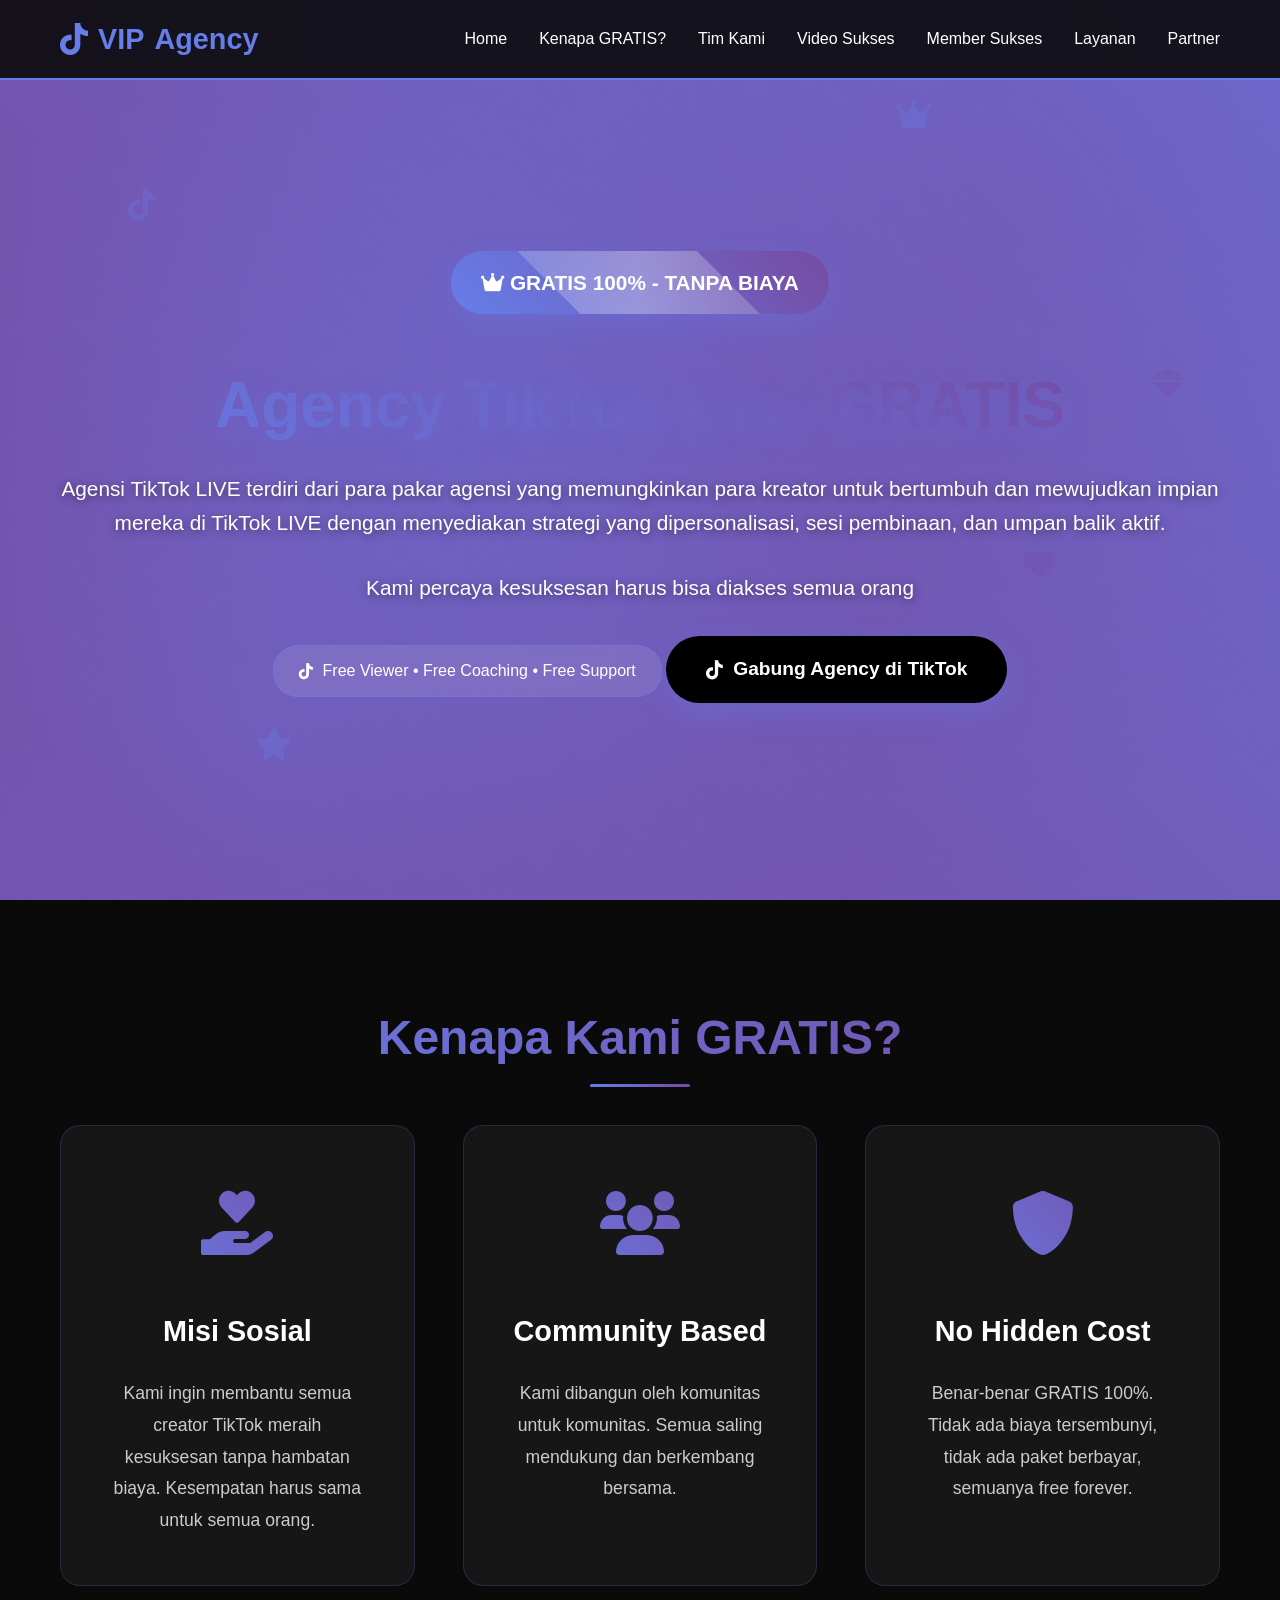
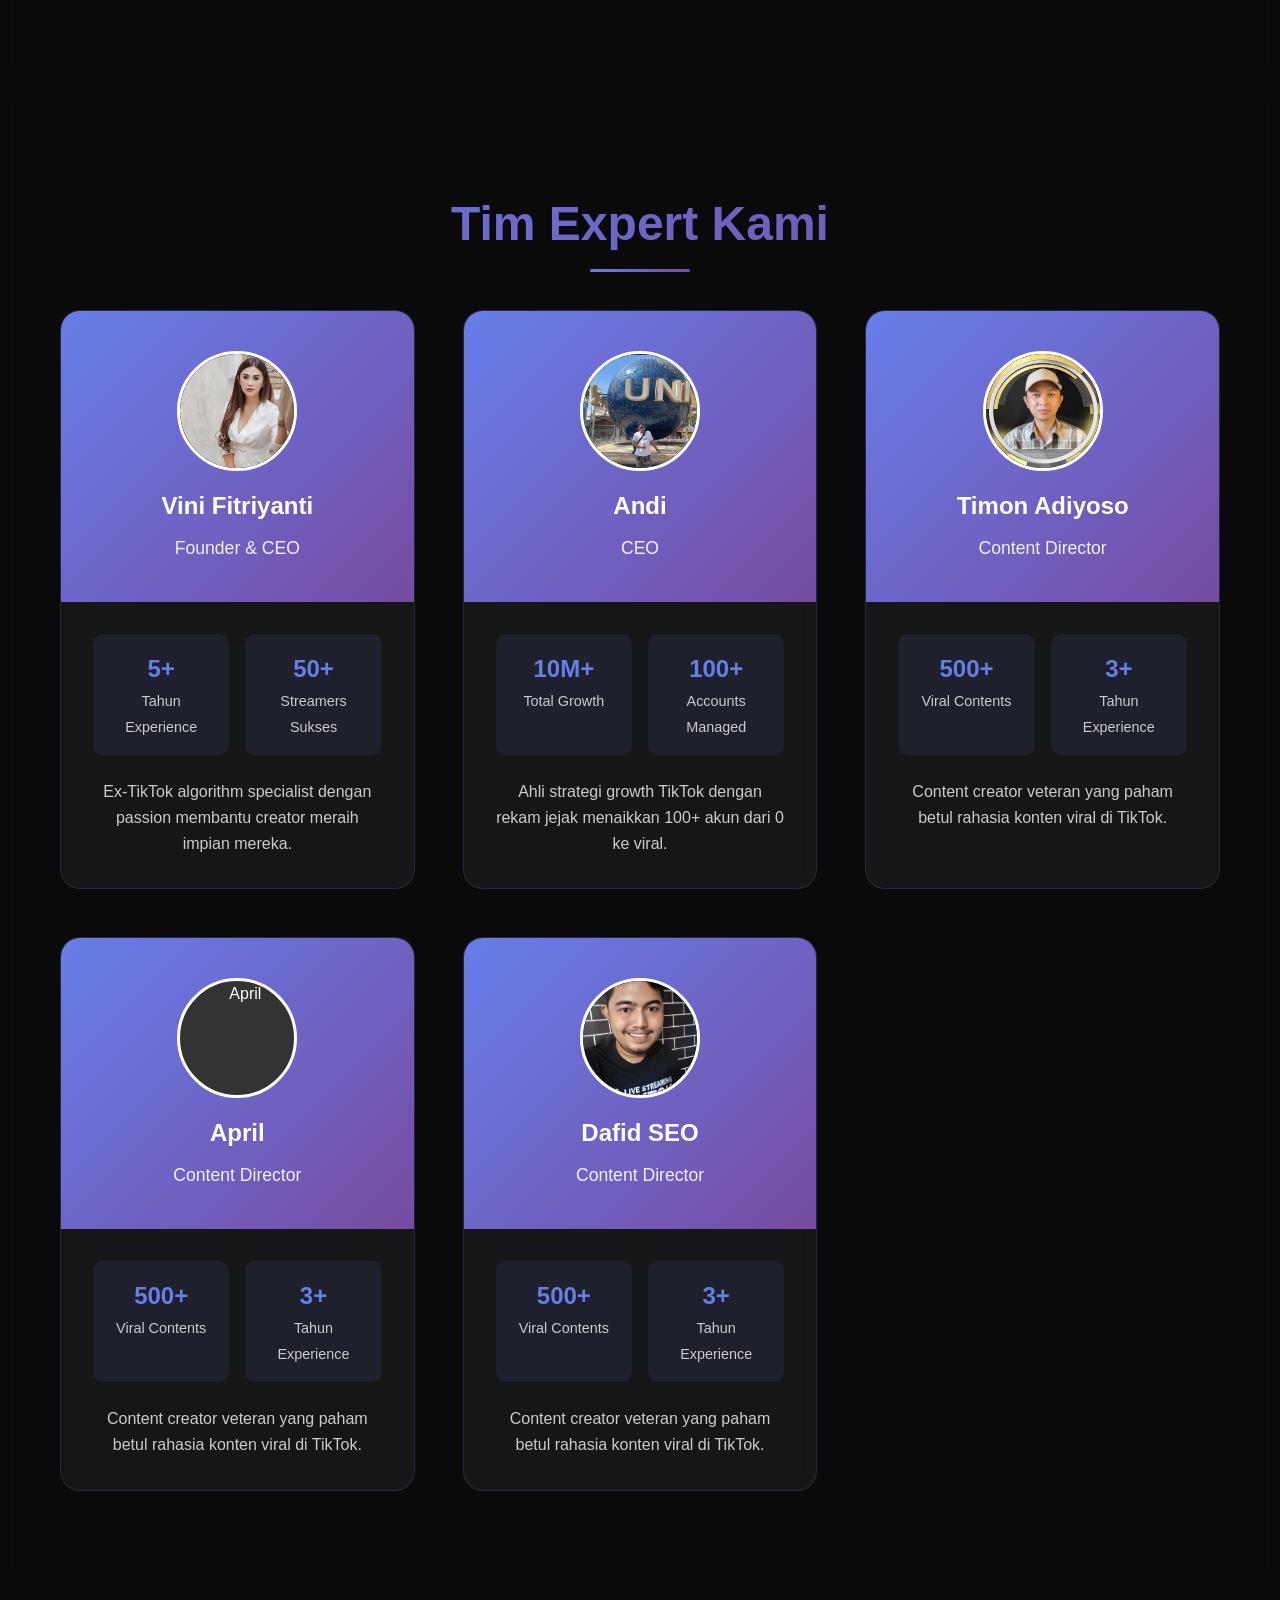
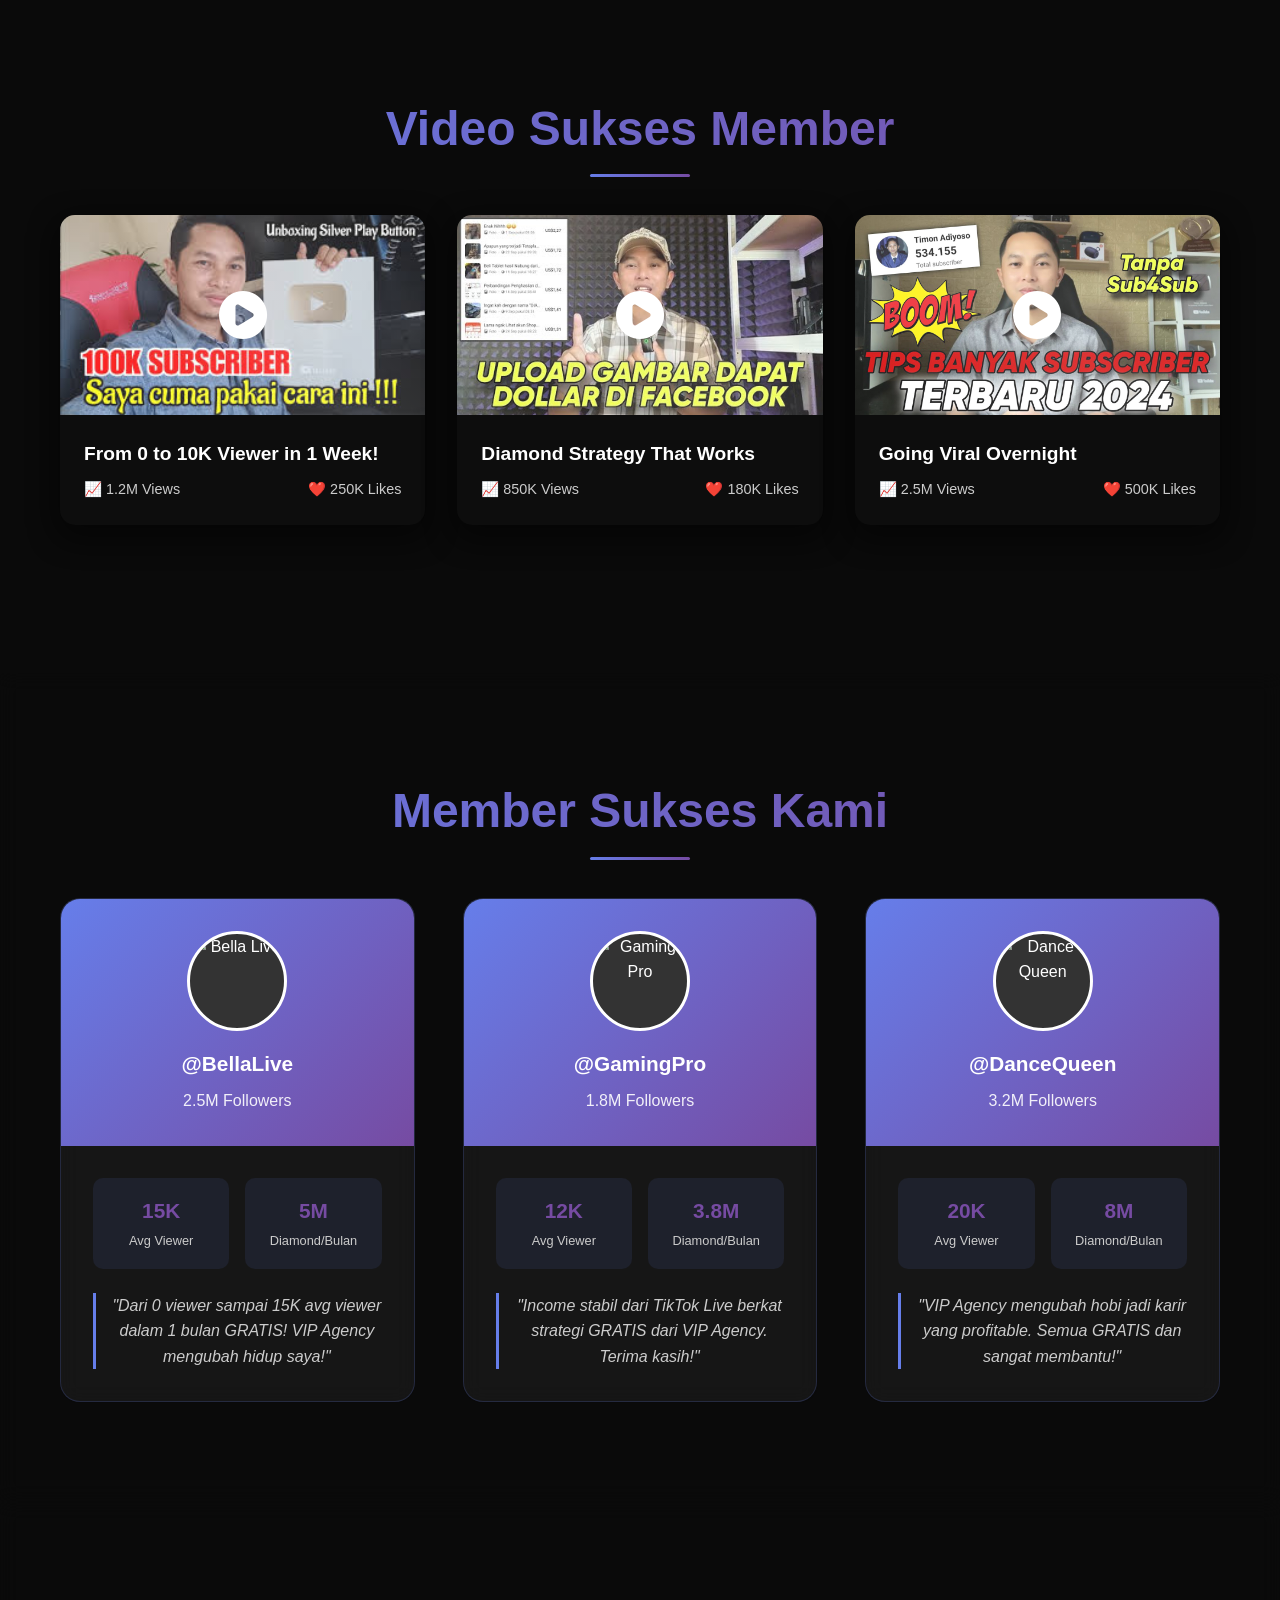
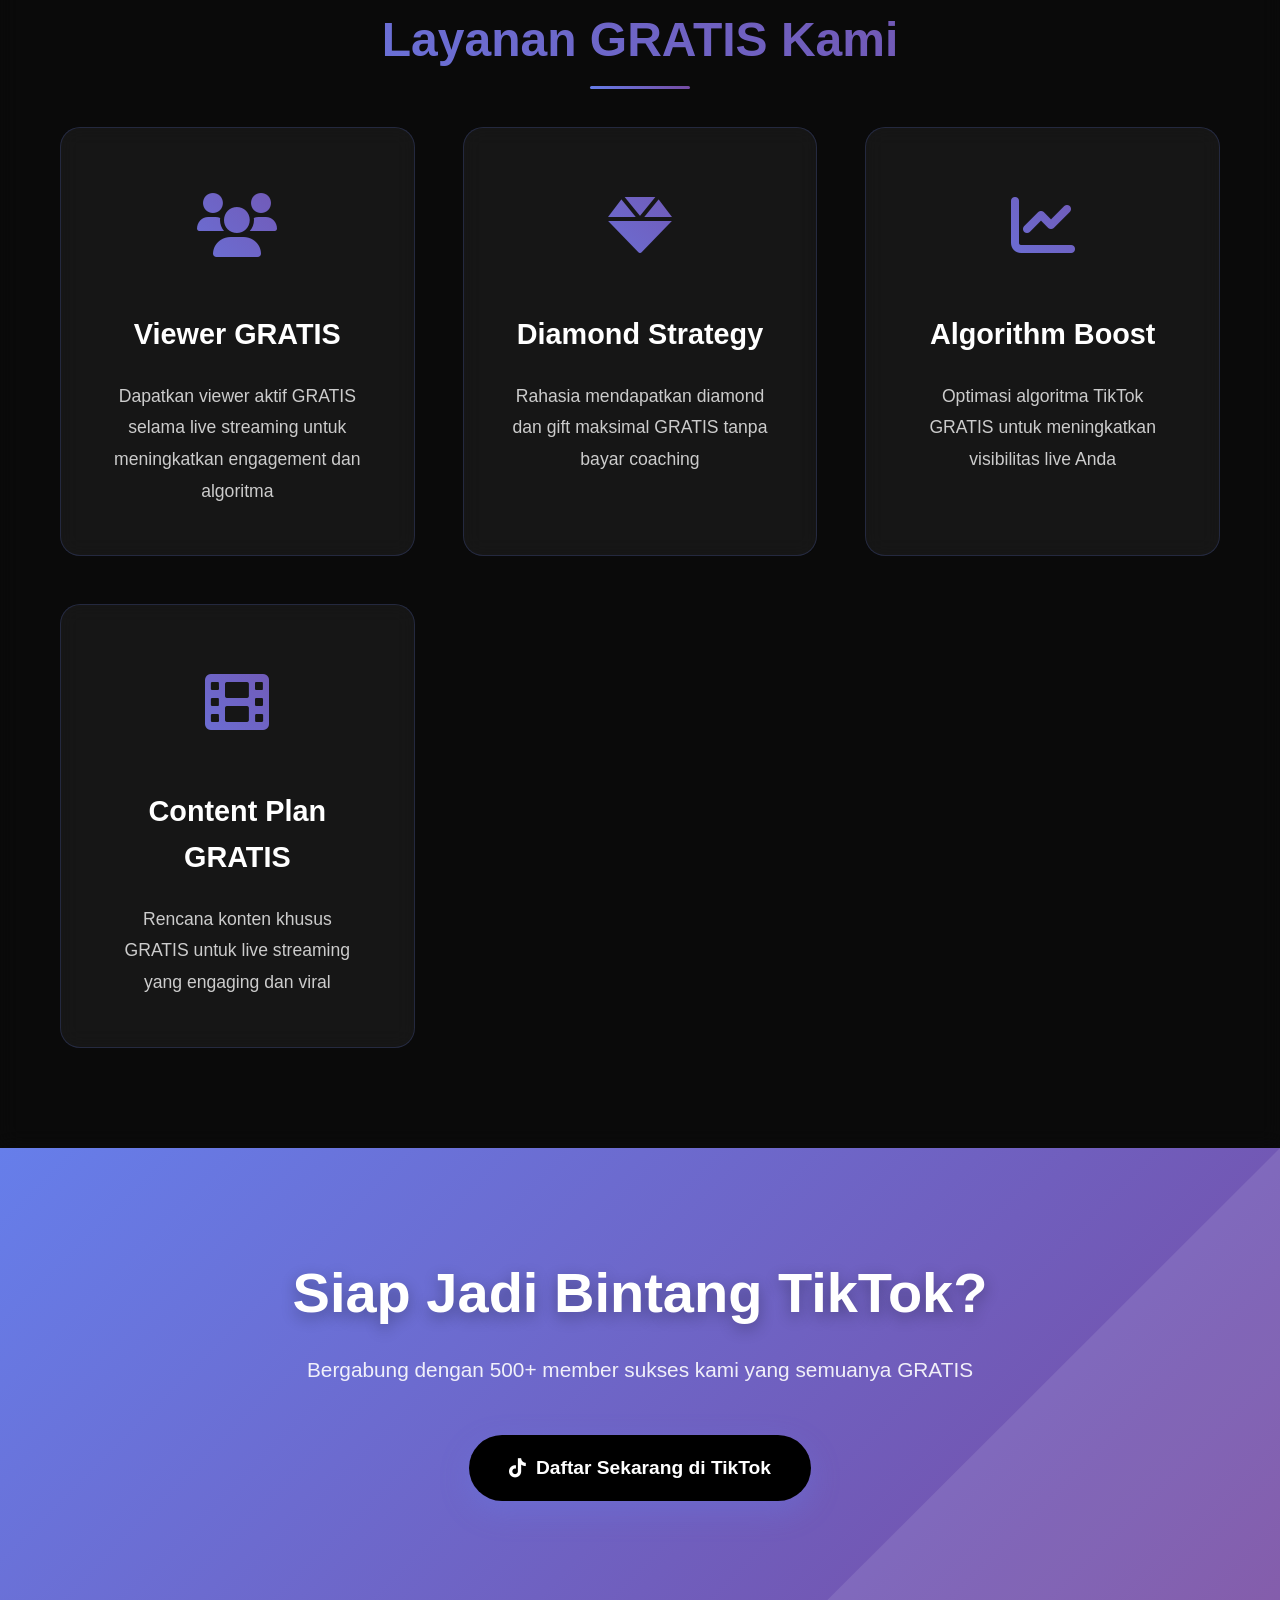
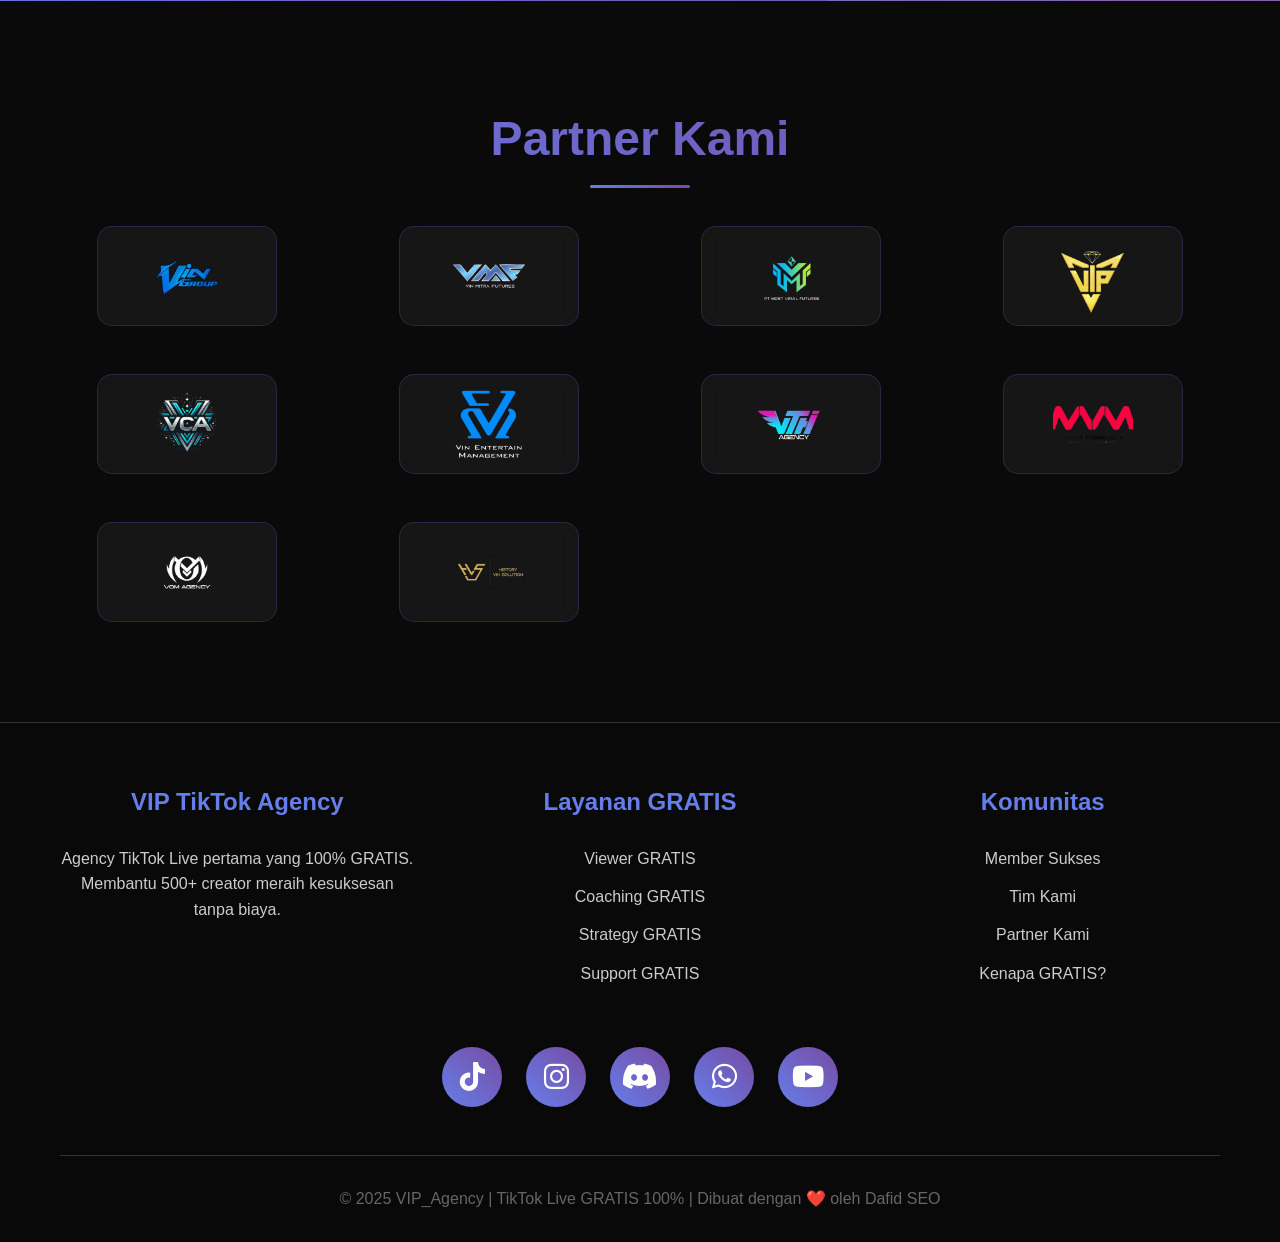
==== commit db8e3f31: "Add files via upload" ====
--- a/index.html
+++ b/index.html
@@ -233,7 +233,7 @@
             display: inline-flex;
             align-items: center;
             gap: 10px;
-            background: linear-gradient(45deg, #667eea, #764ba2);
+            background: linear-gradient(45deg, #000000, #000000);
             color: white;
             padding: 18px 40px;
             border-radius: 50px;
@@ -768,7 +768,7 @@
             opacity: 0.9;
         }
 
-        /* Partner Section - DIPINDAHKAN KE BAWAH */
+        /* Partner Section - DIPERBAIKI */
         .partners-section {
             background: rgba(10, 10, 10, 0.9);
             text-align: center;
@@ -802,16 +802,17 @@
             box-shadow: 0 15px 30px rgba(102, 126, 234, 0.2);
         }
 
+        /* PERBAIKAN UTAMA: Hapus filter yang membuat gambar putih */
         .partner-logo img {
             max-width: 100%;
-            max-height: 60px;
+            max-height: 80px;
             object-fit: contain;
-            filter: brightness(0) invert(1);
-            transition: filter 0.3s;
+            /* HAPUS FILTER INI: filter: brightness(0) invert(1); */
+            transition: all 0.3s;
         }
 
         .partner-logo:hover img {
-            filter: brightness(0) invert(1) drop-shadow(0 0 10px rgba(102, 126, 234, 0.5));
+            transform: scale(1.1);
         }
 
         /* Footer */
@@ -1065,7 +1066,9 @@
                     GRATIS 100% - TANPA BIAYA
                 </div>
                 <h1>Agency TikTok Live GRATIS</h1>
-                <p>Gabung agency TikTok Live pertama yang 100% GRATIS tanpa biaya pendaftaran, tanpa biaya bulanan, tanpa hidden cost!</p>
+                <p>Agensi TikTok LIVE terdiri dari para pakar agensi yang memungkinkan para kreator untuk bertumbuh dan mewujudkan impian mereka di TikTok LIVE dengan menyediakan strategi yang dipersonalisasi, sesi pembinaan, dan umpan balik aktif.
+
+                </p>
                 <p>Kami percaya kesuksesan harus bisa diakses semua orang</p>
                 <div class="tiktok-badge">
                     <i class="fab fa-tiktok"></i>
@@ -1073,7 +1076,7 @@
                 </div>
                 <a href="https://www.tiktok.com/t/ZMhhYfPCA/" class="cta-button" target="_blank">
                     <i class="fab fa-tiktok"></i>
-                    Daftar Gratis di TikTok
+                    Gabung Agency di TikTok
                 </a>
             </div>
         </div>
@@ -1245,7 +1248,7 @@
             <h2 class="section-title">Video Sukses Member</h2>
             <div class="videos-grid">
                 <div class="video-container">
-                    <div class="video-placeholder" style="background: url('https://images.unsplash.com/photo-1611162617474-5b21e879e113?w=400&h=300&fit=crop') center/cover;">
+                    <div class="video-placeholder" style="background: url('images/download.jpg') center/cover;">
                         <i class="fas fa-play-circle"></i>
                     </div>
                     <div class="video-info">
@@ -1257,7 +1260,7 @@
                     </div>
                 </div>
                 <div class="video-container">
-                    <div class="video-placeholder" style="background: url('https://images.unsplash.com/photo-1611162616305-c69b3fa7fbe0?w=400&h=300&fit=crop') center/cover;">
+                    <div class="video-placeholder" style="background: url('images/2.jpg') center/cover;">
                         <i class="fas fa-play-circle"></i>
                     </div>
                     <div class="video-info">
@@ -1269,7 +1272,7 @@
                     </div>
                 </div>
                 <div class="video-container">
-                    <div class="video-placeholder" style="background: url('https://images.unsplash.com/photo-1551818255-e6e10975bc17?w=400&h=300&fit=crop') center/cover;">
+                    <div class="video-placeholder" style="background: url('images/3.jpg') center/cover;">
                         <i class="fas fa-play-circle"></i>
                     </div>
                     <div class="video-info">
@@ -1423,7 +1426,7 @@
         </div>
     </section>
 
-    <!-- Partner Section - DIPINDAHKAN KE PALING BAWAH -->
+    <!-- Partner Section - DIPERBAIKI -->
     <section class="section partners-section" id="partners">
         <div class="container">
             <h2 class="section-title">Partner Kami</h2>
@@ -1431,19 +1434,19 @@
                 <!-- VINS Group -->
                 <div class="partner-logo">
                     <!-- Ganti dengan logo VINS Group -->
-                    <img src="images/vip.png" alt="VINS Group">
+                    <img src="images/vin.png" alt="VINS Group">
                 </div>
                 
                 <!-- Partner 1 -->
                 <div class="partner-logo">
                     <!-- Ganti dengan logo partner 1 -->
-                    <img src="images/vip.png" alt="Partner 1">
+                    <img src="images/vmf.png" alt="Partner 1">
                 </div>
                 
                 <!-- Partner 2 -->
                 <div class="partner-logo">
                     <!-- Ganti dengan logo partner 2 -->
-                    <img src="images/vip.png" alt="Partner 2">
+                    <img src="images/mvf.png" alt="Partner 2">
                 </div>
                 
                 <!-- Partner 3 -->
@@ -1455,25 +1458,37 @@
                 <!-- Partner 4 -->
                 <div class="partner-logo">
                     <!-- Ganti dengan logo partner 4 -->
-                    <img src="images/vip.png" alt="Partner 4">
+                    <img src="images/vca.png" alt="Partner 4">
                 </div>
                 
                 <!-- Partner 5 -->
                 <div class="partner-logo">
                     <!-- Ganti dengan logo partner 5 -->
-                    <img src="images/vip.png" alt="Partner 5">
+                    <img src="images/vem.png" alt="Partner 5">
                 </div>
                 
                 <!-- Partner 6 -->
                 <div class="partner-logo">
                     <!-- Ganti dengan logo partner 6 -->
-                    <img src="images/vip.png" alt="Partner 6">
+                    <img src="images/vthi.png" alt="Partner 6">
                 </div>
 
                 <!-- Partner 7 -->
                 <div class="partner-logo">
                     <!-- Ganti dengan logo partner 7 -->
-                    <img src="images/vip.png" alt="Partner 7">
+                    <img src="images/mvm.png" alt="Partner 7">
+                </div>
+
+                <!-- Partner 8 -->
+                <div class="partner-logo">
+                    <!-- Ganti dengan logo partner 8 -->
+                    <img src="images/vom.png" alt="Partner 8">
+                </div>
+
+                <!-- Partner 9 -->
+                <div class="partner-logo">
+                    <!-- Ganti dengan logo partner 9 -->
+                    <img src="images/hvs.png" alt="Partner 9">
                 </div>
             </div>
         </div>
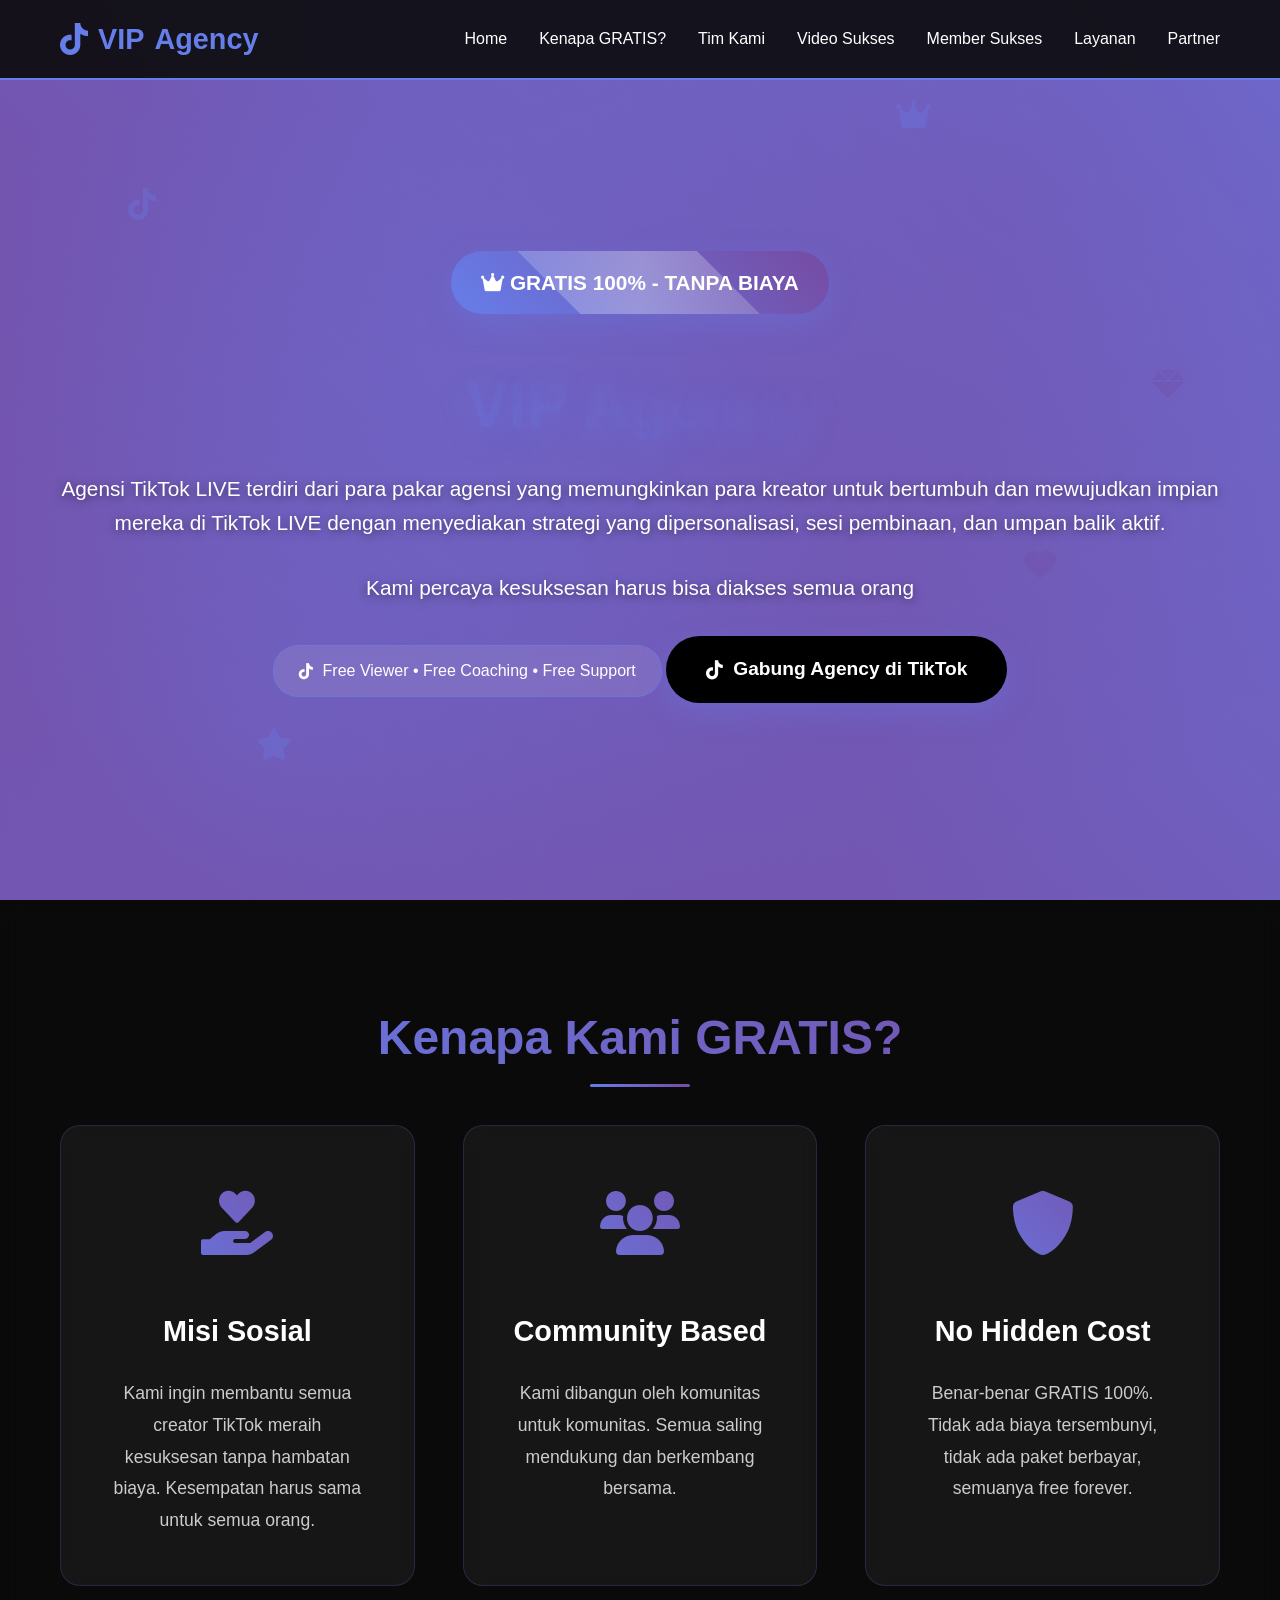
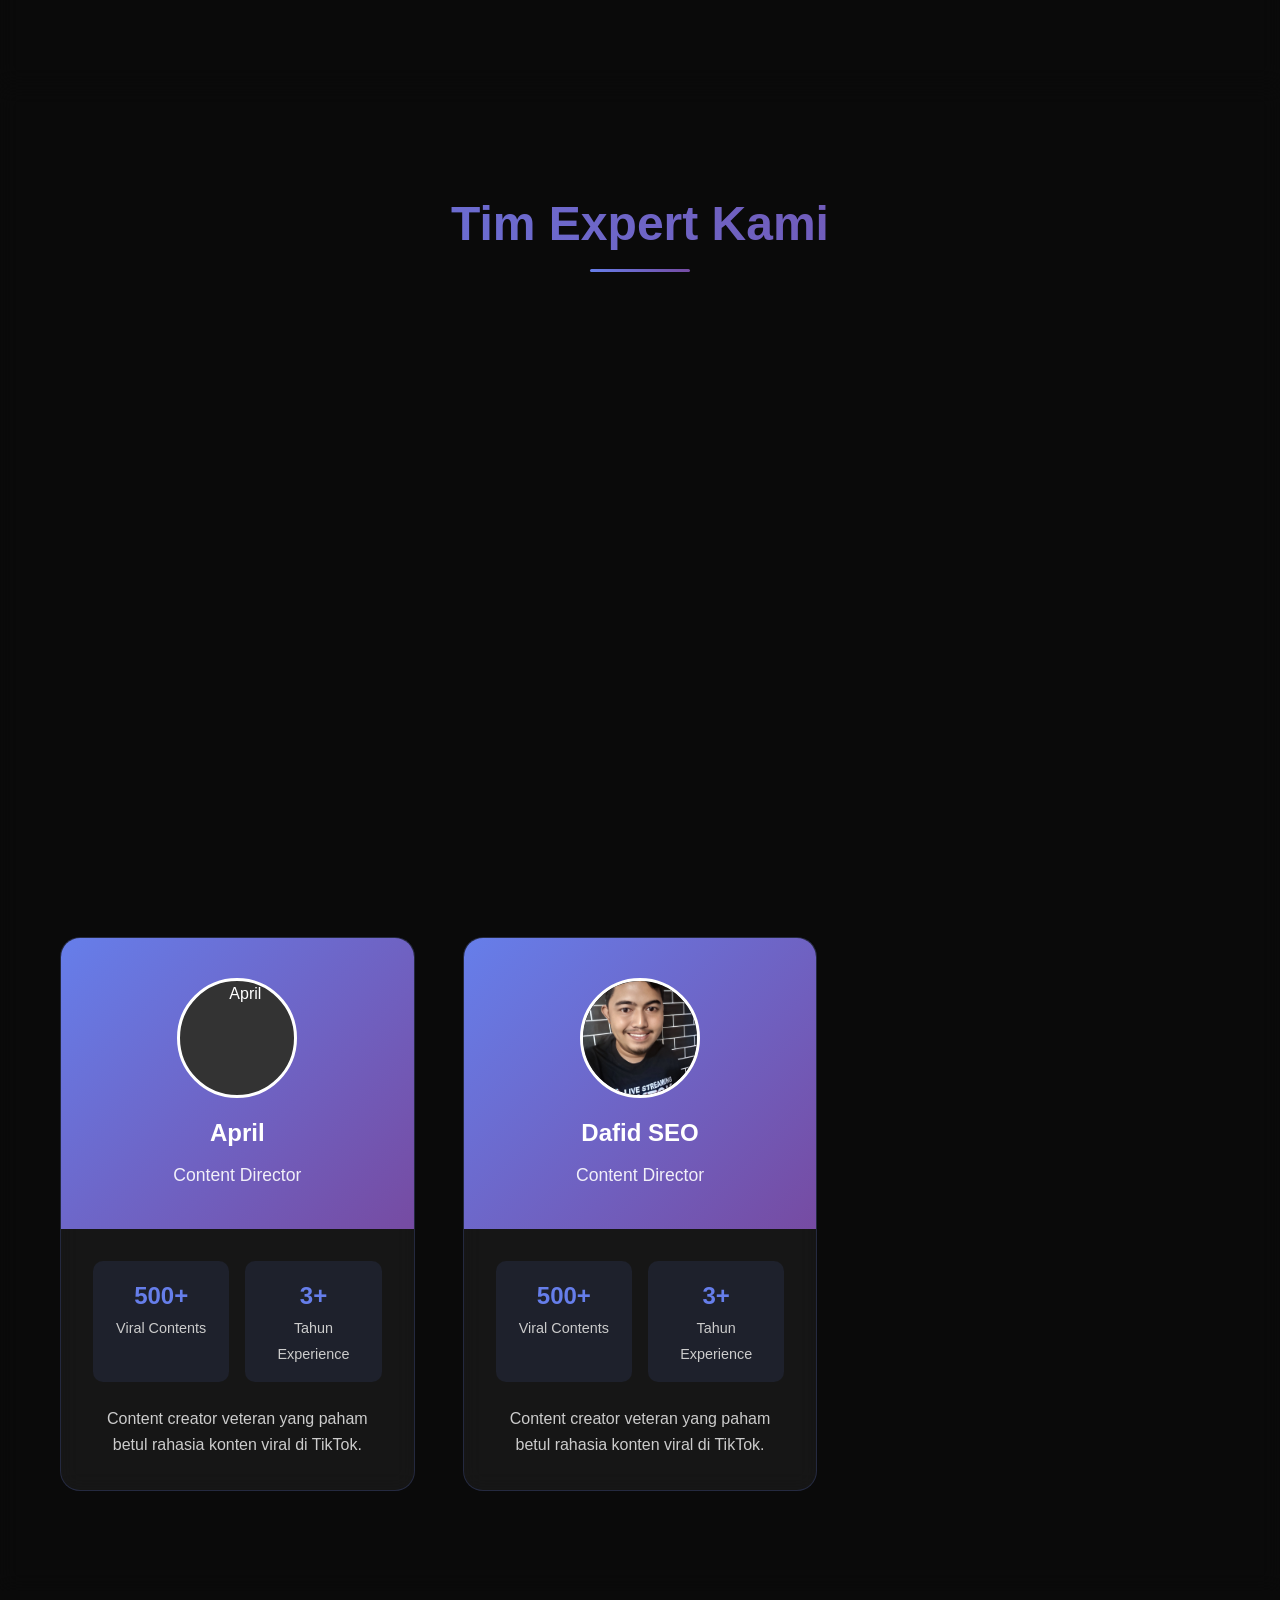
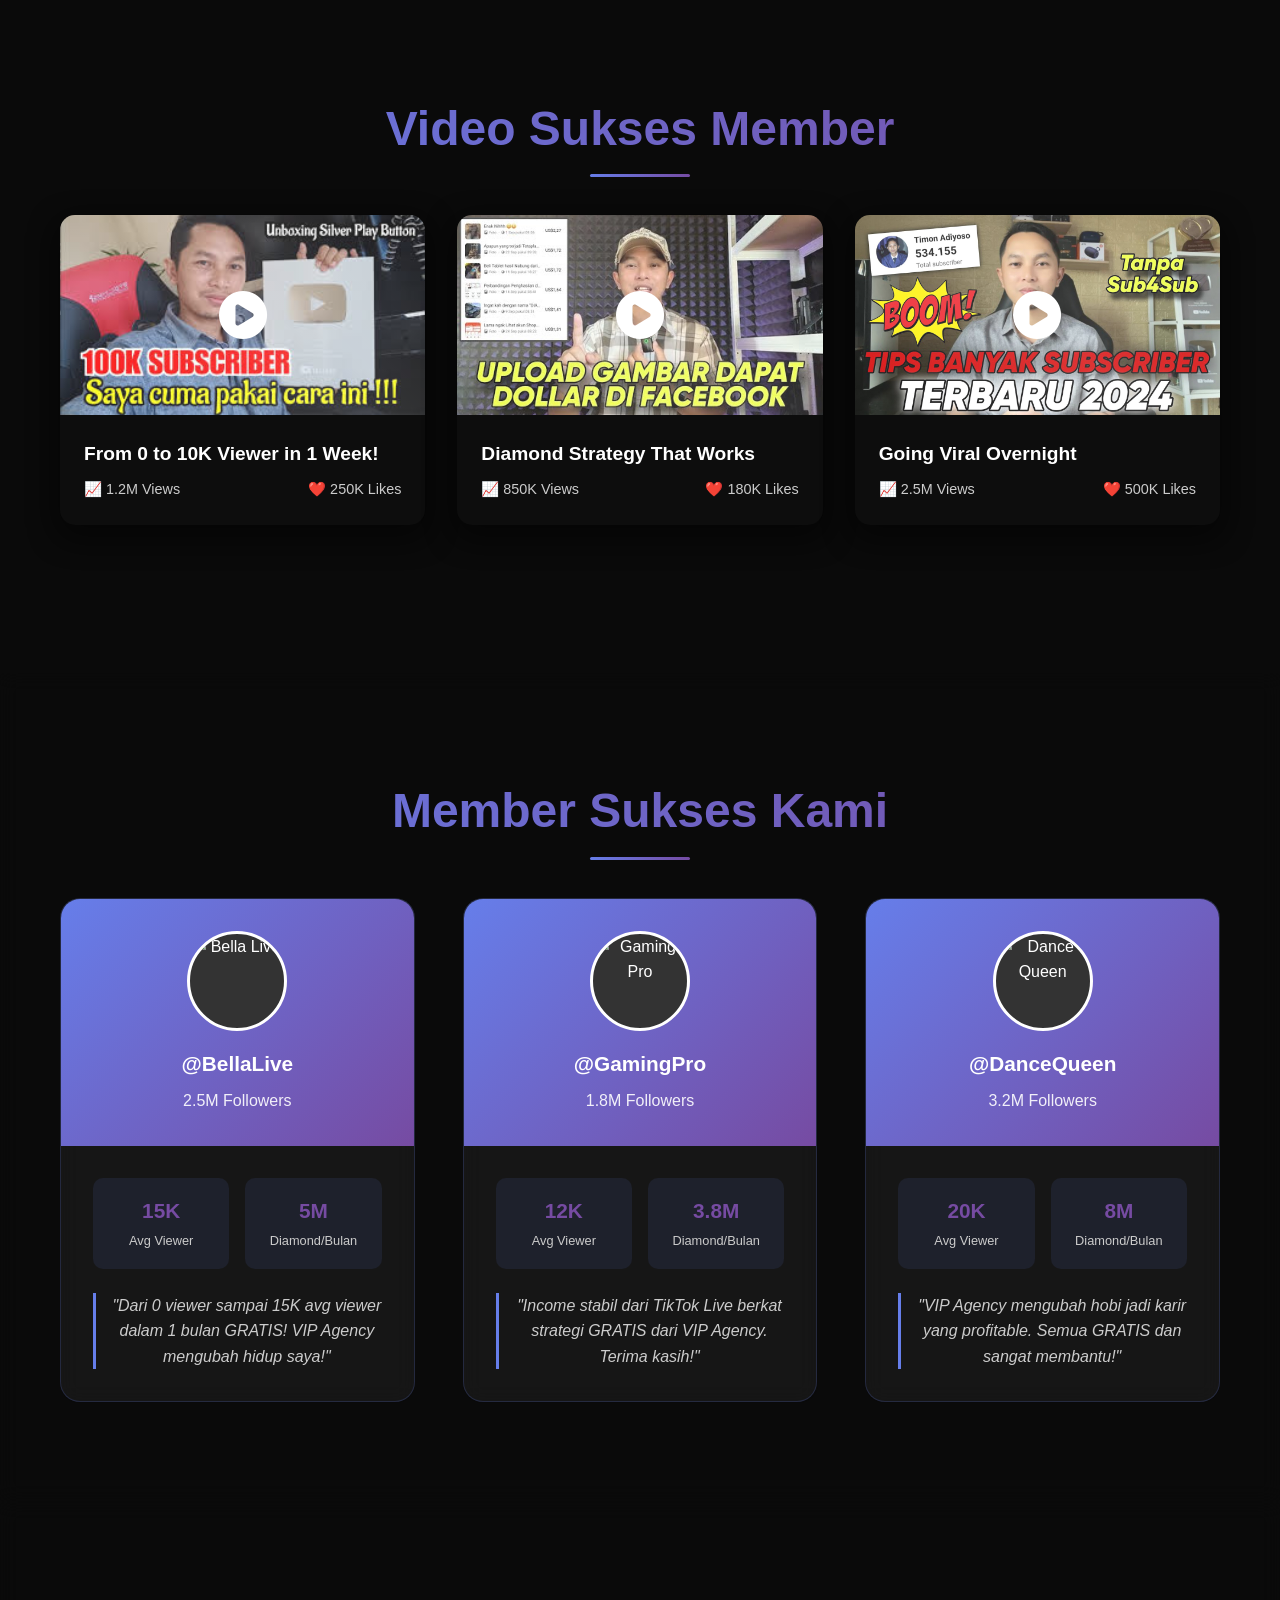
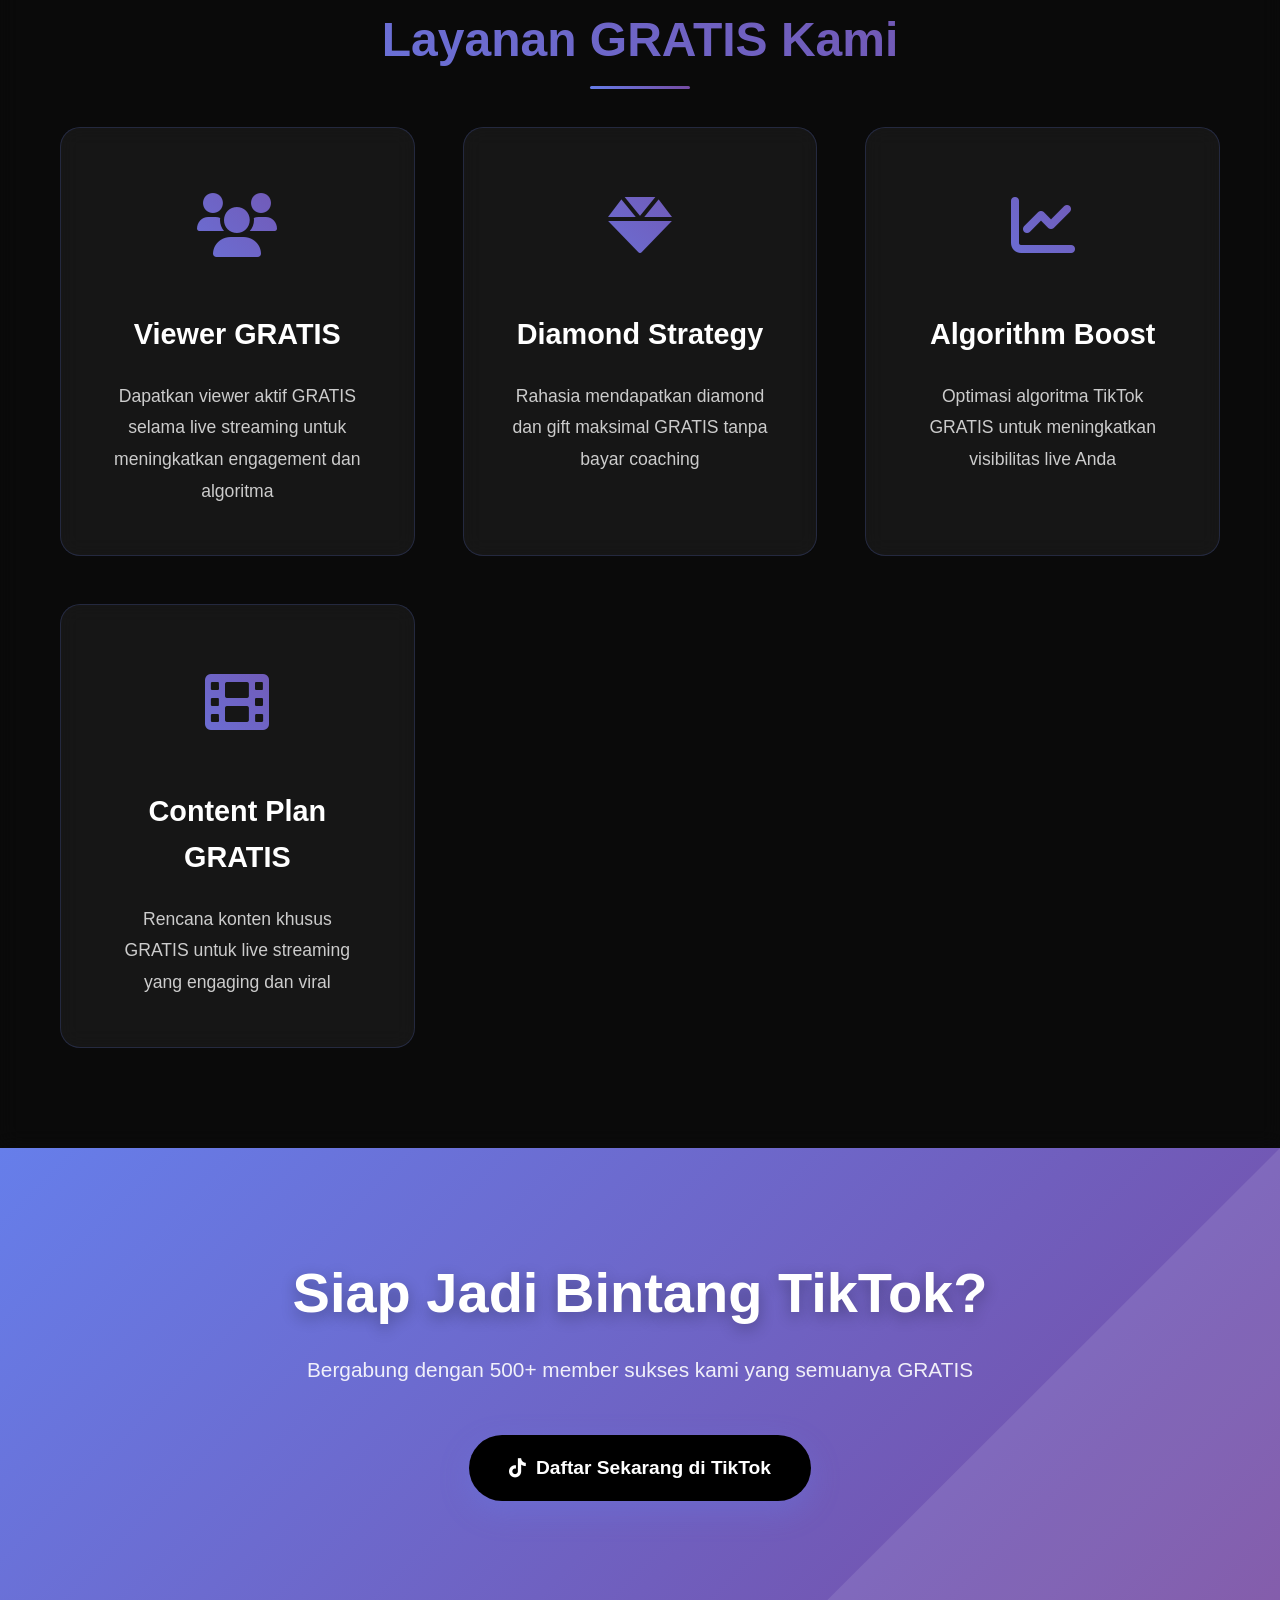
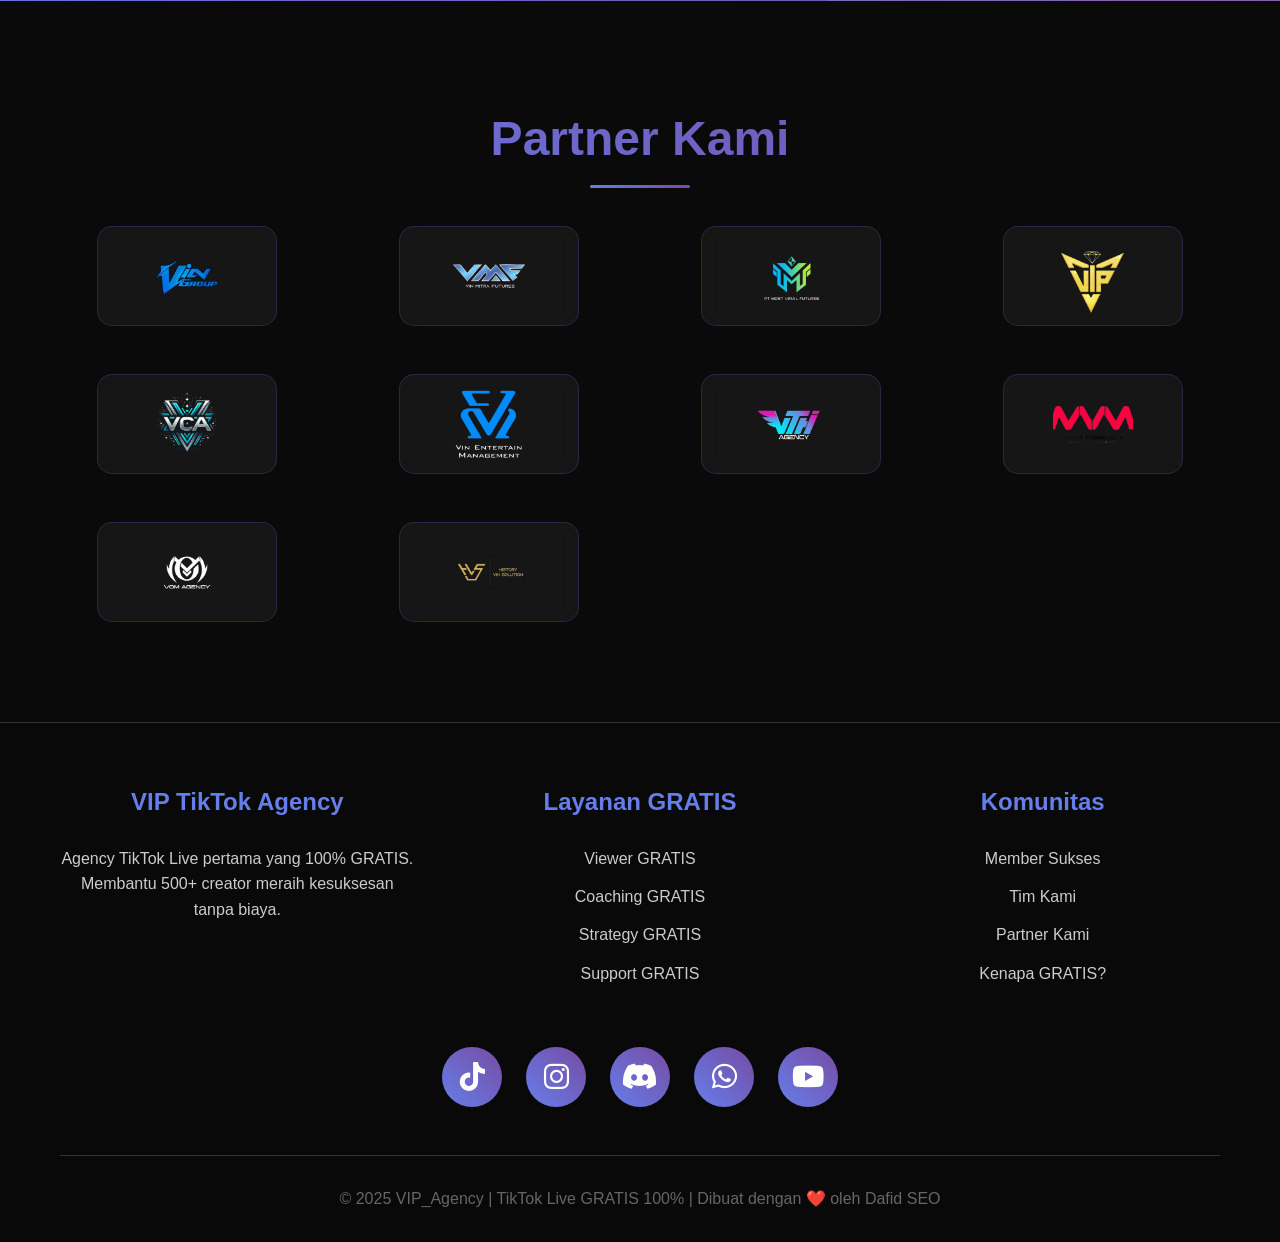
==== commit 68a9fb23: "Add files via upload" ====
--- a/index.html
+++ b/index.html
@@ -1065,7 +1065,7 @@
                     <i class="fas fa-crown"></i>
                     GRATIS 100% - TANPA BIAYA
                 </div>
-                <h1>Agency TikTok Live GRATIS</h1>
+                <h1>VIP Agency</h1>
                 <p>Agensi TikTok LIVE terdiri dari para pakar agensi yang memungkinkan para kreator untuk bertumbuh dan mewujudkan impian mereka di TikTok LIVE dengan menyediakan strategi yang dipersonalisasi, sesi pembinaan, dan umpan balik aktif.
 
                 </p>
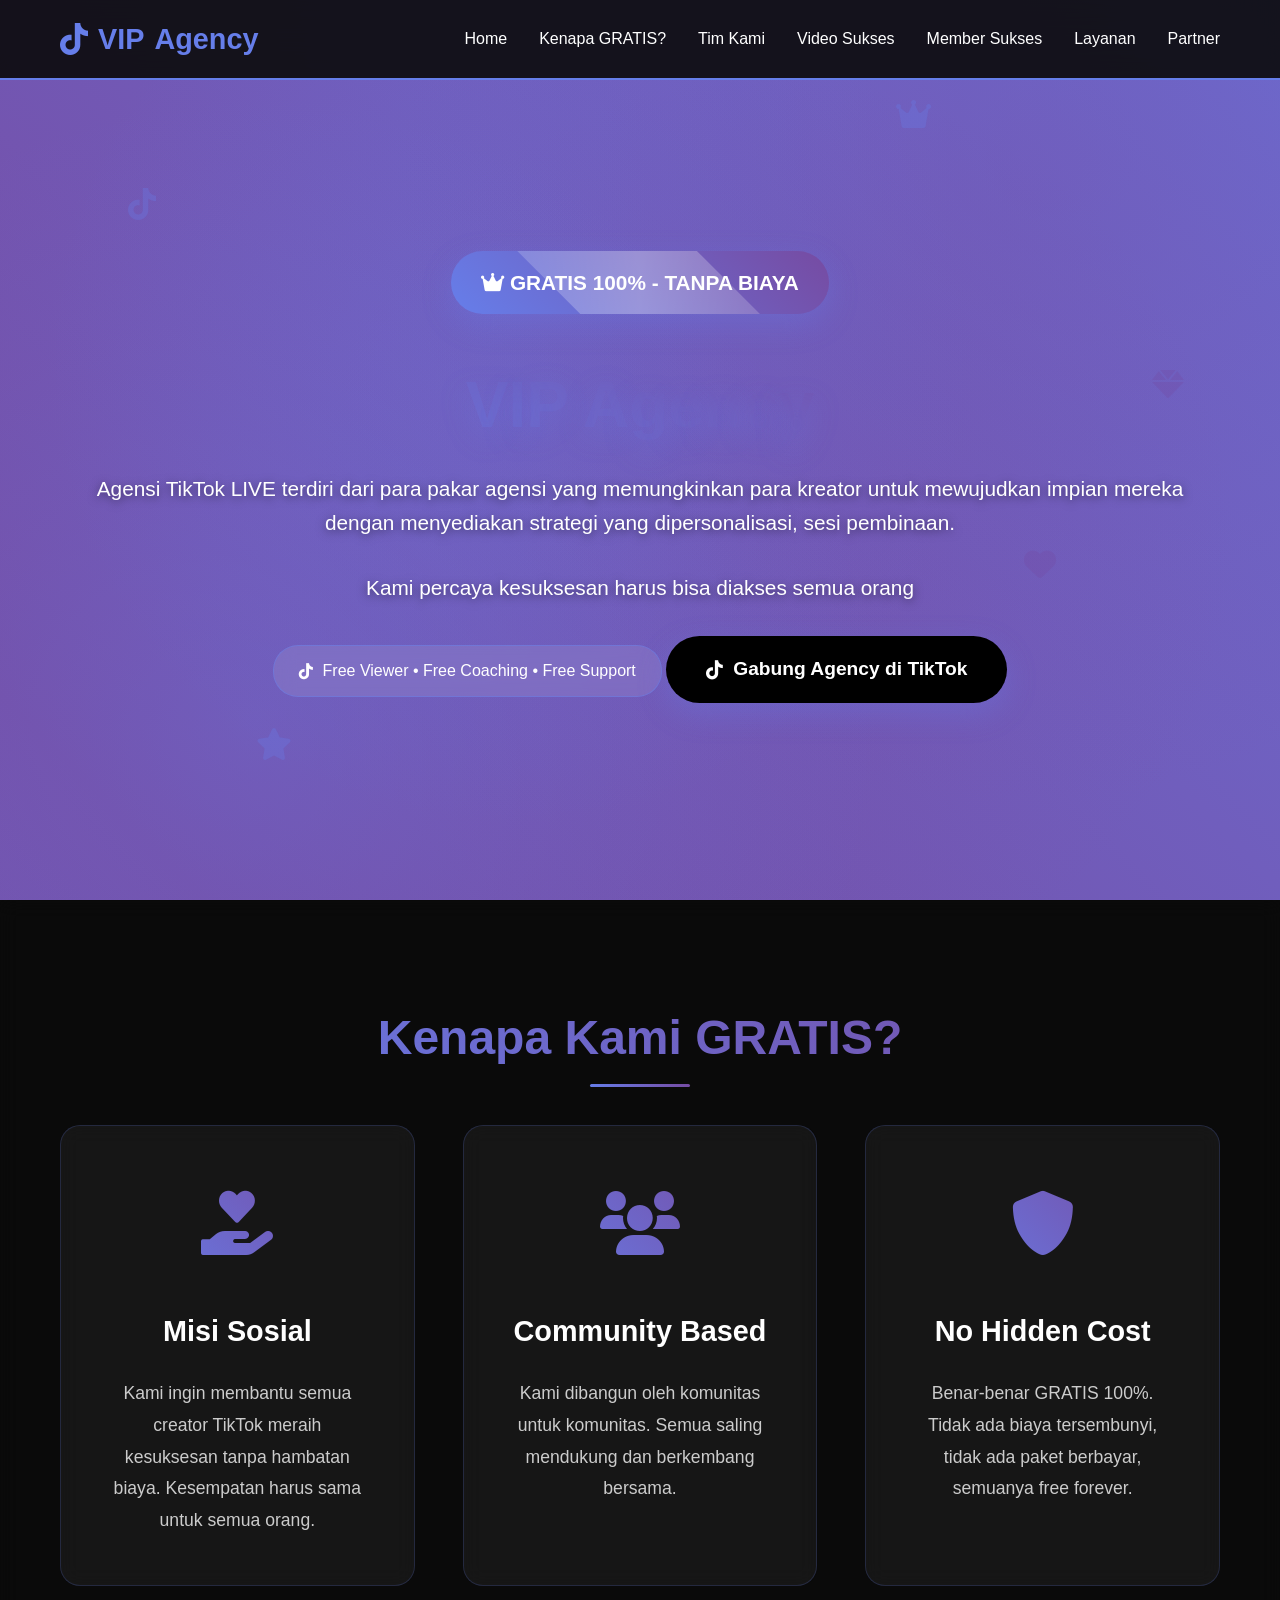
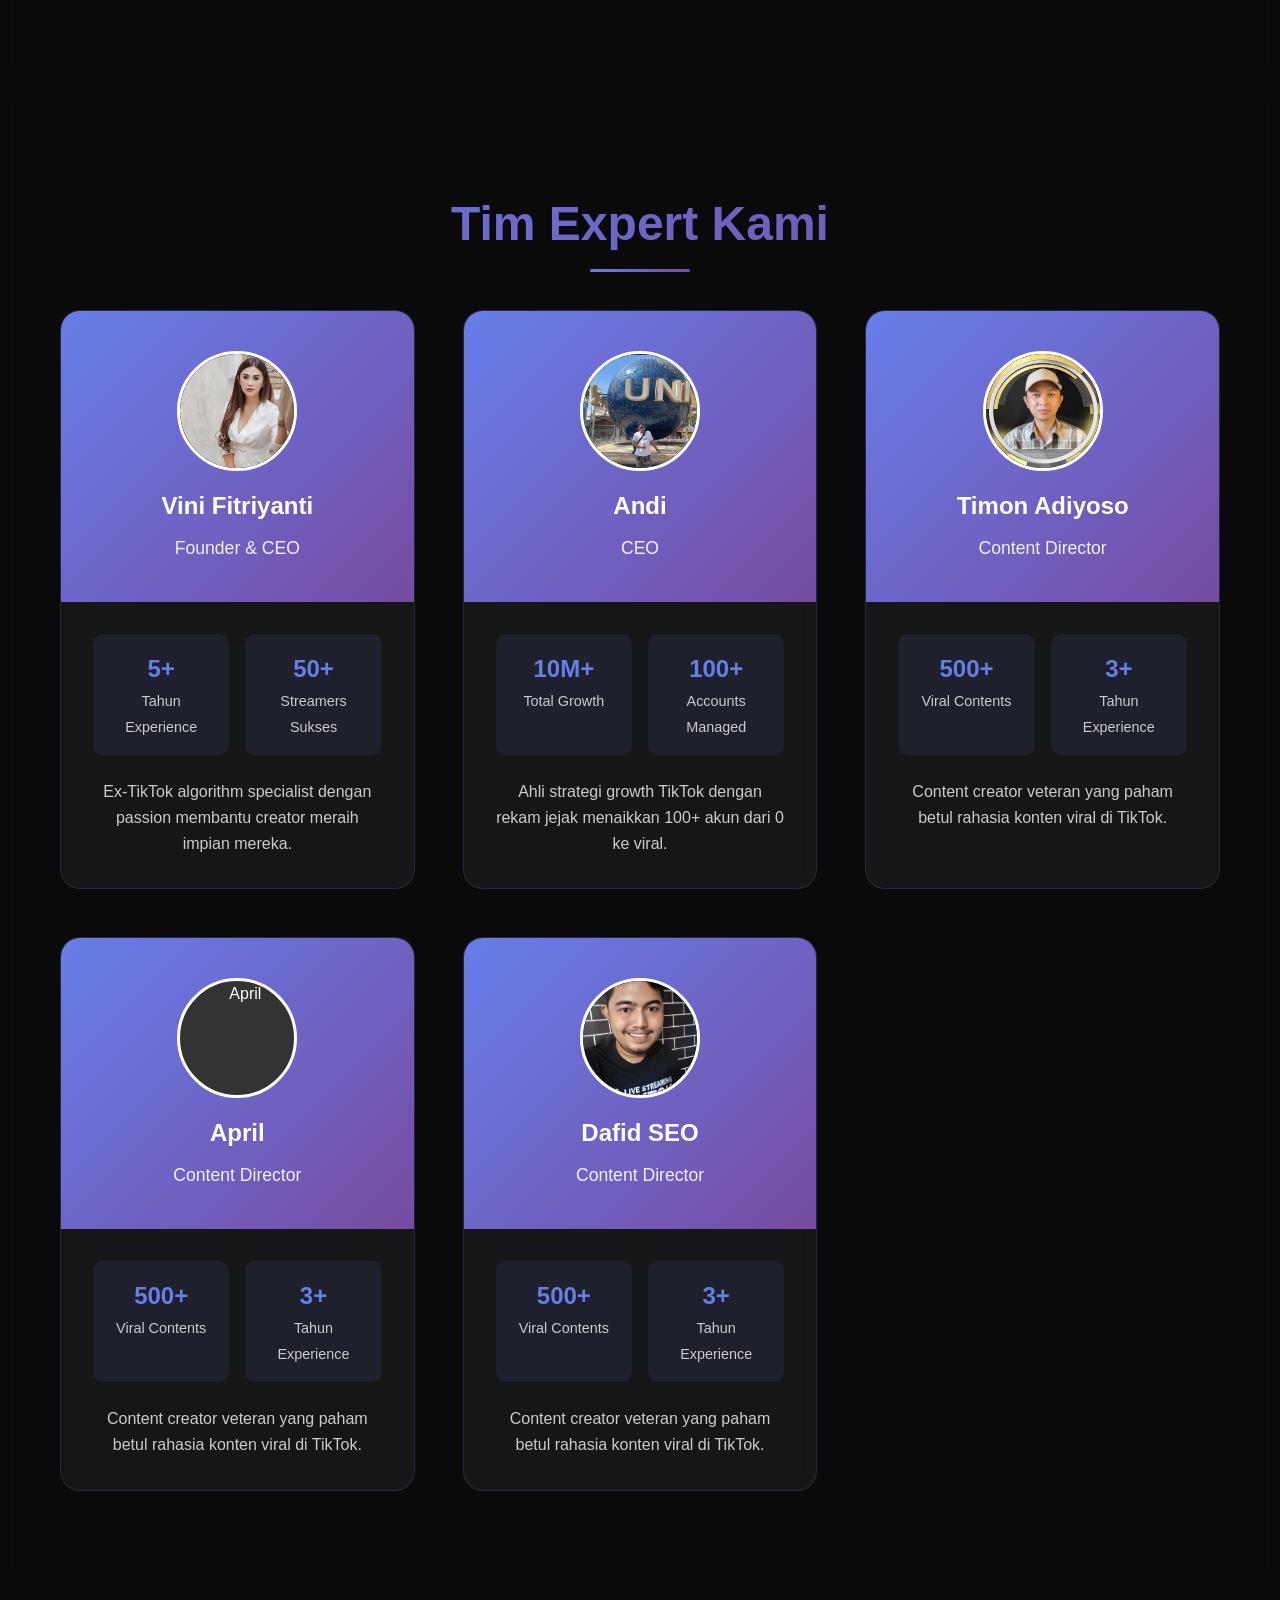
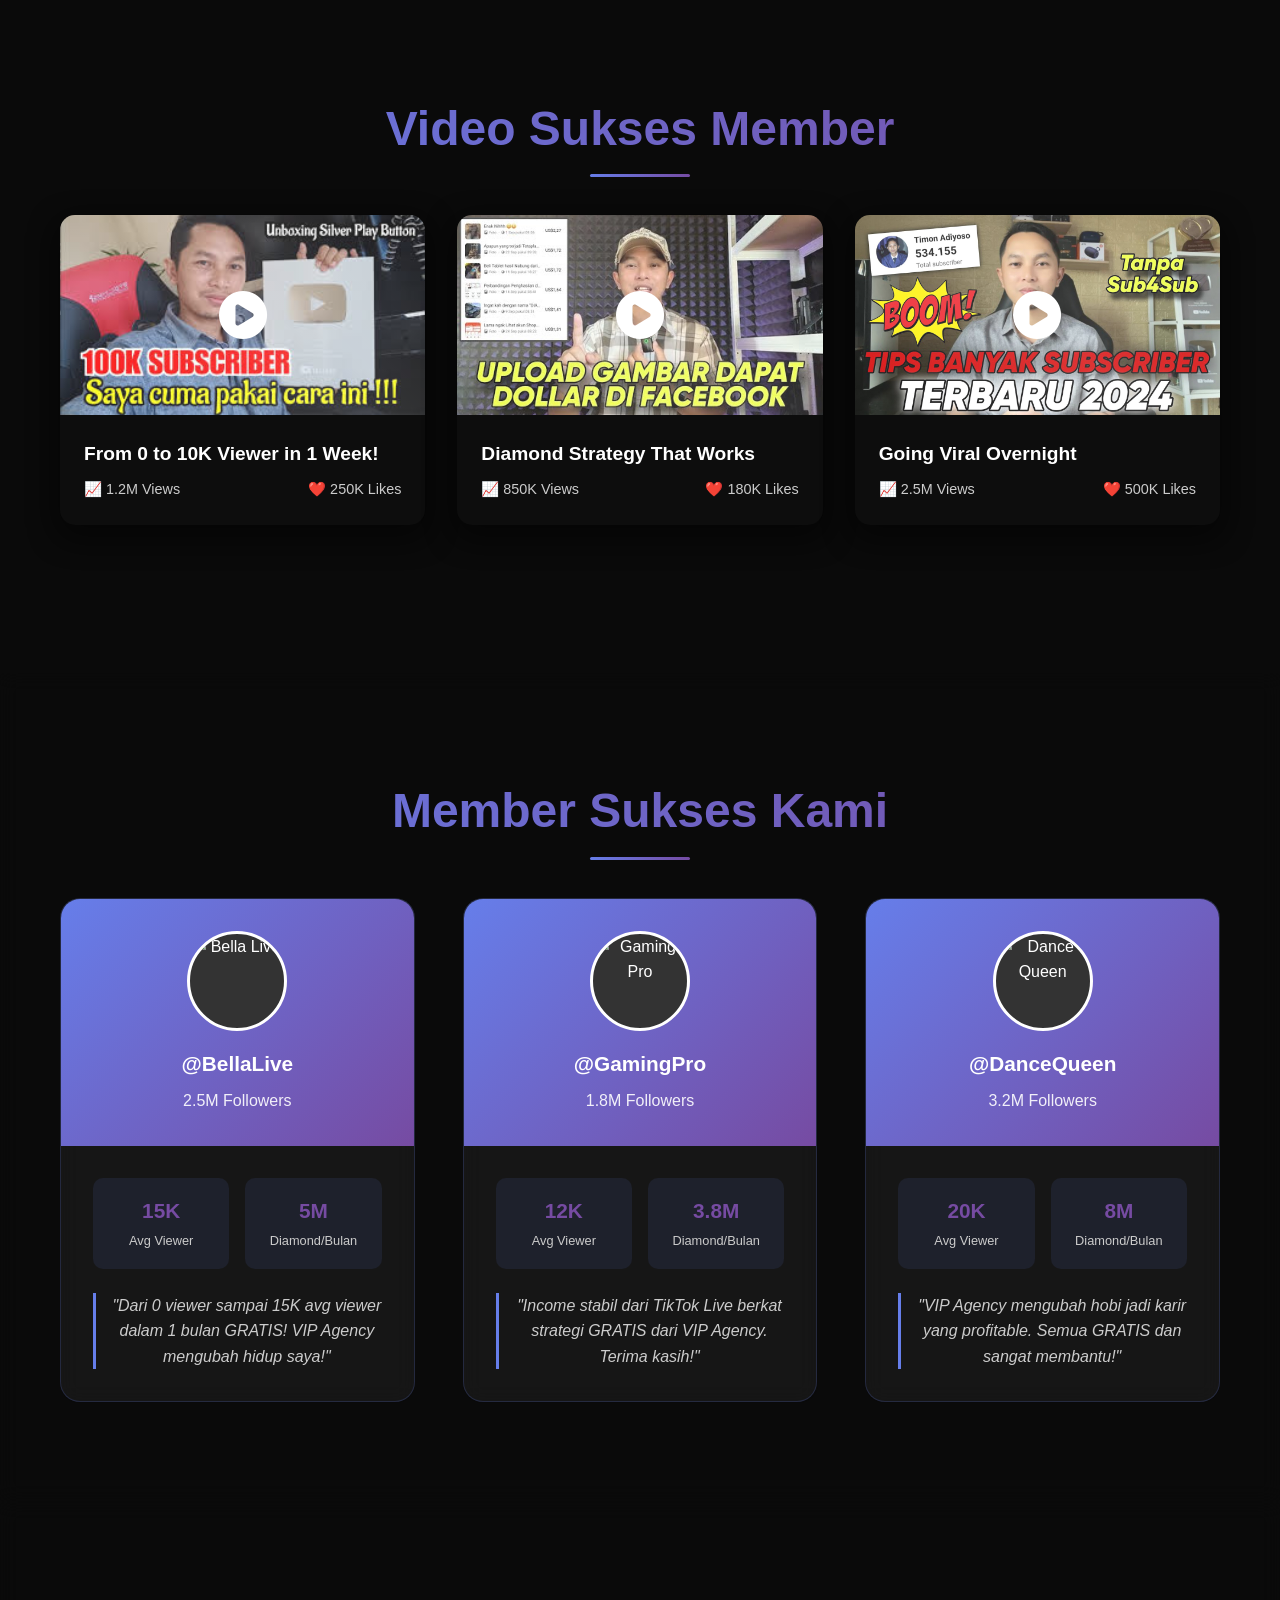
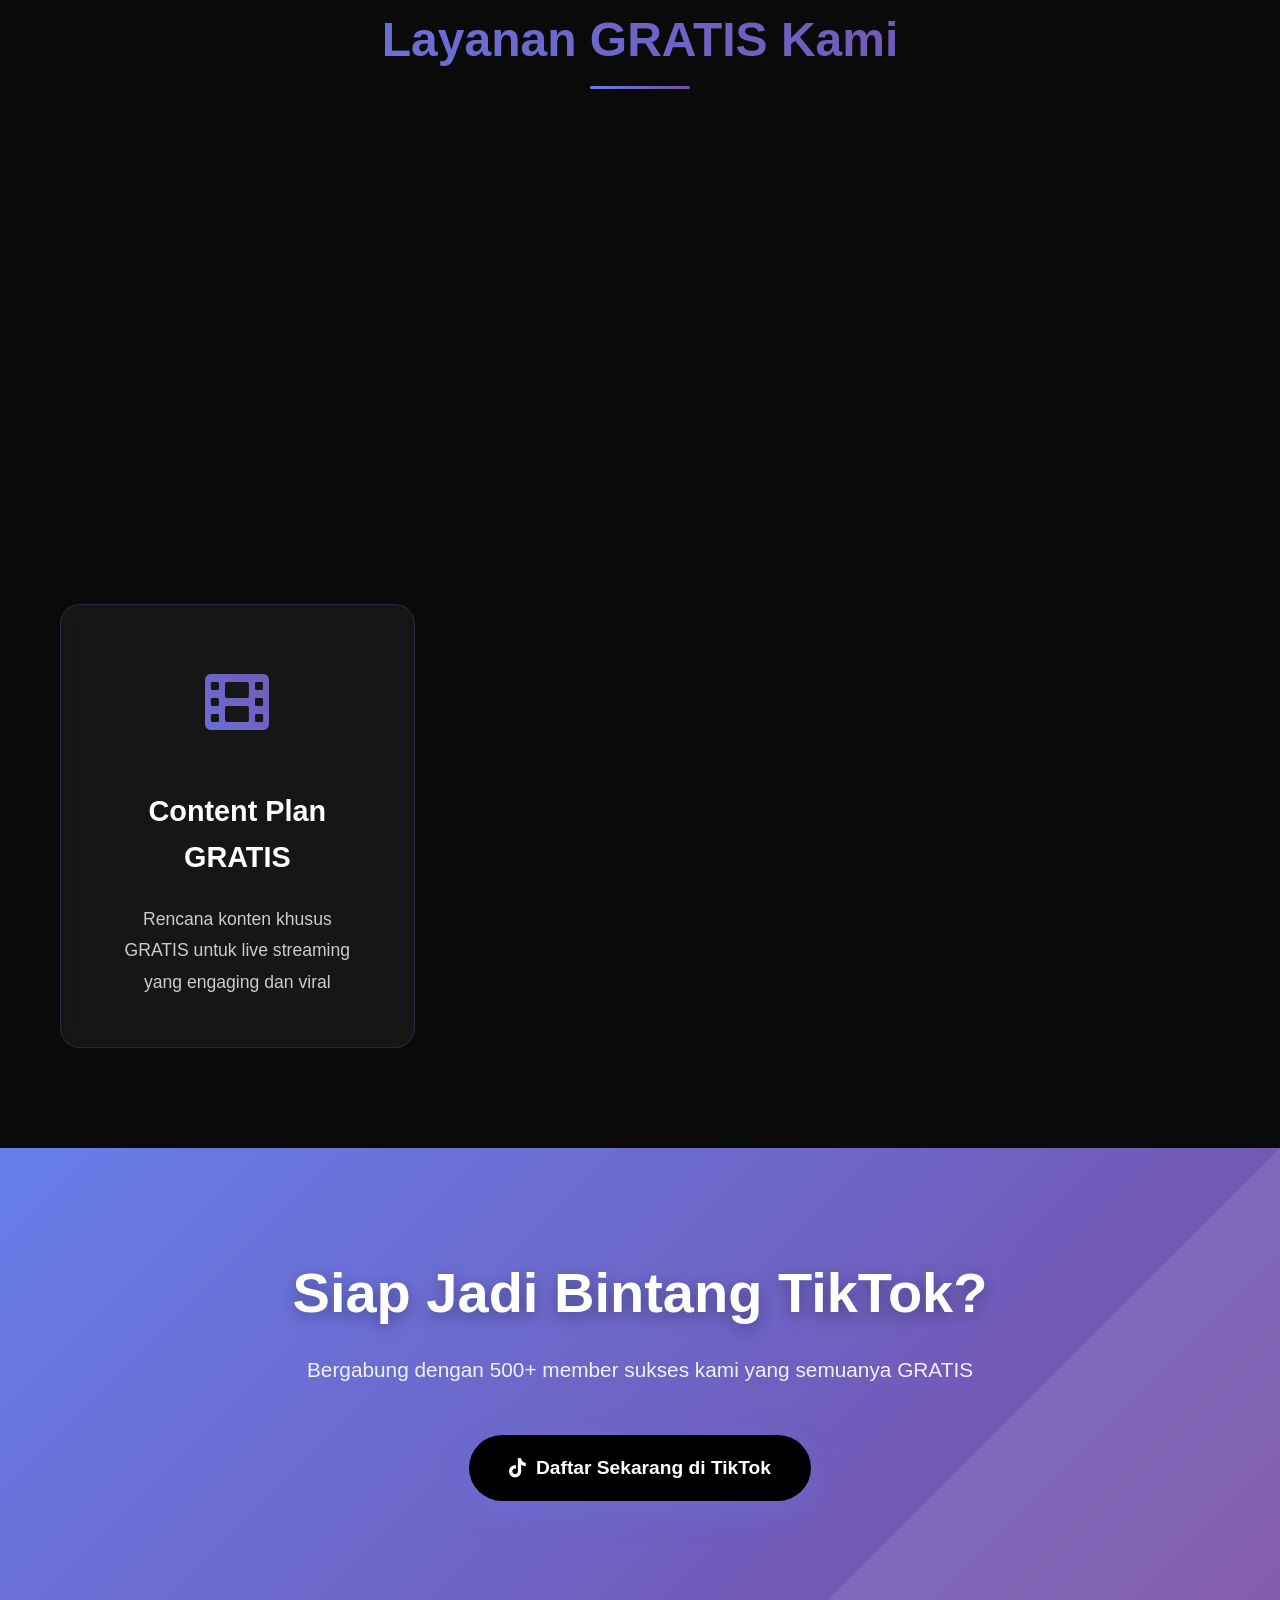
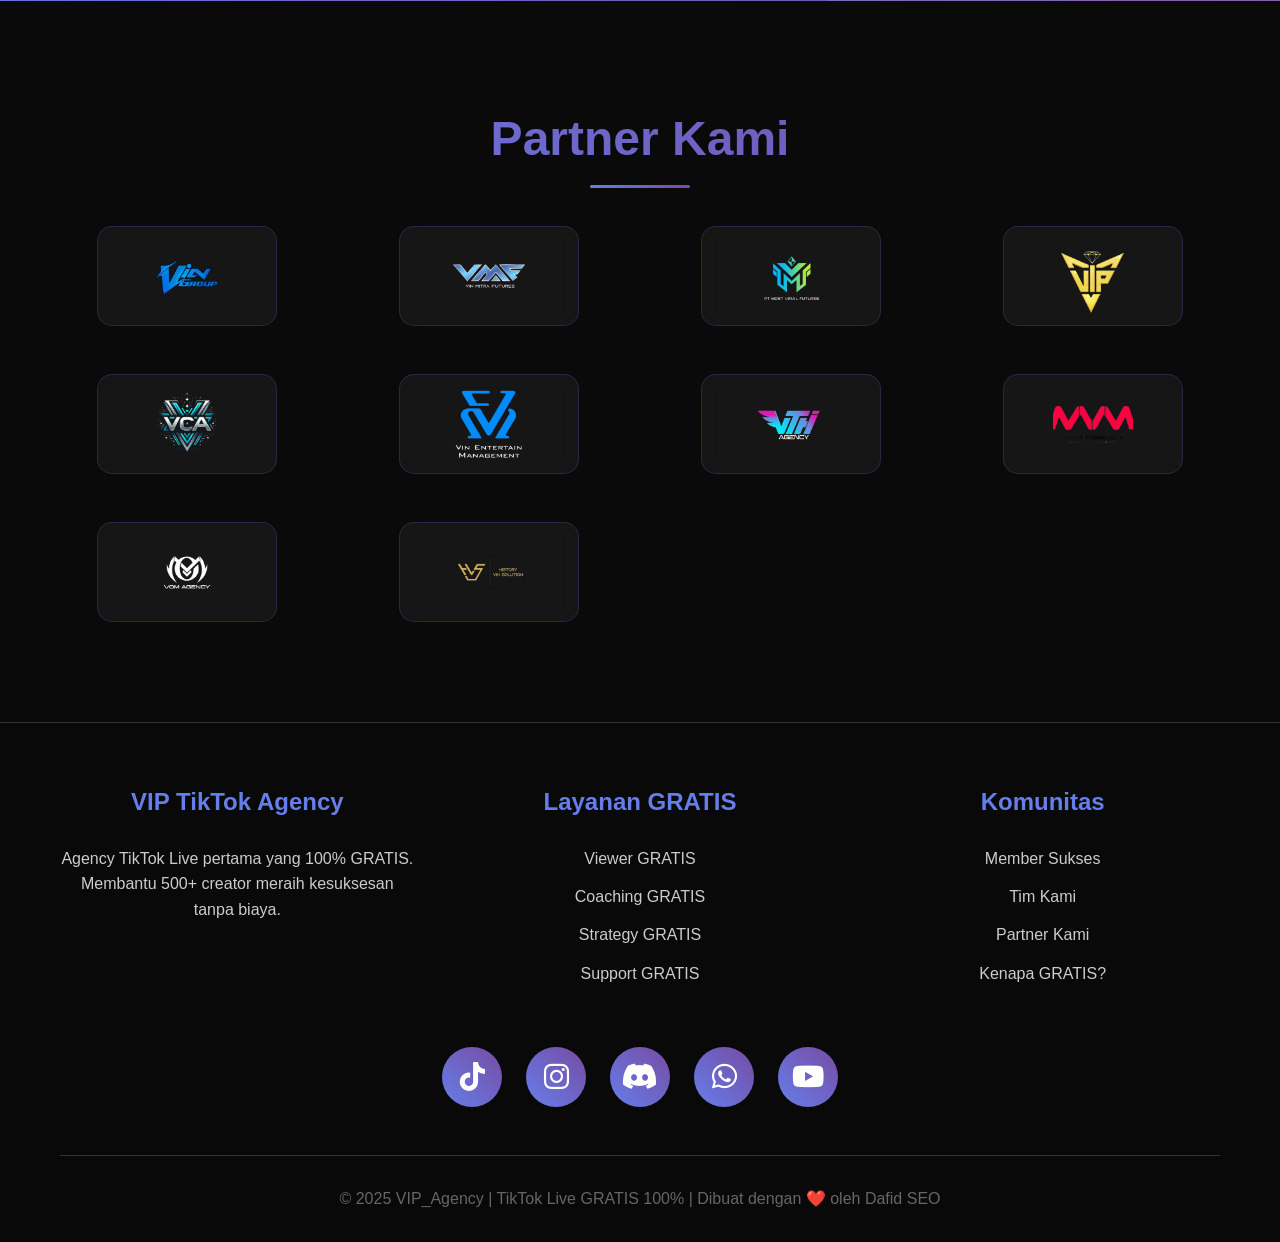
==== commit d184faae: "Add files via upload" ====
--- a/index.html
+++ b/index.html
@@ -1066,7 +1066,7 @@
                     GRATIS 100% - TANPA BIAYA
                 </div>
                 <h1>VIP Agency</h1>
-                <p>Agensi TikTok LIVE terdiri dari para pakar agensi yang memungkinkan para kreator untuk bertumbuh dan mewujudkan impian mereka di TikTok LIVE dengan menyediakan strategi yang dipersonalisasi, sesi pembinaan, dan umpan balik aktif.
+                <p>Agensi TikTok LIVE terdiri dari para pakar agensi yang memungkinkan para kreator untuk mewujudkan impian mereka dengan menyediakan strategi yang dipersonalisasi, sesi pembinaan.
 
                 </p>
                 <p>Kami percaya kesuksesan harus bisa diakses semua orang</p>
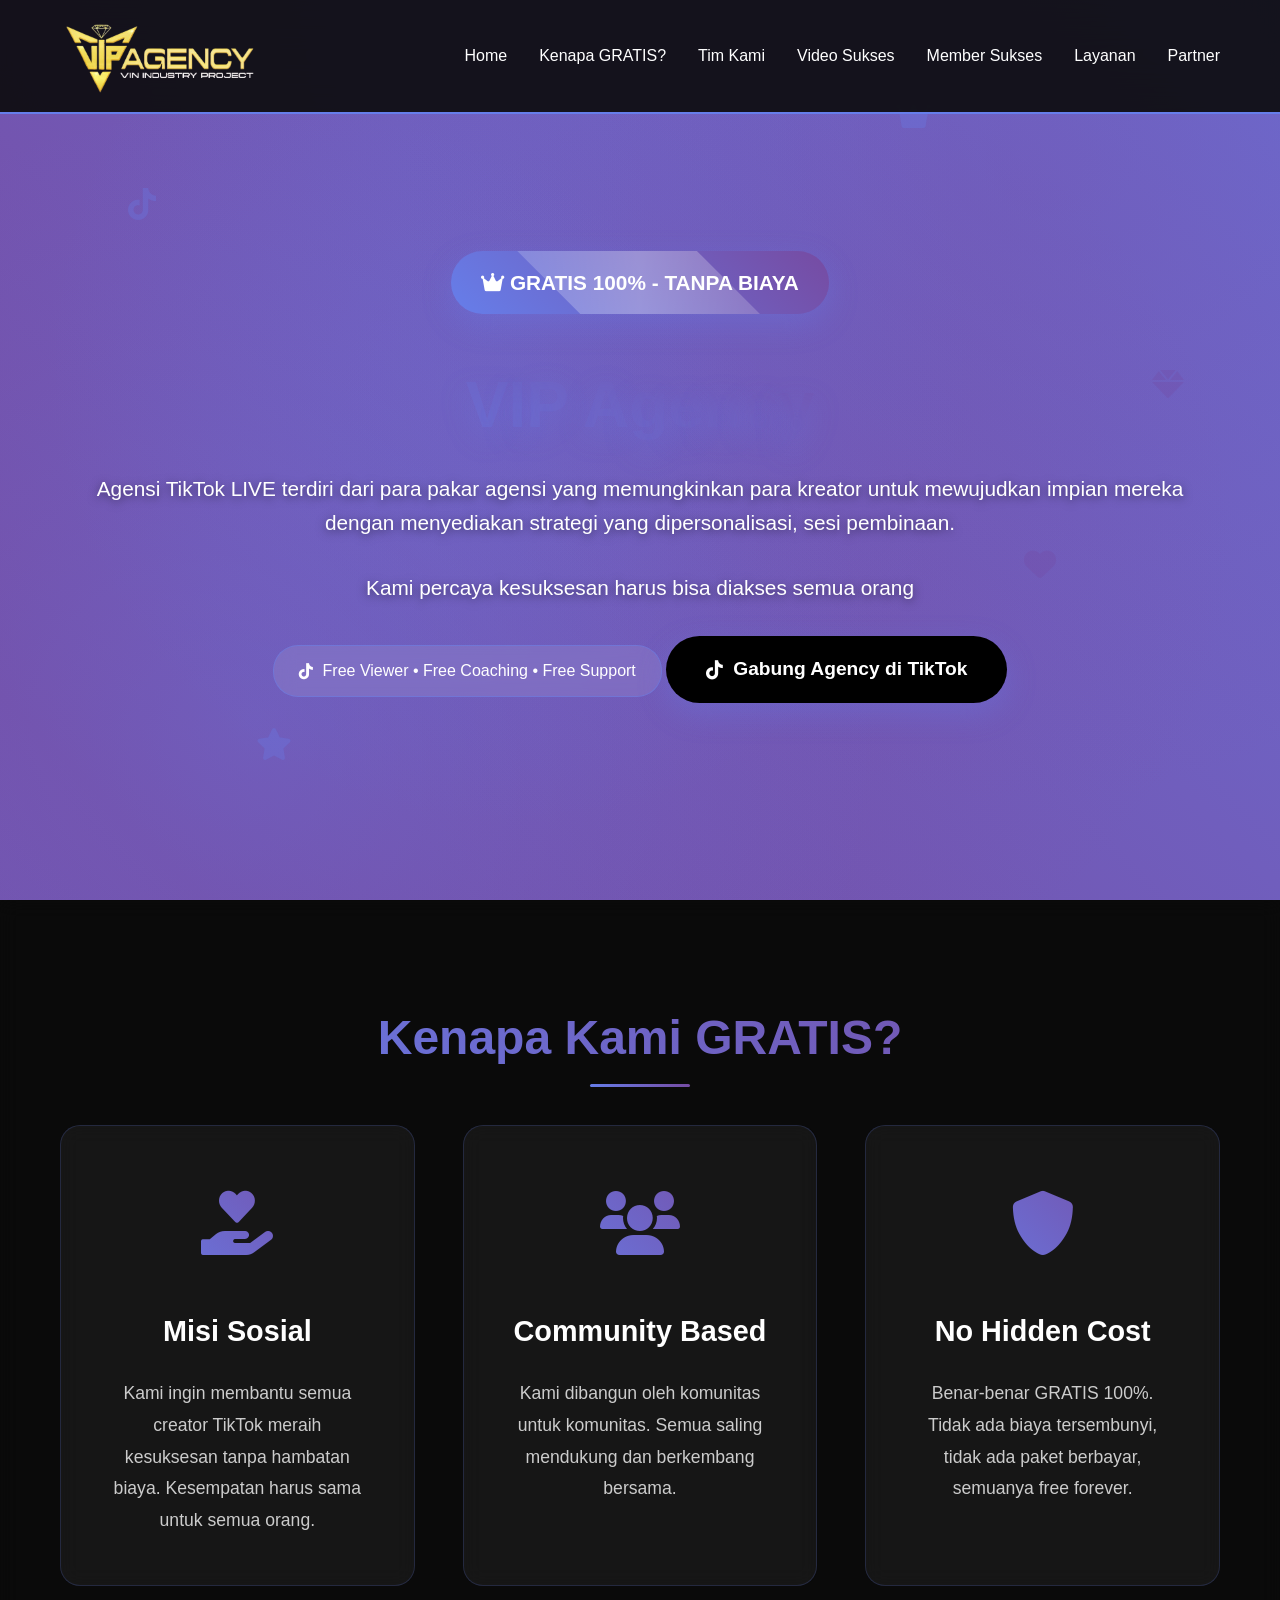
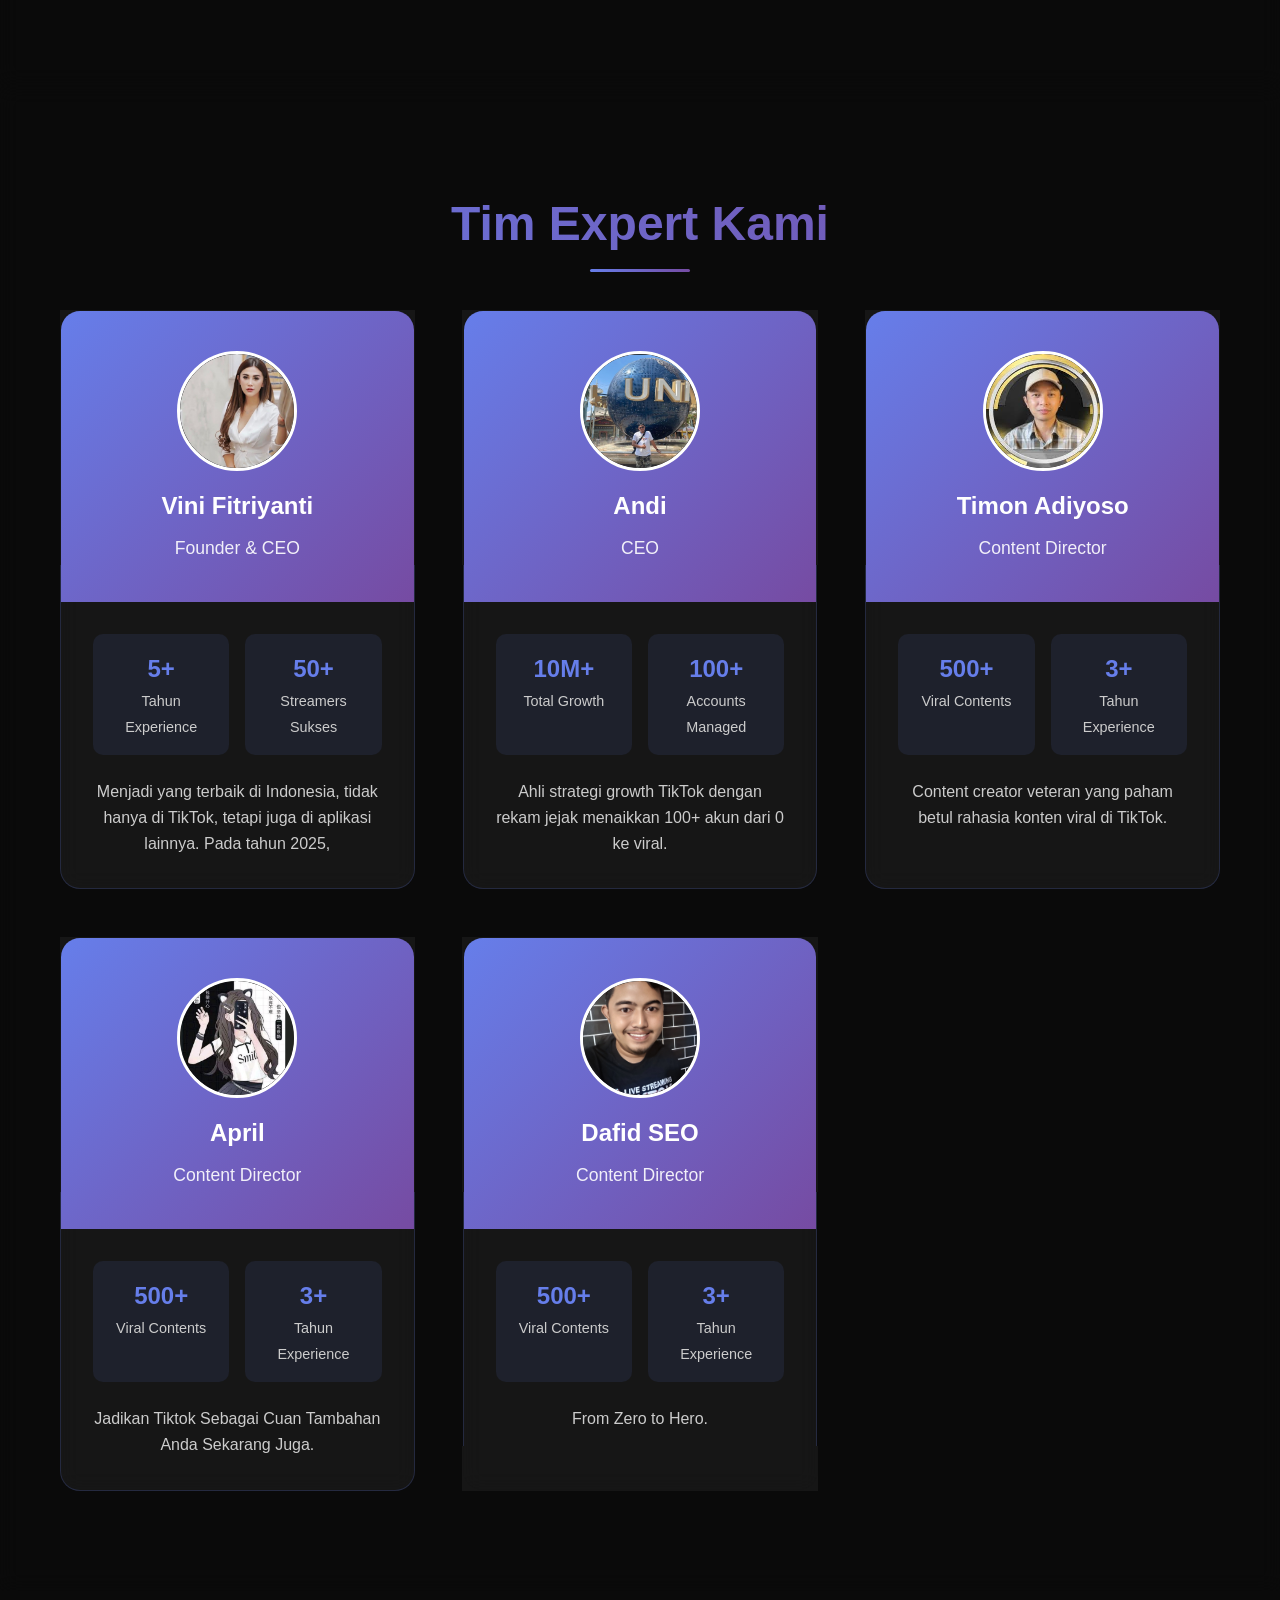
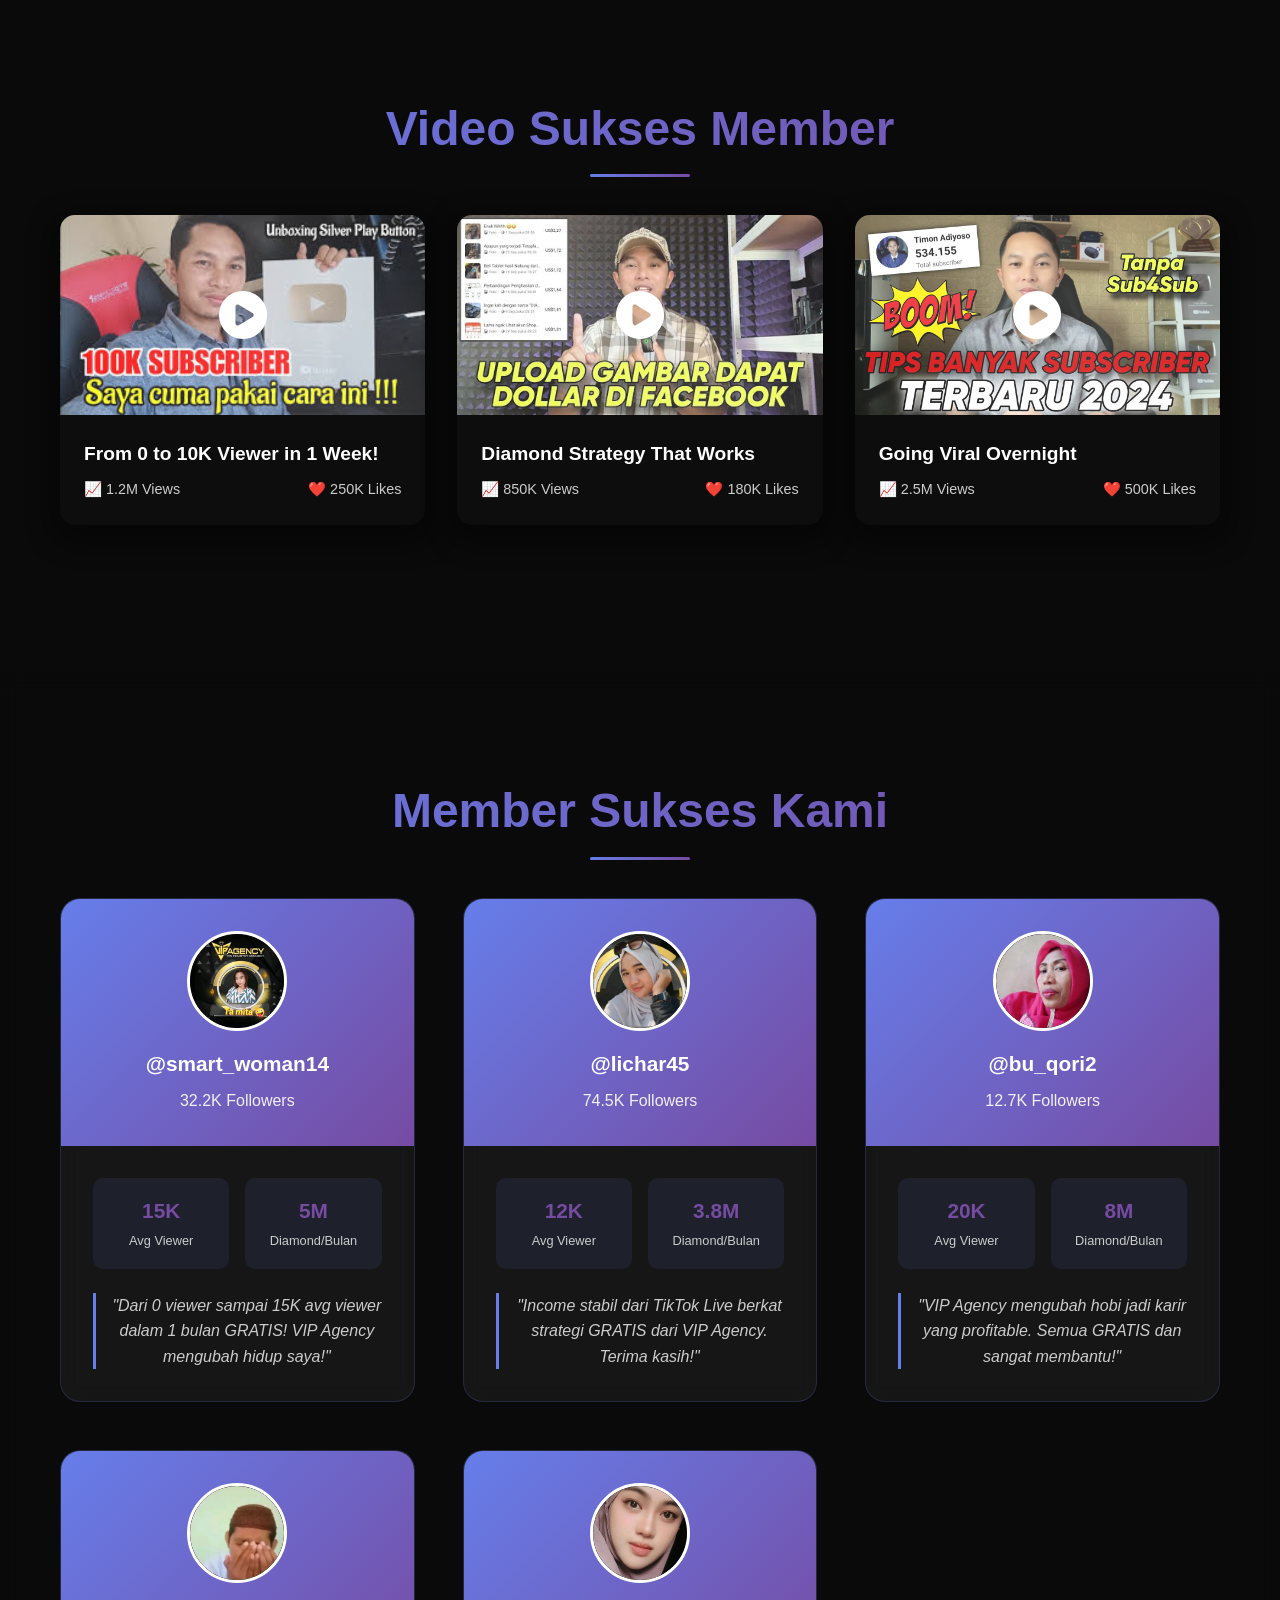
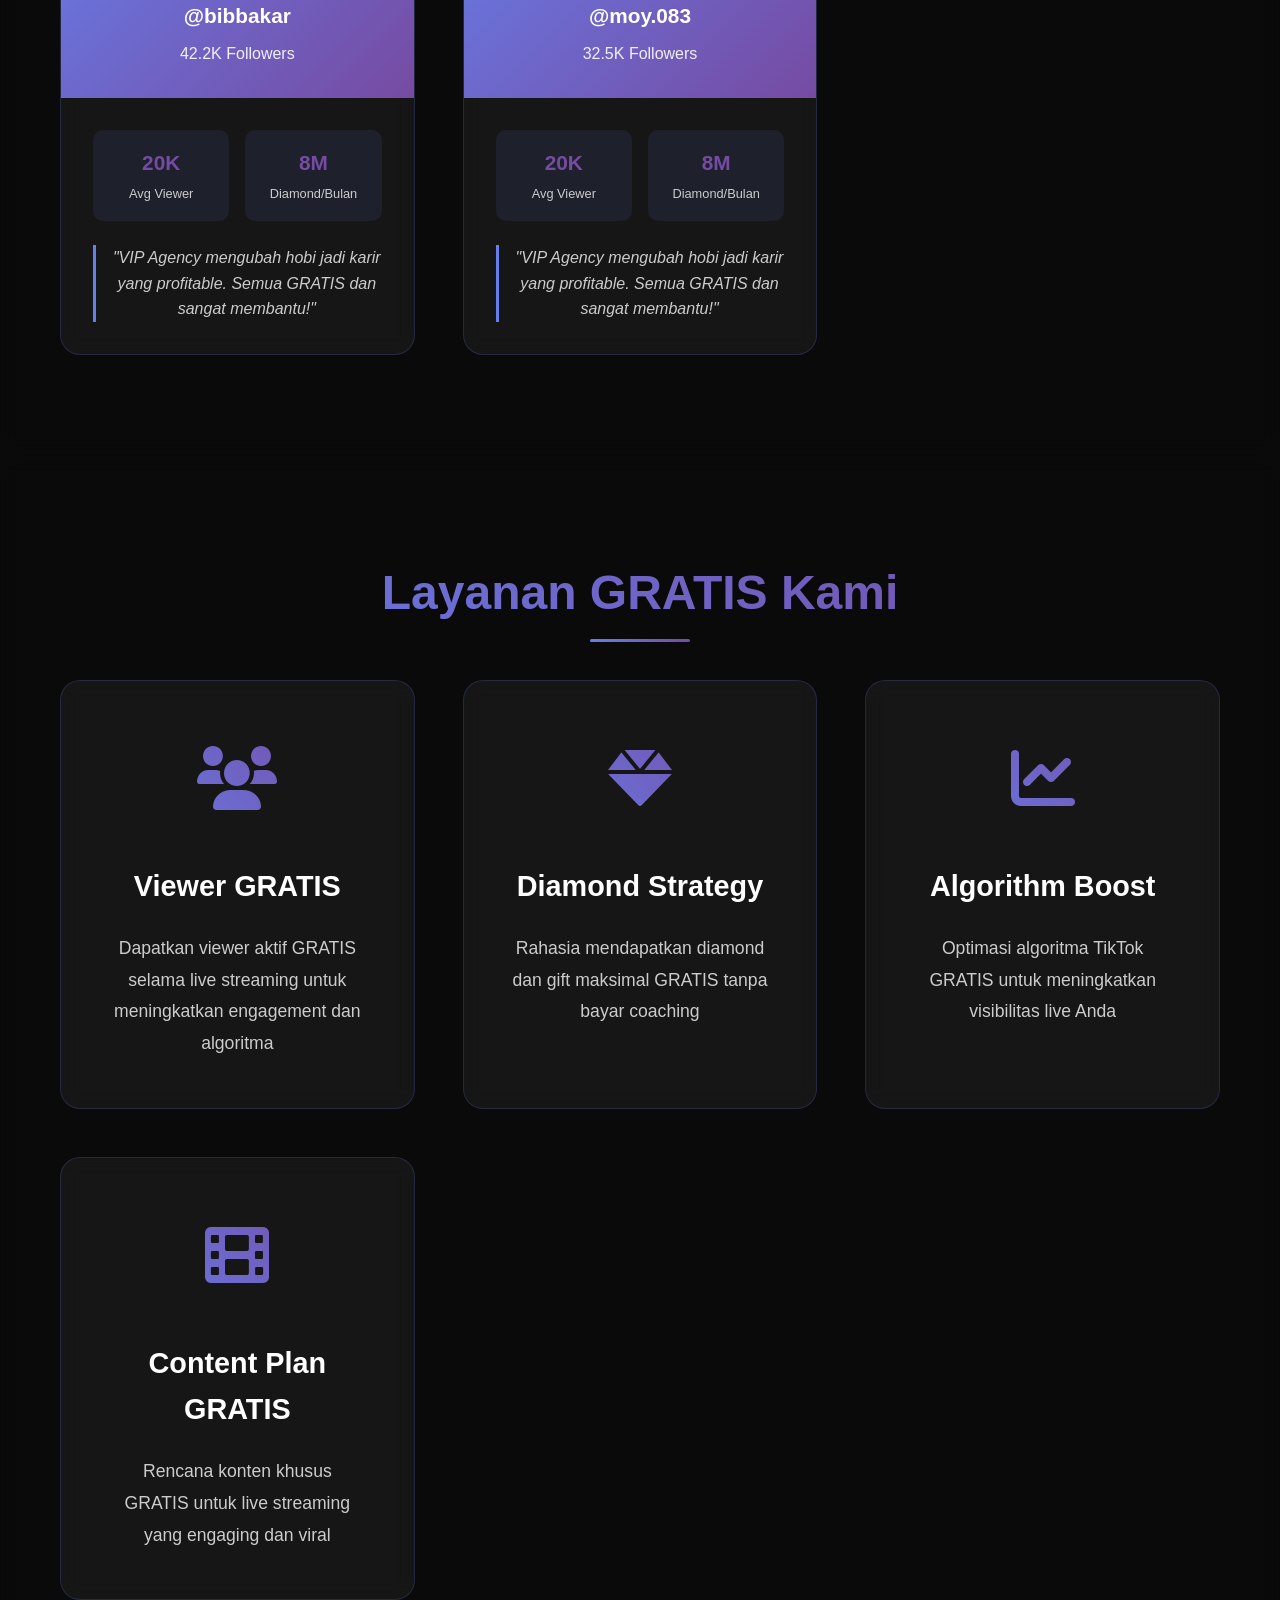
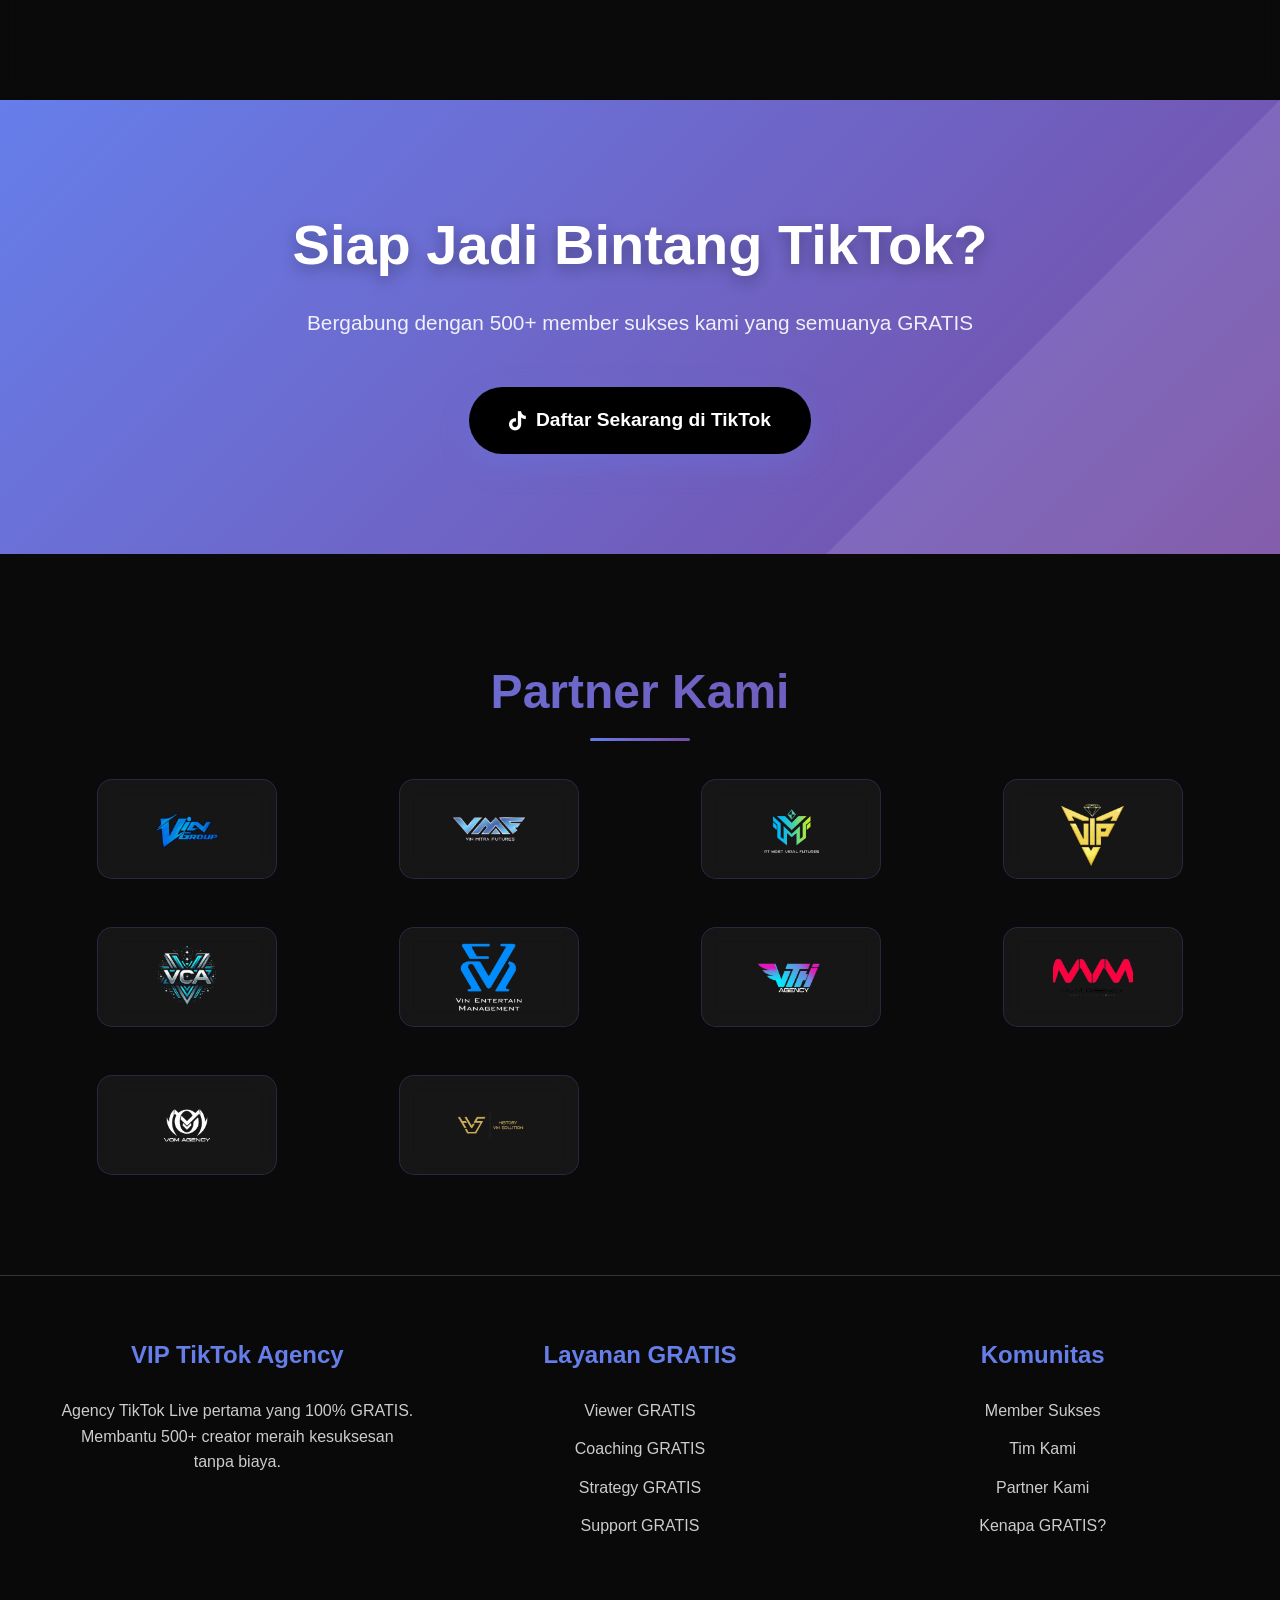
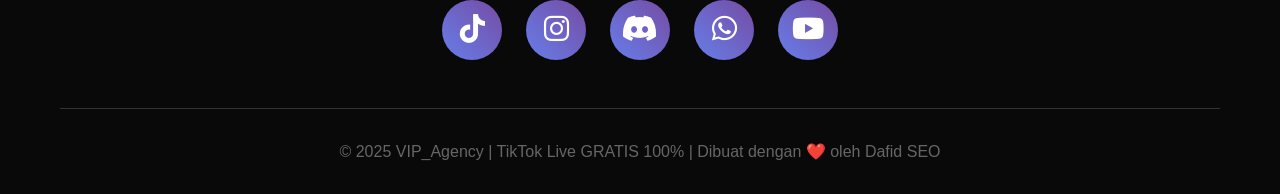
==== commit 205210f1: "Add files via upload" ====
--- a/index.html
+++ b/index.html
@@ -83,18 +83,23 @@
             align-items: center;
         }
 
+        /* Logo sebagai gambar */
         .logo {
-            font-size: 1.8rem;
-            font-weight: bold;
-            color: #667eea;
-            text-decoration: none;
             display: flex;
             align-items: center;
+            text-decoration: none;
             gap: 10px;
         }
 
-        .logo i {
-            font-size: 2rem;
+        .logo-img {
+            height: 80px;
+            width: auto;
+            object-fit: contain;
+            transition: all 0.3s ease;
+        }
+
+        .logo:hover .logo-img {
+            transform: scale(1.05);
         }
 
         .nav-links {
@@ -807,7 +812,6 @@
             max-width: 100%;
             max-height: 80px;
             object-fit: contain;
-            /* HAPUS FILTER INI: filter: brightness(0) invert(1); */
             transition: all 0.3s;
         }
 
@@ -1030,8 +1034,8 @@
     <header>
         <div class="container nav-container">
             <a href="#" class="logo">
-                <i class="fab fa-tiktok"></i>
-                VIP<span>Agency</span>
+                <!-- Ganti dengan gambar logo VIP Agency Anda -->
+                <img src="images/logo.png" alt="VIP Agency" class="logo-img">
             </a>
             <nav>
                 <ul class="nav-links">
@@ -1139,7 +1143,7 @@
                                 <span class="stat-label">Streamers Sukses</span>
                             </div>
                         </div>
-                        <p class="member-bio">Ex-TikTok algorithm specialist dengan passion membantu creator meraih impian mereka.</p>
+                        <p class="member-bio">Menjadi yang terbaik di Indonesia, tidak hanya di TikTok, tetapi juga di aplikasi lainnya. Pada tahun 2025,</p>
                     </div>
                 </div>
 
@@ -1195,7 +1199,7 @@
                 <div class="team-member">
                     <div class="member-header">
                         <div class="member-avatar">
-                            <img src="/images/april.jpg" alt="April">
+                            <img src="/images/april.jpeg" alt="April">
                         </div>
                         <div class="member-name">April</div>
                         <div class="member-role">Content Director</div>
@@ -1211,7 +1215,7 @@
                                 <span class="stat-label">Tahun Experience</span>
                             </div>
                         </div>
-                        <p class="member-bio">Content creator veteran yang paham betul rahasia konten viral di TikTok.</p>
+                        <p class="member-bio">Jadikan Tiktok Sebagai Cuan Tambahan Anda Sekarang Juga.</p>
                     </div>
                 </div>
 
@@ -1235,7 +1239,7 @@
                                 <span class="stat-label">Tahun Experience</span>
                             </div>
                         </div>
-                        <p class="member-bio">Content creator veteran yang paham betul rahasia konten viral di TikTok.</p>
+                        <p class="member-bio">From Zero to Hero.</p>
                     </div>
                 </div>
             </div>
@@ -1297,11 +1301,11 @@
                 <div class="member-card">
                     <div class="member-card-header">
                         <div class="member-card-avatar">
-                            <img src="https://images.unsplash.com/photo-1534528741775-53994a69daeb?w=200&h=200&fit=crop&crop=face" alt="Bella Live">
-                        </div>
-                        <div class="member-card-name">@BellaLive</div>
+                            <img src="/images/mita.jpeg" alt="Bella Live">
+                        </div>
+                        <div class="member-card-name">@smart_woman14</div>
                         <div class="member-card-stats">
-                            <span>2.5M Followers</span>
+                            <span>32.2K Followers</span>
                         </div>
                     </div>
                     <div class="member-card-info">
@@ -1323,11 +1327,11 @@
                 <div class="member-card">
                     <div class="member-card-header">
                         <div class="member-card-avatar">
-                            <img src="https://images.unsplash.com/photo-1507591064344-4c6ce005b128?w=200&h=200&fit=crop&crop=face" alt="Gaming Pro">
-                        </div>
-                        <div class="member-card-name">@GamingPro</div>
+                            <img src="/images/licha.jpeg" alt="Gaming Pro">
+                        </div>
+                        <div class="member-card-name">@lichar45</div>
                         <div class="member-card-stats">
-                            <span>1.8M Followers</span>
+                            <span>74.5K Followers</span>
                         </div>
                     </div>
                     <div class="member-card-info">
@@ -1349,11 +1353,63 @@
                 <div class="member-card">
                     <div class="member-card-header">
                         <div class="member-card-avatar">
-                            <img src="https://images.unsplash.com/photo-1531746020798-e6953c6e8e04?w=200&h=200&fit=crop&crop=face" alt="Dance Queen">
-                        </div>
-                        <div class="member-card-name">@DanceQueen</div>
+                            <img src="/images/bu_qori2.jpeg" alt="Dance Queen">
+                        </div>
+                        <div class="member-card-name">@bu_qori2</div>
                         <div class="member-card-stats">
-                            <span>3.2M Followers</span>
+                            <span>12.7K Followers</span>
+                        </div>
+                    </div>
+                    <div class="member-card-info">
+                        <div class="member-growth">
+                            <div class="growth-item">
+                                <span class="growth-value">20K</span>
+                                <span class="growth-label">Avg Viewer</span>
+                            </div>
+                            <div class="growth-item">
+                                <span class="growth-value">8M</span>
+                                <span class="growth-label">Diamond/Bulan</span>
+                            </div>
+                        </div>
+                        <p class="member-testimonial">"VIP Agency mengubah hobi jadi karir yang profitable. Semua GRATIS dan sangat membantu!"</p>
+                    </div>
+                </div>
+
+                <!-- Dance Queen -->
+                <div class="member-card">
+                    <div class="member-card-header">
+                        <div class="member-card-avatar">
+                            <img src="/images/bib.jpeg" alt="Dance Queen">
+                        </div>
+                        <div class="member-card-name">@bibbakar</div>
+                        <div class="member-card-stats">
+                            <span>42.2K Followers</span>
+                        </div>
+                    </div>
+                    <div class="member-card-info">
+                        <div class="member-growth">
+                            <div class="growth-item">
+                                <span class="growth-value">20K</span>
+                                <span class="growth-label">Avg Viewer</span>
+                            </div>
+                            <div class="growth-item">
+                                <span class="growth-value">8M</span>
+                                <span class="growth-label">Diamond/Bulan</span>
+                            </div>
+                        </div>
+                        <p class="member-testimonial">"VIP Agency mengubah hobi jadi karir yang profitable. Semua GRATIS dan sangat membantu!"</p>
+                    </div>
+                </div>
+
+                <!-- Dance Queen -->
+                <div class="member-card">
+                    <div class="member-card-header">
+                        <div class="member-card-avatar">
+                            <img src="/images/moy.jpeg" alt="Dance Queen">
+                        </div>
+                        <div class="member-card-name">@moy.083</div>
+                        <div class="member-card-stats">
+                            <span>32.5K Followers</span>
                         </div>
                     </div>
                     <div class="member-card-info">
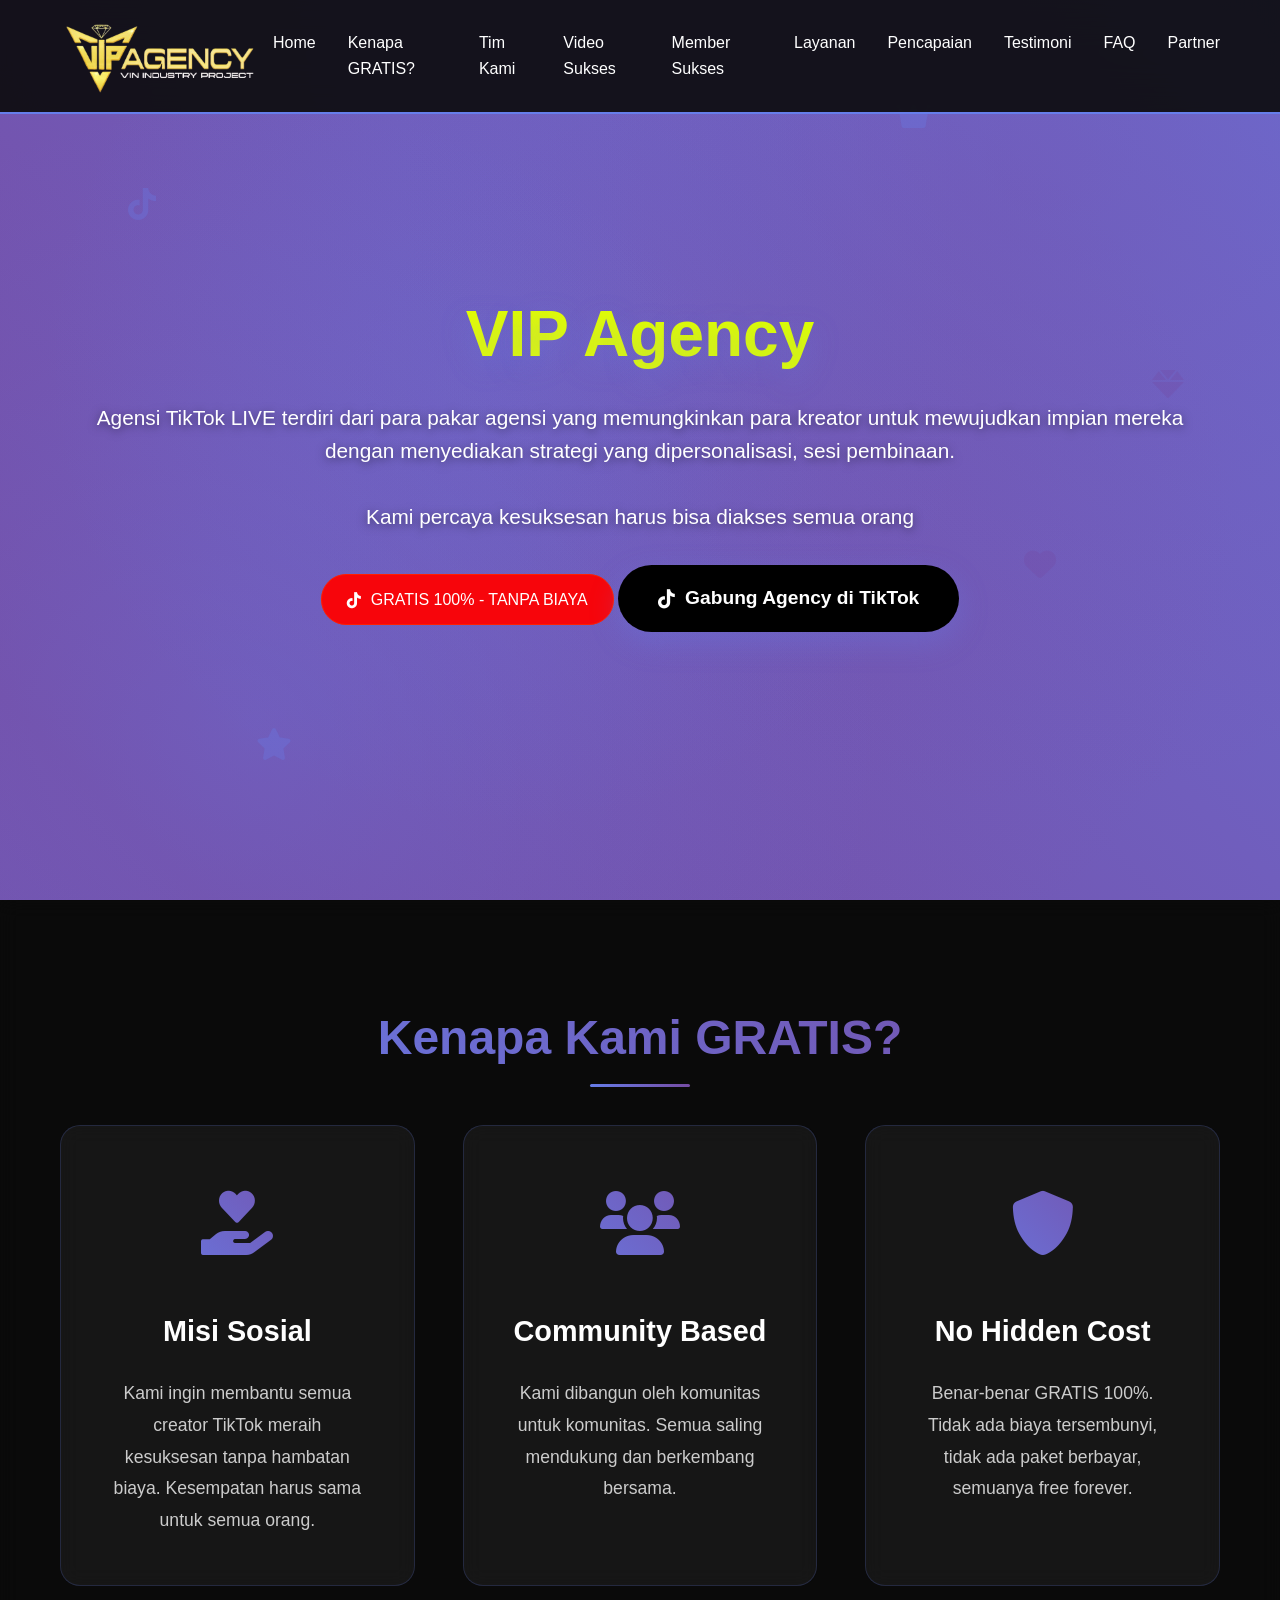
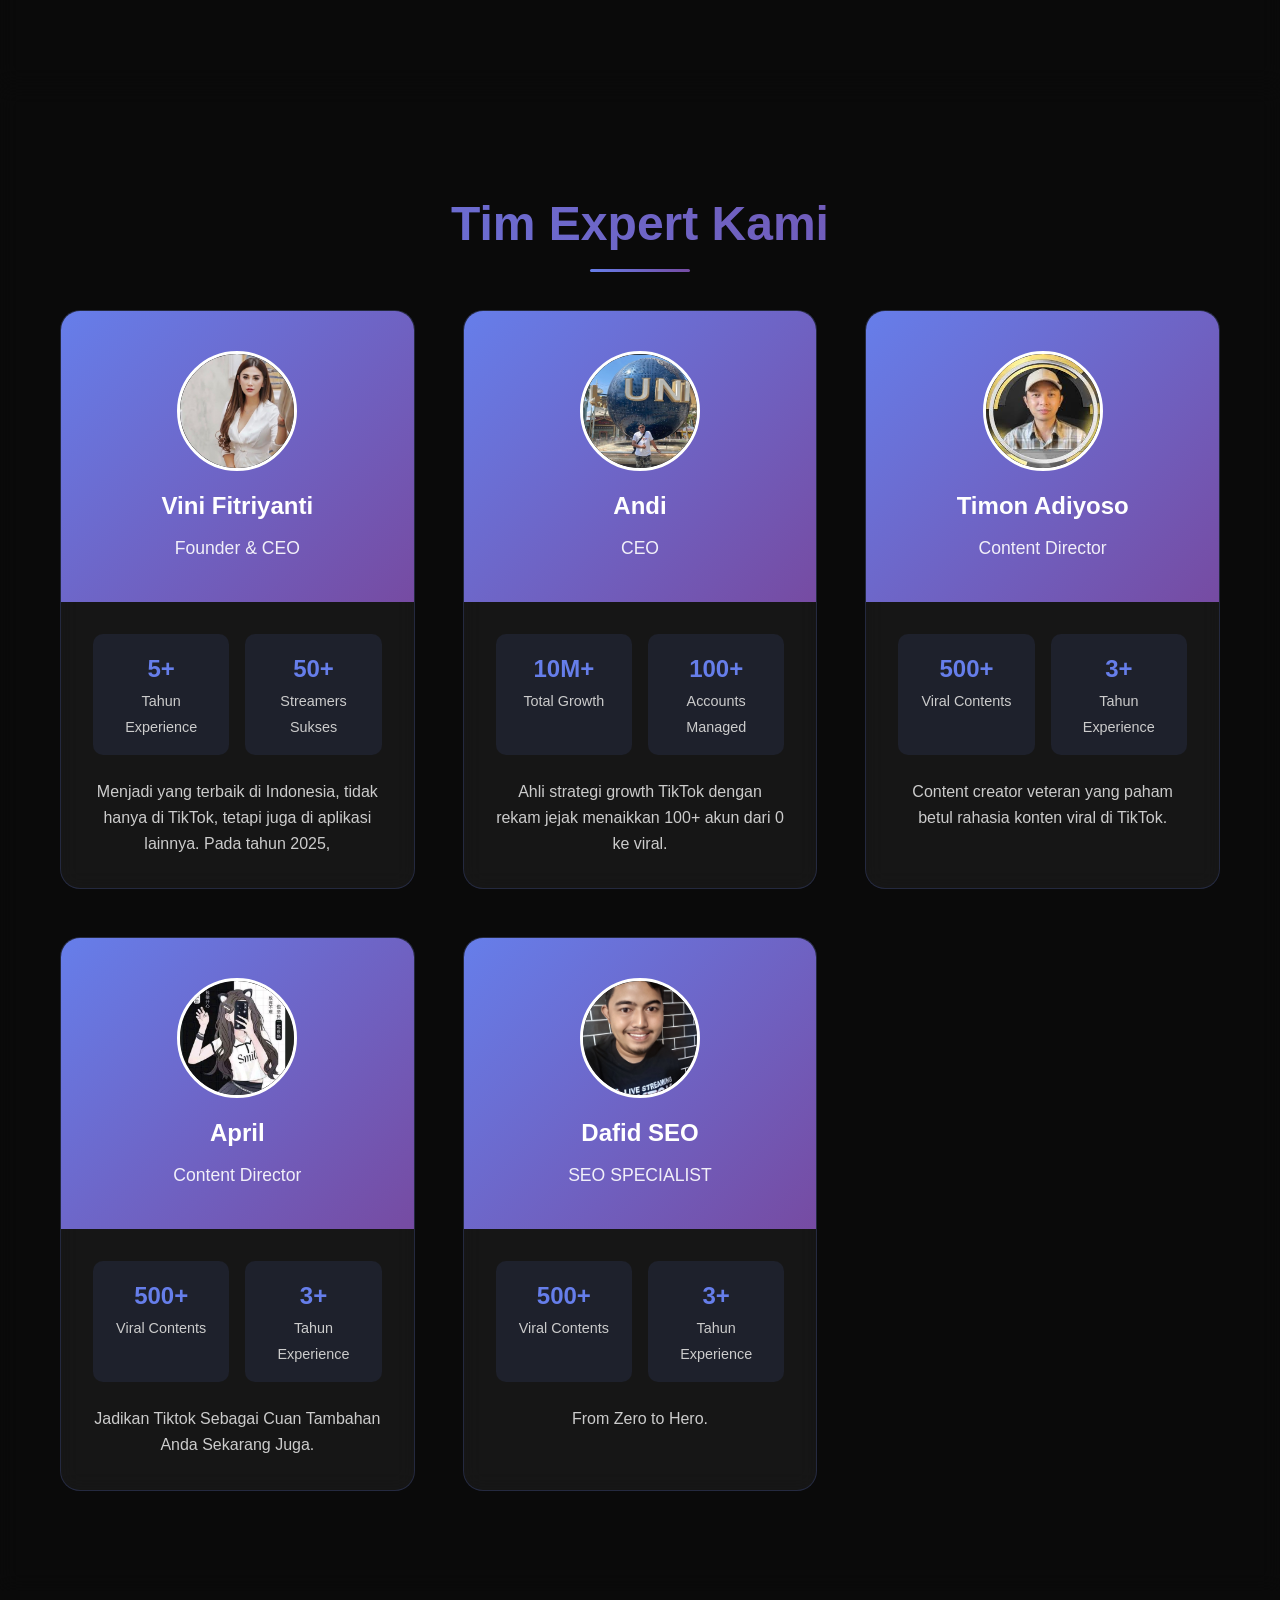
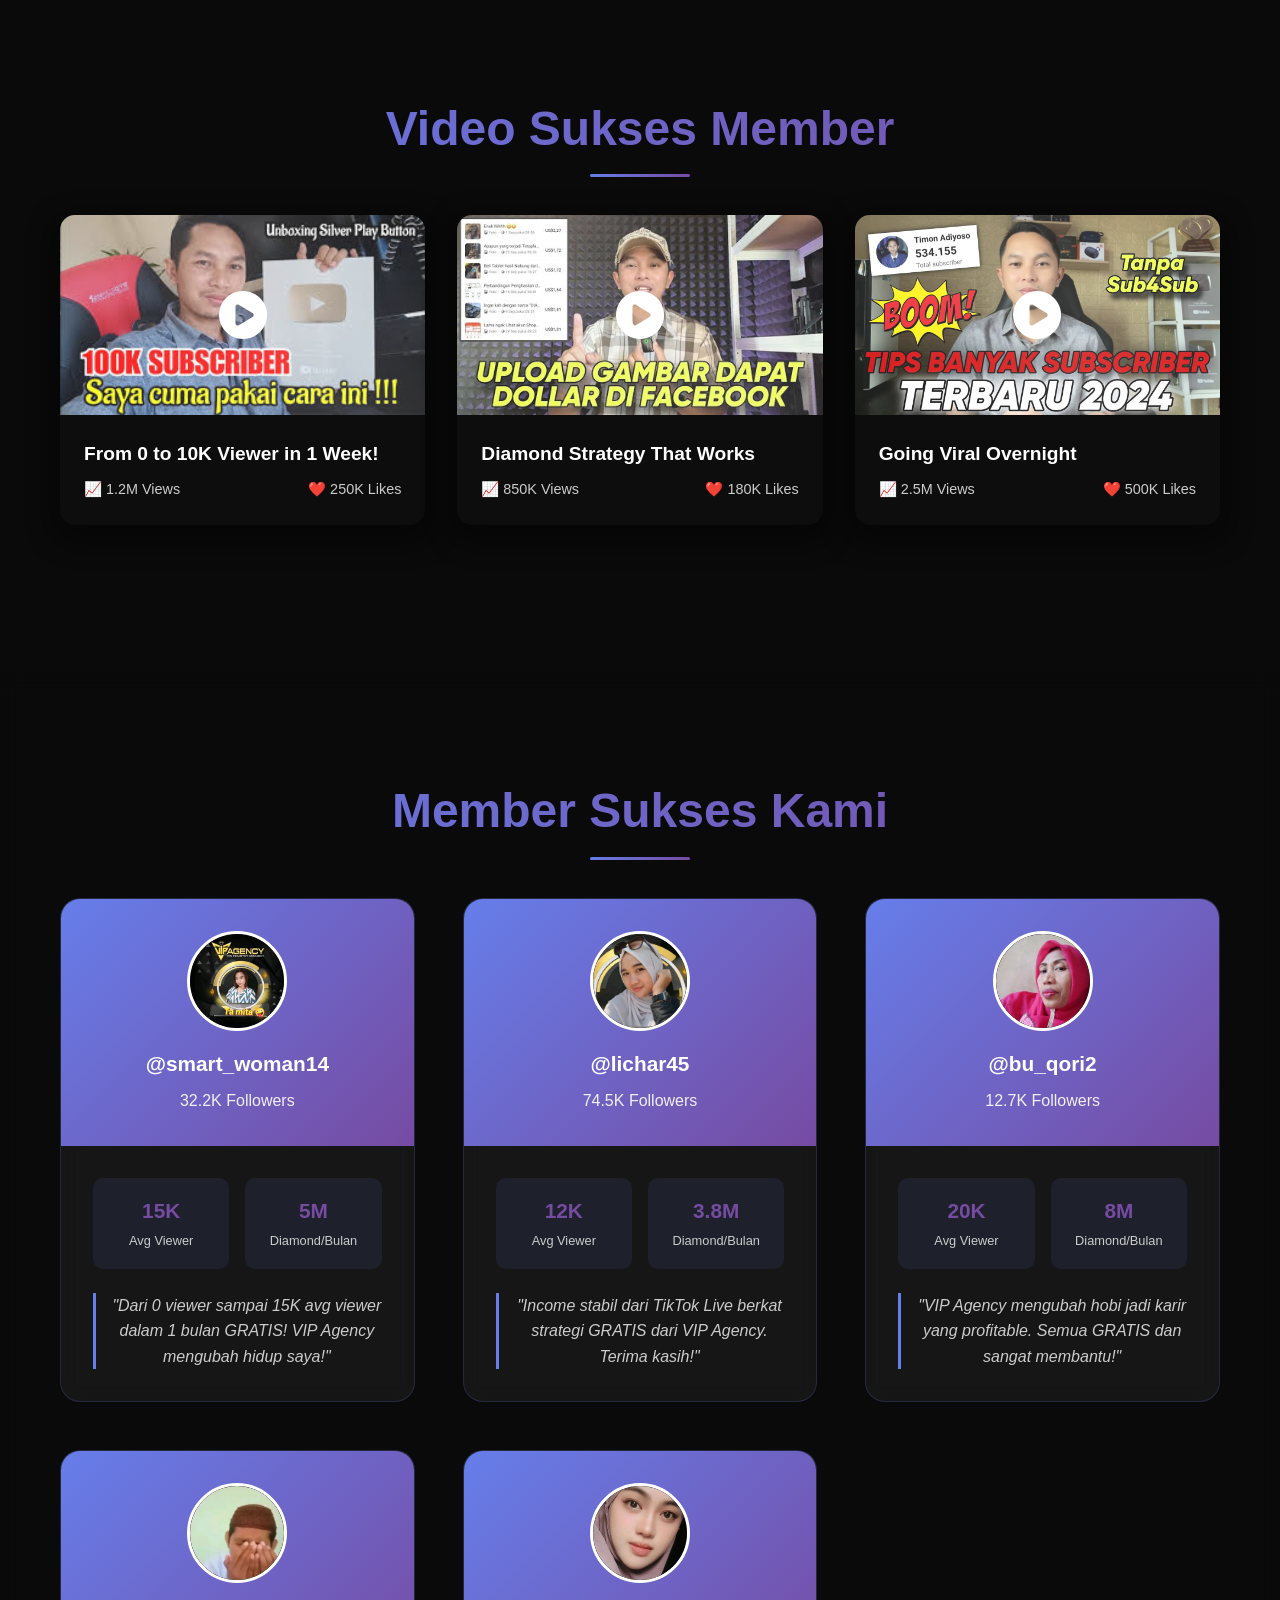
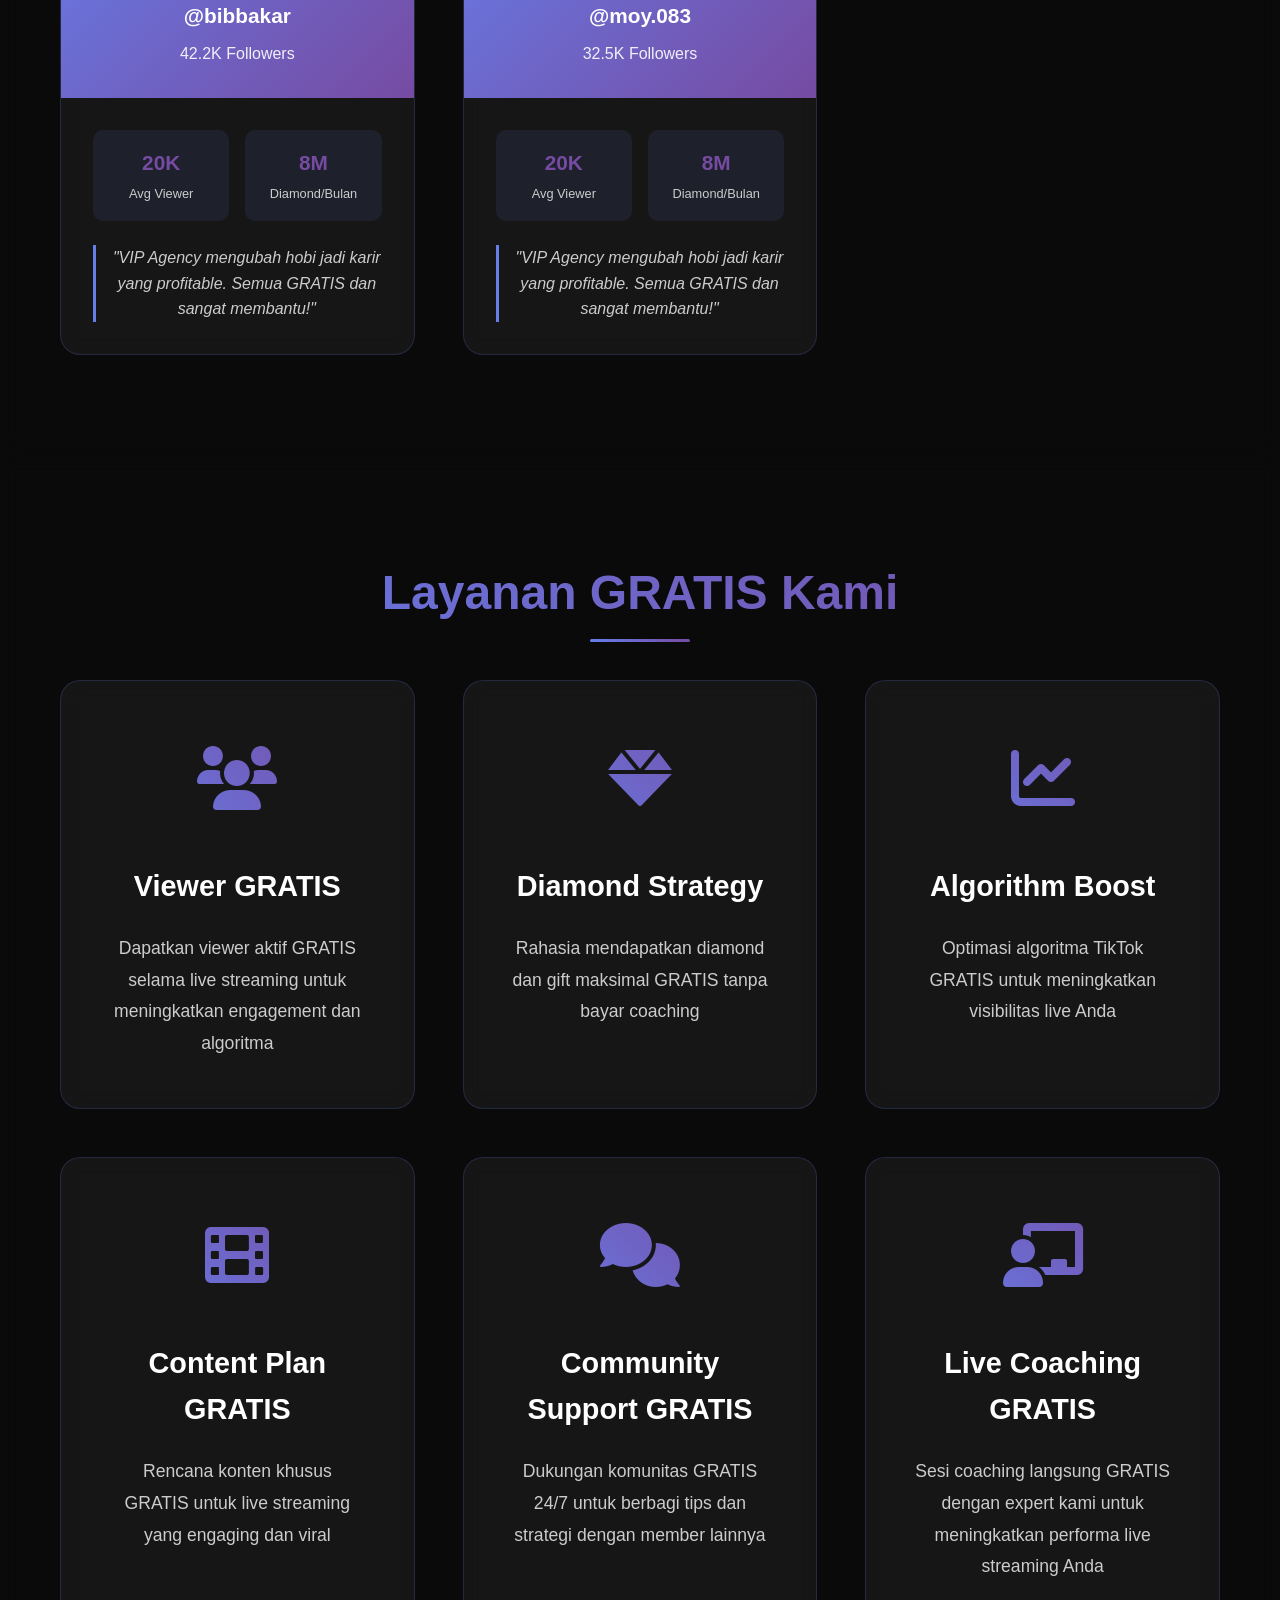
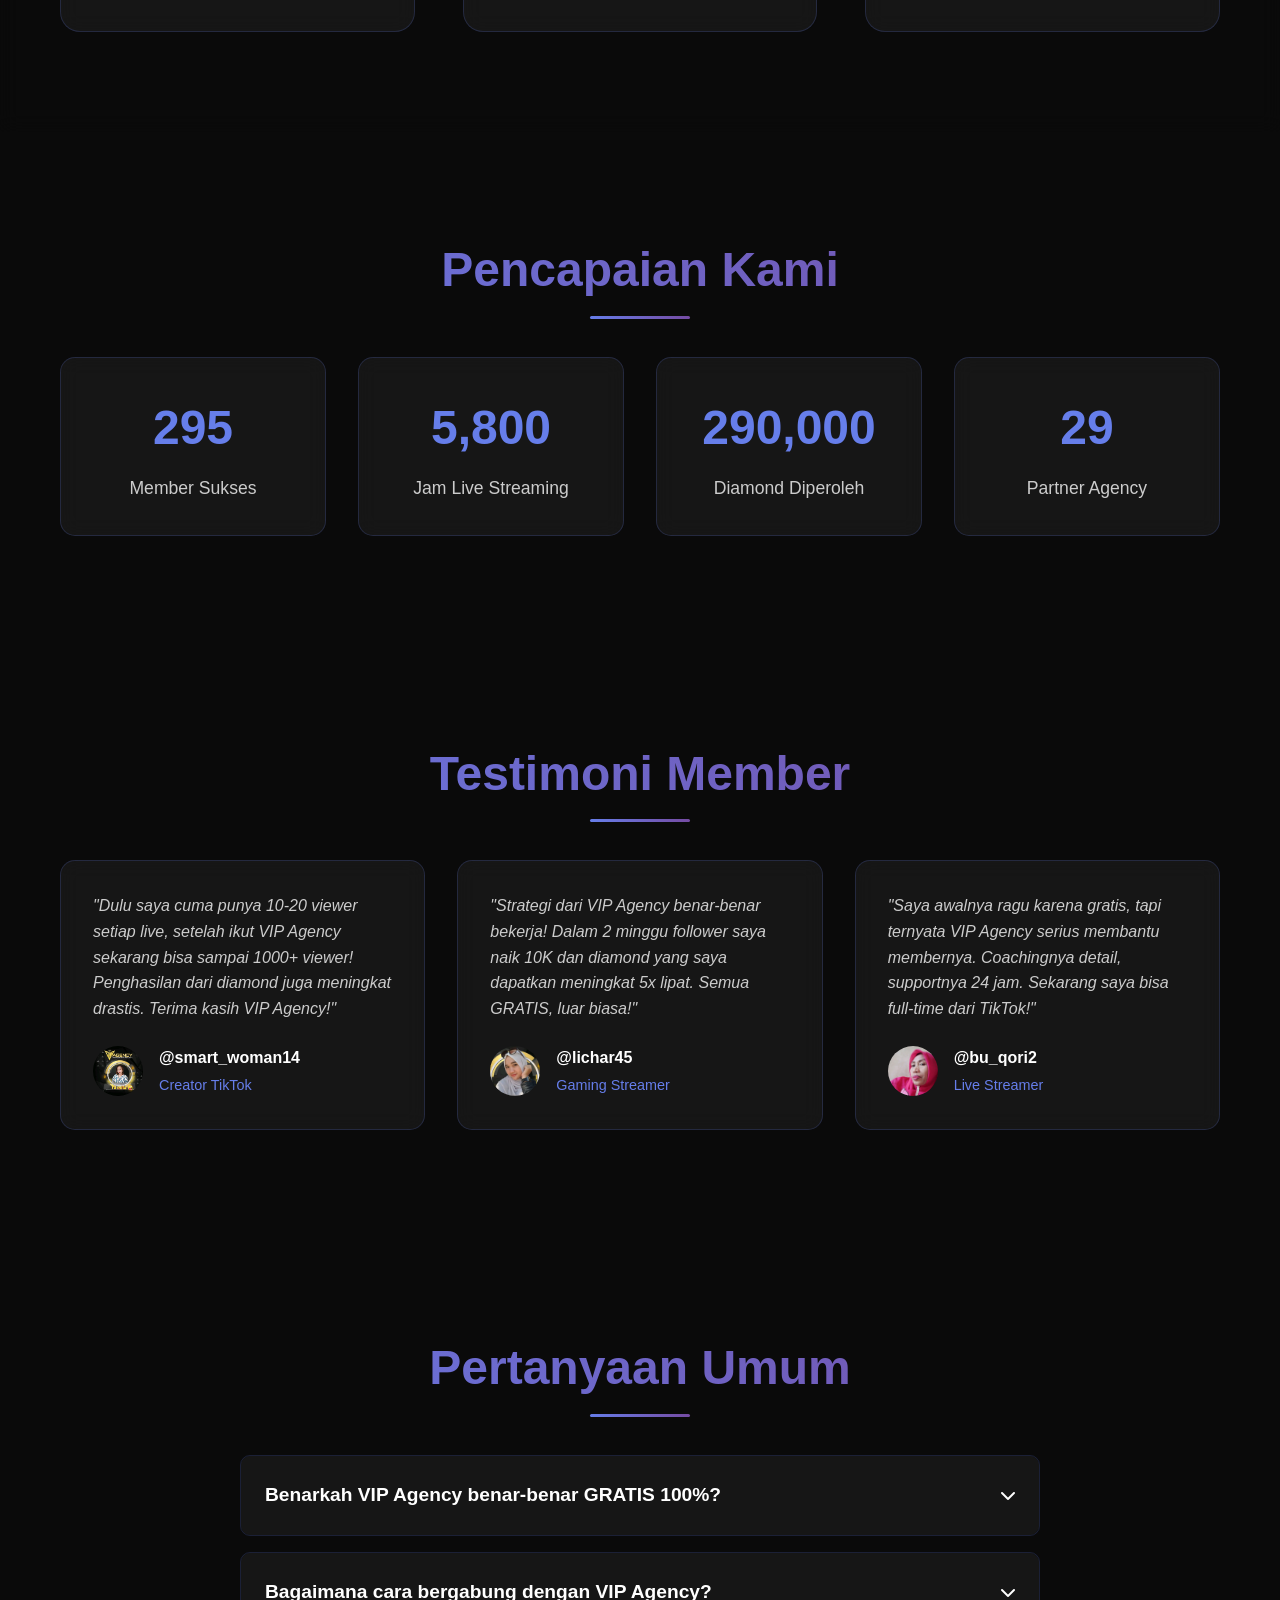
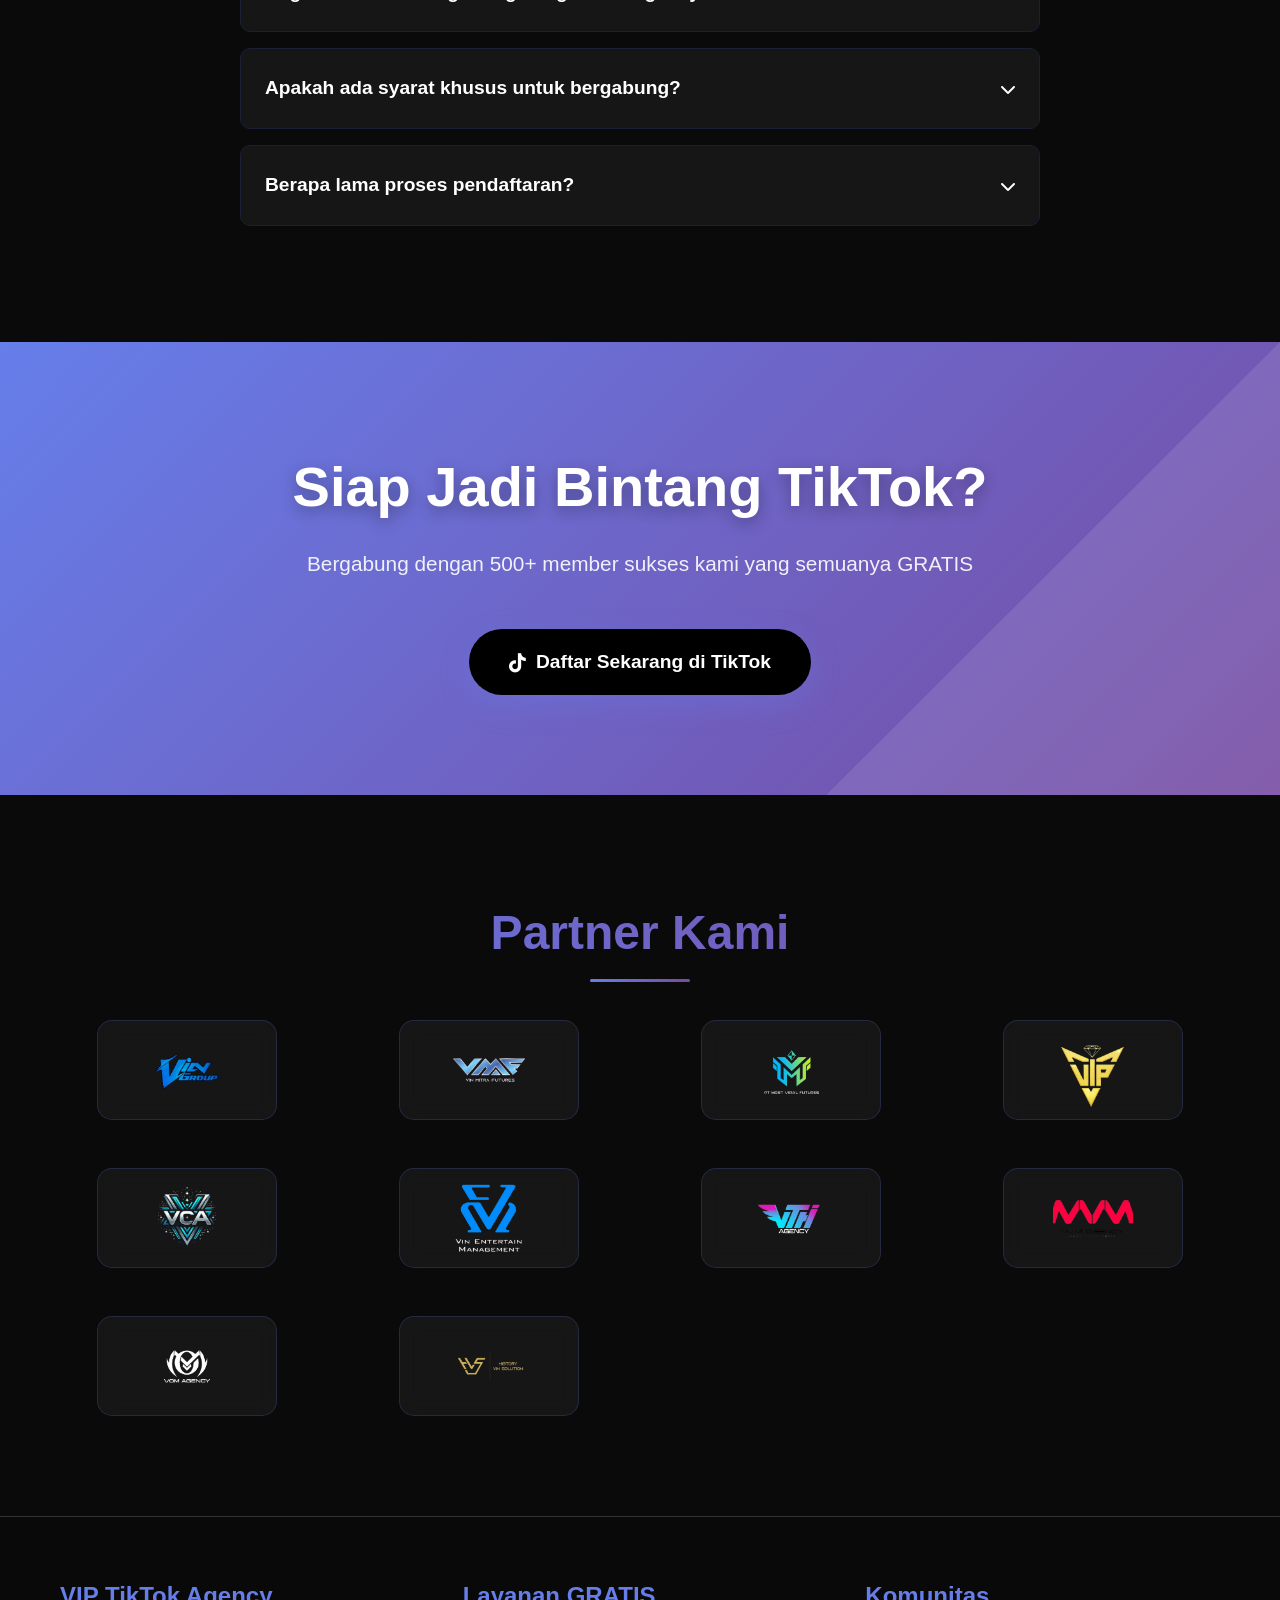
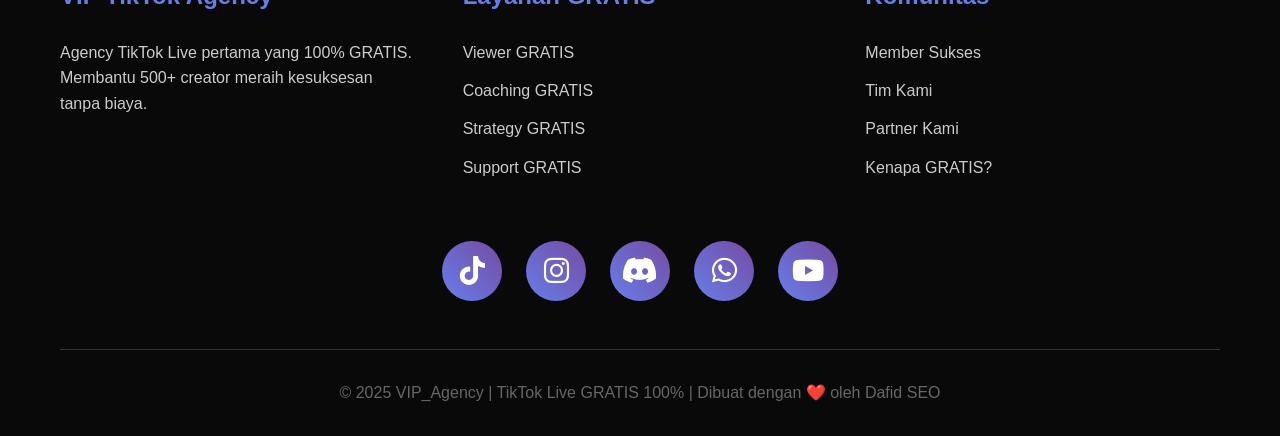
==== commit c49513a9: "Add files via upload" ====
--- a/index.html
+++ b/index.html
@@ -4,6 +4,7 @@
     <meta charset="UTF-8">
     <meta name="viewport" content="width=device-width, initial-scale=1.0">
     <title>VIP Agency - TikTok Live Streaming GRATIS</title>
+    <link rel="stylesheet" href="https://cdnjs.cloudflare.com/ajax/libs/font-awesome/6.0.0/css/all.min.css">
     <style>
         /* Reset & Base Styles */
         * {
@@ -83,7 +84,6 @@
             align-items: center;
         }
 
-        /* Logo sebagai gambar */
         .logo {
             display: flex;
             align-items: center;
@@ -158,12 +158,13 @@
         .hero-content {
             position: relative;
             z-index: 2;
+            margin-top: -40px; /* Mengangkat konten hero ke atas */
         }
 
         .hero-content h1 {
             font-size: 4rem;
             margin-bottom: 1rem;
-            background: linear-gradient(45deg, #667eea, #764ba2, #667eea);
+            background: linear-gradient(45deg, #eeff00, #d9ff00, #cffd00);
             -webkit-background-clip: text;
             -webkit-text-fill-color: transparent;
             background-size: 200% 200%;
@@ -226,10 +227,10 @@
             display: inline-flex;
             align-items: center;
             gap: 10px;
-            background: rgba(255, 255, 255, 0.1);
+            background: rgba(255, 0, 0, 0.945);
             padding: 12px 25px;
             border-radius: 25px;
-            border: 1px solid rgba(102, 126, 234, 0.5);
+            border: 1px solid rgb(255, 30, 0);
             margin-bottom: 2rem;
             backdrop-filter: blur(10px);
         }
@@ -444,7 +445,6 @@
             position: relative;
         }
 
-        /* PERBAIKAN: CSS untuk gambar avatar */
         .member-avatar img,
         .member-card-avatar img {
             width: 100%;
@@ -773,7 +773,7 @@
             opacity: 0.9;
         }
 
-        /* Partner Section - DIPERBAIKI */
+        /* Partner Section */
         .partners-section {
             background: rgba(10, 10, 10, 0.9);
             text-align: center;
@@ -807,7 +807,6 @@
             box-shadow: 0 15px 30px rgba(102, 126, 234, 0.2);
         }
 
-        /* PERBAIKAN UTAMA: Hapus filter yang membuat gambar putih */
         .partner-logo img {
             max-width: 100%;
             max-height: 80px;
@@ -817,6 +816,149 @@
 
         .partner-logo:hover img {
             transform: scale(1.1);
+        }
+
+        /* NEW FEATURES */
+        
+        /* Achievement Counter */
+        .achievement-section {
+            background: rgba(10, 10, 10, 0.9);
+            text-align: center;
+        }
+        
+        .achievement-grid {
+            display: grid;
+            grid-template-columns: repeat(4, 1fr);
+            gap: 2rem;
+        }
+        
+        .achievement-item {
+            padding: 2rem;
+            background: rgba(255, 255, 255, 0.05);
+            border-radius: 15px;
+            border: 1px solid rgba(102, 126, 234, 0.2);
+            backdrop-filter: blur(10px);
+        }
+        
+        .achievement-number {
+            font-size: 3rem;
+            font-weight: bold;
+            color: #667eea;
+            margin-bottom: 0.5rem;
+        }
+        
+        .achievement-label {
+            color: #ccc;
+            font-size: 1.1rem;
+        }
+        
+        /* Testimonial Section */
+        .testimonial-section {
+            background: rgba(10, 10, 10, 0.9);
+        }
+        
+        .testimonial-grid {
+            display: grid;
+            grid-template-columns: repeat(auto-fit, minmax(300px, 1fr));
+            gap: 2rem;
+        }
+        
+        .testimonial-card {
+            background: rgba(255, 255, 255, 0.05);
+            border-radius: 15px;
+            padding: 2rem;
+            border: 1px solid rgba(102, 126, 234, 0.2);
+            backdrop-filter: blur(10px);
+        }
+        
+        .testimonial-content {
+            color: #ccc;
+            font-style: italic;
+            margin-bottom: 1.5rem;
+            line-height: 1.6;
+        }
+        
+        .testimonial-author {
+            display: flex;
+            align-items: center;
+            gap: 1rem;
+        }
+        
+        .testimonial-avatar {
+            width: 50px;
+            height: 50px;
+            border-radius: 50%;
+            overflow: hidden;
+        }
+        
+        .testimonial-avatar img {
+            width: 100%;
+            height: 100%;
+            object-fit: cover;
+        }
+        
+        .testimonial-info h4 {
+            color: #fff;
+            margin-bottom: 0.2rem;
+        }
+        
+        .testimonial-info p {
+            color: #667eea;
+            font-size: 0.9rem;
+        }
+        
+        /* FAQ Section */
+        .faq-section {
+            background: rgba(10, 10, 10, 0.9);
+        }
+        
+        .faq-container {
+            max-width: 800px;
+            margin: 0 auto;
+        }
+        
+        .faq-item {
+            margin-bottom: 1rem;
+            border-radius: 10px;
+            overflow: hidden;
+            border: 1px solid rgba(102, 126, 234, 0.2);
+        }
+        
+        .faq-question {
+            background: rgba(255, 255, 255, 0.05);
+            padding: 1.5rem;
+            cursor: pointer;
+            display: flex;
+            justify-content: space-between;
+            align-items: center;
+            transition: all 0.3s;
+        }
+        
+        .faq-question:hover {
+            background: rgba(102, 126, 234, 0.1);
+        }
+        
+        .faq-question h3 {
+            color: #fff;
+            font-size: 1.2rem;
+        }
+        
+        .faq-answer {
+            background: rgba(255, 255, 255, 0.02);
+            padding: 0 1.5rem;
+            max-height: 0;
+            overflow: hidden;
+            transition: all 0.3s;
+        }
+        
+        .faq-answer.active {
+            padding: 1.5rem;
+            max-height: 500px;
+        }
+        
+        .faq-answer p {
+            color: #ccc;
+            line-height: 1.6;
         }
 
         /* Footer */
@@ -830,9 +972,10 @@
 
         .footer-content {
             display: grid;
-            grid-template-columns: repeat(auto-fit, minmax(250px, 1fr));
+            grid-template-columns: repeat(3, 1fr);
             gap: 3rem;
             margin-bottom: 3rem;
+            text-align: left;
         }
 
         .footer-section h3 {
@@ -939,6 +1082,7 @@
 
             .hero-content h1 {
                 font-size: 2.5rem;
+                margin-top: 20px; /* Mengangkat tulisan VIP Agency di HP */
             }
 
             .section-title {
@@ -972,14 +1116,59 @@
                 padding: 1rem;
             }
 
+            /* NEW FEATURES MOBILE */
+            .achievement-grid {
+                grid-template-columns: repeat(2, 1fr);
+                gap: 1.5rem;
+            }
+            
+            .achievement-item {
+                padding: 1.5rem;
+            }
+            
+            .achievement-number {
+                font-size: 2.5rem;
+            }
+            
+            .testimonial-grid {
+                grid-template-columns: 1fr;
+            }
+            
+            /* FOOTER MOBILE - 3 BAGIAN YANG LEBIH RAPI */
+            .footer-content {
+                grid-template-columns: 1fr 1fr 1fr;
+                gap: 2rem;
+                text-align: center;
+            }
+
+            .footer-section h3 {
+                font-size: 1.2rem;
+                margin-bottom: 1rem;
+            }
+
+            .footer-section p,
+            .footer-section a {
+                font-size: 0.9rem;
+                margin-bottom: 0.5rem;
+            }
+
+            /* MEDIA SOSIAL LEBIH KECIL DI HP */
             .social-links {
-                flex-wrap: wrap;
+                gap: 1rem;
+                margin: 2rem 0;
+            }
+
+            .social-link {
+                width: 45px;
+                height: 45px;
+                font-size: 1.4rem;
             }
         }
 
         @media (max-width: 480px) {
             .hero-content h1 {
                 font-size: 2rem;
+                margin-top: 30px; /* Mengangkat lebih tinggi di HP kecil */
             }
 
             .section-title {
@@ -1011,6 +1200,37 @@
                 height: 70px;
                 padding: 0.8rem;
             }
+
+            /* NEW FEATURES MOBILE KECIL */
+            .achievement-grid {
+                grid-template-columns: 1fr;
+            }
+            
+            /* FOOTER MOBILE KECIL - TETAP 3 BAGIAN TAPI LEBIH RAPI */
+            .footer-content {
+                grid-template-columns: 1fr 1fr 1fr;
+                gap: 1.5rem;
+            }
+
+            .footer-section h3 {
+                font-size: 1rem;
+            }
+
+            .footer-section p,
+            .footer-section a {
+                font-size: 0.8rem;
+            }
+
+            /* MEDIA SOSIAL LEBIH KECIL LAGI DI HP KECIL */
+            .social-links {
+                gap: 0.8rem;
+            }
+
+            .social-link {
+                width: 40px;
+                height: 40px;
+                font-size: 1.2rem;
+            }
         }
 
         /* Desktop specific */
@@ -1024,7 +1244,6 @@
             }
         }
     </style>
-    <link rel="stylesheet" href="https://cdnjs.cloudflare.com/ajax/libs/font-awesome/6.0.0/css/all.min.css">
 </head>
 <body>
     <!-- Background -->
@@ -1034,7 +1253,6 @@
     <header>
         <div class="container nav-container">
             <a href="#" class="logo">
-                <!-- Ganti dengan gambar logo VIP Agency Anda -->
                 <img src="images/logo.png" alt="VIP Agency" class="logo-img">
             </a>
             <nav>
@@ -1045,6 +1263,9 @@
                     <li><a href="#videos">Video Sukses</a></li>
                     <li><a href="#success-members">Member Sukses</a></li>
                     <li><a href="#services">Layanan</a></li>
+                    <li><a href="#achievements">Pencapaian</a></li>
+                    <li><a href="#testimonials">Testimoni</a></li>
+                    <li><a href="#faq">FAQ</a></li>
                     <li><a href="#partners">Partner</a></li>
                 </ul>
                 <button class="mobile-menu">
@@ -1065,18 +1286,12 @@
         </div>
         <div class="container">
             <div class="hero-content">
-                <div class="free-badge">
-                    <i class="fas fa-crown"></i>
-                    GRATIS 100% - TANPA BIAYA
-                </div>
                 <h1>VIP Agency</h1>
-                <p>Agensi TikTok LIVE terdiri dari para pakar agensi yang memungkinkan para kreator untuk mewujudkan impian mereka dengan menyediakan strategi yang dipersonalisasi, sesi pembinaan.
-
-                </p>
+                <p>Agensi TikTok LIVE terdiri dari para pakar agensi yang memungkinkan para kreator untuk mewujudkan impian mereka dengan menyediakan strategi yang dipersonalisasi, sesi pembinaan.</p>
                 <p>Kami percaya kesuksesan harus bisa diakses semua orang</p>
                 <div class="tiktok-badge">
                     <i class="fab fa-tiktok"></i>
-                    <span>Free Viewer • Free Coaching • Free Support</span>
+                    <span> GRATIS 100% - TANPA BIAYA</span>
                 </div>
                 <a href="https://www.tiktok.com/t/ZMhhYfPCA/" class="cta-button" target="_blank">
                     <i class="fab fa-tiktok"></i>
@@ -1226,7 +1441,7 @@
                             <img src="/images/dafid.jpg" alt="Dafid SEO">
                         </div>
                         <div class="member-name">Dafid SEO</div>
-                        <div class="member-role">Content Director</div>
+                        <div class="member-role">SEO SPECIALIST</div>
                     </div>
                     <div class="member-info">
                         <div class="member-stats">
@@ -1463,6 +1678,141 @@
                     </div>
                     <h3>Content Plan GRATIS</h3>
                     <p>Rencana konten khusus GRATIS untuk live streaming yang engaging dan viral</p>
+                </div>
+                <div class="service-card">
+                    <div class="service-icon">
+                        <i class="fas fa-comments"></i>
+                    </div>
+                    <h3>Community Support GRATIS</h3>
+                    <p>Dukungan komunitas GRATIS 24/7 untuk berbagi tips dan strategi dengan member lainnya</p>
+                </div>
+                <div class="service-card">
+                    <div class="service-icon">
+                        <i class="fas fa-chalkboard-teacher"></i>
+                    </div>
+                    <h3>Live Coaching GRATIS</h3>
+                    <p>Sesi coaching langsung GRATIS dengan expert kami untuk meningkatkan performa live streaming Anda</p>
+                </div>
+            </div>
+        </div>
+    </section>
+
+    <!-- NEW: Achievement Section -->
+    <section class="section achievement-section" id="achievements">
+        <div class="container">
+            <h2 class="section-title">Pencapaian Kami</h2>
+            <div class="achievement-grid">
+                <div class="achievement-item">
+                    <div class="achievement-number" data-count="500">0</div>
+                    <div class="achievement-label">Member Sukses</div>
+                </div>
+                <div class="achievement-item">
+                    <div class="achievement-number" data-count="10000">0</div>
+                    <div class="achievement-label">Jam Live Streaming</div>
+                </div>
+                <div class="achievement-item">
+                    <div class="achievement-number" data-count="500000">0</div>
+                    <div class="achievement-label">Diamond Diperoleh</div>
+                </div>
+                <div class="achievement-item">
+                    <div class="achievement-number" data-count="50">0</div>
+                    <div class="achievement-label">Partner Agency</div>
+                </div>
+            </div>
+        </div>
+    </section>
+
+    <!-- NEW: Testimonial Section -->
+    <section class="section testimonial-section" id="testimonials">
+        <div class="container">
+            <h2 class="section-title">Testimoni Member</h2>
+            <div class="testimonial-grid">
+                <div class="testimonial-card">
+                    <div class="testimonial-content">
+                        "Dulu saya cuma punya 10-20 viewer setiap live, setelah ikut VIP Agency sekarang bisa sampai 1000+ viewer! Penghasilan dari diamond juga meningkat drastis. Terima kasih VIP Agency!"
+                    </div>
+                    <div class="testimonial-author">
+                        <div class="testimonial-avatar">
+                            <img src="/images/mita.jpeg" alt="Member 1">
+                        </div>
+                        <div class="testimonial-info">
+                            <h4>@smart_woman14</h4>
+                            <p>Creator TikTok</p>
+                        </div>
+                    </div>
+                </div>
+                <div class="testimonial-card">
+                    <div class="testimonial-content">
+                        "Strategi dari VIP Agency benar-benar bekerja! Dalam 2 minggu follower saya naik 10K dan diamond yang saya dapatkan meningkat 5x lipat. Semua GRATIS, luar biasa!"
+                    </div>
+                    <div class="testimonial-author">
+                        <div class="testimonial-avatar">
+                            <img src="/images/licha.jpeg" alt="Member 2">
+                        </div>
+                        <div class="testimonial-info">
+                            <h4>@lichar45</h4>
+                            <p>Gaming Streamer</p>
+                        </div>
+                    </div>
+                </div>
+                <div class="testimonial-card">
+                    <div class="testimonial-content">
+                        "Saya awalnya ragu karena gratis, tapi ternyata VIP Agency serius membantu membernya. Coachingnya detail, supportnya 24 jam. Sekarang saya bisa full-time dari TikTok!"
+                    </div>
+                    <div class="testimonial-author">
+                        <div class="testimonial-avatar">
+                            <img src="/images/bu_qori2.jpeg" alt="Member 3">
+                        </div>
+                        <div class="testimonial-info">
+                            <h4>@bu_qori2</h4>
+                            <p>Live Streamer</p>
+                        </div>
+                    </div>
+                </div>
+            </div>
+        </div>
+    </section>
+
+    <!-- NEW: FAQ Section -->
+    <section class="section faq-section" id="faq">
+        <div class="container">
+            <h2 class="section-title">Pertanyaan Umum</h2>
+            <div class="faq-container">
+                <div class="faq-item">
+                    <div class="faq-question">
+                        <h3>Benarkah VIP Agency benar-benar GRATIS 100%?</h3>
+                        <i class="fas fa-chevron-down"></i>
+                    </div>
+                    <div class="faq-answer">
+                        <p>Ya, benar! VIP Agency 100% GRATIS tanpa biaya pendaftaran, tanpa biaya bulanan, tanpa biaya tersembunyi apapun. Kami berkomitmen membantu creator TikTok meraih kesuksesan tanpa hambatan finansial.</p>
+                    </div>
+                </div>
+                <div class="faq-item">
+                    <div class="faq-question">
+                        <h3>Bagaimana cara bergabung dengan VIP Agency?</h3>
+                        <i class="fas fa-chevron-down"></i>
+                    </div>
+                    <div class="faq-answer">
+                        <p>Cukup klik tombol "Gabung Agency di TikTok" di website ini, ikuti petunjuk pendaftaran, dan Anda akan langsung menjadi bagian dari komunitas VIP Agency.</p>
+                    </div>
+                </div>
+                <div class="faq-item">
+                    <div class="faq-question">
+                        <h3>Apakah ada syarat khusus untuk bergabung?</h3>
+                        <i class="fas fa-chevron-down"></i>
+                    </div>
+                    <div class="faq-answer">
+                        <p>Syaratnya sederhana: memiliki akun TikTok aktif, semangat untuk belajar dan berkembang, serta komitmen untuk konsisten live streaming minimal 3-4 kali seminggu.</p>
+                    </div>
+                </div>
+                <div class="faq-item">
+                    <div class="faq-question">
+                        <h3>Berapa lama proses pendaftaran?</h3>
+                        <i class="fas fa-chevron-down"></i>
+                    </div>
+                    <div class="faq-answer">
+                        <p>Proses pendaftaran hanya membutuhkan waktu 5-10 menit. Setelah mendaftar, Anda akan langsung mendapatkan akses ke semua materi dan komunitas VIP Agency.</p>
+                    </div>
                 </div>
             </div>
         </div>
@@ -1482,68 +1832,58 @@
         </div>
     </section>
 
-    <!-- Partner Section - DIPERBAIKI -->
+    <!-- Partner Section -->
     <section class="section partners-section" id="partners">
         <div class="container">
             <h2 class="section-title">Partner Kami</h2>
             <div class="partners-grid">
                 <!-- VINS Group -->
                 <div class="partner-logo">
-                    <!-- Ganti dengan logo VINS Group -->
                     <img src="images/vin.png" alt="VINS Group">
                 </div>
                 
                 <!-- Partner 1 -->
                 <div class="partner-logo">
-                    <!-- Ganti dengan logo partner 1 -->
                     <img src="images/vmf.png" alt="Partner 1">
                 </div>
                 
                 <!-- Partner 2 -->
                 <div class="partner-logo">
-                    <!-- Ganti dengan logo partner 2 -->
                     <img src="images/mvf.png" alt="Partner 2">
                 </div>
                 
                 <!-- Partner 3 -->
                 <div class="partner-logo">
-                    <!-- Ganti dengan logo partner 3 -->
                     <img src="images/vip.png" alt="Partner 3">
                 </div>
                 
                 <!-- Partner 4 -->
                 <div class="partner-logo">
-                    <!-- Ganti dengan logo partner 4 -->
                     <img src="images/vca.png" alt="Partner 4">
                 </div>
                 
                 <!-- Partner 5 -->
                 <div class="partner-logo">
-                    <!-- Ganti dengan logo partner 5 -->
                     <img src="images/vem.png" alt="Partner 5">
                 </div>
                 
                 <!-- Partner 6 -->
                 <div class="partner-logo">
-                    <!-- Ganti dengan logo partner 6 -->
                     <img src="images/vthi.png" alt="Partner 6">
                 </div>
 
                 <!-- Partner 7 -->
                 <div class="partner-logo">
-                    <!-- Ganti dengan logo partner 7 -->
                     <img src="images/mvm.png" alt="Partner 7">
                 </div>
 
                 <!-- Partner 8 -->
                 <div class="partner-logo">
-                    <!-- Ganti dengan logo partner 8 -->
                     <img src="images/vom.png" alt="Partner 8">
                 </div>
 
                 <!-- Partner 9 -->
                 <div class="partner-logo">
-                    <!-- Ganti dengan logo partner 9 -->
                     <img src="images/hvs.png" alt="Partner 9">
                 </div>
             </div>
@@ -1652,7 +1992,7 @@
         }, observerOptions);
 
         // Observe all cards and sections
-        document.querySelectorAll('.reason-card, .team-member, .member-card, .service-card, .video-container, .partner-logo').forEach(el => {
+        document.querySelectorAll('.reason-card, .team-member, .member-card, .service-card, .video-container, .partner-logo, .achievement-item, .testimonial-card').forEach(el => {
             el.style.opacity = '0';
             el.style.transform = 'translateY(30px)';
             el.style.transition = 'all 0.6s ease-out';
@@ -1661,15 +2001,15 @@
 
         // Dynamic counter animation
         function animateCounters() {
-            const counters = document.querySelectorAll('.stat-value, .growth-value');
+            const counters = document.querySelectorAll('.achievement-number');
             counters.forEach(counter => {
-                const target = parseInt(counter.textContent.replace('+', '').replace('M', '000000').replace('K', '000'));
+                const target = parseInt(counter.getAttribute('data-count'));
                 let current = 0;
                 const increment = target / 100;
                 const timer = setInterval(() => {
                     current += increment;
                     if (current >= target) {
-                        counter.textContent = target.toLocaleString() + (counter.textContent.includes('M') ? 'M' : counter.textContent.includes('K') ? 'K' : '+');
+                        counter.textContent = target.toLocaleString();
                         clearInterval(timer);
                     } else {
                         counter.textContent = Math.floor(current).toLocaleString();
@@ -1688,7 +2028,20 @@
             });
         });
 
-        counterObserver.observe(document.querySelector('.team'));
+        counterObserver.observe(document.querySelector('.achievement-section'));
+
+        // FAQ Toggle
+        document.querySelectorAll('.faq-question').forEach(question => {
+            question.addEventListener('click', () => {
+                const answer = question.nextElementSibling;
+                answer.classList.toggle('active');
+                
+                // Rotate chevron icon
+                const icon = question.querySelector('i');
+                icon.classList.toggle('fa-chevron-down');
+                icon.classList.toggle('fa-chevron-up');
+            });
+        });
 
         // Floating elements interaction
         document.addEventListener('mousemove', (e) => {
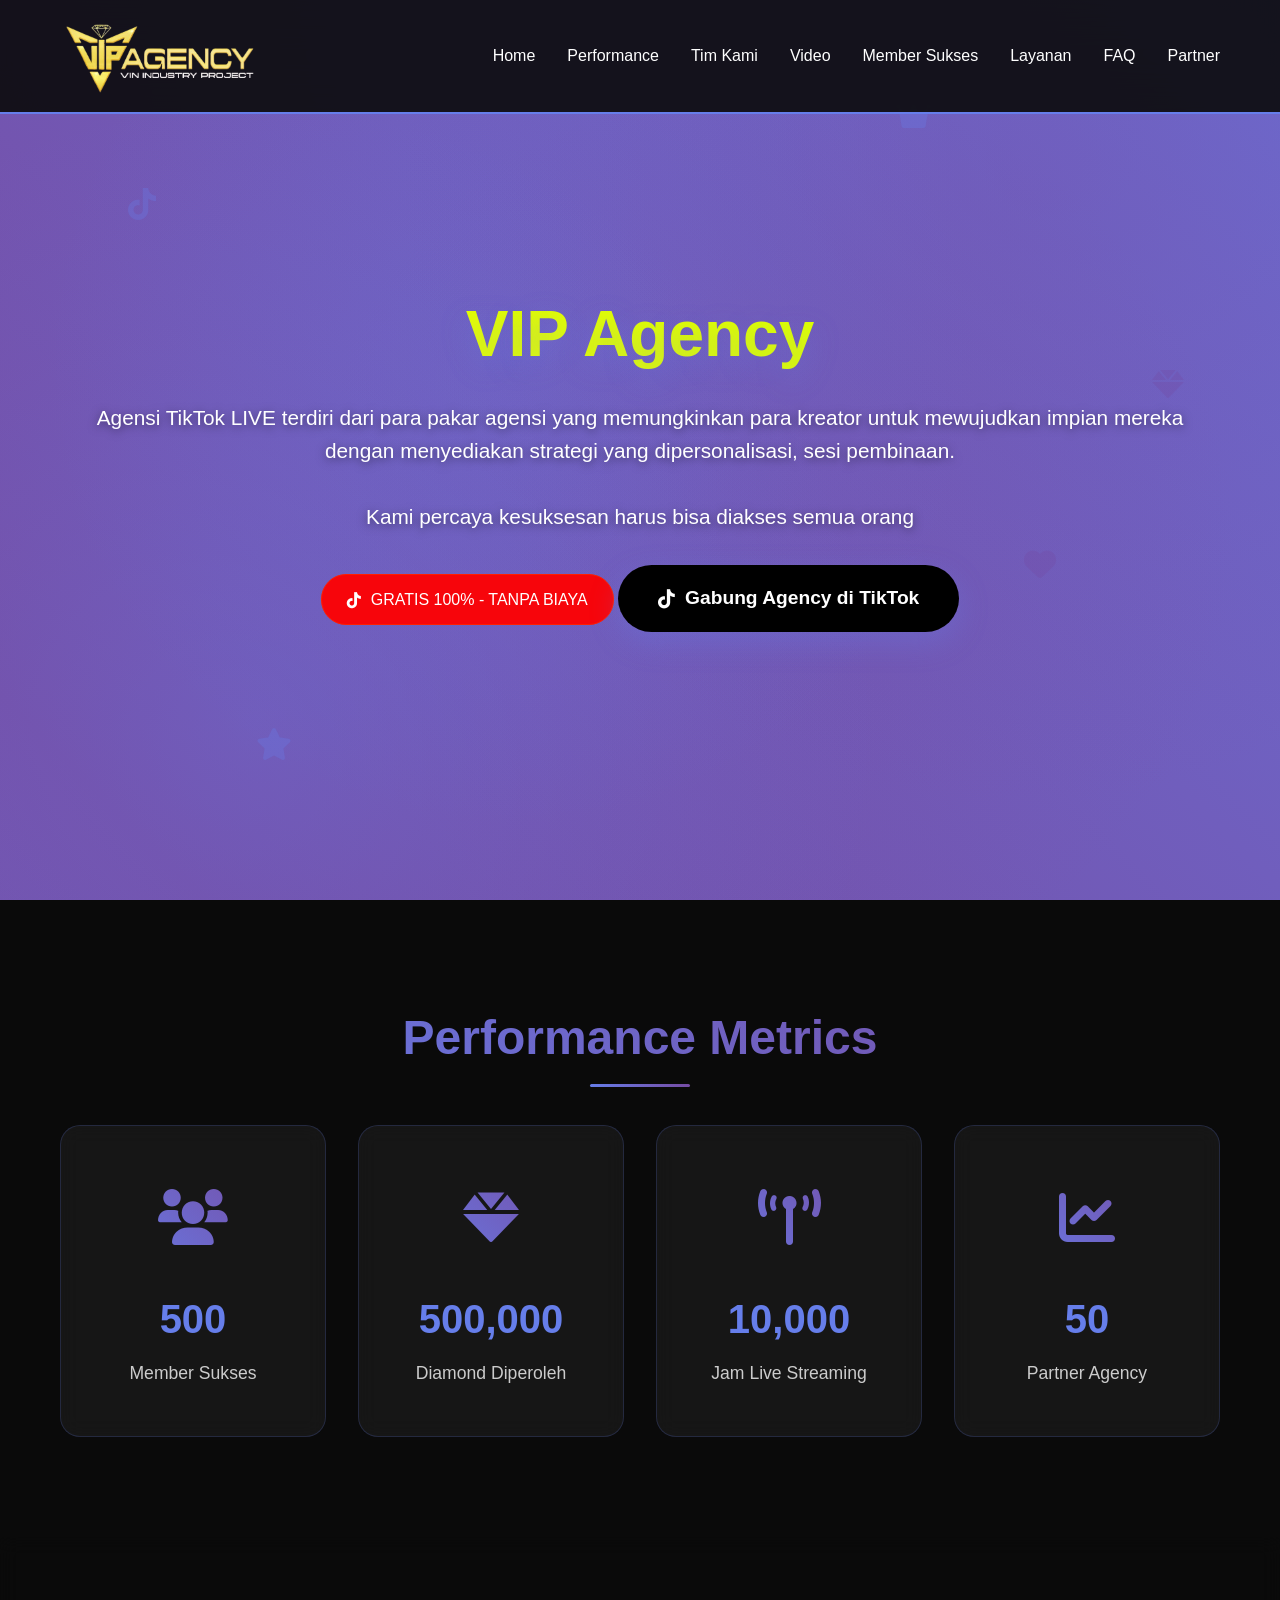
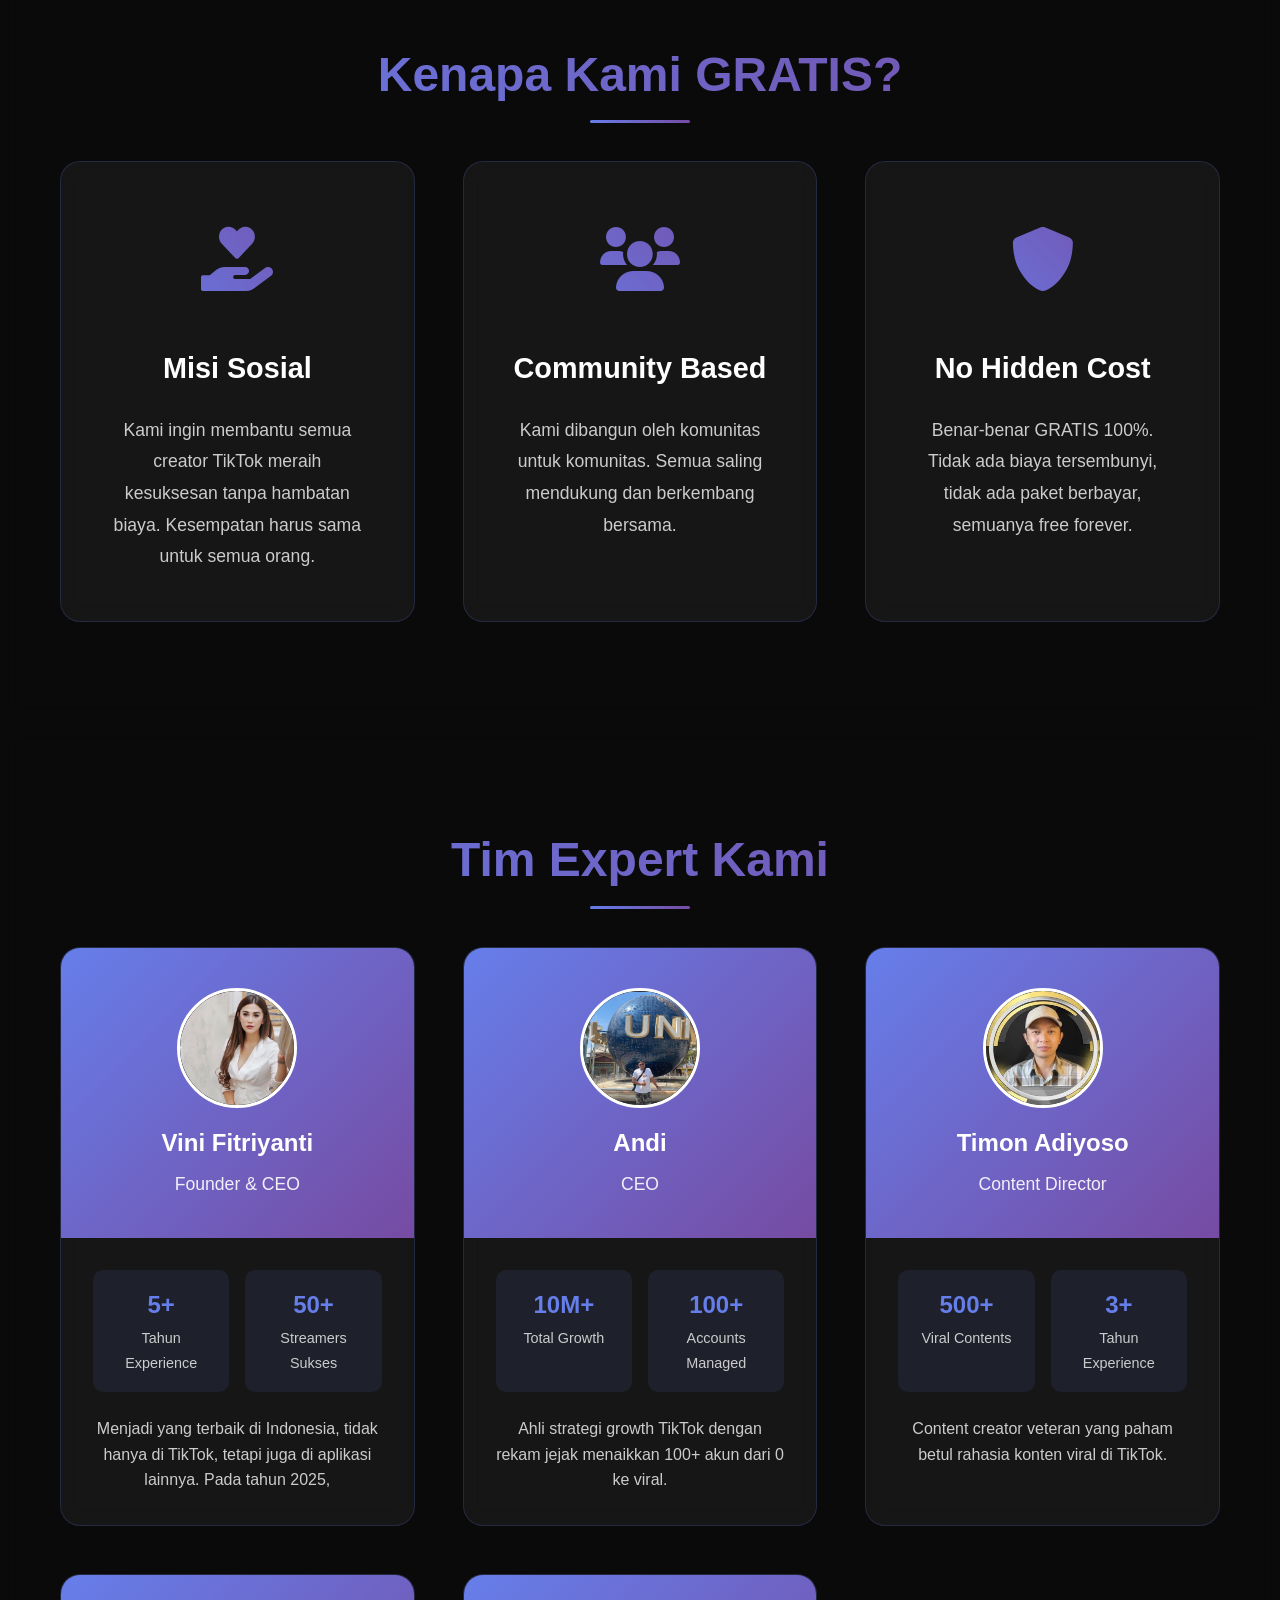
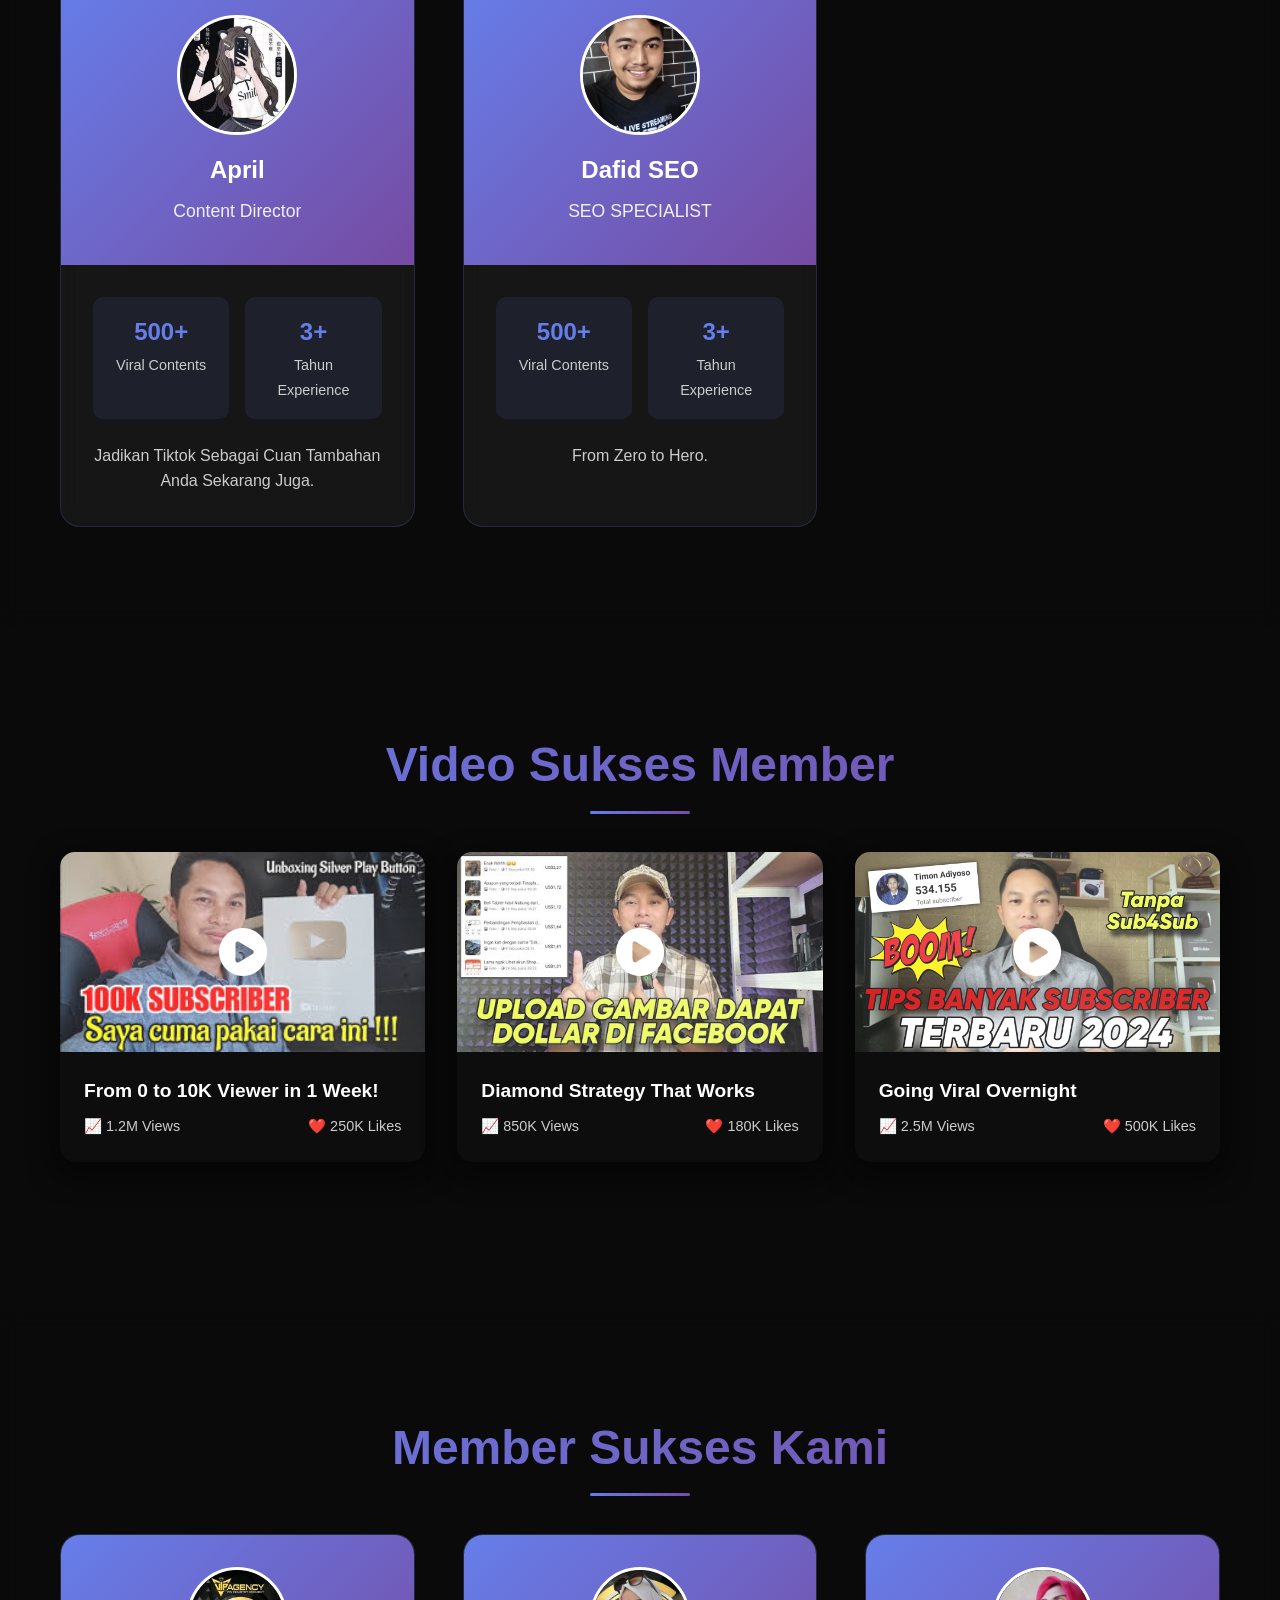
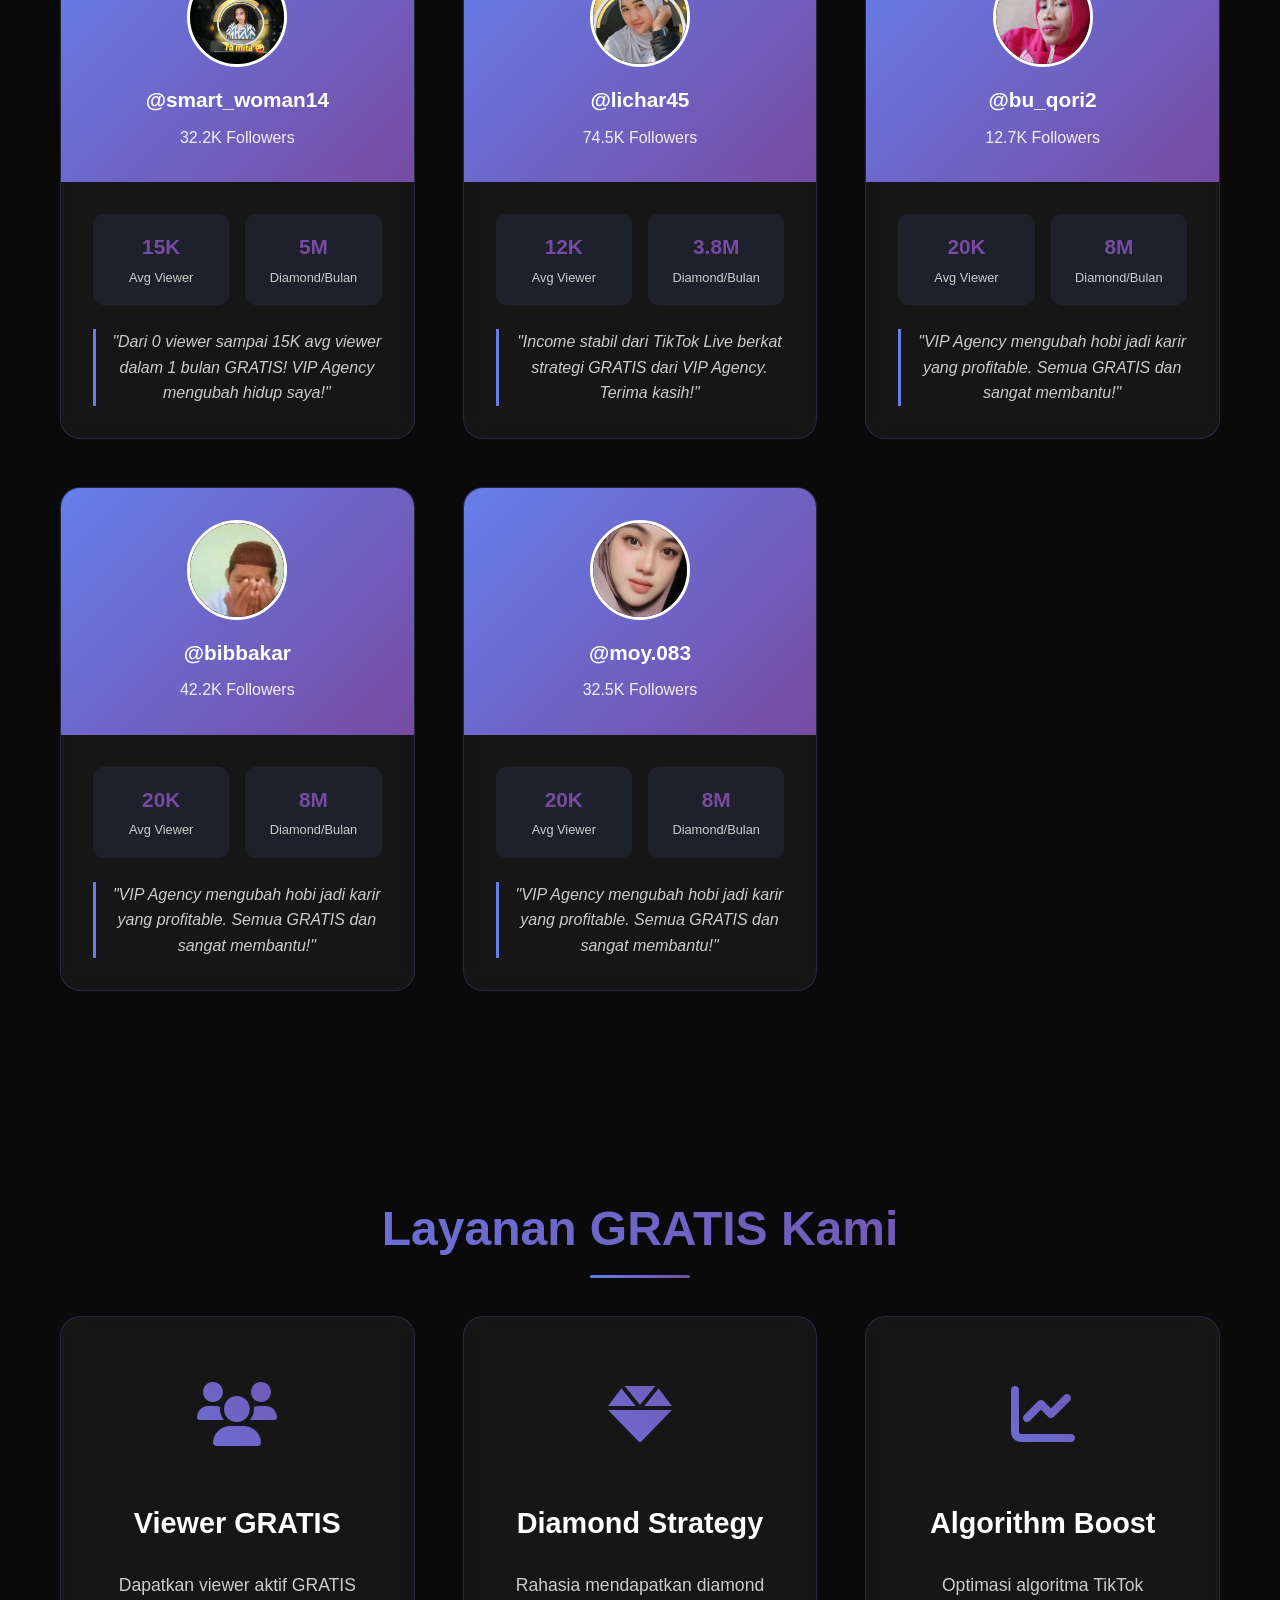
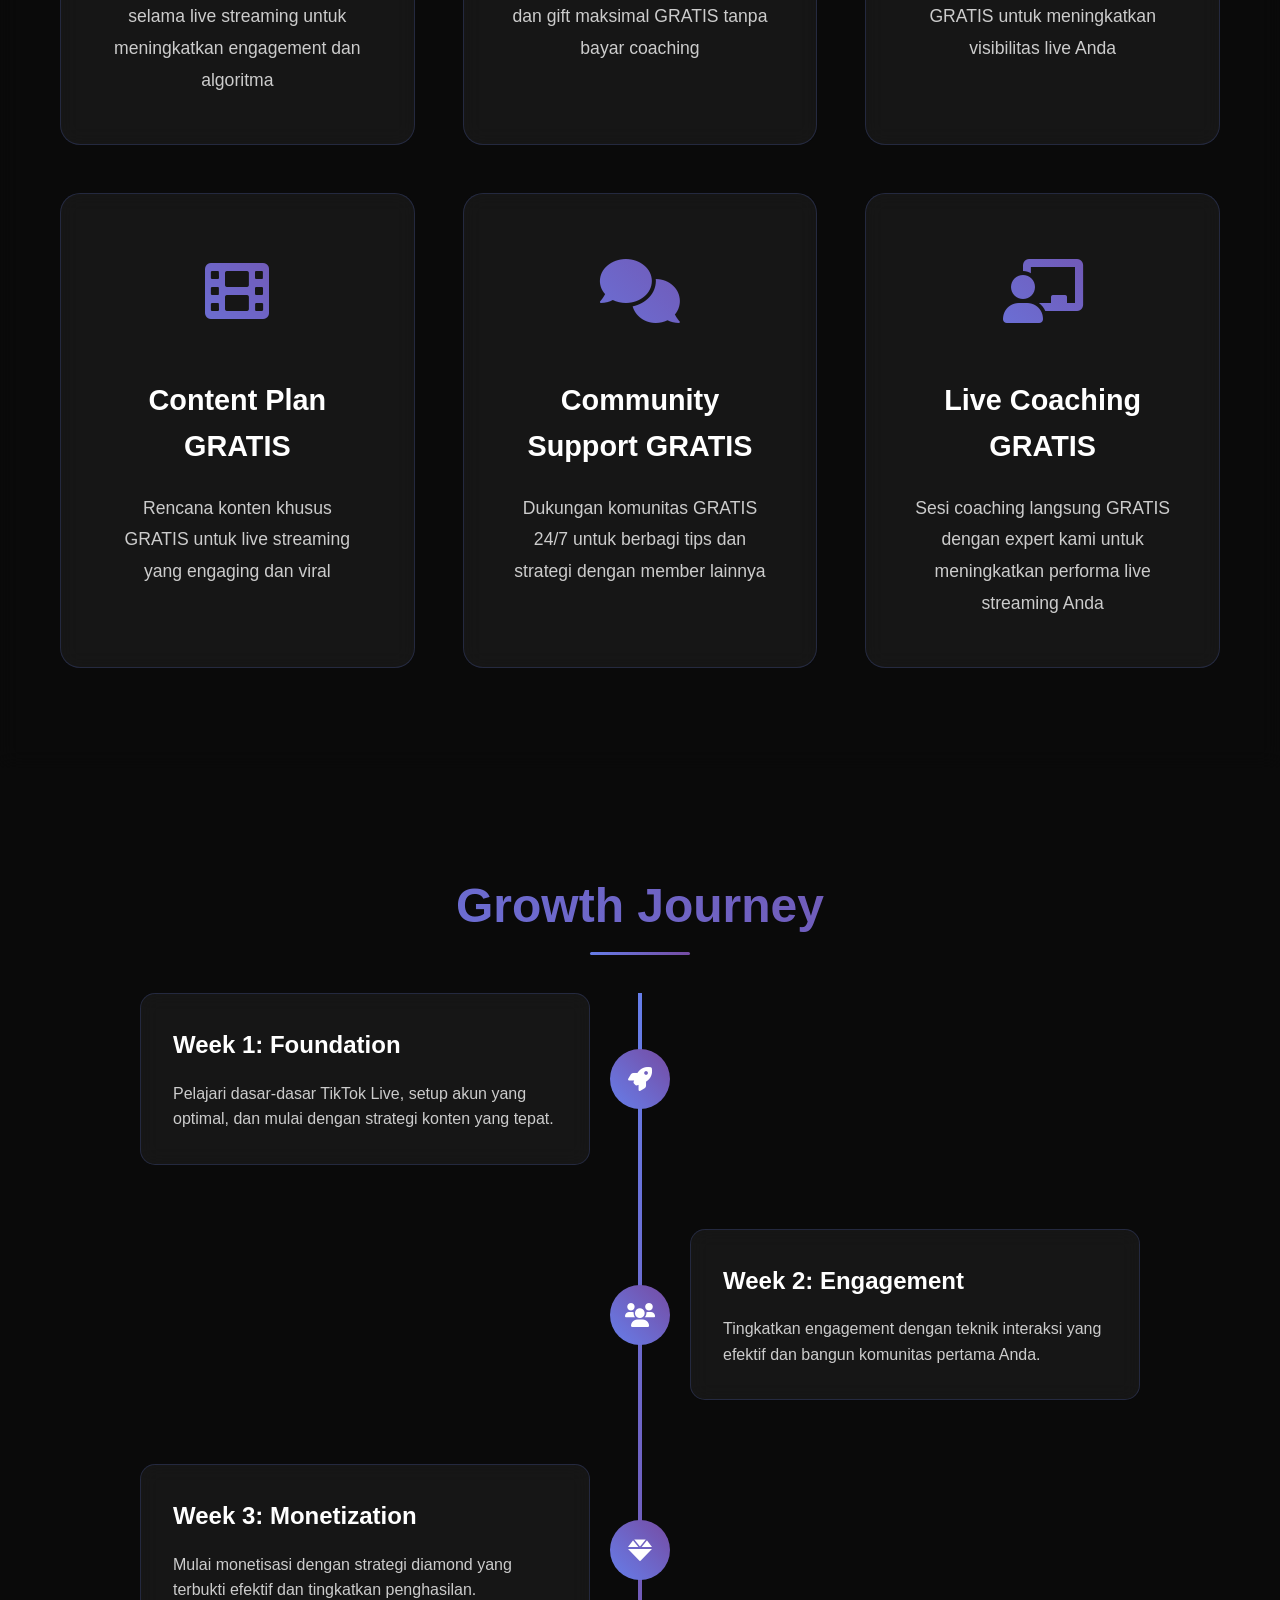
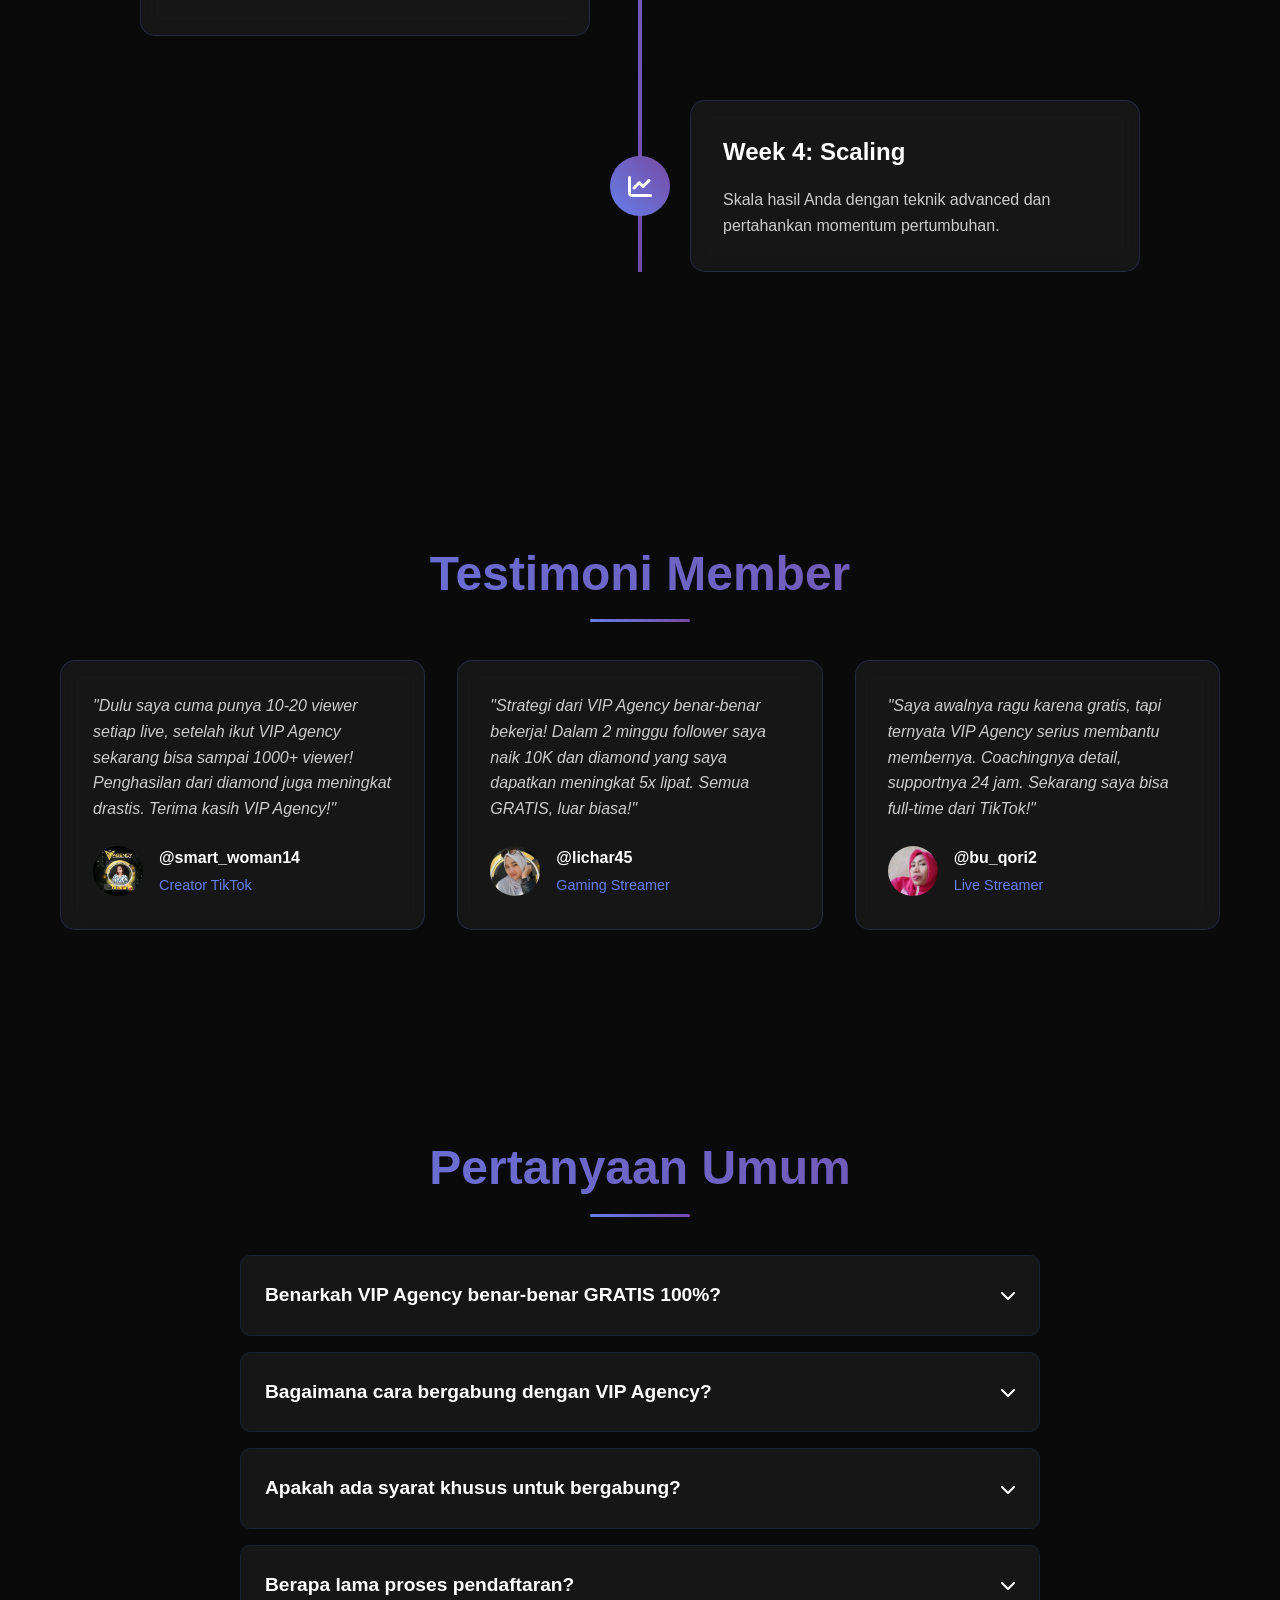
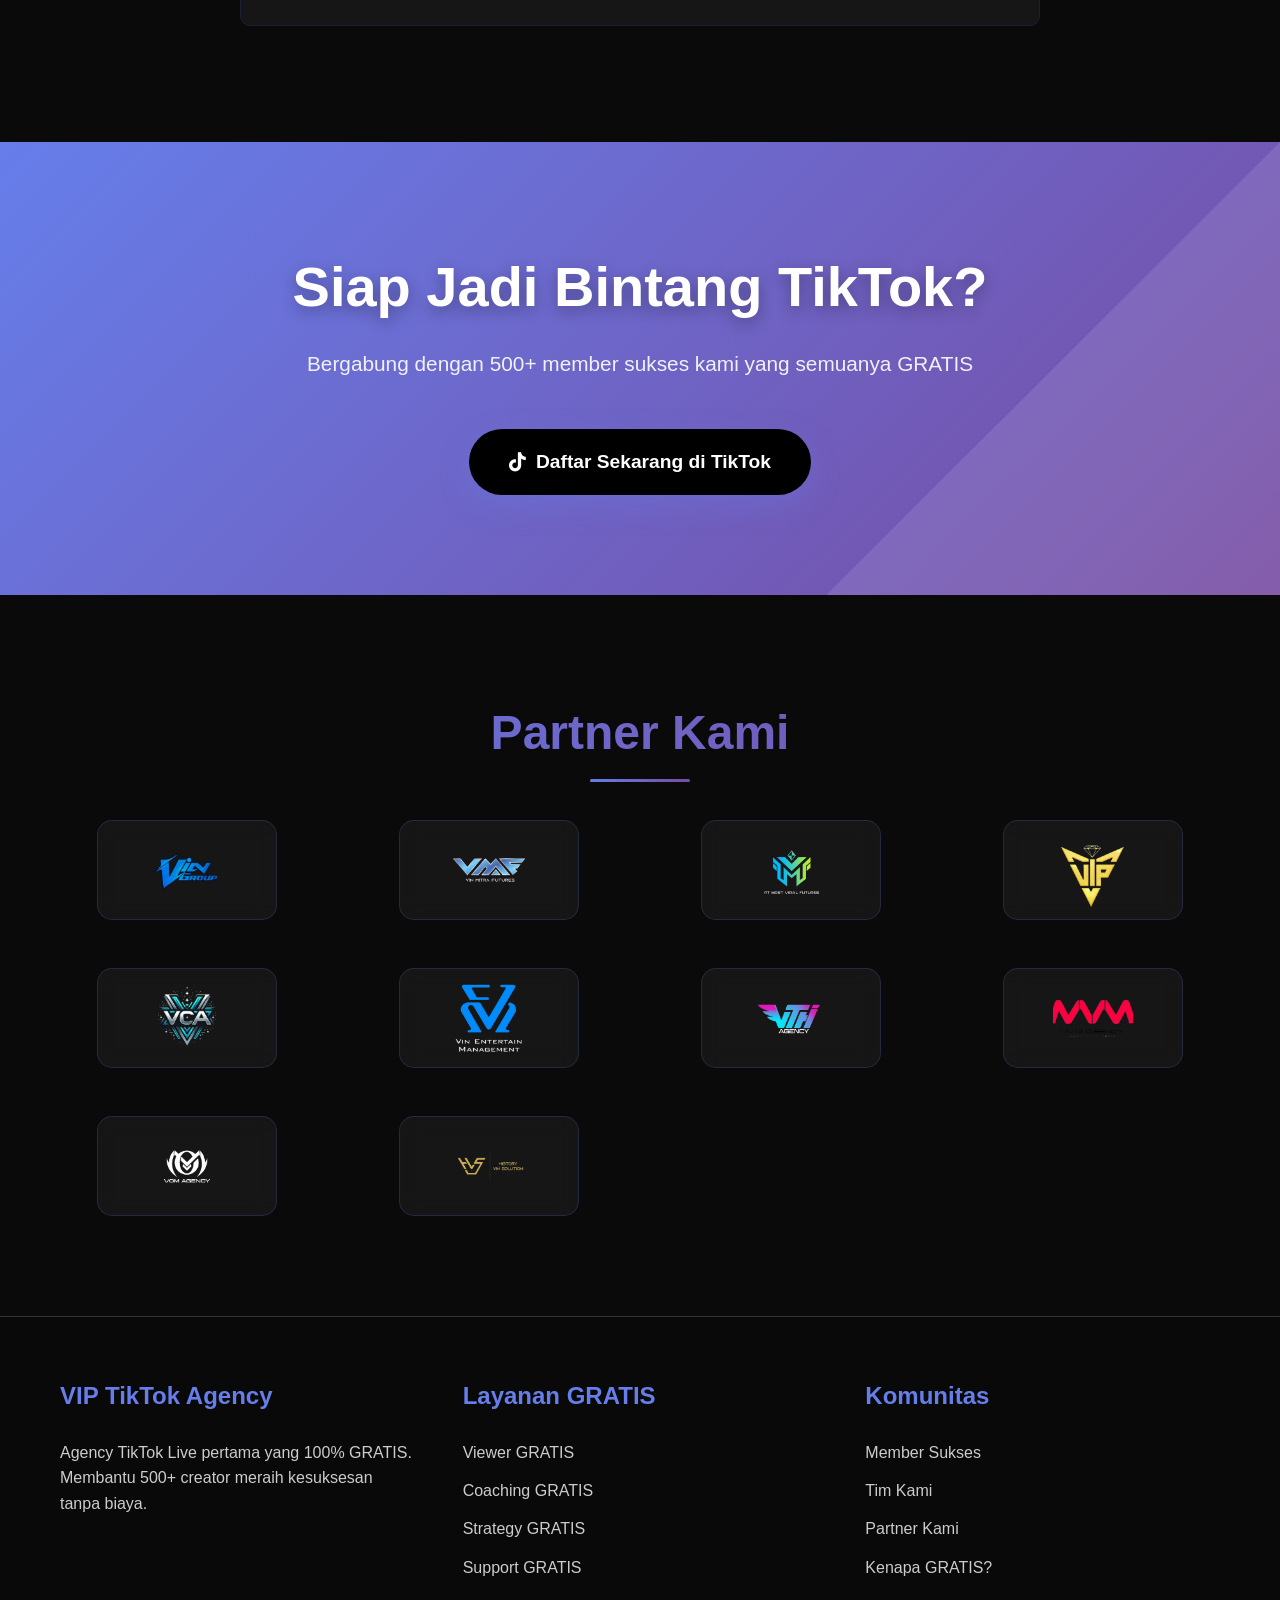
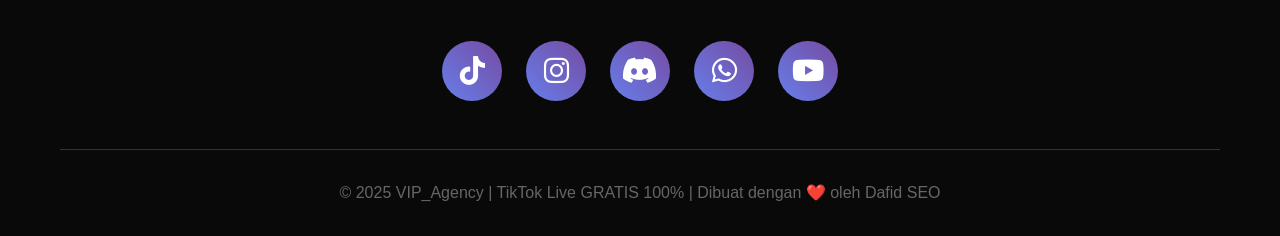
==== commit c1557758: "Add files via upload" ====
--- a/index.html
+++ b/index.html
@@ -76,6 +76,12 @@
             z-index: 1000;
             border-bottom: 2px solid #667eea;
             backdrop-filter: blur(20px);
+            transition: all 0.3s ease;
+        }
+
+        header.scrolled {
+            padding: 0.5rem 0;
+            background: rgba(10, 10, 10, 0.95);
         }
 
         .nav-container {
@@ -158,7 +164,7 @@
         .hero-content {
             position: relative;
             z-index: 2;
-            margin-top: -40px; /* Mengangkat konten hero ke atas */
+            margin-top: -40px;
         }
 
         .hero-content h1 {
@@ -341,6 +347,70 @@
             border-radius: 2px;
         }
 
+        /* NEW: Performance Metrics Section */
+        .metrics-section {
+            background: rgba(10, 10, 10, 0.9);
+        }
+
+        .metrics-container {
+            display: grid;
+            grid-template-columns: repeat(4, 1fr);
+            gap: 2rem;
+        }
+
+        .metric-card {
+            background: rgba(255, 255, 255, 0.05);
+            border-radius: 20px;
+            padding: 3rem 2rem;
+            text-align: center;
+            border: 1px solid rgba(102, 126, 234, 0.2);
+            backdrop-filter: blur(10px);
+            transition: all 0.3s;
+            position: relative;
+            overflow: hidden;
+        }
+
+        .metric-card::before {
+            content: '';
+            position: absolute;
+            top: 0;
+            left: -100%;
+            width: 100%;
+            height: 100%;
+            background: linear-gradient(90deg, transparent, rgba(102, 126, 234, 0.1), transparent);
+            transition: left 0.5s;
+        }
+
+        .metric-card:hover::before {
+            left: 100%;
+        }
+
+        .metric-card:hover {
+            transform: translateY(-10px);
+            border-color: #667eea;
+            box-shadow: 0 20px 40px rgba(102, 126, 234, 0.2);
+        }
+
+        .metric-icon {
+            font-size: 3.5rem;
+            margin-bottom: 1.5rem;
+            background: linear-gradient(45deg, #667eea, #764ba2);
+            -webkit-background-clip: text;
+            -webkit-text-fill-color: transparent;
+        }
+
+        .metric-value {
+            font-size: 2.5rem;
+            font-weight: bold;
+            color: #667eea;
+            margin-bottom: 0.5rem;
+        }
+
+        .metric-label {
+            color: #ccc;
+            font-size: 1.1rem;
+        }
+
         /* Why Free Section */
         .reasons-grid {
             display: grid;
@@ -735,6 +805,183 @@
             font-size: 1.1rem;
         }
 
+        /* NEW: Growth Journey Section */
+        .journey-section {
+            background: rgba(10, 10, 10, 0.9);
+        }
+
+        .journey-container {
+            max-width: 1000px;
+            margin: 0 auto;
+            position: relative;
+        }
+
+        .journey-container::before {
+            content: '';
+            position: absolute;
+            top: 0;
+            bottom: 0;
+            left: 50%;
+            width: 4px;
+            background: linear-gradient(to bottom, #667eea, #764ba2);
+            transform: translateX(-50%);
+        }
+
+        .journey-item {
+            display: flex;
+            justify-content: space-between;
+            align-items: center;
+            margin-bottom: 4rem;
+            position: relative;
+        }
+
+        .journey-item:nth-child(even) {
+            flex-direction: row-reverse;
+        }
+
+        .journey-content {
+            width: 45%;
+            background: rgba(255, 255, 255, 0.05);
+            border-radius: 15px;
+            padding: 2rem;
+            border: 1px solid rgba(102, 126, 234, 0.2);
+            backdrop-filter: blur(10px);
+        }
+
+        .journey-icon {
+            width: 60px;
+            height: 60px;
+            border-radius: 50%;
+            background: linear-gradient(45deg, #667eea, #764ba2);
+            display: flex;
+            align-items: center;
+            justify-content: center;
+            font-size: 1.5rem;
+            position: absolute;
+            left: 50%;
+            transform: translateX(-50%);
+        }
+
+        .journey-title {
+            font-size: 1.5rem;
+            margin-bottom: 1rem;
+            color: #fff;
+        }
+
+        .journey-description {
+            color: #ccc;
+            line-height: 1.6;
+        }
+
+        /* Testimonial Section */
+        .testimonial-section {
+            background: rgba(10, 10, 10, 0.9);
+        }
+        
+        .testimonial-grid {
+            display: grid;
+            grid-template-columns: repeat(auto-fit, minmax(300px, 1fr));
+            gap: 2rem;
+        }
+        
+        .testimonial-card {
+            background: rgba(255, 255, 255, 0.05);
+            border-radius: 15px;
+            padding: 2rem;
+            border: 1px solid rgba(102, 126, 234, 0.2);
+            backdrop-filter: blur(10px);
+        }
+        
+        .testimonial-content {
+            color: #ccc;
+            font-style: italic;
+            margin-bottom: 1.5rem;
+            line-height: 1.6;
+        }
+        
+        .testimonial-author {
+            display: flex;
+            align-items: center;
+            gap: 1rem;
+        }
+        
+        .testimonial-avatar {
+            width: 50px;
+            height: 50px;
+            border-radius: 50%;
+            overflow: hidden;
+        }
+        
+        .testimonial-avatar img {
+            width: 100%;
+            height: 100%;
+            object-fit: cover;
+        }
+        
+        .testimonial-info h4 {
+            color: #fff;
+            margin-bottom: 0.2rem;
+        }
+        
+        .testimonial-info p {
+            color: #667eea;
+            font-size: 0.9rem;
+        }
+        
+        /* FAQ Section */
+        .faq-section {
+            background: rgba(10, 10, 10, 0.9);
+        }
+        
+        .faq-container {
+            max-width: 800px;
+            margin: 0 auto;
+        }
+        
+        .faq-item {
+            margin-bottom: 1rem;
+            border-radius: 10px;
+            overflow: hidden;
+            border: 1px solid rgba(102, 126, 234, 0.2);
+        }
+        
+        .faq-question {
+            background: rgba(255, 255, 255, 0.05);
+            padding: 1.5rem;
+            cursor: pointer;
+            display: flex;
+            justify-content: space-between;
+            align-items: center;
+            transition: all 0.3s;
+        }
+        
+        .faq-question:hover {
+            background: rgba(102, 126, 234, 0.1);
+        }
+        
+        .faq-question h3 {
+            color: #fff;
+            font-size: 1.2rem;
+        }
+        
+        .faq-answer {
+            background: rgba(255, 255, 255, 0.02);
+            padding: 0 1.5rem;
+            max-height: 0;
+            overflow: hidden;
+            transition: all 0.3s;
+        }
+        
+        .faq-answer.active {
+            padding: 1.5rem;
+            max-height: 500px;
+        }
+        
+        .faq-answer p {
+            color: #ccc;
+            line-height: 1.6;
+        }
+
         /* Join Section */
         .join {
             background: linear-gradient(135deg, #667eea, #764ba2);
@@ -818,147 +1065,36 @@
             transform: scale(1.1);
         }
 
-        /* NEW FEATURES */
-        
-        /* Achievement Counter */
-        .achievement-section {
-            background: rgba(10, 10, 10, 0.9);
-            text-align: center;
-        }
-        
-        .achievement-grid {
-            display: grid;
-            grid-template-columns: repeat(4, 1fr);
-            gap: 2rem;
-        }
-        
-        .achievement-item {
-            padding: 2rem;
-            background: rgba(255, 255, 255, 0.05);
-            border-radius: 15px;
-            border: 1px solid rgba(102, 126, 234, 0.2);
-            backdrop-filter: blur(10px);
-        }
-        
-        .achievement-number {
-            font-size: 3rem;
-            font-weight: bold;
-            color: #667eea;
-            margin-bottom: 0.5rem;
-        }
-        
-        .achievement-label {
-            color: #ccc;
-            font-size: 1.1rem;
-        }
-        
-        /* Testimonial Section */
-        .testimonial-section {
-            background: rgba(10, 10, 10, 0.9);
-        }
-        
-        .testimonial-grid {
-            display: grid;
-            grid-template-columns: repeat(auto-fit, minmax(300px, 1fr));
-            gap: 2rem;
-        }
-        
-        .testimonial-card {
-            background: rgba(255, 255, 255, 0.05);
-            border-radius: 15px;
-            padding: 2rem;
-            border: 1px solid rgba(102, 126, 234, 0.2);
-            backdrop-filter: blur(10px);
-        }
-        
-        .testimonial-content {
-            color: #ccc;
-            font-style: italic;
-            margin-bottom: 1.5rem;
-            line-height: 1.6;
-        }
-        
-        .testimonial-author {
+        /* NEW: Back to Top Button */
+        .back-to-top {
+            position: fixed;
+            bottom: 30px;
+            right: 30px;
+            width: 50px;
+            height: 50px;
+            background: linear-gradient(45deg, #667eea, #764ba2);
+            color: white;
+            border-radius: 50%;
             display: flex;
             align-items: center;
-            gap: 1rem;
-        }
-        
-        .testimonial-avatar {
-            width: 50px;
-            height: 50px;
-            border-radius: 50%;
-            overflow: hidden;
-        }
-        
-        .testimonial-avatar img {
-            width: 100%;
-            height: 100%;
-            object-fit: cover;
-        }
-        
-        .testimonial-info h4 {
-            color: #fff;
-            margin-bottom: 0.2rem;
-        }
-        
-        .testimonial-info p {
-            color: #667eea;
-            font-size: 0.9rem;
-        }
-        
-        /* FAQ Section */
-        .faq-section {
-            background: rgba(10, 10, 10, 0.9);
-        }
-        
-        .faq-container {
-            max-width: 800px;
-            margin: 0 auto;
-        }
-        
-        .faq-item {
-            margin-bottom: 1rem;
-            border-radius: 10px;
-            overflow: hidden;
-            border: 1px solid rgba(102, 126, 234, 0.2);
-        }
-        
-        .faq-question {
-            background: rgba(255, 255, 255, 0.05);
-            padding: 1.5rem;
+            justify-content: center;
+            font-size: 1.5rem;
             cursor: pointer;
-            display: flex;
-            justify-content: space-between;
-            align-items: center;
+            opacity: 0;
+            visibility: hidden;
             transition: all 0.3s;
-        }
-        
-        .faq-question:hover {
-            background: rgba(102, 126, 234, 0.1);
-        }
-        
-        .faq-question h3 {
-            color: #fff;
-            font-size: 1.2rem;
-        }
-        
-        .faq-answer {
-            background: rgba(255, 255, 255, 0.02);
-            padding: 0 1.5rem;
-            max-height: 0;
-            overflow: hidden;
-            transition: all 0.3s;
-        }
-        
-        .faq-answer.active {
-            padding: 1.5rem;
-            max-height: 500px;
-        }
-        
-        .faq-answer p {
-            color: #ccc;
-            line-height: 1.6;
+            z-index: 999;
+            box-shadow: 0 5px 15px rgba(102, 126, 234, 0.3);
+        }
+
+        .back-to-top.active {
+            opacity: 1;
+            visibility: visible;
+        }
+
+        .back-to-top:hover {
+            transform: translateY(-5px);
+            box-shadow: 0 10px 20px rgba(102, 126, 234, 0.4);
         }
 
         /* Footer */
@@ -1082,7 +1218,7 @@
 
             .hero-content h1 {
                 font-size: 2.5rem;
-                margin-top: 20px; /* Mengangkat tulisan VIP Agency di HP */
+                margin-top: 20px;
             }
 
             .section-title {
@@ -1104,6 +1240,31 @@
                 grid-template-columns: 1fr;
             }
 
+            /* NEW SECTIONS MOBILE */
+            .metrics-container {
+                grid-template-columns: repeat(2, 1fr);
+                gap: 1.5rem;
+            }
+
+            /* JOURNEY MOBILE */
+            .journey-container::before {
+                left: 30px;
+            }
+
+            .journey-item {
+                flex-direction: row !important;
+                margin-bottom: 3rem;
+            }
+
+            .journey-content {
+                width: calc(100% - 100px);
+                margin-left: 80px;
+            }
+
+            .journey-icon {
+                left: 30px;
+            }
+
             /* PARTNER GRID MOBILE - 2 KOLOM */
             .partners-grid {
                 grid-template-columns: repeat(2, 1fr);
@@ -1114,20 +1275,6 @@
                 width: 140px;
                 height: 80px;
                 padding: 1rem;
-            }
-
-            /* NEW FEATURES MOBILE */
-            .achievement-grid {
-                grid-template-columns: repeat(2, 1fr);
-                gap: 1.5rem;
-            }
-            
-            .achievement-item {
-                padding: 1.5rem;
-            }
-            
-            .achievement-number {
-                font-size: 2.5rem;
             }
             
             .testimonial-grid {
@@ -1163,12 +1310,20 @@
                 height: 45px;
                 font-size: 1.4rem;
             }
+
+            .back-to-top {
+                width: 45px;
+                height: 45px;
+                font-size: 1.3rem;
+                bottom: 20px;
+                right: 20px;
+            }
         }
 
         @media (max-width: 480px) {
             .hero-content h1 {
                 font-size: 2rem;
-                margin-top: 30px; /* Mengangkat lebih tinggi di HP kecil */
+                margin-top: 30px;
             }
 
             .section-title {
@@ -1187,6 +1342,15 @@
             .cta-button {
                 padding: 15px 30px;
                 font-size: 1.1rem;
+            }
+
+            /* NEW SECTIONS MOBILE SMALL */
+            .metrics-container {
+                grid-template-columns: 1fr;
+            }
+
+            .metric-card {
+                padding: 2rem 1.5rem;
             }
 
             /* PARTNER GRID MOBILE KECIL */
@@ -1199,11 +1363,6 @@
                 width: 120px;
                 height: 70px;
                 padding: 0.8rem;
-            }
-
-            /* NEW FEATURES MOBILE KECIL */
-            .achievement-grid {
-                grid-template-columns: 1fr;
             }
             
             /* FOOTER MOBILE KECIL - TETAP 3 BAGIAN TAPI LEBIH RAPI */
@@ -1248,6 +1407,11 @@
 <body>
     <!-- Background -->
     <div class="gradient-bg"></div>
+
+    <!-- Back to Top Button -->
+    <div class="back-to-top">
+        <i class="fas fa-arrow-up"></i>
+    </div>
 
     <!-- Header -->
     <header>
@@ -1258,13 +1422,11 @@
             <nav>
                 <ul class="nav-links">
                     <li><a href="#home">Home</a></li>
-                    <li><a href="#why-free">Kenapa GRATIS?</a></li>
+                    <li><a href="#metrics">Performance</a></li>
                     <li><a href="#team">Tim Kami</a></li>
-                    <li><a href="#videos">Video Sukses</a></li>
+                    <li><a href="#videos">Video</a></li>
                     <li><a href="#success-members">Member Sukses</a></li>
                     <li><a href="#services">Layanan</a></li>
-                    <li><a href="#achievements">Pencapaian</a></li>
-                    <li><a href="#testimonials">Testimoni</a></li>
                     <li><a href="#faq">FAQ</a></li>
                     <li><a href="#partners">Partner</a></li>
                 </ul>
@@ -1301,6 +1463,43 @@
         </div>
     </section>
 
+    <!-- NEW: Performance Metrics Section -->
+    <section class="section metrics-section" id="metrics">
+        <div class="container">
+            <h2 class="section-title">Performance Metrics</h2>
+            <div class="metrics-container">
+                <div class="metric-card">
+                    <div class="metric-icon">
+                        <i class="fas fa-users"></i>
+                    </div>
+                    <div class="metric-value" data-count="500">0</div>
+                    <div class="metric-label">Member Sukses</div>
+                </div>
+                <div class="metric-card">
+                    <div class="metric-icon">
+                        <i class="fas fa-gem"></i>
+                    </div>
+                    <div class="metric-value" data-count="500000">0</div>
+                    <div class="metric-label">Diamond Diperoleh</div>
+                </div>
+                <div class="metric-card">
+                    <div class="metric-icon">
+                        <i class="fas fa-broadcast-tower"></i>
+                    </div>
+                    <div class="metric-value" data-count="10000">0</div>
+                    <div class="metric-label">Jam Live Streaming</div>
+                </div>
+                <div class="metric-card">
+                    <div class="metric-icon">
+                        <i class="fas fa-chart-line"></i>
+                    </div>
+                    <div class="metric-value" data-count="50">0</div>
+                    <div class="metric-label">Partner Agency</div>
+                </div>
+            </div>
+        </div>
+    </section>
+
     <!-- Why Free Section -->
     <section class="section" id="why-free">
         <div class="section-bg"></div>
@@ -1697,32 +1896,60 @@
         </div>
     </section>
 
-    <!-- NEW: Achievement Section -->
-    <section class="section achievement-section" id="achievements">
+    <!-- NEW: Growth Journey Section -->
+    <section class="section journey-section" id="journey">
         <div class="container">
-            <h2 class="section-title">Pencapaian Kami</h2>
-            <div class="achievement-grid">
-                <div class="achievement-item">
-                    <div class="achievement-number" data-count="500">0</div>
-                    <div class="achievement-label">Member Sukses</div>
-                </div>
-                <div class="achievement-item">
-                    <div class="achievement-number" data-count="10000">0</div>
-                    <div class="achievement-label">Jam Live Streaming</div>
-                </div>
-                <div class="achievement-item">
-                    <div class="achievement-number" data-count="500000">0</div>
-                    <div class="achievement-label">Diamond Diperoleh</div>
-                </div>
-                <div class="achievement-item">
-                    <div class="achievement-number" data-count="50">0</div>
-                    <div class="achievement-label">Partner Agency</div>
+            <h2 class="section-title">Growth Journey</h2>
+            <div class="journey-container">
+                <div class="journey-item">
+                    <div class="journey-content">
+                        <h3 class="journey-title">Week 1: Foundation</h3>
+                        <p class="journey-description">
+                            Pelajari dasar-dasar TikTok Live, setup akun yang optimal, dan mulai dengan strategi konten yang tepat.
+                        </p>
+                    </div>
+                    <div class="journey-icon">
+                        <i class="fas fa-rocket"></i>
+                    </div>
+                </div>
+                <div class="journey-item">
+                    <div class="journey-content">
+                        <h3 class="journey-title">Week 2: Engagement</h3>
+                        <p class="journey-description">
+                            Tingkatkan engagement dengan teknik interaksi yang efektif dan bangun komunitas pertama Anda.
+                        </p>
+                    </div>
+                    <div class="journey-icon">
+                        <i class="fas fa-users"></i>
+                    </div>
+                </div>
+                <div class="journey-item">
+                    <div class="journey-content">
+                        <h3 class="journey-title">Week 3: Monetization</h3>
+                        <p class="journey-description">
+                            Mulai monetisasi dengan strategi diamond yang terbukti efektif dan tingkatkan penghasilan.
+                        </p>
+                    </div>
+                    <div class="journey-icon">
+                        <i class="fas fa-gem"></i>
+                    </div>
+                </div>
+                <div class="journey-item">
+                    <div class="journey-content">
+                        <h3 class="journey-title">Week 4: Scaling</h3>
+                        <p class="journey-description">
+                            Skala hasil Anda dengan teknik advanced dan pertahankan momentum pertumbuhan.
+                        </p>
+                    </div>
+                    <div class="journey-icon">
+                        <i class="fas fa-chart-line"></i>
+                    </div>
                 </div>
             </div>
         </div>
     </section>
 
-    <!-- NEW: Testimonial Section -->
+    <!-- Testimonial Section -->
     <section class="section testimonial-section" id="testimonials">
         <div class="container">
             <h2 class="section-title">Testimoni Member</h2>
@@ -1773,7 +2000,7 @@
         </div>
     </section>
 
-    <!-- NEW: FAQ Section -->
+    <!-- FAQ Section -->
     <section class="section faq-section" id="faq">
         <div class="container">
             <h2 class="section-title">Pertanyaan Umum</h2>
@@ -1967,13 +2194,23 @@
         // Navbar background on scroll
         window.addEventListener('scroll', () => {
             const header = document.querySelector('header');
+            const backToTop = document.querySelector('.back-to-top');
+            
             if (window.scrollY > 100) {
-                header.style.background = 'rgba(10, 10, 10, 0.95)';
-                header.style.backdropFilter = 'blur(20px)';
+                header.classList.add('scrolled');
+                backToTop.classList.add('active');
             } else {
-                header.style.background = 'rgba(10, 10, 10, 0.9)';
-                header.style.backdropFilter = 'blur(20px)';
-            }
+                header.classList.remove('scrolled');
+                backToTop.classList.remove('active');
+            }
+        });
+
+        // Back to Top Button
+        document.querySelector('.back-to-top').addEventListener('click', () => {
+            window.scrollTo({
+                top: 0,
+                behavior: 'smooth'
+            });
         });
 
         // Animate elements on scroll
@@ -1992,16 +2229,16 @@
         }, observerOptions);
 
         // Observe all cards and sections
-        document.querySelectorAll('.reason-card, .team-member, .member-card, .service-card, .video-container, .partner-logo, .achievement-item, .testimonial-card').forEach(el => {
+        document.querySelectorAll('.reason-card, .team-member, .member-card, .service-card, .video-container, .partner-logo, .metric-card, .testimonial-card, .journey-content').forEach(el => {
             el.style.opacity = '0';
             el.style.transform = 'translateY(30px)';
             el.style.transition = 'all 0.6s ease-out';
             observer.observe(el);
         });
 
-        // Dynamic counter animation
-        function animateCounters() {
-            const counters = document.querySelectorAll('.achievement-number');
+        // Dynamic counter animation for metrics
+        function animateMetrics() {
+            const counters = document.querySelectorAll('.metric-value');
             counters.forEach(counter => {
                 const target = parseInt(counter.getAttribute('data-count'));
                 let current = 0;
@@ -2019,16 +2256,16 @@
         }
 
         // Initialize counters when in view
-        const counterObserver = new IntersectionObserver((entries) => {
+        const metricsObserver = new IntersectionObserver((entries) => {
             entries.forEach(entry => {
                 if (entry.isIntersecting) {
-                    animateCounters();
-                    counterObserver.unobserve(entry.target);
+                    animateMetrics();
+                    metricsObserver.unobserve(entry.target);
                 }
             });
         });
 
-        counterObserver.observe(document.querySelector('.achievement-section'));
+        metricsObserver.observe(document.querySelector('.metrics-section'));
 
         // FAQ Toggle
         document.querySelectorAll('.faq-question').forEach(question => {
